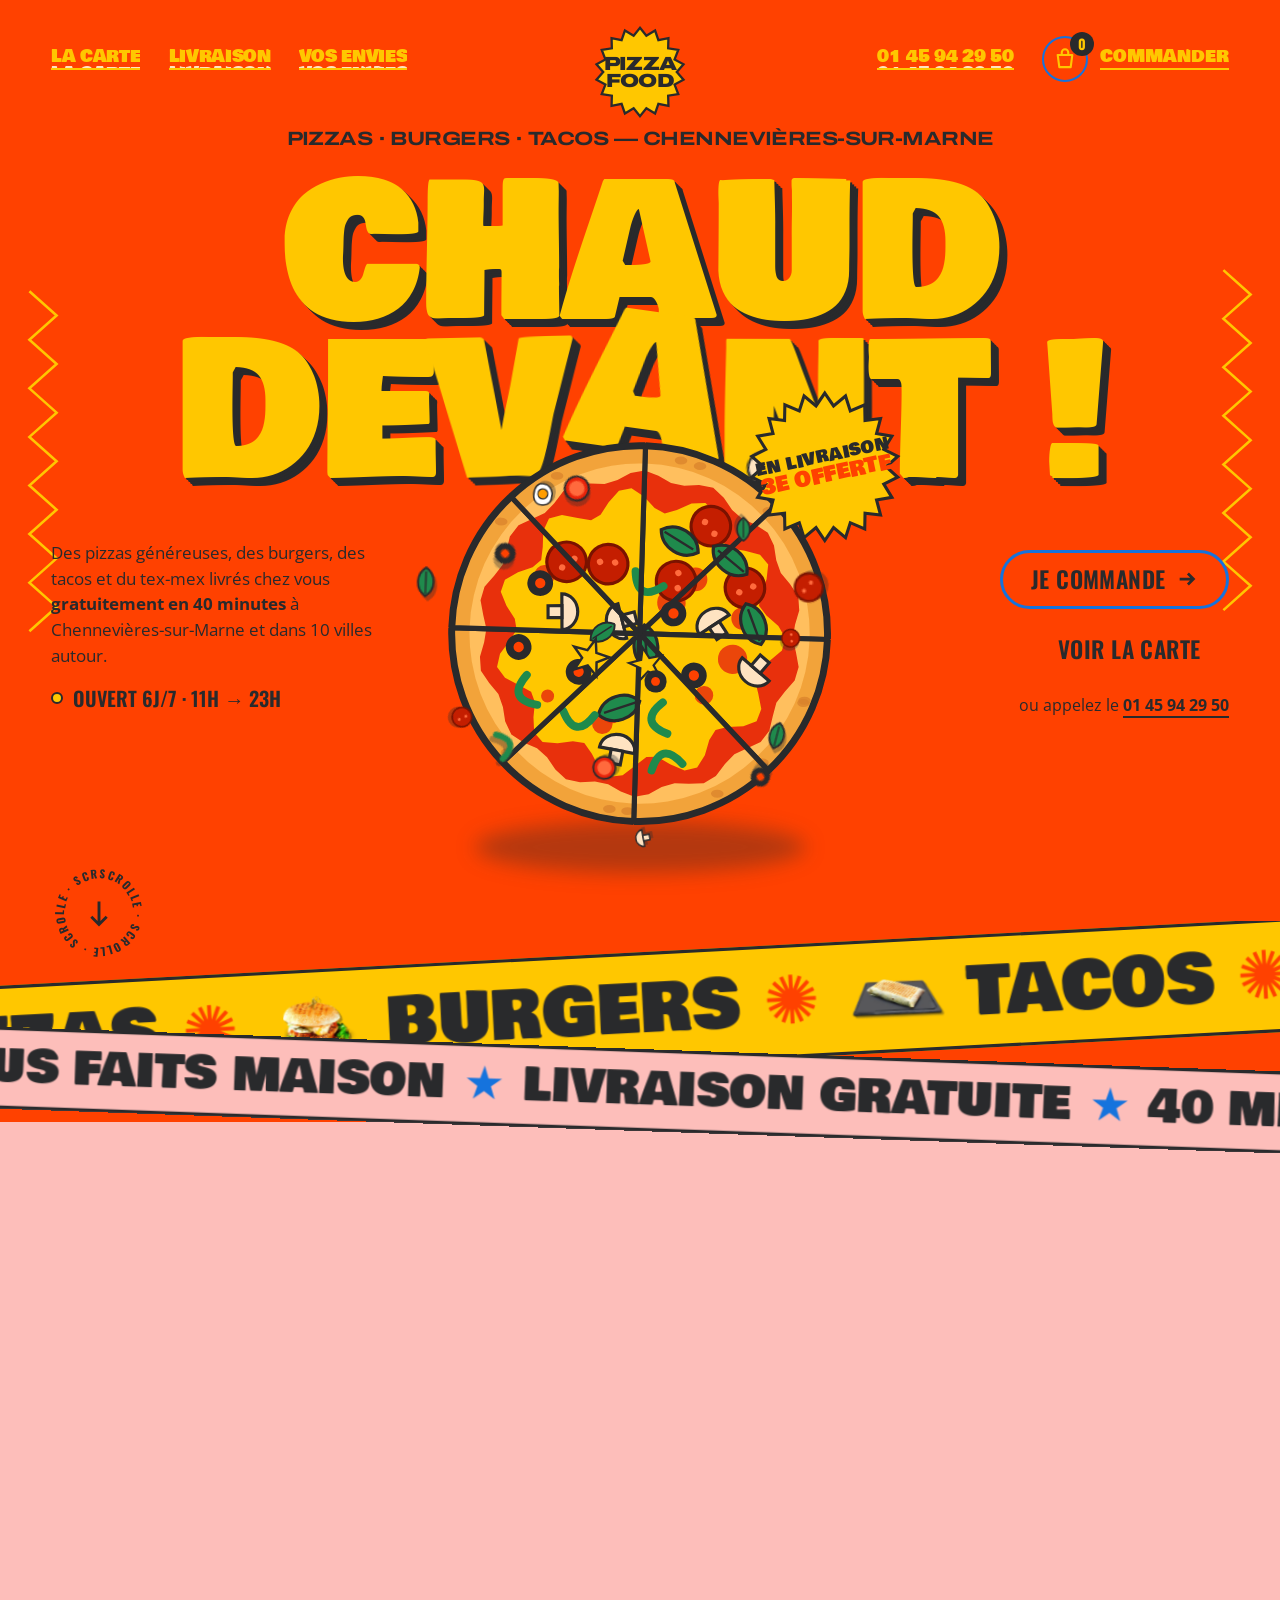
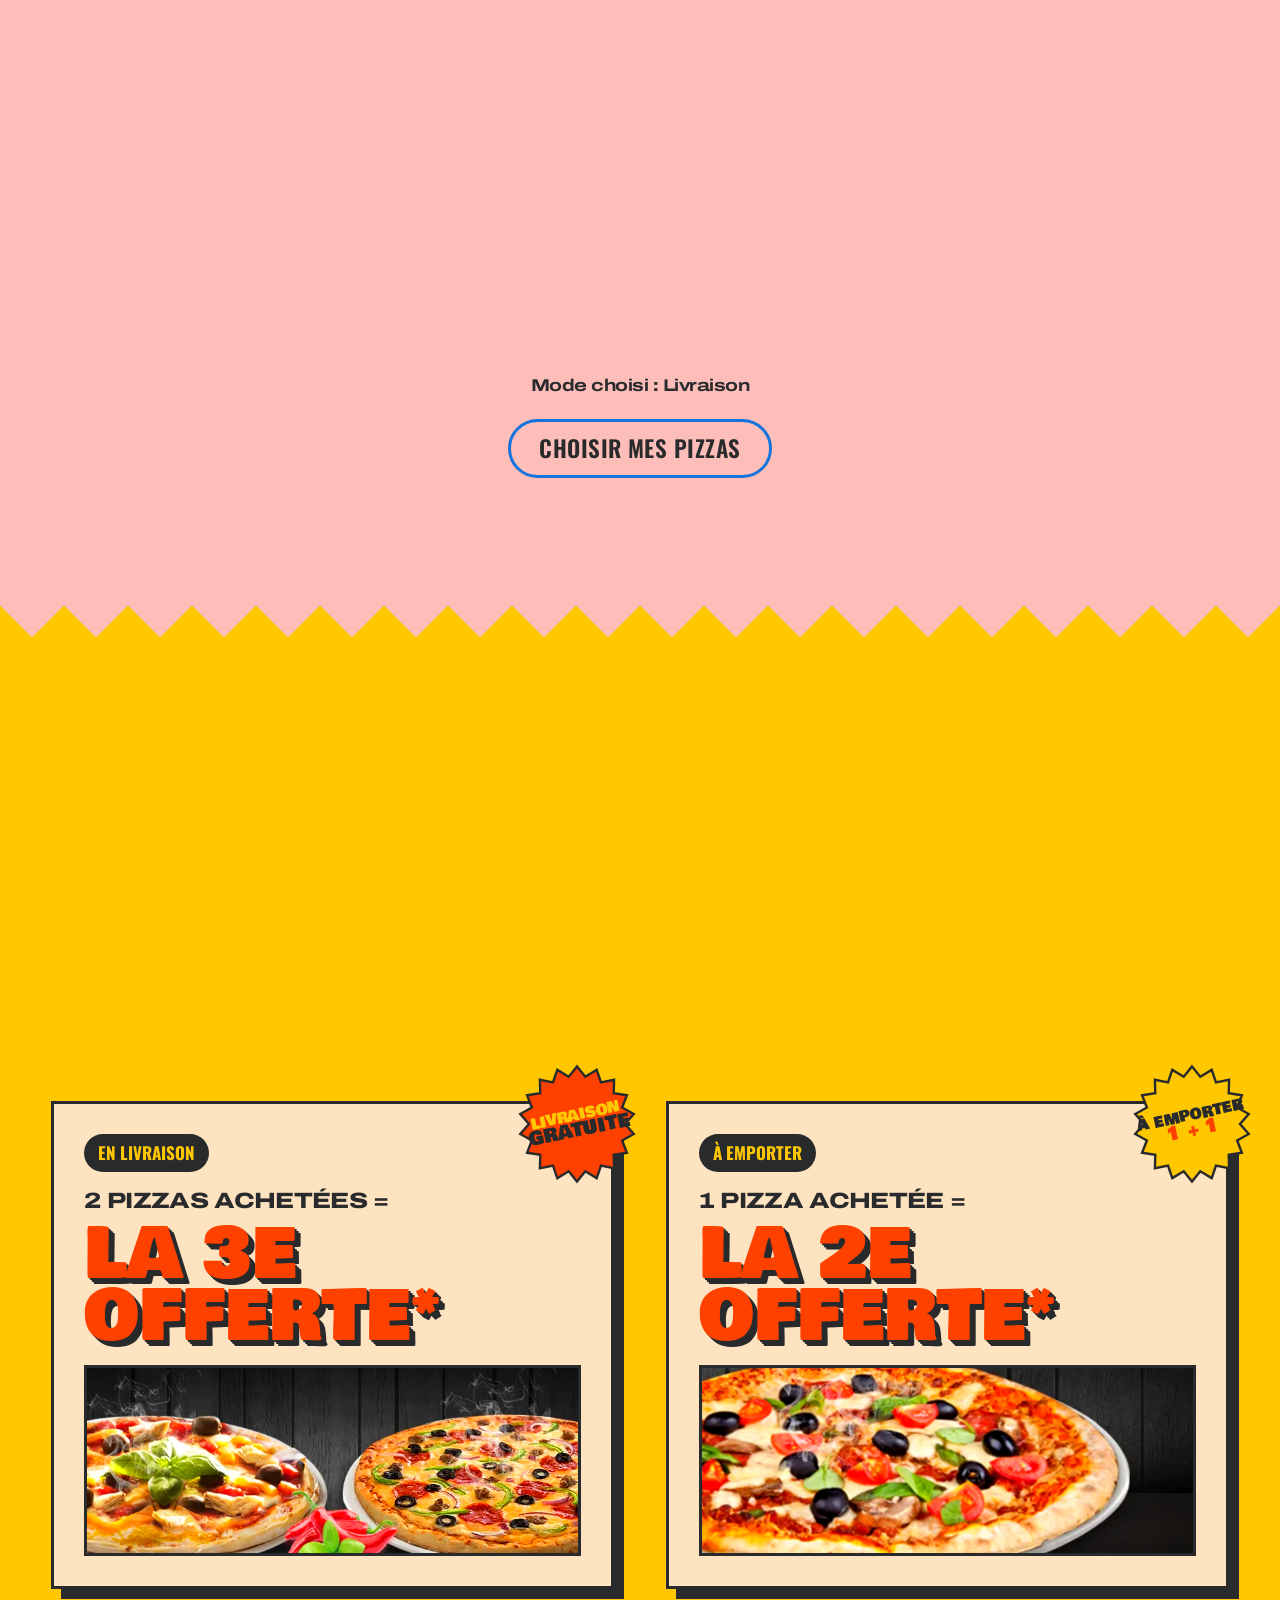
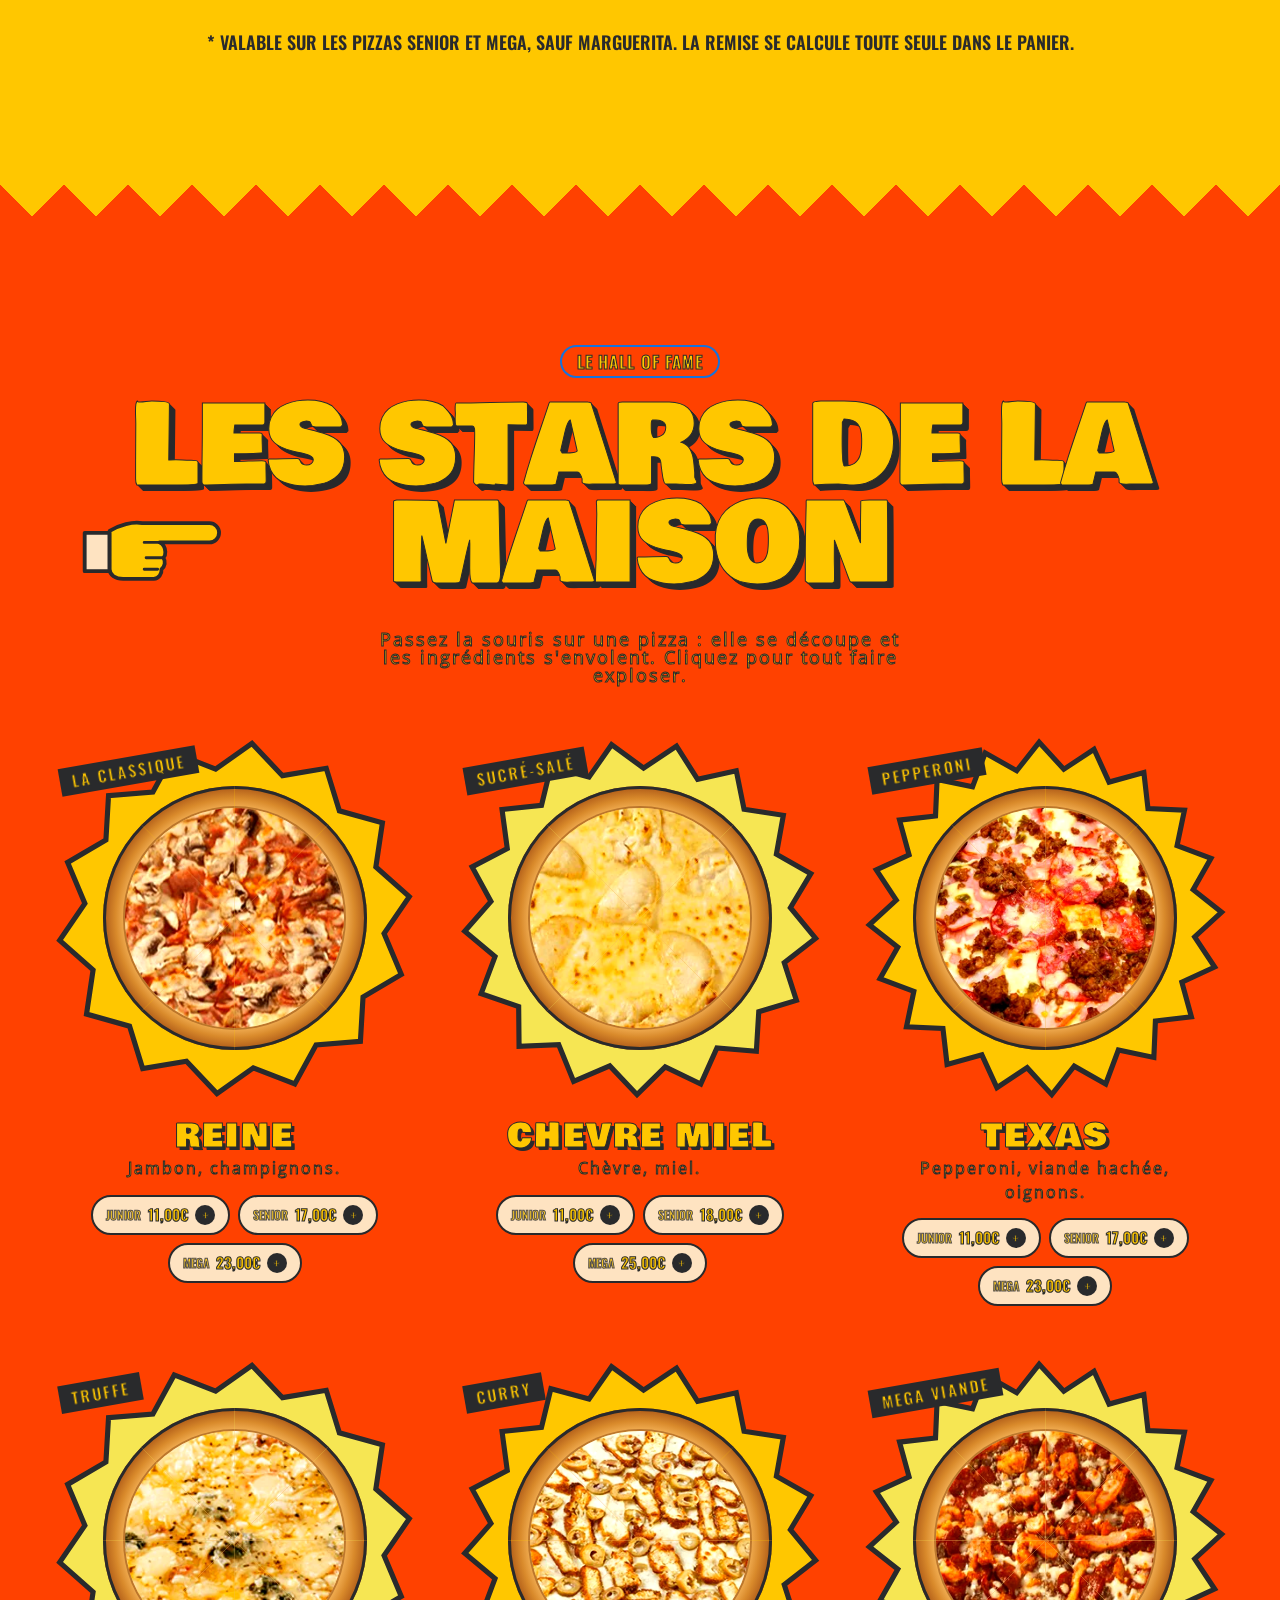
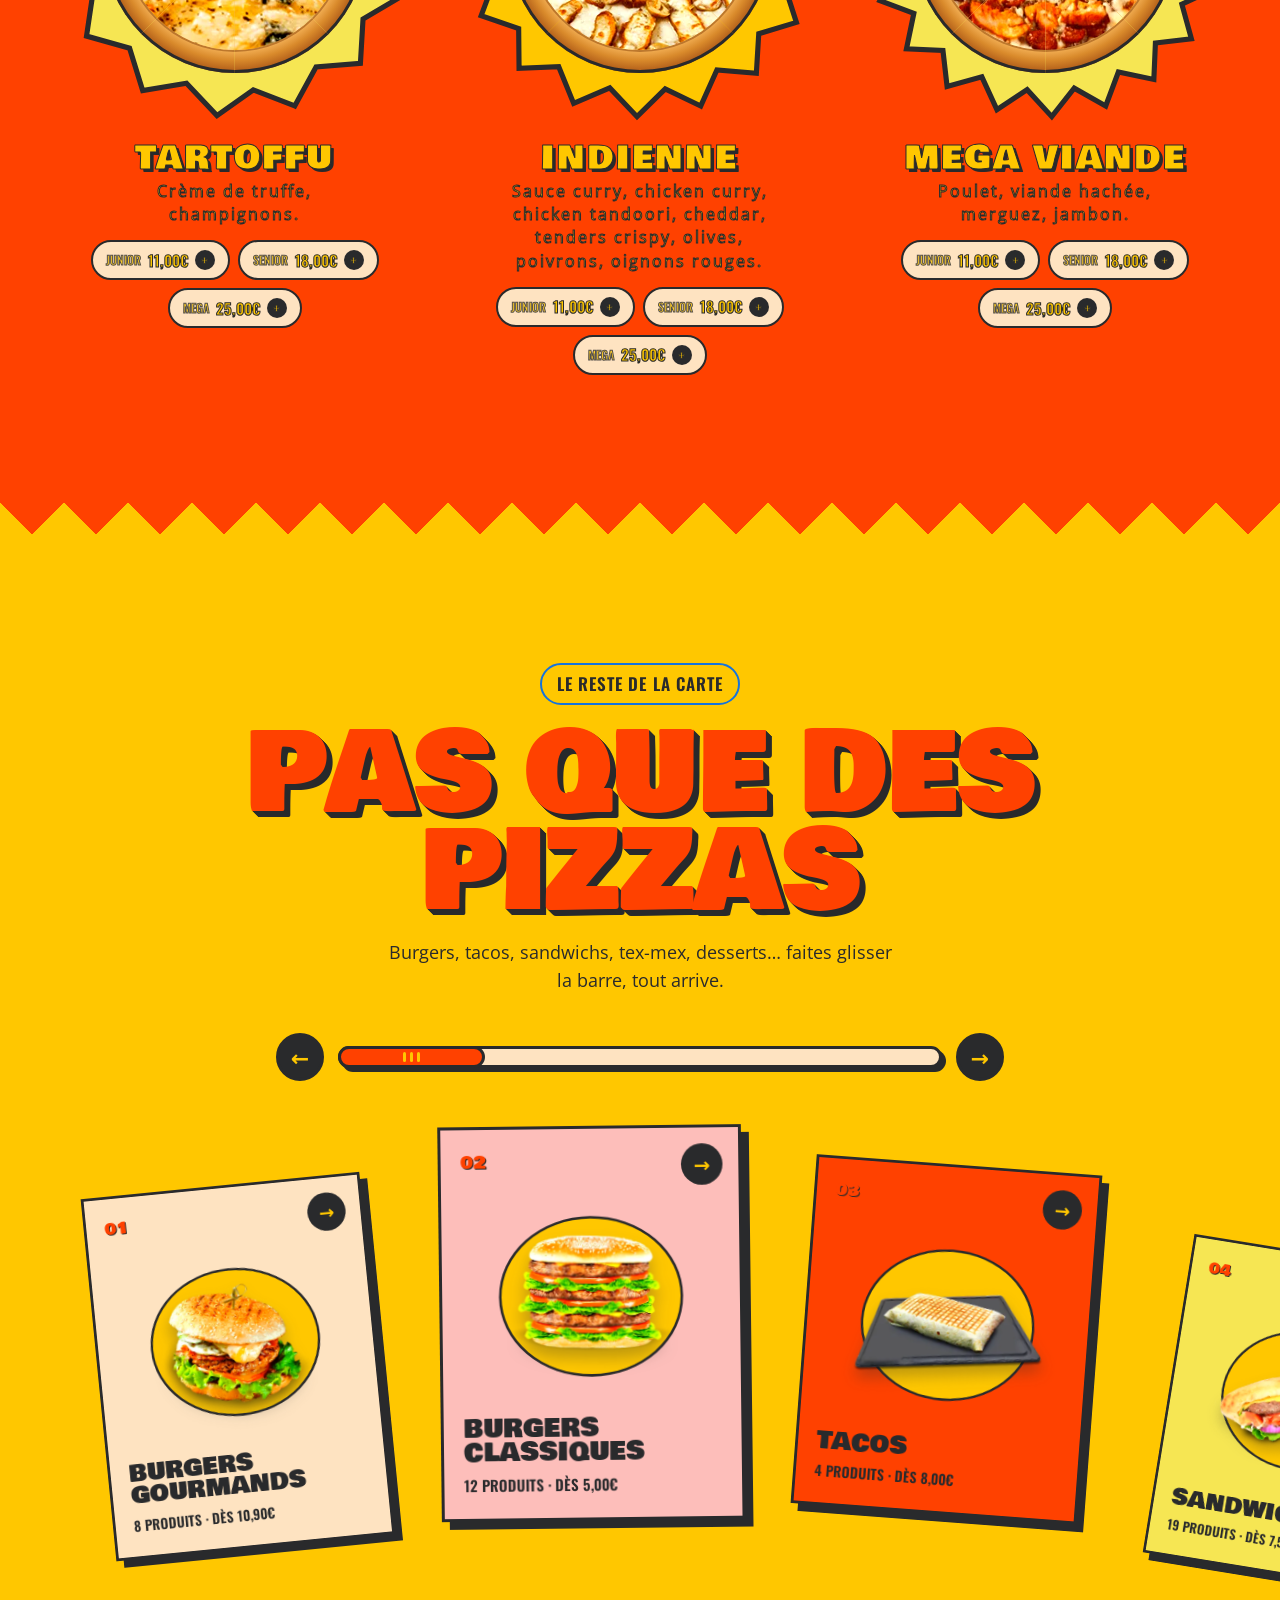
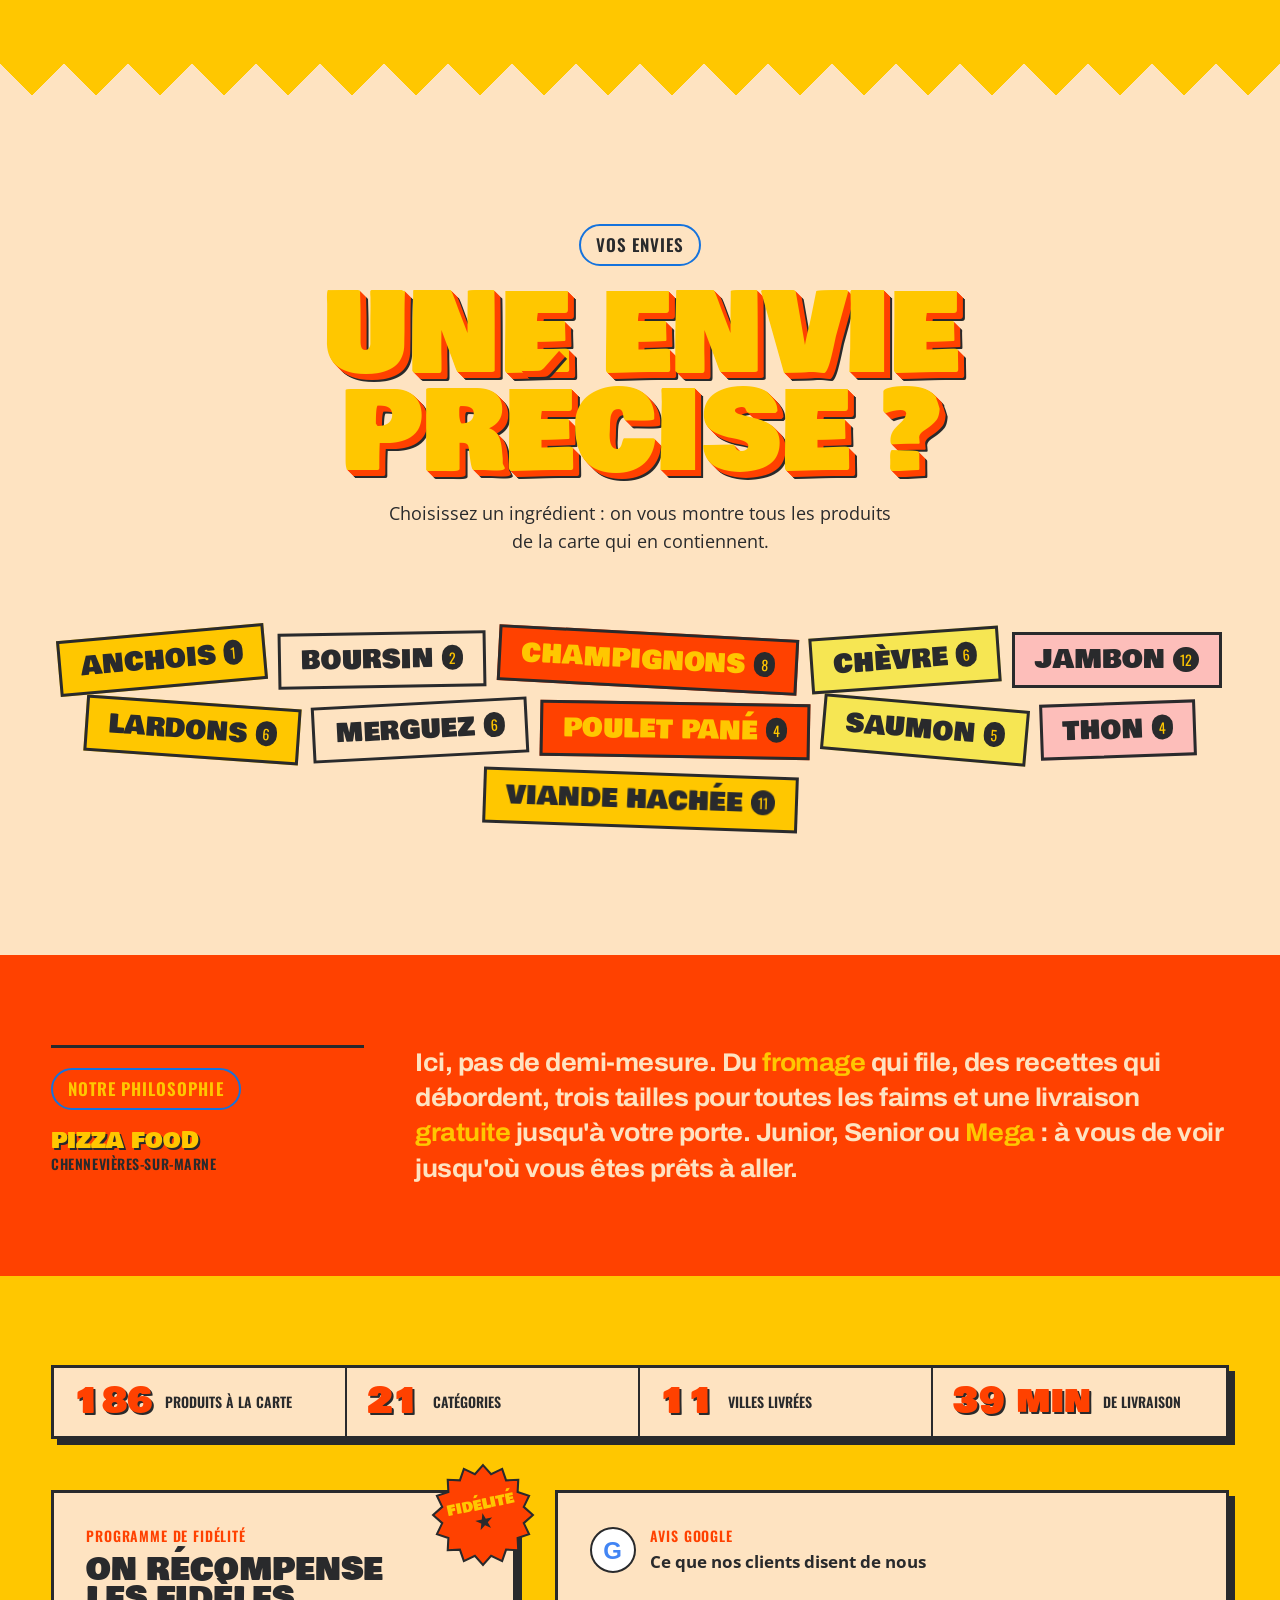
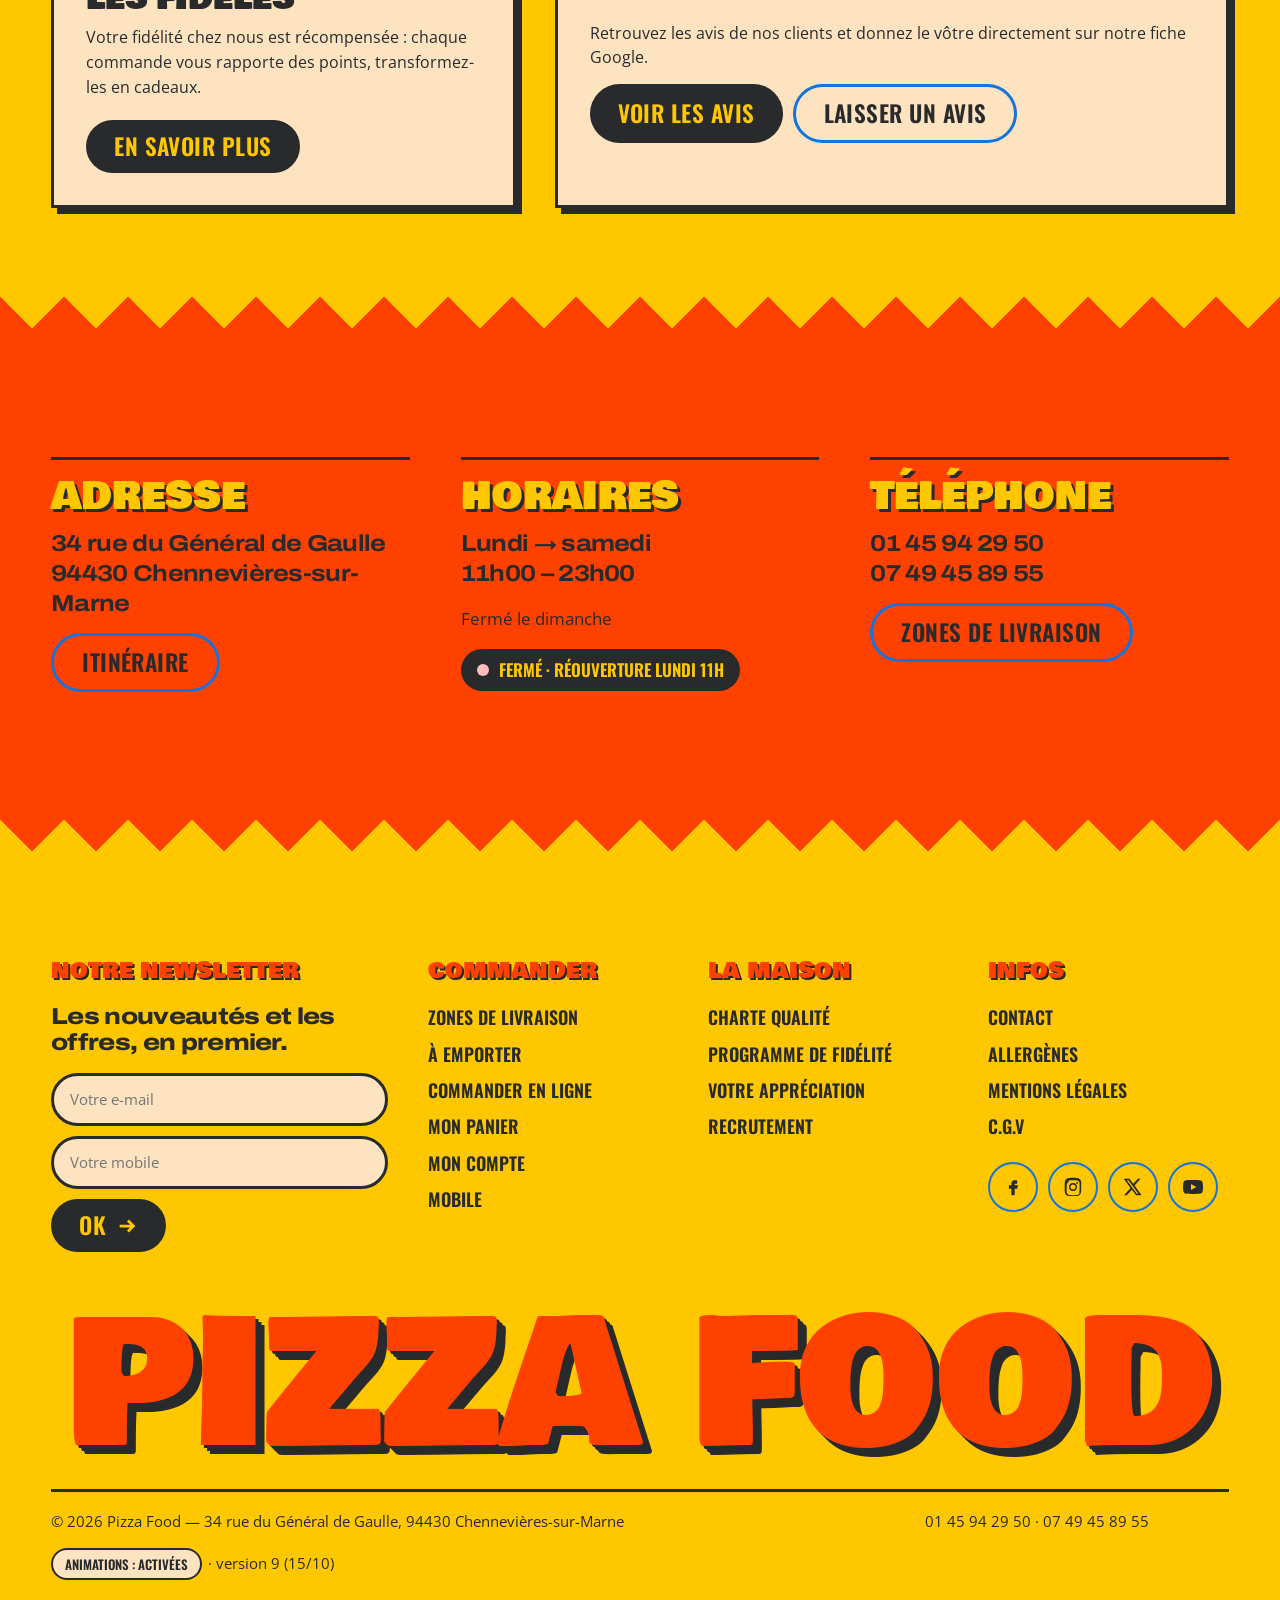
==== pizza-food/index.html @ 2c18f64a "Plateau dessiné en volume, adresses sur le compte, barre de catégories, moins d'effets - Plus d'ingr" ====
<!doctype html>
<html lang="fr">
<head>
  <meta charset="utf-8">
  <meta name="viewport" content="width=device-width, initial-scale=1">
  <title>Pizza Food — Pizzas, burgers & tacos à Chennevières-sur-Marne</title>
  <meta name="description" content="Pizza Food : pizzas, burgers, tacos, tex-mex. Livraison gratuite en 40 min dans 11 villes du Val-de-Marne. En livraison 2 pizzas achetées = la 3e offerte, à emporter 1 achetée = la 2e offerte. 01 45 94 29 50.">
  <meta name="theme-color" content="#ff4100">
  <link rel="preconnect" href="https://fonts.googleapis.com">
  <link rel="preconnect" href="https://fonts.gstatic.com" crossorigin>
  <link href="https://fonts.googleapis.com/css2?family=Archivo:wdth,wght@62..125,400..900&family=Bowlby+One+SC&family=Open+Sans:wght@400;600;700&family=Oswald:wght@500;600;700&display=swap" rel="stylesheet">
  <link rel="stylesheet" href="css/style.css?v=9">
  <noscript><style>.curtain{display:none}</style></noscript>
</head>
<body data-page="home">
  <div class="curtain" id="curtain" aria-hidden="true">
    <div class="curtain__pizza pz pz--svg" data-svgpizza="" data-interactive="off"></div>
    <p class="curtain__word">Chaud devant…</p>
    <p class="curtain__count"><span id="curtainCount">0</span>%</p>
  </div>

  <main>
    <!-- ============ HÉROS ============ -->
    <section class="hero band--orange" id="top">
      <svg class="zigzag zigzag--l" data-speed="-0.25" viewBox="0 0 40 400" aria-hidden="true"><polyline data-zigzag="40,400,14"/></svg>
      <svg class="zigzag zigzag--r" data-speed="0.2" viewBox="0 0 40 400" aria-hidden="true"><polyline data-zigzag="40,400,14"/></svg>

      <p class="hero__kicker" data-reveal="up">Pizzas · Burgers · Tacos — Chennevières-sur-Marne</p>
      <h1 class="hero__title" aria-label="Chaud devant !">
        <span class="hero__line" data-split>Chaud</span>
        <span class="hero__line" data-split>devant&nbsp;!</span>
      </h1>

      <div class="hero__stage">
        <div class="hero__text" data-reveal="left">
          <p>Des pizzas généreuses, des burgers, des tacos et du tex-mex livrés chez vous <strong>gratuitement en 40 minutes</strong> à Chennevières-sur-Marne et dans 10 villes autour.</p>
          <p class="hero__hours"><span class="dot"></span> Ouvert 6j/7 · 11h → 23h</p>
        </div>

        <div class="hero__pizza-wrap showcase" id="heroPizzaWrap">
          <div class="showcase__shadow" aria-hidden="true"></div>
          <div class="showcase__drop">
            <div class="showcase__tilt" id="heroTilt">
              <div class="pz pz--svg" data-svgpizza="" data-nosats="1" data-steady="1" data-label="Pizza qui tourne" data-cursor="Croque !"></div>
            </div>
          </div>
          <div class="showcase__ings" id="heroIngs" aria-hidden="true"></div>
          <div class="burst-badge hero__badge" data-burst="22" data-cursor="Offerte !"><span>En livraison<b>3e offerte</b></span></div>
        </div>

        <div class="hero__ctas" data-reveal="right">
          <a href="#commander" class="btn btn--pill magnetic" data-cursor="Go !"><span>Je commande</span>
            <svg viewBox="0 0 24 24" aria-hidden="true"><path d="M4 12h15M13 6l6 6-6 6"/></svg></a>
          <a href="carte.html" class="btn btn--ghost magnetic" data-cursor="Miam"><span>Voir la carte</span></a>
          <a href="tel:0145942950" class="hero__phone">ou appelez le <b>01 45 94 29 50</b></a>
        </div>
      </div>

      <a href="#commander" class="scroll-hint" aria-label="Défiler vers le bas">
        <svg viewBox="-50 -50 100 100" aria-hidden="true">
          <defs><path id="circlePath" d="M0,-36 a36,36 0 1,1 0,72 a36,36 0 1,1 0,-72"/></defs>
          <text><textPath href="#circlePath">SCROLLE · SCROLLE · SCROLLE · SCROLLE ·</textPath></text>
          <path d="M0-12V12M-8 4L0 12 8 4"/>
        </svg>
      </a>
    </section>

    <!-- ============ MARQUEES ============ -->
    <section class="marquees" aria-label="Nos spécialités">
      <div class="marquee marquee--yellow marquee--chips" data-marquee="1"><div class="marquee__track">
        <a href="carte.html#cat-pizzas_tomate" tabindex="-1"><img src="img/produits/p85.webp" alt="" class="is-pizza">Pizzas</a><i>✺</i>
        <a href="carte.html#cat-burgergourmands" tabindex="-1"><img src="img/produits/p343.webp" alt="">Burgers</a><i>✺</i>
        <a href="carte.html#cat-tacos" tabindex="-1"><img src="img/produits/p247.webp" alt="">Tacos</a><i>✺</i>
        <a href="carte.html#cat-paninis" tabindex="-1"><img src="img/produits/p329.webp" alt="">Paninis</a><i>✺</i>
        <a href="carte.html#cat-tex_mex" tabindex="-1"><img src="img/produits/p328.webp" alt="">Tex-Mex</a><i>✺</i>
        <a href="carte.html#cat-salades" tabindex="-1"><img src="img/produits/p322.webp" alt="">Salades</a><i>✺</i>
        <a href="carte.html#cat-desserts" tabindex="-1"><img src="img/produits/p196.webp" alt="">Desserts</a><i>✺</i>
      </div></div>
      <div class="marquee marquee--pink" data-marquee="-1"><div class="marquee__track">
        <span>Livraison gratuite</span><i>★</i><span>40 minutes</span><i>★</i><span>2 achetées = la 3e offerte</span><i>★</i><span>Junior · Senior · Mega</span><i>★</i><span>Tiramisus faits maison</span><i>★</i>
      </div></div>
    </section>

    <!-- ============ MODE DE COMMANDE ============ -->
    <section class="mode band band--pink" id="commander">
      <svg class="zigzag zigzag--h zigzag--o" data-speed="0.15" viewBox="0 0 400 40" aria-hidden="true"><polyline data-zigzag="400,40,16" data-h/></svg>
      <div class="section-head">
        <p class="eyebrow" data-reveal="up">Étape 1 — on commence par là</p>
        <h2 class="title-3d title-3d--orange">Comment tu la veux&nbsp;?</h2>
      </div>
      <div class="mode__grid" role="radiogroup" aria-label="Type de commande">
        <button class="mode__card" role="radio" aria-checked="true" data-mode="Livraison" data-reveal="pop" data-cursor="Vroum">
          <span class="mode__icon"><svg viewBox="0 0 120 90" aria-hidden="true"><g class="scooter"><path d="M30 62h48l10-22h14" class="ln"/><rect x="30" y="26" width="34" height="26" class="box"/><path d="M38 34h18M38 42h12" class="ln thin"/><path d="M96 40l-6-16h-10" class="ln"/><circle cx="28" cy="68" r="12" class="wheel"/><circle cx="94" cy="68" r="12" class="wheel"/></g><path d="M2 50h14M6 60h10M0 70h12" class="speed"/></svg></span>
          <span class="mode__label">En livraison</span>
          <span class="mode__sub">Gratuite · 40 min · min. 15 €</span>
          <span class="mode__offer">2 achetées = 3e offerte</span>
          <span class="mode__check" aria-hidden="true">✓</span>
        </button>
        <button class="mode__card" role="radio" aria-checked="false" data-mode="À emporter" data-reveal="pop" style="--d:100ms" data-cursor="Hop">
          <span class="mode__icon"><svg viewBox="0 0 120 90" aria-hidden="true"><g class="bag"><path d="M30 30h60l-6 56H36z" class="box"/><path d="M46 30v-8a14 14 0 0 1 28 0v8" class="ln"/><circle cx="60" cy="58" r="12" class="stamp"/><path d="M54 58l4 4 8-8" class="ln thin"/></g></svg></span>
          <span class="mode__label">À emporter</span>
          <span class="mode__sub">34 rue du Gal de Gaulle</span>
          <span class="mode__offer">1 achetée = 2e offerte</span>
          <span class="mode__check" aria-hidden="true">✓</span>
        </button>
        <button class="mode__card" role="radio" aria-checked="false" data-mode="Sur place" data-reveal="pop" style="--d:200ms" data-cursor="Assis !">
          <span class="mode__icon"><svg viewBox="0 0 120 90" aria-hidden="true"><g class="plate"><ellipse cx="60" cy="60" rx="46" ry="16" class="box"/><path d="M30 56L60 22 90 56" class="slice-ico"/><circle cx="54" cy="44" r="4" class="pep"/><circle cx="66" cy="48" r="4" class="pep"/></g><path d="M6 20v30M2 20v10M10 20v10M114 20c-8 6-8 20 0 22v18" class="ln thin"/></svg></span>
          <span class="mode__label">Sur place</span>
          <span class="mode__sub">Lun → sam · 11h-23h</span>
          <span class="mode__offer mode__offer--muted">Fermé le dimanche</span>
          <span class="mode__check" aria-hidden="true">✓</span>
        </button>
      </div>
      <p class="mode__status" aria-live="polite">Mode choisi : <b data-modelabel>Livraison</b></p>
      <a href="carte.html" class="btn btn--pill magnetic" data-cursor="Let's go">Choisir mes pizzas</a>
    </section>

    <div class="tent" style="--from: var(--pink); --to: var(--yellow)" aria-hidden="true"></div>

    <!-- ============ OFFRES ============ -->
    <section class="band band--yellow" id="offres">
      <div class="section-head">
        <p class="eyebrow" data-reveal="up">Les offres</p>
        <h2 class="title-3d">Une pizza offerte</h2>
      </div>
      <div class="offers">
        <article class="offer" data-reveal="left">
          <div class="burst-badge burst-badge--orange" data-burst="18"><span>Livraison<b>gratuite</b></span></div>
          <span class="offer__tag">En livraison</span>
          <p class="offer__big"><small>2 pizzas achetées =</small>la 3e offerte*</p>
          <div class="offer__img" data-sfx><img src="img/bandeaux/livraison.webp" alt="Deux pizzas sur fond de bois" loading="lazy"></div>
        </article>
        <article class="offer" data-reveal="right">
          <div class="burst-badge" data-burst="18"><span>À emporter<b>1 + 1</b></span></div>
          <span class="offer__tag">À emporter</span>
          <p class="offer__big"><small>1 pizza achetée =</small>la 2e offerte*</p>
          <div class="offer__img" data-sfx><img src="img/bandeaux/emporter.webp" alt="Une pizza sur fond de bois" loading="lazy"></div>
        </article>
      </div>
      <p class="offers__note">* Valable sur les pizzas Senior et Mega, sauf Marguerita. La remise se calcule toute seule dans le panier.</p>
    </section>

    <div class="tent" style="--from: var(--yellow); --to: var(--orange)" aria-hidden="true"></div>

    <!-- ============ STARS ============ -->
    <section class="stars band band--orange" id="stars" data-sfx>
      <div class="section-head">
        <p class="eyebrow eyebrow--yellow" data-reveal="up">Le hall of fame</p>
        <h2 class="title-3d">Les stars de la maison</h2>
        <div class="hand" data-reveal="left" aria-hidden="true"><svg viewBox="0 0 160 90"><path d="M8 30h26v40H8z" class="cuff"/><path d="M34 28c10-6 24-10 34-8h70a10 10 0 0 1 0 20H86c4 2 6 6 6 10a8 8 0 0 1-2 6 9 9 0 0 1-2 12 9 9 0 0 1-8 10H48c-8 0-14-4-14-10z" class="palm"/><path d="M86 40H70M88 56H72M84 68H70" class="lines"/></svg></div>
      </div>
      <p class="lede" style="text-align:center;margin:-40px auto 50px" data-reveal="up">Passez la souris sur une pizza : elle se découpe et les ingrédients s'envolent. Cliquez pour tout faire exploser.</p>
      <div class="stars__grid" id="starsGrid"></div>
    </section>

    <!-- ============ PAS QUE DES PIZZAS ============ -->
    <div class="tent" style="--from: var(--orange); --to: var(--yellow)" aria-hidden="true"></div>
    <section class="band band--yellow rail-sec" aria-label="Pas que des pizzas">
      <div class="section-head rail-sec__head" data-sfx>
        <p class="eyebrow" data-reveal="up">Le reste de la carte</p>
        <h2 class="title-3d">Pas que des pizzas</h2>
        <p class="lede" data-reveal="up">Burgers, tacos, sandwichs, tex-mex, desserts… faites glisser la barre, tout arrive.</p>
      </div>
      <div class="rail-ctrl">
        <button class="rail-ctrl__arrow" type="button" data-dir="-1" aria-label="Catégories précédentes">←</button>
        <div class="rail-ctrl__bar" id="railBar" role="slider" tabindex="0" aria-label="Faire défiler les catégories" aria-valuemin="0" aria-valuemax="100" aria-valuenow="0"><span class="rail-ctrl__thumb"><i></i><i></i><i></i></span></div>
        <button class="rail-ctrl__arrow" type="button" data-dir="1" aria-label="Catégories suivantes">→</button>
      </div>
      <div class="rail" id="rail"><div class="rail__track" id="railTrack"></div></div>
    </section>
    <div class="tent" style="--from: var(--yellow); --to: var(--cream)" aria-hidden="true"></div>

    <!-- ============ VOS ENVIES ============ -->
    <section class="band band--cream" id="envies">
      <div class="section-head">
        <p class="eyebrow" data-reveal="up">Vos envies</p>
        <h2 class="title-3d title-3d--orange">Une envie précise&nbsp;?</h2>
        <p class="lede" data-reveal="up">Choisissez un ingrédient : on vous montre tous les produits de la carte qui en contiennent.</p>
      </div>
      <div class="envies" data-envies-links></div>
    </section>

    <!-- ============ MANIFESTE ============ -->
    <section class="manifesto band band--orange">
      <div class="manifesto__inner">
        <div class="manifesto__side">
          <p class="eyebrow eyebrow--yellow">Notre philosophie</p>
          <p class="manifesto__sign">Pizza Food<br><span>Chennevières-sur-Marne</span></p>
        </div>
        <p class="manifesto__text" id="manifesto">Ici, pas de demi-mesure. Du fromage qui file, des recettes qui débordent, trois tailles pour toutes les faims et une livraison gratuite jusqu'à votre porte. Junior, Senior ou Mega&nbsp;: à vous de voir jusqu'où vous êtes prêts à aller.</p>
      </div>
    </section>

    <!-- ============ CHIFFRES + FIDÉLITÉ + AVIS ============ -->
    <section class="band band--yellow trust">
      <div class="stats-bar" data-reveal="up">
        <div class="stat"><span class="stat__val" data-count="190">0</span><span class="stat__label">produits à la carte</span></div>
        <div class="stat"><span class="stat__val" data-count="21">0</span><span class="stat__label">catégories</span></div>
        <div class="stat"><span class="stat__val" data-count="11">0</span><span class="stat__label">villes livrées</span></div>
        <div class="stat"><span class="stat__val"><span data-count="40">0</span> min</span><span class="stat__label">de livraison</span></div>
      </div>
      <div class="trust__grid">
        <article class="panel loyalty" data-reveal="left">
          <div class="burst-badge burst-badge--orange loyalty__badge" data-burst="16" data-cursor="Merci !"><span>Fidélité<b>★</b></span></div>
          <p class="panel__kicker">Programme de fidélité</p>
          <h2 class="panel__title">On récompense les fidèles</h2>
          <p>Votre fidélité chez nous est récompensée : chaque commande vous rapporte des points, transformez-les en cadeaux.</p>
          <button class="btn btn--dark" type="button" data-modal="fidelite" data-cursor="Points">En savoir plus</button>
        </article>
        <article class="panel reviews" id="reviews" data-reveal="right" aria-live="polite">
          <div class="reviews__head">
            <span class="reviews__g" aria-hidden="true">G</span>
            <div>
              <p class="panel__kicker">Avis Google</p>
              <p class="reviews__summary" id="reviewsSummary">Ce que nos clients disent de nous</p>
            </div>
          </div>
          <div class="reviews__body" id="reviewsBody"></div>
        </article>
      </div>
    </section>

    <div class="tent" style="--from: var(--yellow); --to: var(--orange)" aria-hidden="true"></div>

    <!-- ============ INFOS ============ -->
    <section class="band band--orange" id="infos">
      <div class="infos__grid">
        <div class="infos__col" data-reveal="up">
          <h3 class="infos__title">Adresse</h3>
          <p class="infos__big">34 rue du Général de Gaulle<br>94430 Chennevières-sur-Marne</p>
          <a class="btn btn--pill" href="https://www.google.com/maps/search/?api=1&amp;query=34+Rue+du+General+de+Gaulle+94430+Chennevieres-sur-Marne" target="_blank" rel="noopener" data-cursor="Go">Itinéraire</a>
        </div>
        <div class="infos__col" data-reveal="up" style="--d:100ms">
          <h3 class="infos__title">Horaires</h3>
          <p class="infos__big">Lundi → samedi<br>11h00 – 23h00</p>
          <p>Fermé le dimanche</p>
          <p class="open-badge" data-open></p>
        </div>
        <div class="infos__col" data-reveal="up" style="--d:200ms">
          <h3 class="infos__title">Téléphone</h3>
          <p class="infos__big"><a href="tel:0145942950" data-cursor="Allô ?">01 45 94 29 50</a><br><a href="tel:0749458955" data-cursor="Allô ?">07 49 45 89 55</a></p>
          <a class="btn btn--pill" href="livraison.html" data-cursor="Zones">Zones de livraison</a>
        </div>
      </div>
    </section>
  </main>

  <script>window.PF_VERSION = "9 (15/10)";</script>
  <script src="js/config.js?v=9"></script>
  <script src="js/data.js?v=9"></script>
  <script src="js/options.js?v=9"></script>
  <script src="js/pizza.js?v=9"></script>
  <script src="js/shop.js?v=9"></script>
  <script src="js/main.js?v=9"></script>
</body>
</html>
---- pizza-food/css/style.css ----
/* =========================================================
   PIZZA FOOD — "Neon circus tent on a Naples sidewalk"
   Orange colère, jaune soleil, rose blush, typo en blocs
   massifs (Bowlby One SC), étoiles, zigzags, ombres 3D.
   ========================================================= */

:root {
  --orange: #ff4100;
  --yellow: #ffc700;
  --blue: #1573dd;
  --charcoal: #292a2c;
  --black: #000;
  --pink: #fdbeba;
  --cream: #fee3c1;
  --lemon: #f6e653;
  --basil: #1f8a4c;

  --display: 'Bowlby One SC', 'Tungsten', Impact, sans-serif;
  --extended: 'Archivo', 'Helvetica Neue', Arial, sans-serif;
  --body: 'Open Sans', ui-sans-serif, system-ui, -apple-system, 'Segoe UI', Roboto, sans-serif;
  --cta: 'Oswald', 'Bebas Neue', Impact, sans-serif;

  --gutter: clamp(16px, 4vw, 60px);
  --section: clamp(70px, 10vw, 150px);
  --border: 3px solid var(--charcoal);
  --ease-pop: cubic-bezier(.2, 1.6, .4, 1);
  --ease-out: cubic-bezier(.16, 1, .3, 1);
  --nav-h: 84px;
}

*, *::before, *::after { box-sizing: border-box; }
html { -webkit-text-size-adjust: 100%; scroll-padding-top: calc(var(--nav-h) + 70px); }
body {
  margin: 0;
  background: var(--orange);
  color: var(--charcoal);
  font-family: var(--body);
  font-size: 17px;
  line-height: 1.55;
  overflow-x: hidden;
  -webkit-font-smoothing: antialiased;
}
@supports (overflow: clip) { body { overflow-x: clip; } }
body.is-locked { overflow: hidden; }
img, svg { display: block; max-width: 100%; }
a { color: inherit; }
button, input, textarea, select { font: inherit; color: inherit; }
button { cursor: pointer; }
:focus-visible { outline: 3px solid var(--blue); outline-offset: 4px; }
::selection { background: var(--yellow); color: var(--charcoal); }
[hidden] { display: none !important; }
.sr-only { position: absolute; width: 1px; height: 1px; overflow: hidden; clip: rect(0 0 0 0); white-space: nowrap; }

/* ---------- Bandes ---------- */
.band { position: relative; padding: var(--section) var(--gutter); overflow-x: clip; }
.band--orange { background: var(--orange); }
.band--pink { background: var(--pink); }
.band--yellow { background: var(--yellow); }
.band--cream { background: var(--cream); }
.band--lemon { background: var(--lemon); }

.tent { position: relative; z-index: 2; height: 32px; background: var(--to); }
.tent::before { content: ''; position: absolute; inset: 0; background: var(--from); -webkit-mask: conic-gradient(from -45deg at bottom, #0000, #000 1deg 89deg, #0000 90deg) 0 0 / 64px 100%; mask: conic-gradient(from -45deg at bottom, #0000, #000 1deg 89deg, #0000 90deg) 0 0 / 64px 100%; animation: tent 6s linear infinite; }
@keyframes tent { to { -webkit-mask-position: 64px 0; mask-position: 64px 0; } }

/* ---------- Titres ---------- */
.section-head { position: relative; text-align: center; margin-bottom: clamp(40px, 6vw, 80px); }
.eyebrow { display: inline-block; margin: 0 0 20px; padding: 6px 15px; border: 2px solid var(--blue); border-radius: 999px; font-family: var(--cta); font-weight: 600; font-size: 17px; letter-spacing: .06em; text-transform: uppercase; }
.eyebrow--yellow { color: var(--yellow); }
.title-3d {
  margin: 0;
  font-family: var(--display);
  font-weight: 400;
  font-size: clamp(40px, 8.6vw, 140px);
  line-height: .89;
  letter-spacing: -0.009em;
  text-transform: uppercase;
  color: var(--yellow);
  text-shadow: 1px 1px 0 var(--charcoal), 2px 2px 0 var(--charcoal), 3px 3px 0 var(--charcoal), 4px 4px 0 var(--charcoal), 5px 5px 0 var(--charcoal), 6px 6px 0 var(--charcoal);
}
.title-3d--orange { text-shadow: 1px 1px 0 var(--orange), 2px 2px 0 var(--orange), 3px 3px 0 var(--orange), 4px 4px 0 var(--orange), 5px 5px 0 var(--orange), 6px 6px 0 var(--orange), 7px 7px 0 var(--charcoal), 8px 8px 0 var(--charcoal); }
.band--yellow .title-3d, .band--lemon .title-3d { color: var(--orange); text-shadow: 1px 1px 0 var(--charcoal), 2px 2px 0 var(--charcoal), 3px 3px 0 var(--charcoal), 4px 4px 0 var(--charcoal), 5px 5px 0 var(--charcoal), 6px 6px 0 var(--charcoal); }
.title-3d--md { font-size: clamp(36px, 6vw, 96px); }
.title-3d--sm { font-size: clamp(30px, 4.4vw, 66px); }
.lede { max-width: 52ch; margin: 18px auto 0; font-size: clamp(16px, 1.4vw, 20px); }

.split .word { display: inline-block; white-space: nowrap; }
.split .char { display: inline-block; opacity: 0; transition: transform .35s var(--ease-pop), color .2s; }
.split.is-in .char { animation: char-in .9s var(--ease-pop) both; animation-delay: calc(var(--i) * 30ms + var(--d, 0ms)); }
@keyframes char-in { from { opacity: 0; translate: 0 -.7em; rotate: -16deg; scale: .4; } to { opacity: 1; translate: 0 0; rotate: 0deg; scale: 1; } }
.split .char:hover { transform: translateY(-.14em) rotate(-8deg) scale(1.1); color: var(--cream); }
.band--yellow .split .char:hover, .band--lemon .split .char:hover { color: var(--pink); }

/* Apparitions (propriétés individuelles pour ne pas écraser les transform de survol) */
.js [data-reveal] { opacity: 0; transition: opacity .9s var(--ease-out), translate 1s var(--ease-out), rotate 1s var(--ease-out), scale 1s var(--ease-pop), transform .45s var(--ease-pop), box-shadow .45s var(--ease-pop), background .25s; transition-delay: var(--d, 0ms), var(--d, 0ms), var(--d, 0ms), var(--d, 0ms), 0s, 0s, 0s; }
.js [data-reveal="up"] { translate: 0 60px; }
.js [data-reveal="left"] { translate: -80px 0; rotate: -4deg; }
.js [data-reveal="right"] { translate: 80px 0; rotate: 4deg; }
.js [data-reveal="pop"] { scale: .5; rotate: -10deg; }
.js [data-reveal].is-in { opacity: 1; translate: none; rotate: none; scale: none; }

/* ---------- Boutons ---------- */
.btn { position: relative; display: inline-flex; align-items: center; justify-content: center; gap: 10px; padding: 15px 28px; border: 0; background: none; font-family: var(--cta); font-weight: 600; font-size: clamp(18px, 1.8vw, 24px); line-height: 1; letter-spacing: .02em; text-transform: uppercase; text-decoration: none; color: var(--charcoal); isolation: isolate; }
.btn svg { width: 22px; height: 22px; fill: none; stroke: currentColor; stroke-width: 3; transition: transform .35s var(--ease-pop); }
.btn:hover svg { transform: translateX(6px); }
.btn--pill { border: 3px solid var(--blue); border-radius: 999px; overflow: hidden; transition: transform .3s var(--ease-pop), box-shadow .3s var(--ease-pop); }
.btn--pill::before { content: ''; position: absolute; inset: -2px; z-index: -1; background: var(--yellow); border-radius: inherit; transform: translateY(101%); transition: transform .45s var(--ease-out); }
.btn--pill:hover::before { transform: none; }
.btn--pill:hover { box-shadow: 6px 6px 0 var(--charcoal); }
.btn--pill:active { box-shadow: 2px 2px 0 var(--charcoal); }
.btn--dark { background: var(--charcoal); color: var(--yellow); border-radius: 999px; transition: transform .3s var(--ease-pop), box-shadow .3s var(--ease-pop), background .2s, color .2s; }
.btn--dark:hover { background: var(--yellow); color: var(--charcoal); box-shadow: 6px 6px 0 var(--charcoal); transform: translate(-2px, -2px) rotate(-1deg); }
.btn--dark:disabled { opacity: .45; pointer-events: none; }
.btn--ghost span { background: linear-gradient(currentColor, currentColor) 0 100% / 0 3px no-repeat; transition: background-size .4s var(--ease-out); padding-bottom: 3px; }
.btn--ghost:hover span { background-size: 100% 3px; }
.btn--full { width: 100%; }

/* ---------- Étoiles & zigzags ---------- */
.burst-badge { position: relative; display: grid; place-items: center; aspect-ratio: 1; text-align: center; }
.burst-badge > svg { position: absolute; inset: 0; width: 100%; height: 100%; fill: var(--yellow); stroke: var(--charcoal); stroke-width: 2; animation: spin 18s linear infinite; }
.burst-badge > span { position: relative; font-family: var(--display); font-size: var(--fs, 16px); line-height: .95; text-transform: uppercase; color: var(--charcoal); rotate: -12deg; transition: rotate .4s var(--ease-pop), scale .4s var(--ease-pop); }
.burst-badge b { display: block; font-weight: 400; font-size: 1.25em; color: var(--orange); }
.burst-badge:hover > span { rotate: 8deg; scale: 1.12; }
.burst-badge:hover > svg { animation-duration: 2s; }
.burst-badge--orange > svg { fill: var(--orange); }
.burst-badge--orange > span { color: var(--yellow); }
.burst-badge--orange b { color: var(--charcoal); }
@keyframes spin { to { transform: rotate(360deg); } }

.zigzag { position: absolute; pointer-events: none; }
.zigzag polyline { fill: none; stroke: var(--yellow); stroke-width: 3; stroke-dasharray: var(--len, 2000); stroke-dashoffset: var(--len, 2000); transition: stroke-dashoffset 2.2s var(--ease-out); }
.zigzag.is-in polyline { stroke-dashoffset: 0; }
.zigzag--l { left: 2vw; top: 18%; width: 34px; height: 60%; }
.zigzag--r { right: 2vw; top: 12%; width: 34px; height: 64%; }
.zigzag--h { left: 50%; top: 36px; width: min(420px, 70vw); height: 34px; transform: translateX(-50%); }
.zigzag--o polyline { stroke: var(--orange); }

/* ---------- Curseur, progression, particules ---------- */
.cursor { position: fixed; top: 0; left: 0; z-index: 1000; will-change: transform; width: 22px; height: 22px; margin: -11px 0 0 -11px; border-radius: 50%; background: var(--yellow); border: 2px solid var(--charcoal); pointer-events: none; display: none; place-items: center; transition: width .35s var(--ease-pop), height .35s var(--ease-pop), margin .35s var(--ease-pop), background .2s; }
.has-cursor .cursor { display: grid; }
.cursor span { display: none; }
.cursor.is-hover { width: 30px; height: 30px; margin: -15px 0 0 -15px; }
.cursor.is-down { scale: .8; }
@media (hover: hover) and (pointer: fine) { .has-cursor, .has-cursor * { cursor: none !important; } }
.progress { position: fixed; top: 0; left: 0; right: 0; z-index: 120; height: 6px; pointer-events: none; }
.progress i { display: block; height: 100%; background: var(--yellow); border-bottom: 2px solid var(--charcoal); transform-origin: 0 50%; transform: scaleX(0); }
.fx { position: fixed; inset: 0; z-index: 950; pointer-events: none; }

/* ---------- Chargement / transition de page ---------- */
.curtain { position: fixed; inset: 0; z-index: 2000; display: grid; place-content: center; justify-items: center; gap: 12px; background: var(--orange); pointer-events: none; clip-path: inset(0 0 0 0); transition: clip-path 1s cubic-bezier(.77, 0, .18, 1); }
.curtain.is-up { clip-path: inset(0 0 100% 0); }
.curtain.is-quick { transition-duration: .6s; }
.curtain__pizza { width: 170px; animation: spin 1.6s linear infinite; }
.curtain.is-quick .curtain__pizza, .curtain.is-quick .curtain__count { display: none; }
.curtain__word { margin: 0; font-family: var(--display); font-size: clamp(40px, 8vw, 90px); line-height: .9; text-transform: uppercase; color: var(--yellow); text-shadow: 5px 5px 0 var(--charcoal); }
.curtain__count { margin: 0; font-family: var(--cta); font-weight: 700; font-size: 24px; }

/* ---------- Navigation ---------- */
.nav { position: fixed; inset: 0 0 auto; z-index: 100; height: var(--nav-h); display: grid; grid-template-columns: minmax(0, 1fr) auto minmax(0, 1fr); align-items: center; padding: 0 var(--gutter); border-bottom: 3px solid transparent; transition: transform .5s var(--ease-out), background .3s, border-color .3s; }
.nav.is-scrolled { background: var(--orange); border-bottom-color: var(--charcoal); }
.nav.is-hidden { transform: translateY(calc(-100% - 70px)); }
.nav__side { display: flex; align-items: center; gap: clamp(14px, 2.2vw, 32px); }
.nav__right { justify-content: flex-end; }
.nav__links { display: flex; gap: clamp(14px, 2.2vw, 32px); }
.nav__link { display: inline-block; overflow: hidden; padding-bottom: 3px; border-bottom: 2px solid currentColor; font-family: var(--display); font-size: 17px; letter-spacing: -0.02em; line-height: 1; text-transform: uppercase; text-decoration: none; color: var(--yellow); }
.nav__link span { position: relative; display: inline-block; transition: transform .45s var(--ease-out); }
.nav__link span::after { content: attr(data-text); position: absolute; left: 0; top: 100%; color: var(--cream); }
.nav__link:hover span { transform: translateY(-100%); }
.nav__link[aria-current="page"] { color: var(--cream); }
.logo { position: relative; display: grid; place-items: center; width: 92px; height: 92px; margin-top: 26px; text-decoration: none; }
.logo > svg { position: absolute; inset: 0; width: 100%; height: 100%; fill: var(--yellow); stroke: var(--charcoal); stroke-width: 2.5; animation: spin 24s linear infinite; transition: transform .5s var(--ease-pop); }
.logo:hover > svg { transform: scale(1.15); animation-duration: 3s; }
.logo__text { position: relative; display: grid; text-align: center; font-family: var(--extended); font-stretch: 125%; font-weight: 900; font-size: 19px; line-height: .9; letter-spacing: -0.05em; text-transform: uppercase; transition: transform .4s var(--ease-pop); }
.logo:hover .logo__text { transform: rotate(-8deg) scale(1.08); }
.nav__cart { display: inline-flex; align-items: center; gap: 12px; padding: 0; border: 0; background: none; }
.nav__cart-ring { position: relative; display: grid; place-items: center; width: 46px; height: 46px; border: 2px solid var(--blue); border-radius: 50%; transition: transform .4s var(--ease-pop), background .2s; }
.nav__cart-ring svg { width: 26px; height: 26px; fill: none; stroke: var(--yellow); stroke-width: 2.6; stroke-linejoin: round; }
.nav__cart:hover .nav__cart-ring { transform: rotate(-12deg) scale(1.1); background: var(--charcoal); }
.nav__cart-count { position: absolute; top: -6px; right: -8px; min-width: 24px; height: 24px; padding: 0 6px; display: grid; place-items: center; border-radius: 999px; background: var(--charcoal); color: var(--yellow); font-family: var(--cta); font-weight: 700; font-size: 14px; line-height: 1; }
.nav__cart.is-bump .nav__cart-ring { animation: bump .6s var(--ease-pop); }
@keyframes bump { 30% { transform: scale(1.35) rotate(12deg); } }
.nav__cart-label { font-family: var(--display); font-size: 17px; text-transform: uppercase; color: var(--yellow); border-bottom: 2px solid currentColor; line-height: 1; padding-bottom: 3px; }
.nav__burger { display: none; width: 46px; height: 46px; padding: 11px 9px; border: 2px solid var(--blue); border-radius: 50%; background: none; flex-direction: column; justify-content: space-between; }
.nav__burger span { display: block; height: 3px; background: var(--yellow); transition: transform .35s var(--ease-pop), opacity .2s; }
.nav__burger[aria-expanded="true"] span:nth-child(1) { transform: translateY(8px) rotate(45deg); }
.nav__burger[aria-expanded="true"] span:nth-child(2) { opacity: 0; }
.nav__burger[aria-expanded="true"] span:nth-child(3) { transform: translateY(-8px) rotate(-45deg); }
.mobile-menu { position: fixed; inset: 0; z-index: 90; display: grid; align-content: center; justify-items: center; gap: 30px; background: var(--yellow); clip-path: circle(0 at 40px 40px); visibility: hidden; transition: clip-path .7s cubic-bezier(.77, 0, .18, 1), visibility .7s; }
.mobile-menu.is-open { clip-path: circle(150% at 40px 40px); visibility: visible; }
.mobile-menu nav { display: grid; gap: 4px; text-align: center; }
.mobile-menu nav a { font-family: var(--display); font-size: clamp(40px, 12vw, 80px); line-height: 1; text-transform: uppercase; text-decoration: none; color: var(--orange); text-shadow: 4px 4px 0 var(--charcoal); opacity: 0; transform: translateY(30px) rotate(-4deg); transition: opacity .4s, transform .6s var(--ease-pop); }
.mobile-menu.is-open nav a { opacity: 1; transform: none; }
.mobile-menu.is-open nav a:nth-child(2) { transition-delay: .06s; }
.mobile-menu.is-open nav a:nth-child(3) { transition-delay: .12s; }
.mobile-menu.is-open nav a:nth-child(4) { transition-delay: .18s; }
.mobile-menu__tel { font-family: var(--cta); font-weight: 700; font-size: 26px; text-decoration: none; border: 3px solid var(--blue); border-radius: 999px; padding: 10px 24px; }

/* ---------- PIZZA INTERACTIVE ---------- */
.pz { position: relative; aspect-ratio: 1; border-radius: 50%; transform: translate(var(--mx, 0), var(--my, 0)) rotate(var(--rot, 0deg)); transition: transform .35s var(--ease-out); touch-action: manipulation; }
.pz__s { position: absolute; inset: 0; display: block; transform: translate(calc(var(--dx) * (var(--cut, 0) + var(--e, 0) + var(--scut, 0)) * 1px), calc(var(--dy) * (var(--cut, 0) + var(--e, 0) + var(--scut, 0)) * 1px)); transition: transform .3s var(--ease-out); }
.pz__crust { position: absolute; inset: 0; border-radius: 50%; background: radial-gradient(circle, #f6b45a 0 58%, #d98a2b 64%, #b8651c 69%, #8a4612 71%); box-shadow: inset 0 0 0 3px var(--charcoal); overflow: hidden; }
.pz__crust img { position: absolute; inset: 8.5%; width: 83%; height: 83%; object-fit: cover; border-radius: 50%; box-shadow: 0 0 0 2px rgba(120, 60, 10, .45); filter: saturate(1.1) contrast(1.05); }
.pz.is-boom { animation: boom .7s var(--ease-pop); }
@keyframes boom { 30% { scale: 1.12; rotate: 25deg; } }
.pz--svg { border-radius: 0; }
.pz--svg svg { width: 100%; height: 100%; overflow: visible; }
.pz--svg .pz__s { position: static; transform: translate(calc(var(--dx) * (var(--cut, 0) + var(--e, 0) + var(--scut, 0)) * .5px), calc(var(--dy) * (var(--cut, 0) + var(--e, 0) + var(--scut, 0)) * .5px)); }

/* ---------- HÉROS ---------- */
.hero { position: relative; min-height: 100vh; min-height: 100svh; padding: calc(var(--nav-h) + 40px) var(--gutter) 130px; text-align: center; overflow: hidden; }
.hero__kicker { margin: 0 0 20px; font-family: var(--extended); font-stretch: 125%; font-weight: 700; font-size: clamp(13px, 1.5vw, 20px); letter-spacing: -0.03em; text-transform: uppercase; }
.hero__title { position: relative; z-index: 1; margin: 0; font-family: var(--display); font-weight: 400; font-size: clamp(48px, 14.5vw, 260px); line-height: .86; letter-spacing: -0.02em; text-transform: uppercase; color: var(--yellow); text-shadow: 2px 2px 0 var(--charcoal), 4px 4px 0 var(--charcoal), 6px 6px 0 var(--charcoal), 8px 8px 0 var(--charcoal); }
.hero__line { display: block; }
.hero__line + .hero__line .char { --d: 180ms; }
.hero__stage { position: relative; z-index: 2; display: grid; grid-template-columns: minmax(0, 1fr) auto minmax(0, 1fr); align-items: center; gap: clamp(20px, 3vw, 50px); margin-top: calc(-1 * clamp(30px, 6vw, 110px)); }
.hero__text { max-width: 380px; justify-self: start; text-align: left; font-size: clamp(16px, 1.3vw, 20px); }
.hero__text p { margin: 0 0 14px; }
.hero__hours { display: inline-flex; align-items: center; gap: 10px; font-family: var(--cta); font-weight: 600; font-size: 20px; text-transform: uppercase; }
.dot { width: 12px; height: 12px; border-radius: 50%; background: var(--yellow); border: 2px solid var(--charcoal); animation: pulse 1.4s ease-in-out infinite; }
@keyframes pulse { 50% { transform: scale(1.5); } }
.hero__pizza-wrap { position: relative; width: clamp(260px, 34vw, 520px); }
.hero__badge { position: absolute; z-index: 3; top: -6%; right: -10%; width: clamp(110px, 12vw, 170px); --fs: clamp(13px, 1.3vw, 19px); }
.hero__ctas { display: grid; justify-items: end; gap: 14px; justify-self: end; }
.hero__phone { font-size: 16px; text-decoration: none; }
.hero__phone b { border-bottom: 2px solid currentColor; }
.floaty { position: absolute; z-index: 3; width: clamp(44px, 5vw, 80px); pointer-events: none; }
.floaty svg { width: 100%; height: auto; overflow: visible; animation: bob 4s ease-in-out infinite; }
.floaty--1 { top: 2%; left: -8%; } .floaty--2 { top: 58%; left: -14%; } .floaty--2 svg { animation-delay: -1s; }
.floaty--3 { bottom: -6%; right: 4%; } .floaty--3 svg { animation-delay: -2s; }
.floaty--4 { top: 36%; right: -12%; } .floaty--4 svg { animation-delay: -3s; }
.floaty--5 { bottom: 6%; left: 6%; } .floaty--5 svg { animation-delay: -1.5s; }
@keyframes bob { 50% { transform: translateY(-14px) rotate(12deg); } }
.scroll-hint { position: absolute; left: var(--gutter); bottom: 20px; width: 96px; height: 96px; z-index: 3; text-decoration: none; transition: transform .4s var(--ease-pop); }
.scroll-hint:hover { transform: scale(1.15) rotate(-10deg); }
.scroll-hint svg { width: 100%; height: 100%; }
.scroll-hint text { font-family: var(--cta); font-weight: 700; font-size: 11.5px; letter-spacing: .14em; fill: var(--charcoal); }
.scroll-hint svg > text { transform-origin: 0 0; animation: spin 10s linear infinite; }
.scroll-hint path { fill: none; stroke: var(--charcoal); stroke-width: 3; animation: nudge 1.4s ease-in-out infinite; }
@keyframes nudge { 50% { transform: translateY(6px); } }

/* Héros de page (carte, livraison) */
.phero { position: relative; display: grid; grid-template-columns: minmax(0, 1.3fr) minmax(0, 1fr); align-items: center; gap: 30px; min-height: 76vh; padding: calc(var(--nav-h) + 50px) var(--gutter) 60px; overflow: hidden; }
.phero__title { margin: 0; font-family: var(--display); font-weight: 400; font-size: clamp(56px, 12vw, 210px); line-height: .84; letter-spacing: -0.02em; text-transform: uppercase; color: var(--yellow); text-shadow: 2px 2px 0 var(--charcoal), 4px 4px 0 var(--charcoal), 6px 6px 0 var(--charcoal), 8px 8px 0 var(--charcoal); }
.phero__text { max-width: 46ch; margin: 22px 0 0; font-size: clamp(16px, 1.3vw, 20px); }
.phero__chips { display: flex; flex-wrap: wrap; gap: 10px; margin-top: 24px; }
.phero__chips span { padding: 8px 14px; border: 2px solid var(--charcoal); border-radius: 999px; background: var(--cream); font-family: var(--cta); font-weight: 600; text-transform: uppercase; rotate: var(--r, 0deg); transition: rotate .4s var(--ease-pop), background .2s; }
.phero__chips span:hover { rotate: 0deg; background: var(--yellow); }
.phero__art { position: relative; justify-self: center; width: min(100%, 460px); }
.phero__art .burst-badge { position: absolute; top: -4%; right: -6%; width: clamp(110px, 11vw, 160px); z-index: 3; }

/* ---------- VITRINE (pizza du héros) ---------- */
.showcase { position: relative; }
.showcase__shadow { position: absolute; left: 12%; right: 12%; bottom: -5%; height: 12%; border-radius: 50%; background: rgba(41, 42, 44, .35); filter: blur(10px); }
.showcase__drop { position: relative; z-index: 1; }
.js .showcase__drop { transform: translateY(-130vh) rotate(-280deg); }
.js .showcase.is-dropping .showcase__drop { animation: drop 1.15s cubic-bezier(.3, .8, .4, 1) forwards; }
@keyframes drop {
  0% { transform: translateY(-130vh) rotate(-280deg); }
  62% { transform: translateY(0) rotate(0deg) scale(1.06, .9); }
  76% { transform: translateY(-9%) rotate(6deg) scale(.97, 1.04); }
  90% { transform: translateY(0) rotate(-2deg) scale(1.02, .98); }
  100% { transform: none; }
}
.showcase.is-dropping .showcase__shadow { animation: shadow-in 1.15s ease-out forwards; }
@keyframes shadow-in { 0% { opacity: 0; transform: scale(.3); } 62% { opacity: 1; transform: scale(1.1); } 100% { opacity: 1; transform: none; } }
.showcase__tilt { transform-style: preserve-3d; will-change: transform; }
.showcase__ings { position: absolute; left: 50%; top: 50%; z-index: 3; width: 0; height: 0; pointer-events: none; }
.ing { position: absolute; left: 0; top: 0; width: 30px; height: 30px; will-change: transform; transform: translate(-50%, -50%) scale(0); }
.ing svg { width: 100%; height: 100%; overflow: visible; filter: drop-shadow(2px 3px 0 rgba(41, 42, 44, .35)); }

/* ---------- MARQUEES ---------- */
.marquees { position: relative; z-index: 5; padding: 34px 0; margin: -60px 0 -40px; overflow: hidden; pointer-events: none; }
.marquee { border-block: var(--border); overflow: hidden; pointer-events: auto; }
.marquee--yellow { background: var(--yellow); transform: rotate(-3deg) scale(1.05); }
.marquee--pink { background: var(--pink); transform: rotate(2deg) scale(1.05); margin-top: -12px; }
.marquee__track { display: flex; align-items: center; width: max-content; padding: 14px 0; font-family: var(--display); font-size: clamp(30px, 5vw, 76px); line-height: 1; text-transform: uppercase; white-space: nowrap; will-change: transform; }
.marquee__track span { display: inline-block; padding: 0 .4em; transition: color .2s, transform .3s var(--ease-pop); }
.marquee__track span:hover { color: var(--orange); transform: rotate(-4deg) scale(1.1); }
.marquee__track i { display: inline-block; font-style: normal; color: var(--orange); animation: spin 4s linear infinite; }
.marquee--pink .marquee__track { font-size: clamp(22px, 3.4vw, 50px); }
.marquee--chips a { display: inline-flex; align-items: center; gap: .25em; padding: 0 .35em; color: inherit; text-decoration: none; transition: color .2s, transform .35s var(--ease-pop); }
.marquee--chips a img { height: 1.15em; width: auto; max-width: 1.6em; object-fit: contain; filter: drop-shadow(2px 2px 0 rgba(41, 42, 44, .4)); transition: transform .45s var(--ease-pop); }
.marquee--chips a img.is-pizza { width: 1.1em; height: 1.1em; object-fit: cover; border-radius: 50%; border: 3px solid #d98a2b; }
.marquee--chips a:hover { color: var(--orange); transform: rotate(-4deg); }
.marquee--chips a:hover img { transform: scale(1.6) rotate(-14deg); }
.marquee--pink .marquee__track i { color: var(--blue); }

/* ---------- MODE ---------- */
.mode { text-align: center; padding-top: calc(var(--section) + 30px); }
.mode__grid { display: grid; grid-template-columns: repeat(3, minmax(0, 1fr)); gap: clamp(16px, 2.5vw, 40px); max-width: 1300px; margin: 0 auto 36px; }
.mode__card { position: relative; display: grid; justify-items: center; gap: 8px; padding: clamp(24px, 3vw, 40px) 18px; background: var(--cream); border: var(--border); text-align: center; transition: transform .45s var(--ease-pop), box-shadow .45s var(--ease-pop), background .25s; }
.mode__card:hover { transform: translateY(-10px) rotate(-2deg); box-shadow: 10px 10px 0 var(--charcoal); }
.mode__card:nth-child(2):hover { transform: translateY(-10px) rotate(2deg); }
.mode__card[aria-checked="true"] { background: var(--yellow); box-shadow: 8px 8px 0 var(--orange); }
.mode__icon { width: min(150px, 70%); }
.mode__icon svg { width: 100%; height: auto; overflow: visible; }
.mode__icon .ln { fill: none; stroke: var(--charcoal); stroke-width: 5; stroke-linecap: round; stroke-linejoin: round; }
.mode__icon .thin { stroke-width: 3.5; }
.mode__icon .box { fill: var(--orange); stroke: var(--charcoal); stroke-width: 4; stroke-linejoin: round; }
.mode__icon .wheel { fill: var(--cream); stroke: var(--charcoal); stroke-width: 5; stroke-dasharray: 6 4; }
.mode__icon .stamp { fill: var(--yellow); stroke: var(--charcoal); stroke-width: 3; }
.mode__icon .speed { stroke: var(--blue); stroke-width: 4; stroke-linecap: round; opacity: 0; }
.mode__icon .slice-ico { fill: var(--yellow); stroke: var(--charcoal); stroke-width: 4; stroke-linejoin: round; }
.mode__icon .pep { fill: var(--orange); stroke: var(--charcoal); stroke-width: 2; }
.mode__card:hover .scooter, .mode__card:hover .plate { animation: ride .5s ease-in-out infinite; }
.mode__card:hover .wheel { animation: spin .6s linear infinite; transform-box: fill-box; transform-origin: center; }
.mode__card:hover .speed { opacity: 1; animation: dash .4s linear infinite; }
.mode__card:hover .bag { animation: swing .8s ease-in-out infinite; transform-origin: 60px 20px; }
@keyframes ride { 50% { transform: translateY(-4px); } }
@keyframes dash { to { transform: translateX(-8px); } }
@keyframes swing { 25% { transform: rotate(8deg); } 75% { transform: rotate(-8deg); } }
.mode__label { font-family: var(--display); font-size: clamp(24px, 2.6vw, 36px); line-height: 1; text-transform: uppercase; }
.mode__sub { font-family: var(--extended); font-stretch: 110%; font-weight: 600; font-size: 15px; }
.mode__offer { margin-top: 6px; padding: 6px 12px; border-radius: 999px; background: var(--orange); color: var(--yellow); font-family: var(--cta); font-weight: 700; font-size: 15px; text-transform: uppercase; border: 2px solid var(--charcoal); }
.mode__offer--muted { background: transparent; color: var(--charcoal); }
.mode__check { position: absolute; top: -18px; right: -18px; width: 48px; height: 48px; display: grid; place-items: center; border-radius: 50%; background: var(--charcoal); color: var(--yellow); font-size: 26px; font-weight: 700; transform: scale(0) rotate(-90deg); transition: transform .45s var(--ease-pop); }
.mode__card[aria-checked="true"] .mode__check { transform: none; }
.mode__status { margin: 0 0 20px; font-family: var(--extended); font-stretch: 125%; font-weight: 700; letter-spacing: -0.03em; }

/* ---------- OFFRES ---------- */
.offers { display: grid; grid-template-columns: repeat(2, minmax(0, 1fr)); gap: clamp(24px, 4vw, 60px); max-width: 1300px; margin: 0 auto; }
.offer { position: relative; display: grid; gap: 18px; padding: 30px; background: var(--cream); border: var(--border); box-shadow: 10px 10px 0 var(--charcoal); rotate: -1.5deg; transition: transform .5s var(--ease-pop), box-shadow .5s var(--ease-pop); }
.offer:nth-child(2) { rotate: 1.5deg; }
.offer:hover { transform: translateY(-8px) rotate(1.5deg); box-shadow: 16px 16px 0 var(--charcoal); }
.offer__tag { justify-self: start; padding: 6px 14px; border-radius: 999px; background: var(--charcoal); color: var(--yellow); font-family: var(--cta); font-weight: 700; text-transform: uppercase; }
.offer__big { margin: 0; font-family: var(--display); font-weight: 400; font-size: clamp(38px, 5.4vw, 88px); line-height: .9; text-transform: uppercase; color: var(--orange); text-shadow: 2px 2px 0 var(--charcoal), 4px 4px 0 var(--charcoal), 6px 6px 0 var(--charcoal); }
.offer__big small { display: block; margin-bottom: 10px; font-family: var(--extended); font-stretch: 125%; font-weight: 800; font-size: .32em; line-height: 1; letter-spacing: -0.03em; text-shadow: none; color: var(--charcoal); }
.offer__img { overflow: hidden; border: var(--border); aspect-ratio: 2.6 / 1; background: #1d1d1f; }
.offer__img img { width: 100%; height: 100%; object-fit: cover; filter: saturate(1.3) contrast(1.08); transition: transform 1s var(--ease-out); }
.offer:hover .offer__img img { transform: scale(1.1) rotate(-1deg); }
.offer .burst-badge { position: absolute; top: -40px; right: -26px; width: 120px; --fs: 15px; }
.offers__note { margin: 40px auto 0; max-width: 1300px; text-align: center; font-family: var(--cta); font-weight: 600; font-size: 18px; text-transform: uppercase; }

/* ---------- STARS ---------- */
.stars { overflow: hidden; }
.hand { position: absolute; left: 2vw; top: 64%; width: clamp(90px, 12vw, 170px); }
.hand svg { width: 100%; height: auto; animation: point 1.2s ease-in-out infinite; }
.hand .palm, .hand .cuff { fill: var(--yellow); stroke: var(--charcoal); stroke-width: 4; stroke-linejoin: round; }
.hand .cuff { fill: var(--cream); }
.hand .lines { fill: none; stroke: var(--charcoal); stroke-width: 3; stroke-linecap: round; }
@keyframes point { 50% { transform: translateX(14px); } }
.stars__grid { display: grid; grid-template-columns: repeat(3, minmax(0, 1fr)); gap: clamp(30px, 4vw, 70px) clamp(16px, 3vw, 50px); max-width: 1400px; margin: 0 auto; }
.star { text-align: center; }
.star__burst { position: relative; display: grid; place-items: center; aspect-ratio: 1; margin-bottom: 20px; }
.star__burst > svg { position: absolute; inset: 0; width: 100%; height: 100%; fill: var(--yellow); stroke: var(--charcoal); stroke-width: 1.4; animation: spin 50s linear infinite; transition: fill .3s; }
.star:nth-child(even) .star__burst > svg { animation-direction: reverse; fill: var(--lemon); }
.star:hover .star__burst > svg { fill: var(--cream); animation-duration: 6s; }
.star .pz { width: 72%; }
.star__tag { position: absolute; z-index: 2; top: 6%; left: 2%; padding: 6px 12px; background: var(--charcoal); color: var(--yellow); font-family: var(--cta); font-weight: 700; font-size: 16px; text-transform: uppercase; transform: rotate(-10deg); transition: transform .4s var(--ease-pop); }
.star:hover .star__tag { transform: rotate(6deg) scale(1.15); }
.star__name { margin: 0 0 6px; font-family: var(--display); font-weight: 400; font-size: clamp(26px, 2.6vw, 40px); line-height: .9; text-transform: uppercase; color: var(--yellow); text-shadow: 3px 3px 0 var(--charcoal); }
.star__desc { margin: 0 auto 14px; max-width: 32ch; font-size: 16px; line-height: 1.45; }

/* Chips de prix */
.sizes { display: flex; flex-wrap: wrap; gap: 8px; justify-content: center; }
.chip { display: inline-flex; align-items: center; gap: 7px; padding: 8px 13px; border: 2px solid var(--charcoal); border-radius: 999px; background: var(--cream); font-family: var(--cta); font-weight: 600; font-size: 15px; line-height: 1; text-transform: uppercase; transition: background .2s, color .2s, transform .35s var(--ease-pop), box-shadow .35s var(--ease-pop); }
.chip small { font-size: 12px; opacity: .8; }
.chip b { font-weight: 700; }
.chip::after { content: '+'; display: grid; place-items: center; width: 20px; height: 20px; border-radius: 50%; background: var(--charcoal); color: var(--yellow); font-size: 16px; transition: transform .35s var(--ease-pop); }
.chip:hover { background: var(--charcoal); color: var(--yellow); transform: translateY(-3px) rotate(-3deg); box-shadow: 3px 3px 0 var(--orange); }
.chip:hover::after { background: var(--yellow); color: var(--charcoal); transform: rotate(90deg); }
.chip.is-added { animation: added .5s var(--ease-pop); }
@keyframes added { 40% { transform: scale(1.2) rotate(4deg); background: var(--yellow); color: var(--charcoal); } }

/* ---------- SCROLL HORIZONTAL ---------- */
.hscroll { position: relative; background: var(--yellow); }
.hscroll__sticky { position: sticky; top: 0; height: 100vh; height: 100svh; overflow: hidden; }
.hscroll__track { display: flex; height: 100%; width: max-content; will-change: transform; }
.hpanel { position: relative; flex: none; overflow: hidden; width: 100vw; height: 100%; display: grid; grid-template-columns: repeat(2, minmax(0, 1fr)); align-items: center; gap: clamp(20px, 4vw, 70px); padding: calc(var(--nav-h) + 20px) clamp(24px, 7vw, 120px) 40px; border-right: var(--border); }
.hpanel--intro { width: 70vw; grid-template-columns: minmax(0, 1fr); background: var(--yellow); }
.hpanel--pink { background: var(--pink); } .hpanel--lemon { background: var(--lemon); } .hpanel--cream { background: var(--cream); } .hpanel--orange { background: var(--orange); }
.hpanel__title { margin: 0; font-family: var(--display); font-weight: 400; font-size: clamp(60px, 12vw, 210px); line-height: .86; text-transform: uppercase; color: var(--orange); text-shadow: 4px 4px 0 var(--charcoal), 8px 8px 0 var(--charcoal); }
.hpanel__title .arrow { display: inline-block; margin-left: .15em; animation: point 1s ease-in-out infinite; }
.frame { position: relative; overflow: hidden; border: 4px solid var(--charcoal); box-shadow: 12px 12px 0 var(--charcoal); background: #1d1d1f; rotate: calc(-3deg + var(--p, 0) * 3deg); transition: transform .5s var(--ease-pop), box-shadow .5s var(--ease-pop); }
.frame img { width: 100%; height: 100%; object-fit: cover; filter: saturate(1.35) contrast(1.08); scale: calc(1.25 - var(--p, 0) * .25); transition: transform .8s var(--ease-out); }
.frame:hover { transform: translate(-4px, -4px) rotate(2deg); box-shadow: 18px 18px 0 var(--orange); }
.frame:hover img { transform: scale(1.08); }
.hpanel .frame { aspect-ratio: 1.15; width: min(100%, 560px); justify-self: center; }
.hpanel__copy { max-width: 520px; }
.hpanel__copy h3 { margin: 0 0 16px; font-family: var(--display); font-weight: 400; font-size: clamp(44px, 6.2vw, 110px); line-height: .86; text-transform: uppercase; color: var(--yellow); text-shadow: 3px 3px 0 var(--orange), 6px 6px 0 var(--orange), 9px 9px 0 var(--charcoal); translate: calc((1 - var(--p, 0)) * 120px) 0; }
.hpanel--orange .hpanel__copy h3 { text-shadow: 3px 3px 0 var(--charcoal), 6px 6px 0 var(--charcoal); }
.hpanel__copy p { margin: 0 0 14px; font-size: clamp(16px, 1.4vw, 21px); }
.hpanel__eyebrow { font-family: var(--extended); font-stretch: 125%; font-weight: 800; text-transform: uppercase; letter-spacing: -0.04em; }
.hpanel__price { display: flex; align-items: center; gap: 16px; flex-wrap: wrap; font-family: var(--display); font-size: clamp(36px, 4.4vw, 70px) !important; line-height: 1 !important; }
.hpanel__price small { font-family: var(--cta); font-size: .4em; text-transform: uppercase; }

/* ---------- PAS QUE DES PIZZAS : rangée de cartes ---------- */
.rail-sec { padding-bottom: clamp(40px, 5vw, 70px); }
.rail-sec__head.section-head { margin-bottom: clamp(26px, 3vw, 40px); }
.rail { padding: 40px 0 80px; }
.rail__track { cursor: grab; touch-action: pan-y; user-select: none; }
.rail__track.is-drag { cursor: grabbing; }
.rail__track.is-drag .rcard { pointer-events: none; }
.rail-ctrl { position: relative; z-index: 2; display: flex; align-items: center; gap: 14px; width: min(760px, 100%); margin: 0 auto; padding: 0 16px; }
.rail-ctrl__bar { position: relative; flex: 1; height: 22px; border: 3px solid var(--charcoal); border-radius: 999px; background: var(--cream); box-shadow: 4px 4px 0 var(--charcoal); cursor: pointer; touch-action: none; outline-offset: 4px; }
.rail-ctrl__thumb { position: absolute; top: -3px; bottom: -3px; left: -3px; display: flex; align-items: center; justify-content: center; gap: 4px; width: 60px; border: 3px solid var(--charcoal); border-radius: 999px; background: var(--orange); transition: background .2s, scale .25s var(--ease-pop); will-change: transform; }
.rail-ctrl__thumb i { width: 3px; height: 10px; border-radius: 2px; background: var(--yellow); }
.rail-ctrl__bar:hover .rail-ctrl__thumb, .rail-ctrl__bar.is-drag .rail-ctrl__thumb { background: var(--charcoal); }
.rail-ctrl__bar.is-drag .rail-ctrl__thumb { scale: 1.06 1.15; }
.rail-ctrl__arrow { flex: none; display: grid; place-items: center; width: 48px; height: 48px; border: 3px solid var(--charcoal); border-radius: 50%; background: var(--charcoal); color: var(--yellow); font-size: 22px; font-weight: 700; line-height: 1; cursor: pointer; transition: transform .35s var(--ease-pop), background .2s, color .2s; }
.rail-ctrl__arrow:hover { transform: scale(1.12); background: var(--orange); color: var(--charcoal); }
.rail__track { display: flex; gap: clamp(18px, 2.4vw, 32px); width: max-content; will-change: transform; }
.rcard { flex: none; width: clamp(230px, 24vw, 330px); color: var(--charcoal); text-decoration: none; transform-origin: 50% 100%; will-change: transform; }
.rcard__inner { position: relative; display: grid; gap: 8px; padding: 20px 20px 22px; background: var(--bg); border: var(--border); box-shadow: 8px 8px 0 var(--charcoal); transition: transform .45s var(--ease-pop), box-shadow .45s var(--ease-pop); }
.rcard:hover .rcard__inner { transform: translateY(-12px) rotate(-2deg); box-shadow: 14px 14px 0 var(--charcoal); }
.rcard__num { font-family: var(--display); font-size: 18px; color: var(--orange); text-shadow: 1px 1px 0 var(--charcoal); }
.rcard__media { position: relative; display: grid; place-items: center; aspect-ratio: 1.15; }
.rcard__media::before { content: ''; position: absolute; inset: 8%; border-radius: 50%; background: var(--yellow); border: 3px solid var(--charcoal); scale: .85; transition: scale .5s var(--ease-pop), background .3s; }
.rcard:hover .rcard__media::before { scale: 1; background: var(--cream); }
.rcard__media img { position: relative; max-height: 92%; width: auto; max-width: 92%; object-fit: contain; rotate: calc(var(--d, 0) * -14deg); filter: saturate(1.15) drop-shadow(0 10px 8px rgba(41, 42, 44, .3)); transition: transform .6s var(--ease-pop); }
.rcard:hover .rcard__media img { transform: scale(1.15) rotate(-8deg) translateY(-6px); }
.rcard__name { font-family: var(--display); font-size: clamp(22px, 2vw, 30px); line-height: .95; text-transform: uppercase; }
.rcard__meta { font-family: var(--cta); font-weight: 600; font-size: 15px; text-transform: uppercase; }
.rcard__go { position: absolute; top: 16px; right: 16px; display: grid; place-items: center; width: 42px; height: 42px; border-radius: 50%; background: var(--charcoal); color: var(--yellow); font-size: 20px; font-weight: 700; transition: transform .4s var(--ease-pop); }
.rcard:hover .rcard__go { transform: rotate(-45deg) scale(1.15); }

/* Effets liés au scroll */
.offer__img img { scale: calc(1.3 - var(--sp, 1) * .3); }
.stars .star__burst > svg { rotate: calc(var(--sp, 0) * 160deg); }

/* Cartes de la carte : apparition au scroll */
.js .card.rv { opacity: 0; translate: 0 70px; rotate: -5deg; scale: .86; transition: transform .45s var(--ease-pop), box-shadow .45s var(--ease-pop), opacity .6s var(--ease-out), translate .9s var(--ease-pop), rotate .9s var(--ease-pop), scale .9s var(--ease-pop); transition-delay: 0s, 0s, var(--rd, 0ms), var(--rd, 0ms), var(--rd, 0ms), var(--rd, 0ms); }
.js .card.rv:nth-child(even) { rotate: 5deg; }
.js .card.rv.is-in { opacity: 1; translate: none; rotate: none; scale: none; }

/* ---------- VOS ENVIES ---------- */
.envies { display: flex; flex-wrap: wrap; justify-content: center; gap: 14px 12px; max-width: 1200px; margin: 0 auto; }
.envie { position: relative; padding: 12px 20px; border: var(--border); background: var(--c, var(--cream)); color: var(--t, var(--charcoal)); font-family: var(--display); font-size: clamp(17px, 2vw, 28px); line-height: 1; text-transform: uppercase; text-decoration: none; rotate: var(--r, 0deg); transition: transform .5s var(--ease-pop), box-shadow .3s, rotate .5s var(--ease-pop); }
.envie small { margin-left: 8px; padding: 2px 7px; border-radius: 999px; background: var(--charcoal); color: var(--yellow); font-family: var(--cta); font-size: .55em; vertical-align: middle; }
.envie:hover { transform: scale(1.1); rotate: calc(var(--r, 0deg) * -2); box-shadow: 6px 6px 0 var(--charcoal); }
.envie[aria-pressed="true"] { background: var(--charcoal); color: var(--yellow); box-shadow: 6px 6px 0 var(--orange); rotate: 0deg; }
.envie[aria-pressed="true"] small { background: var(--yellow); color: var(--charcoal); }

/* ---------- MANIFESTE / CHIFFRES ---------- */
.manifesto { padding-block: clamp(64px, 7vw, 100px); }
.manifesto__inner { display: grid; grid-template-columns: minmax(0, 1fr) minmax(0, 2.6fr); gap: clamp(24px, 4vw, 70px); align-items: start; max-width: 1200px; margin: 0 auto; }
.manifesto__side { padding-top: 4px; border-top: 3px solid var(--charcoal); }
.manifesto__side .eyebrow { margin-top: 16px; }
.manifesto__sign { margin: 0; font-family: var(--display); font-size: 22px; line-height: 1; text-transform: uppercase; color: var(--yellow); text-shadow: 2px 2px 0 var(--charcoal); }
.manifesto__sign span { font-family: var(--cta); font-weight: 600; font-size: 14px; letter-spacing: .04em; color: var(--charcoal); text-shadow: none; }
.manifesto__text { margin: 0; font-family: var(--extended); font-stretch: 105%; font-weight: 700; font-size: clamp(20px, 2vw, 30px); line-height: 1.38; letter-spacing: -0.02em; color: var(--cream); }
.manifesto__text .w { opacity: .35; transition: opacity .3s, color .3s; }
.manifesto__text .w.on { opacity: 1; }
.manifesto__text .w.hl { color: var(--yellow); }

/* Chiffres (page livraison) */
.numbers__grid { display: grid; grid-template-columns: repeat(4, minmax(0, 1fr)); gap: 16px; max-width: 1200px; margin: 0 auto clamp(40px, 5vw, 70px); }
.number { display: grid; justify-items: center; text-align: center; gap: 4px; padding: 18px 10px; border: var(--border); background: var(--cream); transition: transform .4s var(--ease-pop), box-shadow .4s var(--ease-pop); }
.number:hover { transform: translateY(-4px); box-shadow: 6px 6px 0 var(--orange); }
.number__val { font-family: var(--display); font-size: clamp(32px, 3.4vw, 52px); line-height: 1; color: var(--orange); text-shadow: 2px 2px 0 var(--charcoal); }
.number__label { font-family: var(--cta); font-weight: 600; font-size: 14px; text-transform: uppercase; }

/* Bandeau de chiffres + fidélité + avis (accueil) */
.trust { padding-block: clamp(60px, 7vw, 100px); }
.stats-bar { display: grid; grid-template-columns: repeat(4, minmax(0, 1fr)); max-width: 1200px; margin: 0 auto clamp(36px, 4vw, 56px); background: var(--cream); border: var(--border); box-shadow: 6px 6px 0 var(--charcoal); }
.stat { display: flex; align-items: center; gap: 12px; padding: 16px 20px; border-right: 2px solid var(--charcoal); }
.stat:last-child { border-right: 0; }
.stat__val { font-family: var(--display); font-size: clamp(28px, 2.8vw, 42px); line-height: 1; color: var(--orange); text-shadow: 2px 2px 0 var(--charcoal); white-space: nowrap; }
.stat__label { font-family: var(--cta); font-weight: 600; font-size: 14px; line-height: 1.15; text-transform: uppercase; }
.trust__grid { display: grid; grid-template-columns: minmax(0, 1fr) minmax(0, 1.45fr); gap: clamp(20px, 3vw, 40px); align-items: stretch; max-width: 1200px; margin: 0 auto; }
.panel { position: relative; padding: clamp(22px, 2.6vw, 32px); background: var(--cream); border: var(--border); box-shadow: 6px 6px 0 var(--charcoal); }
.panel__kicker { margin: 0 0 8px; font-family: var(--cta); font-weight: 600; font-size: 14px; letter-spacing: .06em; text-transform: uppercase; color: var(--orange); }
.panel__title { margin: 0 0 12px; font-family: var(--display); font-weight: 400; font-size: clamp(24px, 2.4vw, 34px); line-height: .95; text-transform: uppercase; }
.loyalty { display: flex; flex-direction: column; align-items: flex-start; }
.loyalty .panel__title { padding-right: 70px; }
.loyalty p:not(.panel__kicker) { margin: 0 0 20px; font-size: 16px; }
.loyalty .btn { margin-top: auto; }
.loyalty__badge { position: absolute; top: -30px; right: -22px; width: 104px; --fs: 14px; }
.loyalty__badge b { font-size: 1.6em; }
.reviews { display: flex; flex-direction: column; min-height: 300px; }
.reviews__head { display: flex; align-items: center; gap: 14px; margin-bottom: 16px; }
.reviews__head .panel__kicker { margin: 0; }
.reviews__g { flex: none; display: grid; place-items: center; width: 46px; height: 46px; border: 2px solid var(--charcoal); border-radius: 50%; background: #fff; font-family: Arial, sans-serif; font-weight: 900; font-size: 24px; color: #4285f4; }
.reviews__summary { margin: 2px 0 0; font-weight: 700; display: flex; align-items: center; flex-wrap: wrap; gap: 8px; }
.reviews__summary b { font-family: var(--display); font-weight: 400; font-size: 24px; line-height: 1; }
.stars { color: var(--yellow); -webkit-text-stroke: 1px var(--charcoal); letter-spacing: 2px; font-size: 18px; line-height: 1; }
.reviews__body { display: flex; flex-direction: column; flex: 1; }
.reviews__viewport { position: relative; flex: 1; overflow: hidden; }
.reviews__track { display: flex; transition: transform .7s var(--ease-out); }
.review { flex: 0 0 100%; margin: 0; padding: 4px 2px; }
.review__who { display: flex; align-items: center; gap: 10px; margin-bottom: 8px; }
.review__who img, .review__avatar { width: 38px; height: 38px; border-radius: 50%; border: 2px solid var(--charcoal); object-fit: cover; background: var(--pink); display: grid; place-items: center; font-family: var(--display); font-size: 16px; }
.review__name { font-weight: 700; line-height: 1.1; }
.review__when { font-size: 13px; opacity: .75; }
.review__text { margin: 8px 0 0; padding: 0; font-size: 15.5px; line-height: 1.5; display: -webkit-box; -webkit-line-clamp: 5; -webkit-box-orient: vertical; overflow: hidden; }
.reviews__nav { display: flex; align-items: center; justify-content: space-between; gap: 12px; margin-top: 16px; padding-top: 14px; border-top: 2px dashed var(--charcoal); }
.reviews__dots { display: flex; gap: 6px; }
.reviews__dots button { width: 11px; height: 11px; padding: 0; border: 2px solid var(--charcoal); border-radius: 50%; background: transparent; transition: background .2s, transform .3s var(--ease-pop); }
.reviews__dots button[aria-current="true"] { background: var(--orange); transform: scale(1.25); }
.reviews__arrows { display: flex; gap: 6px; }
.reviews__arrows button { width: 36px; height: 36px; border: 2px solid var(--charcoal); border-radius: 50%; background: var(--yellow); font-weight: 700; transition: transform .3s var(--ease-pop), background .2s; }
.reviews__arrows button:hover { transform: scale(1.1); background: var(--orange); color: var(--yellow); }
.reviews__source { font-size: 12.5px; opacity: .8; }
.reviews__empty { display: grid; gap: 14px; align-content: center; flex: 1; }
.reviews__empty p { margin: 0; font-size: 16px; }
.reviews__btns { display: flex; flex-wrap: wrap; gap: 10px; }

/* ---------- INFOS ---------- */
.infos__grid { display: grid; grid-template-columns: repeat(3, minmax(0, 1fr)); gap: clamp(30px, 4vw, 60px); max-width: 1300px; margin: 0 auto; }
.infos__col { border-top: var(--border); padding-top: 20px; }
.infos__title { margin: 0 0 14px; font-family: var(--display); font-weight: 400; font-size: clamp(30px, 3vw, 52px); line-height: .9; text-transform: uppercase; color: var(--yellow); text-shadow: 3px 3px 0 var(--charcoal); }
.infos__big { margin: 0 0 14px; font-family: var(--extended); font-stretch: 115%; font-weight: 700; font-size: clamp(18px, 1.8vw, 26px); line-height: 1.3; letter-spacing: -0.03em; }
.infos__big a { text-decoration: none; background: linear-gradient(var(--yellow), var(--yellow)) 0 100% / 100% 0 no-repeat; transition: background-size .3s var(--ease-out); }
.infos__big a:hover { background-size: 100% 100%; }
.open-badge { display: inline-flex; align-items: center; gap: 10px; margin: 0; padding: 8px 16px; border-radius: 999px; background: var(--charcoal); color: var(--yellow); font-family: var(--cta); font-weight: 600; font-size: 17px; text-transform: uppercase; }
.open-badge i { width: 12px; height: 12px; border-radius: 50%; background: #5fd36a; animation: pulse 1.4s infinite; }
.open-badge.is-closed i { background: var(--pink); animation: none; }

/* ---------- CARTE ---------- */
.offer-strip { position: relative; z-index: 4; padding: 14px var(--gutter); background: var(--yellow); border-block: var(--border); }
.offer-strip p { margin: 0; display: flex; flex-wrap: wrap; justify-content: center; align-items: center; gap: 6px 22px; font-family: var(--display); font-size: clamp(14px, 1.5vw, 21px); line-height: 1.15; text-transform: uppercase; text-align: center; }
.offer-strip b { font-weight: 400; color: var(--orange); text-shadow: 1px 1px 0 var(--charcoal); }
.offer-strip i { display: inline-block; font-style: normal; color: var(--orange); animation: spin 4s linear infinite; }
.envies-box { text-align: center; }
.envies-status { margin: 26px 0 0; min-height: 1.6em; font-family: var(--extended); font-stretch: 115%; font-weight: 700; }
.envies-status b { color: var(--orange); }
.envies-status button { border: 0; background: none; padding: 0; text-decoration: underline; font-weight: 700; }
.catbar { position: sticky; top: var(--nav-h); z-index: 60; background: var(--orange); border-block: var(--border); transition: top .5s var(--ease-out); }
.nav.is-hidden ~ main .catbar { top: 0; }
.catbar { display: grid; grid-template-columns: auto minmax(0, 1fr) auto; align-items: center; column-gap: 6px; padding: 0 clamp(8px, 2vw, 24px); }
.catbar__inner { display: flex; gap: 8px; overflow-x: auto; padding: 12px 4px 8px; scrollbar-width: none; scroll-behavior: smooth; -webkit-mask: linear-gradient(90deg, transparent, #000 18px, #000 calc(100% - 18px), transparent); mask: linear-gradient(90deg, transparent, #000 18px, #000 calc(100% - 18px), transparent); }
.catbar__arrow { display: grid; place-items: center; width: 40px; height: 40px; border: 2px solid var(--charcoal); border-radius: 50%; background: var(--charcoal); color: var(--yellow); font-size: 19px; font-weight: 700; line-height: 1; cursor: pointer; transition: transform .3s var(--ease-pop), background .2s, color .2s, opacity .2s; }
.catbar__arrow:hover { transform: scale(1.1); background: var(--yellow); color: var(--charcoal); }
.catbar__arrow:disabled { opacity: .35; pointer-events: none; }
.catbar__track { grid-column: 2; position: relative; height: 8px; margin: 0 4px 10px; border: 2px solid var(--charcoal); border-radius: 999px; background: var(--cream); cursor: pointer; touch-action: none; }
.catbar__thumb { position: absolute; top: -2px; bottom: -2px; left: -2px; width: 60px; border-radius: 999px; background: var(--charcoal); will-change: transform; transition: background .2s; }
.catbar__track:hover .catbar__thumb, .catbar__track.is-drag .catbar__thumb { background: var(--yellow); box-shadow: 0 0 0 2px var(--charcoal); }
.catbar__inner::-webkit-scrollbar { display: none; }
.catbar a { flex: none; padding: 9px 16px; border: 2px solid var(--charcoal); border-radius: 999px; background: var(--cream); font-family: var(--display); font-size: 14px; line-height: 1; text-transform: uppercase; text-decoration: none; white-space: nowrap; transition: background .2s, color .2s, transform .35s var(--ease-pop); }
.catbar a:hover { transform: translateY(-3px) rotate(-3deg); background: var(--yellow); }
.catbar a.is-active { background: var(--charcoal); color: var(--yellow); }
.catbar a sup { margin-left: 4px; font-size: 11px; color: var(--orange); }
.cat { padding: clamp(60px, 8vw, 110px) var(--gutter); scroll-margin-top: calc(var(--nav-h) + 60px); }
.cat:nth-of-type(4n+1) { background: var(--cream); }
.cat:nth-of-type(4n+2) { background: var(--pink); }
.cat:nth-of-type(4n+3) { background: var(--lemon); }
.cat:nth-of-type(4n+4) { background: var(--orange); }
.cat.is-hidden { display: none; }
.cat__head { display: flex; justify-content: space-between; align-items: end; gap: 20px; flex-wrap: wrap; max-width: 1400px; margin: 0 auto 40px; }
.cat__count { padding: 8px 14px; border-radius: 999px; background: var(--charcoal); color: var(--yellow); font-family: var(--cta); font-weight: 600; text-transform: uppercase; }
.grid { display: grid; grid-template-columns: repeat(4, minmax(0, 1fr)); gap: clamp(18px, 2vw, 30px); max-width: 1400px; margin: 0 auto; }
.card { position: relative; display: grid; grid-template-rows: auto auto 1fr auto; gap: 8px; padding: 20px 18px 18px; background: var(--cream); border: var(--border); transition: transform .45s var(--ease-pop), box-shadow .45s var(--ease-pop); }
.card:hover { transform: translateY(-8px) rotate(-1.2deg); box-shadow: 10px 10px 0 var(--charcoal); z-index: 2; }
.card:nth-child(even):hover { transform: translateY(-8px) rotate(1.2deg); }
.card.is-hidden { display: none; }
.card.is-pop { animation: pop .6s var(--ease-pop) both; animation-delay: calc(var(--i, 0) * 35ms); }
@keyframes pop { from { opacity: 0; transform: translateY(30px) scale(.9) rotate(-4deg); } }
.card__media { position: relative; display: grid; place-items: center; aspect-ratio: 1.1; margin-bottom: 4px; }
.card__media .pz { width: 82%; }
.card__media > img { max-height: 100%; width: auto; max-width: 100%; object-fit: contain; filter: saturate(1.15) drop-shadow(0 10px 8px rgba(41, 42, 44, .25)); transition: transform .6s var(--ease-pop); }
.card:hover .card__media > img { transform: scale(1.1) rotate(-6deg) translateY(-6px); }
.card__media::before { content: ''; position: absolute; inset: 6% 10%; border-radius: 50%; background: var(--yellow); scale: 0; transition: scale .5s var(--ease-pop); }
.card:hover .card__media::before { scale: 1; }
.card__name { margin: 0; font-family: var(--display); font-weight: 400; font-size: clamp(20px, 1.8vw, 28px); line-height: .95; text-transform: uppercase; }
.card__desc { margin: 0; font-size: 14.5px; line-height: 1.45; }
.card__desc mark { background: var(--yellow); color: var(--charcoal); padding: 0 3px; border-radius: 3px; box-shadow: 0 0 0 1px var(--charcoal); }
.card__foot { display: flex; justify-content: space-between; align-items: center; gap: 10px; flex-wrap: wrap; margin-top: 6px; }
.card__foot .sizes { justify-content: flex-start; }
.card__price { font-family: var(--display); font-size: 26px; line-height: 1; color: var(--orange); text-shadow: 2px 2px 0 var(--charcoal); }
.empty-msg { display: none; padding: 80px var(--gutter); text-align: center; background: var(--cream); }
.empty-msg.is-on { display: block; }

/* ---------- LIVRAISON ---------- */
.checker { display: grid; grid-template-columns: repeat(2, minmax(0, 1fr)); gap: 40px; align-items: center; max-width: 1300px; margin: 0 auto; }
.checker form { display: flex; align-items: center; gap: 10px; padding: 8px 8px 8px 26px; border: var(--border); border-radius: 999px; background: var(--cream); box-shadow: 8px 8px 0 var(--charcoal); transition: box-shadow .3s, transform .3s var(--ease-pop); }
.checker form:focus-within { box-shadow: 8px 8px 0 var(--orange); transform: rotate(-1deg); }
.checker input { flex: 1; min-width: 0; padding: 10px 0; border: 0; background: none; font-family: var(--display); font-size: clamp(30px, 3.6vw, 54px); line-height: 1; outline: none; }
.checker input::placeholder { color: rgba(41, 42, 44, .3); }
.checker__res { min-height: 100px; margin: 26px 0 0; font-size: 17px; }
.checker__res b { display: block; margin-bottom: 8px; font-family: var(--display); font-weight: 400; font-size: clamp(30px, 3vw, 46px); line-height: 1; text-transform: uppercase; color: var(--orange); text-shadow: 3px 3px 0 var(--charcoal); }
.checker__res > * { animation: pop .6s var(--ease-pop); }
.zones { list-style: none; margin: 0 auto; padding: 0; max-width: 1200px; display: flex; flex-wrap: wrap; justify-content: center; gap: 16px 14px; }
.zone { display: inline-flex; align-items: center; gap: 12px; padding: 12px 18px; border: var(--border); background: var(--c, var(--cream)); color: var(--t, var(--charcoal)); font-family: var(--display); font-size: clamp(17px, 2vw, 28px); line-height: 1; text-transform: uppercase; rotate: var(--r, 0deg); opacity: 0; transform: scale(.3); transition: transform .6s var(--ease-pop), opacity .3s, box-shadow .3s, rotate .5s var(--ease-pop); transition-delay: calc(var(--i) * 60ms); }
.zone small { padding: 3px 8px; border-radius: 999px; background: var(--charcoal); color: var(--yellow); font-family: var(--cta); font-size: .6em; }
.zones.is-in .zone { opacity: 1; transform: none; }
.zones.settled .zone { transition-delay: 0s; }
.zone:hover, .zone.is-match { transform: scale(1.12); rotate: calc(var(--r, 0deg) * -2); box-shadow: 6px 6px 0 var(--charcoal); }
.zone.is-match { background: var(--charcoal); color: var(--yellow); }
.zone.is-match small { background: var(--yellow); color: var(--charcoal); }
.zone--hq { position: relative; font-size: clamp(24px, 3.2vw, 46px); }
.zone--hq::after { content: 'QG'; position: absolute; top: -18px; right: -14px; padding: 4px 10px; background: var(--blue); color: #fff; font-size: 15px; rotate: 12deg; }
.facts { display: grid; grid-template-columns: repeat(4, minmax(0, 1fr)); gap: 20px; max-width: 1300px; margin: 0 auto; }
.split-2 { display: grid; grid-template-columns: repeat(2, minmax(0, 1fr)); gap: clamp(30px, 6vw, 100px); align-items: center; max-width: 1300px; margin: clamp(60px, 8vw, 110px) auto 0; }
.split-2 .frame { aspect-ratio: 4 / 3; }
.quote { margin: 0 0 20px; font-family: var(--display); font-size: clamp(28px, 3vw, 46px); line-height: 1; text-transform: uppercase; }
.text-left { text-align: left; }

/* ---------- FOOTER ---------- */
.footer { padding: clamp(60px, 8vw, 120px) var(--gutter) 30px; overflow: hidden; }
.footer__top { display: grid; grid-template-columns: 1.4fr repeat(3, minmax(0, 1fr)); gap: 40px; padding-bottom: 40px; }
.footer h3 { margin: 0 0 16px; font-family: var(--display); font-weight: 400; font-size: 22px; text-transform: uppercase; color: var(--orange); text-shadow: 2px 2px 0 var(--charcoal); }
.news p { margin: 0 0 18px; font-family: var(--extended); font-stretch: 120%; font-weight: 800; font-size: clamp(20px, 1.8vw, 26px); line-height: 1.1; letter-spacing: -0.03em; }
.news form { display: grid; gap: 10px; }
.field input, .field textarea, .field select { width: 100%; padding: 12px 16px; border: var(--border); border-radius: 999px; background: var(--cream); font-size: 15px; outline: none; transition: box-shadow .3s; }
.field textarea { border-radius: 18px; }
.field input:focus, .field textarea:focus { box-shadow: 4px 4px 0 var(--orange); }
.flinks { list-style: none; margin: 0; padding: 0; display: grid; gap: 8px; }
.flinks a, .flinks button { padding: 0; border: 0; background: none; text-align: left; font-family: var(--cta); font-weight: 600; font-size: 18px; text-transform: uppercase; text-decoration: none; background-image: linear-gradient(currentColor, currentColor); background-position: 0 100%; background-size: 0 2px; background-repeat: no-repeat; transition: background-size .3s var(--ease-out), color .2s; }
.flinks a:hover, .flinks button:hover { background-size: 100% 2px; color: var(--orange); }
.socials { display: flex; gap: 10px; margin-top: 20px; }
.socials a { display: grid; place-items: center; width: 50px; height: 50px; border: 2px solid var(--blue); border-radius: 50%; text-decoration: none; transition: transform .4s var(--ease-pop), background .2s, color .2s; }
.socials a:hover { transform: translateY(-6px) rotate(-12deg); background: var(--charcoal); color: var(--yellow); }
.socials svg { width: 20px; height: 20px; fill: currentColor; }
.footer__giant { margin: 20px 0 30px; text-align: center; font-family: var(--display); font-size: clamp(46px, 13.5vw, 250px); line-height: .85; text-transform: uppercase; white-space: nowrap; color: var(--orange); text-shadow: 3px 3px 0 var(--charcoal), 6px 6px 0 var(--charcoal), 9px 9px 0 var(--charcoal); }
.footer__giant .char:hover { color: var(--pink); transform: translateY(-.18em) rotate(10deg) scale(1.1); }
.footer__bottom { display: flex; flex-wrap: wrap; justify-content: space-between; gap: 14px; padding: 18px 80px 0 0; border-top: var(--border); font-size: 15px; }

/* ---------- PANIER ---------- */
.overlay { position: fixed; inset: 0; z-index: 140; background: rgba(41, 42, 44, .55); opacity: 0; visibility: hidden; transition: opacity .4s, visibility .4s; }
.overlay.is-on { opacity: 1; visibility: visible; }
.cart { position: fixed; top: 0; right: 0; bottom: 0; z-index: 150; width: min(470px, 100%); display: flex; flex-direction: column; background: var(--cream); border-left: 4px solid var(--charcoal); transform: translateX(105%); transition: transform .6s cubic-bezier(.77, 0, .18, 1); }
.cart.is-open { transform: none; }
.cart__head { display: flex; justify-content: space-between; align-items: center; padding: 18px 22px; background: var(--orange); border-bottom: var(--border); }
.cart__head h2 { margin: 0; font-family: var(--display); font-weight: 400; font-size: 38px; line-height: 1; text-transform: uppercase; color: var(--yellow); text-shadow: 3px 3px 0 var(--charcoal); }
.x { width: 46px; height: 46px; display: grid; place-items: center; border: 2px solid var(--blue); border-radius: 50%; background: none; font-size: 28px; line-height: 1; color: var(--charcoal); transition: transform .4s var(--ease-pop), background .2s; }
.cart__head .x { color: var(--yellow); }
.x:hover { transform: rotate(90deg); background: var(--charcoal); color: var(--yellow); }
.seg { display: grid; grid-template-columns: repeat(3, minmax(0, 1fr)); margin: 16px 22px 0; border: var(--border); border-radius: 999px; overflow: hidden; }
.seg button { padding: 10px 6px; border: 0; border-right: 2px solid var(--charcoal); background: none; font-family: var(--cta); font-weight: 600; font-size: 15px; text-transform: uppercase; transition: background .2s, color .2s; }
.seg button:last-child { border-right: 0; }
.seg button[aria-pressed="true"] { background: var(--charcoal); color: var(--yellow); }
.cart__hint { margin: 10px 22px 0; font-size: 13.5px; }
.cart__hint b { color: var(--orange); }
.cart__list { list-style: none; margin: 8px 0 0; padding: 0 22px; overflow-y: auto; flex: 1; }
.citem { display: grid; grid-template-columns: 58px minmax(0, 1fr) auto; gap: 12px; align-items: center; padding: 12px 0; border-bottom: 2px solid var(--charcoal); animation: slidein .5s var(--ease-pop); }
@keyframes slidein { from { opacity: 0; transform: translateX(40px); } }
.citem img { width: 58px; height: 58px; object-fit: contain; }
.citem img.is-pizza { object-fit: cover; border-radius: 50%; border: 3px solid #d98a2b; box-shadow: 0 0 0 2px var(--charcoal); }
.citem__name { font-family: var(--display); font-size: 18px; line-height: 1; text-transform: uppercase; }
.citem__meta { font-size: 13px; }
.citem__free { display: inline-block; margin-top: 4px; padding: 2px 8px; border-radius: 999px; background: var(--orange); color: var(--yellow); font-family: var(--cta); font-weight: 700; font-size: 13px; text-transform: uppercase; border: 2px solid var(--charcoal); }
.citem__right { display: grid; justify-items: end; gap: 6px; }
.citem__price { font-family: var(--cta); font-weight: 700; font-size: 19px; }
.qty { display: inline-flex; align-items: center; gap: 4px; }
.qty button { width: 28px; height: 28px; border: 2px solid var(--charcoal); border-radius: 50%; background: none; font-weight: 700; line-height: 1; transition: background .2s, color .2s; }
.qty button:hover { background: var(--charcoal); color: var(--yellow); }
.qty span { min-width: 22px; text-align: center; font-family: var(--cta); font-weight: 700; }
.cart__empty { display: none; flex: 1; place-content: center; justify-items: center; gap: 20px; padding: 30px; text-align: center; font-family: var(--extended); font-stretch: 115%; font-weight: 700; font-size: 20px; }
.cart.is-empty .cart__empty { display: grid; }
.cart.is-empty .cart__list, .cart.is-empty .cart__foot { display: none; }
.cart__empty .pz { width: 140px; }
.cart__foot { padding: 16px 22px 22px; border-top: var(--border); background: var(--pink); }
.line { display: flex; justify-content: space-between; gap: 10px; margin: 0 0 4px; font-size: 15px; }
.line--disc { color: var(--orange); font-weight: 700; }
.line--total { margin: 10px 0 14px; padding-top: 10px; border-top: 2px solid var(--charcoal); font-family: var(--display); font-size: 30px; line-height: 1; text-transform: uppercase; }
.cart__warn { margin: 0 0 12px; padding: 10px 14px; border: 2px solid var(--charcoal); border-radius: 14px; background: var(--yellow); font-size: 14px; font-weight: 600; }
.flyer { position: fixed; top: 0; left: 0; z-index: 999; width: 64px; height: 64px; margin: -32px 0 0 -32px; pointer-events: none; }
.flyer img { width: 100%; height: 100%; object-fit: cover; border-radius: 50%; border: 4px solid #d98a2b; box-shadow: 0 0 0 2px var(--charcoal); }
.flyer.is-thing img { object-fit: contain; border: 0; box-shadow: none; border-radius: 0; }

/* ---------- MODALES ---------- */
.modal { position: fixed; inset: 0; z-index: 200; display: grid; place-items: center; padding: 20px; background: rgba(41, 42, 44, .6); opacity: 0; visibility: hidden; transition: opacity .3s, visibility .3s; }
.modal.is-open { opacity: 1; visibility: visible; }
.modal__box { position: relative; width: min(860px, 100%); max-height: min(88vh, 920px); display: flex; flex-direction: column; background: var(--cream); border: 4px solid var(--charcoal); box-shadow: 12px 12px 0 var(--orange); transform: scale(.75) rotate(-5deg); transition: transform .5s var(--ease-pop); }
.modal.is-open .modal__box { transform: none; }
.modal__head { display: flex; justify-content: space-between; align-items: center; gap: 20px; padding: 20px 26px; background: var(--yellow); border-bottom: var(--border); }
.modal__head h2 { margin: 0; font-family: var(--display); font-weight: 400; font-size: clamp(28px, 4.4vw, 54px); line-height: .9; text-transform: uppercase; color: var(--orange); text-shadow: 3px 3px 0 var(--charcoal); }
.modal__body { overflow-y: auto; padding: 24px 26px 32px; font-size: 15.5px; }
.modal__body h4 { margin: 26px 0 8px; font-family: var(--display); font-weight: 400; font-size: 18px; text-transform: uppercase; color: var(--orange); }
.modal__body h4:first-child { margin-top: 0; }
.modal__body p { margin: 0 0 10px; max-width: 72ch; }
.modal__body .form { display: grid; grid-template-columns: repeat(2, minmax(0, 1fr)); gap: 4px 20px; margin-top: 20px; }
.modal__body .form .full { grid-column: 1 / -1; }
.modal__body .form label { display: block; margin: 10px 0 4px; font-family: var(--cta); font-weight: 600; font-size: 14px; text-transform: uppercase; }
.radios { display: flex; flex-wrap: wrap; gap: 6px; }
.radios label { margin: 0 !important; }
.radios input { position: absolute; opacity: 0; }
.radios span { display: inline-block; padding: 7px 13px; border: 2px solid var(--charcoal); border-radius: 999px; font-family: var(--cta); font-weight: 600; font-size: 14px; text-transform: uppercase; transition: background .2s, color .2s; }
.radios input:checked + span { background: var(--charcoal); color: var(--yellow); }
.radios input:focus-visible + span { outline: 3px solid var(--blue); outline-offset: 2px; }
.form-note { grid-column: 1 / -1; margin: 8px 0 0 !important; font-size: 13.5px; }
.allergens-wrap { overflow: auto; max-height: 58vh; border: var(--border); }
.allergens { border-collapse: collapse; font-size: 12.5px; min-width: 760px; width: 100%; background: #fff8ee; }
.allergens th, .allergens td { padding: 7px 8px; border-bottom: 1px solid #e7cfa8; text-align: center; }
.allergens thead th { position: sticky; top: 0; z-index: 1; background: var(--yellow); font-family: var(--cta); font-weight: 700; font-size: 11px; text-transform: uppercase; writing-mode: vertical-rl; transform: rotate(180deg); height: 120px; text-align: left; border-bottom: 2px solid var(--charcoal); }
.allergens thead th:first-child { writing-mode: horizontal-tb; transform: none; vertical-align: bottom; }
.allergens tbody th { position: sticky; left: 0; background: var(--cream); text-align: left; font-weight: 700; white-space: nowrap; }
.allergens tbody tr:hover td, .allergens tbody tr:hover th { background: var(--pink); }
.allergens .on { color: var(--orange); font-weight: 800; }

.toast { position: fixed; left: 50%; bottom: 24px; z-index: 300; padding: 14px 24px; border: var(--border); border-radius: 999px; background: var(--yellow); font-family: var(--cta); font-weight: 700; font-size: 18px; text-transform: uppercase; transform: translate(-50%, calc(100% + 60px)) rotate(-3deg); visibility: hidden; transition: transform .5s var(--ease-pop), visibility .5s; white-space: nowrap; max-width: calc(100vw - 32px); overflow: hidden; text-overflow: ellipsis; }
.toast b { color: var(--orange); }
.toast.is-on { transform: translate(-50%, 0) rotate(-3deg); visibility: visible; }
.to-top { position: fixed; right: 20px; bottom: 20px; z-index: 80; width: 62px; height: 62px; display: grid; place-items: center; border: 0; border-radius: 50%; background: conic-gradient(var(--yellow) calc(var(--p, 0) * 360deg), var(--charcoal) 0); transform: scale(0) rotate(-180deg); transition: transform .5s var(--ease-pop); }
.to-top::before { content: ''; position: absolute; inset: 5px; border-radius: 50%; background: var(--orange); }
.to-top svg { position: relative; width: 26px; height: 26px; fill: none; stroke: var(--charcoal); stroke-width: 3; }
.to-top.is-on { transform: scale(1); }



/* ---------- COMPOSER UN PRODUIT (options du site d'origine) ---------- */
.cmp { position: fixed; inset: 0; z-index: 300; display: grid; place-items: center; padding: 16px; background: rgba(41, 42, 44, .62); opacity: 0; transition: opacity .3s; }
.cmp.is-open { opacity: 1; }
.cmp__box { position: relative; display: flex; flex-direction: column; width: min(900px, 100%); max-height: min(92vh, 980px); background: var(--cream); border: 4px solid var(--charcoal); box-shadow: 12px 12px 0 var(--orange); transform: translateY(40px) scale(.94); transition: transform .5s var(--ease-pop); }
.cmp.is-open .cmp__box { transform: none; }
.cmp__head, .cmp__sizes, .cmp__foot { flex: none; }
.cmp__head { position: relative; display: grid; grid-template-columns: 96px minmax(0, 1fr); gap: 18px; align-items: center; padding: 18px 70px 18px 22px; background: var(--yellow); border-bottom: var(--border); }
.cmp__img { width: 96px; height: 96px; display: grid; place-items: center; }
.cmp__img img { max-width: 100%; max-height: 100%; object-fit: contain; filter: drop-shadow(0 8px 6px rgba(41, 42, 44, .3)); animation: cmp-pop .7s var(--ease-pop); }
.cmp__img.is-pizza img { width: 96px; height: 96px; object-fit: cover; border-radius: 50%; border: 4px solid #d98a2b; box-shadow: 0 0 0 3px var(--charcoal), 6px 8px 0 rgba(41, 42, 44, .25); animation: cmp-spin 1s var(--ease-out); }
@keyframes cmp-pop { from { transform: scale(.4) rotate(-20deg); } }
@keyframes cmp-spin { from { transform: rotate(-200deg) scale(.6); } }
.cmp__cat { margin: 0; font-family: var(--cta); font-weight: 600; font-size: 14px; letter-spacing: .06em; text-transform: uppercase; }
.cmp__head h2 { margin: 2px 0 4px; font-family: var(--display); font-weight: 400; font-size: clamp(28px, 4vw, 46px); line-height: .9; text-transform: uppercase; color: var(--orange); text-shadow: 3px 3px 0 var(--charcoal); }
.cmp__desc { margin: 0; font-size: 14.5px; line-height: 1.4; }
.cmp__x { position: absolute; top: 14px; right: 14px; width: 44px; height: 44px; border: var(--border); border-radius: 50%; background: var(--cream); font-size: 26px; line-height: 1; transition: transform .35s var(--ease-pop); }
.cmp__x:hover { transform: rotate(90deg) scale(1.08); }
.cmp__sizes { display: flex; gap: 8px; padding: 12px 22px; border-bottom: 2px dashed var(--charcoal); overflow-x: auto; }
.cmp__sizes button { display: grid; gap: 0; padding: 8px 18px; border: var(--border); border-radius: 999px; background: none; font-family: var(--cta); line-height: 1.1; text-transform: uppercase; transition: background .2s, color .2s, transform .3s var(--ease-pop); }
.cmp__sizes button b { font-weight: 700; font-size: 16px; }
.cmp__sizes button small { font-size: 13px; }
.cmp__sizes button[aria-checked="true"] { background: var(--charcoal); color: var(--yellow); transform: translateY(-2px); }
.cmp__body { flex: 1; min-height: 0; overflow-y: auto; padding: 6px 22px 18px; overscroll-behavior: contain; }
.cmp__note { margin: 14px 0 0; padding: 8px 14px; border: 2px solid var(--charcoal); border-radius: 12px; background: var(--pink); font-weight: 600; font-size: 14px; }
.cmp__sec { margin: 16px 0 0; padding: 0 0 14px; border: 0; border-bottom: 2px dashed rgba(41, 42, 44, .35); border-radius: 0; transition: background .3s; }
.cmp__sec legend { display: flex; flex-wrap: wrap; align-items: center; gap: 8px; padding: 0; margin-bottom: 10px; font-family: var(--display); font-size: 19px; line-height: 1; text-transform: uppercase; color: var(--orange); }
.cmp__sec legend small { font-family: var(--body); font-size: 13px; text-transform: none; color: var(--charcoal); }
.cmp__sub { margin: 12px 0 6px; font-family: var(--cta); font-weight: 600; font-size: 14px; letter-spacing: .05em; text-transform: uppercase; }
.tag { padding: 3px 10px; border-radius: 999px; background: var(--charcoal); color: var(--yellow); font-family: var(--cta); font-weight: 600; font-size: 12px; letter-spacing: .03em; }
.tag--soft { background: none; color: var(--charcoal); border: 2px solid var(--charcoal); }
.cmp__sec.is-missing { background: rgba(255, 65, 0, .1); box-shadow: inset 4px 0 0 var(--orange); padding-left: 10px; }
.cmp__sec.is-missing legend .tag { background: var(--orange); }
.shake { animation: shake .45s; }
@keyframes shake { 20%, 60% { transform: translateX(-8px); } 40%, 80% { transform: translateX(8px); } }
.opts { display: grid; grid-template-columns: repeat(3, minmax(0, 1fr)); gap: 6px 10px; }
.opt { position: relative; display: flex; align-items: center; gap: 10px; min-height: 40px; padding: 6px 10px 6px 6px; border-radius: 12px; cursor: pointer; transition: background .2s; }
.opt:hover { background: rgba(255, 199, 0, .45); }
.opt input { position: absolute; opacity: 0; width: 1px; height: 1px; }
.opt__box { flex: none; width: 24px; height: 24px; border: var(--border); border-radius: 6px; background: #fff; transition: background .2s, transform .3s var(--ease-pop); }
.opt input:checked + .opt__box { background: var(--charcoal) url("data:image/svg+xml,%3Csvg xmlns='http://www.w3.org/2000/svg' viewBox='0 0 24 24'%3E%3Cpath d='M5 12.5l4.5 4.5L19 7.5' fill='none' stroke='%23ffc700' stroke-width='3.4' stroke-linecap='round' stroke-linejoin='round'/%3E%3C/svg%3E") center / 18px no-repeat; transform: rotate(-6deg) scale(1.08); }
.opt input:focus-visible + .opt__box { outline: 3px solid var(--blue); outline-offset: 2px; }
.opt__name { font-family: var(--cta); font-weight: 600; font-size: 15px; line-height: 1.15; text-transform: uppercase; }
.opt__price { margin-left: auto; padding-left: 6px; font-family: var(--cta); font-weight: 700; font-size: 14px; color: var(--orange); white-space: nowrap; }
.opt--compo.is-off .opt__name { text-decoration: line-through; text-decoration-thickness: 2px; opacity: .55; }
.opt--compo.is-off .opt__name::before { content: 'Sans '; text-decoration: none; }
.cmp__foot { display: flex; flex-wrap: wrap; align-items: center; gap: 12px 16px; padding: 14px 22px; border-top: var(--border); background: var(--yellow); }
.cmp__err { flex-basis: 100%; margin: 0; font-weight: 700; color: var(--orange); }
.cmp__err:empty { display: none; }
.cmp__qty { display: inline-flex; align-items: center; gap: 8px; }
.cmp__qty button { width: 38px; height: 38px; border: var(--border); border-radius: 50%; background: var(--cream); font-size: 20px; font-weight: 700; line-height: 1; transition: background .2s, color .2s; }
.cmp__qty button:hover { background: var(--charcoal); color: var(--yellow); }
.cmp__qty span { min-width: 26px; text-align: center; font-family: var(--display); font-size: 22px; }
.cmp__total { display: grid; margin: 0 auto 0 0; line-height: 1; }
.cmp__total small { font-family: var(--cta); font-weight: 600; text-transform: uppercase; }
.cmp__total b { font-family: var(--display); font-weight: 400; font-size: 30px; }
.cmp__foot .btn { padding: 13px 24px; font-size: 19px; }
.citem__opt { font-size: 12.5px; line-height: 1.3; opacity: .85; }
.citem__edit { margin-top: 4px; padding: 0; border: 0; background: none; font-family: var(--cta); font-weight: 600; font-size: 14px; text-transform: uppercase; text-decoration: underline; text-underline-offset: 3px; }
.citem__edit:hover { color: var(--orange); }
.linkish { padding: 0; border: 0; background: none; font: inherit; font-weight: 700; color: inherit; text-decoration: underline; text-underline-offset: 3px; cursor: pointer; }
.linkish:hover { color: var(--orange); }
.mobile-menu nav button { padding: 0; border: 0; background: none; font: inherit; color: inherit; text-align: left; }
.ac-err { margin: 0 0 6px !important; padding: 8px 12px; border: 2px solid var(--charcoal); border-radius: 12px; background: var(--pink); font-weight: 700; }
.ac-switch { margin-top: 12px !important; }
.ac-orders { list-style: none; margin: 0 0 16px; padding: 0; }
.ac-orders li { display: grid; grid-template-columns: 1fr auto; gap: 2px 12px; padding: 10px 0; border-bottom: 2px dashed var(--charcoal); }
.ac-orders li small { grid-column: 1 / -1; opacity: .8; }

/* ---------- PAGE COMMANDE ---------- */
.co-hero { padding: calc(var(--nav-h) + 40px) var(--gutter) 34px; text-align: center; }
.co-hero__title { margin: 0 0 26px; font-family: var(--display); font-weight: 400; font-size: clamp(52px, 10vw, 160px); line-height: .85; text-transform: uppercase; color: var(--yellow); text-shadow: 2px 2px 0 var(--charcoal), 4px 4px 0 var(--charcoal), 6px 6px 0 var(--charcoal), 8px 8px 0 var(--charcoal); }
.co__steps { display: grid; grid-template-columns: repeat(3, minmax(0, 1fr)); gap: 10px; max-width: 1000px; margin: 0 auto; }
.co__steps button { display: flex; align-items: center; justify-content: center; gap: 10px; padding: 12px 14px; border: var(--border); border-radius: 999px; background: var(--cream); color: var(--charcoal); font-family: var(--cta); font-weight: 600; font-size: clamp(14px, 1.5vw, 18px); text-transform: uppercase; transition: background .25s, color .25s, transform .35s var(--ease-pop), box-shadow .35s var(--ease-pop); }
.co__steps button b { display: grid; place-items: center; width: 28px; height: 28px; border-radius: 50%; background: var(--charcoal); color: var(--yellow); font-size: 15px; }
.co__steps button.is-current { background: var(--yellow); box-shadow: 5px 5px 0 var(--charcoal); transform: translate(-2px, -2px); }
.co__steps button.is-done { background: var(--charcoal); color: var(--yellow); cursor: pointer; }
.co__steps button.is-done b { background: var(--yellow); color: var(--charcoal); }
.co__steps button:disabled:not(.is-current):not(.is-done) { opacity: .6; }
.co { padding-top: clamp(30px, 4vw, 60px); }
.co__grid { display: grid; grid-template-columns: minmax(0, .9fr) minmax(0, 1.25fr); gap: clamp(20px, 3vw, 44px); align-items: start; max-width: 1400px; margin: 0 auto; }
.co__visual { position: sticky; top: calc(var(--nav-h) + 16px); }
.co__panel { min-width: 0; padding: clamp(18px, 2.4vw, 30px); background: #fff8ee; border: 4px solid var(--charcoal); box-shadow: 10px 10px 0 var(--charcoal); }
.co__panel.is-in > * { animation: co-in .55s var(--ease-out) both; }
.co__panel.is-in > *:nth-child(2) { animation-delay: .05s; }
.co__panel.is-in > *:nth-child(3) { animation-delay: .1s; }
.co__panel.is-in > *:nth-child(n+4) { animation-delay: .15s; }
@keyframes co-in { from { opacity: 0; transform: translateY(18px); } }
.co__acc { display: flex; flex-wrap: wrap; align-items: center; gap: 10px 16px; margin-bottom: 18px; }
.co__acc p { margin: 0 0 0 auto; font-weight: 600; }
.co__acc .btn { padding: 11px 20px; font-size: 17px; }
.co__acc p:first-child { margin: 0 auto 0 0; }
.co__bar { display: flex; justify-content: space-between; align-items: center; padding: 10px 16px; background: var(--orange); color: #fff; border: var(--border); font-family: var(--cta); font-weight: 600; font-size: 17px; letter-spacing: .04em; text-transform: uppercase; }
.co__bar--promo { margin-top: 18px; background: var(--charcoal); color: var(--yellow); }
.co__mode { display: flex; flex-wrap: wrap; align-items: center; gap: 10px 16px; margin: 14px 0; }
.co__mode p { margin: 0; }
.co__mode .seg { margin: 0; flex: 1; min-width: 260px; }
.co__head, .co__row { display: grid; grid-template-columns: minmax(0, 1fr) 100px 110px 100px; gap: 12px; align-items: start; }
.co__head { padding: 8px 4px; border-bottom: var(--border); font-family: var(--cta); font-weight: 600; font-size: 15px; text-transform: uppercase; }
.co__head span:not(:first-child), .co__unit, .co__q, .co__tot { text-align: center; }
.co__row { padding: 14px 4px; border-bottom: 2px dashed rgba(41, 42, 44, .4); animation: slidein .5s var(--ease-pop); }
.co__prod { display: grid; grid-template-columns: 56px minmax(0, 1fr); gap: 12px; }
.co__prod img { width: 56px; height: 56px; object-fit: contain; }
.co__prod img.is-pizza { object-fit: cover; border-radius: 50%; border: 3px solid #d98a2b; box-shadow: 0 0 0 2px var(--charcoal); }
.co__pname { margin: 0 0 4px; font-family: var(--display); font-size: 17px; line-height: 1.05; text-transform: uppercase; }
.co__pname small { font-family: var(--cta); font-size: 13px; color: var(--orange); }
.co__det { display: flex; justify-content: space-between; gap: 8px; margin: 0; font-size: 13.5px; line-height: 1.35; }
.co__det em { font-style: normal; font-weight: 700; white-space: nowrap; color: var(--orange); }
.co__actions { display: flex; gap: 14px; margin: 6px 0 0; font-family: var(--cta); font-size: 14px; text-transform: uppercase; }
.co__unit, .co__tot { padding-top: 4px; font-family: var(--cta); font-weight: 700; font-size: 17px; }
.co__tot { color: var(--orange); }
.co__empty { padding: 30px 0; text-align: center; }
.co__promo { display: grid; grid-template-columns: minmax(0, 1fr) minmax(0, 220px) auto; gap: 10px 14px; align-items: center; padding: 14px 4px; }
.co__promo label { font-weight: 600; }
.co__promo .btn { padding: 11px 22px; font-size: 17px; }
.co__promo-msg { grid-column: 1 / -1; margin: 0; font-size: 14px; font-weight: 600; }
.co__promo-msg:empty { display: none; }
.co__sum { margin-top: 6px; padding: 16px; border: var(--border); background: var(--cream); }
.co__total { display: flex; justify-content: space-between; margin: 10px 0 14px; padding: 12px 16px; background: var(--orange); color: #fff; border: var(--border); font-family: var(--display); font-size: clamp(24px, 2.6vw, 32px); line-height: 1; text-transform: uppercase; }
.co__more { margin-top: 22px; }
.co__sugg { display: grid; grid-template-columns: repeat(3, minmax(0, 1fr)); gap: 12px; }
.co__sug { display: grid; justify-items: center; gap: 6px; padding: 14px 10px; border: var(--border); background: var(--cream); text-align: center; text-decoration: none; color: inherit; transition: transform .35s var(--ease-pop), box-shadow .35s var(--ease-pop), background .2s; }
.co__sug img { height: 84px; width: auto; max-width: 100%; object-fit: contain; filter: drop-shadow(0 8px 6px rgba(41, 42, 44, .25)); transition: transform .5s var(--ease-pop); }
.co__sug span { font-family: var(--display); font-size: 15px; text-transform: uppercase; color: var(--orange); }
.co__sug b { font-family: var(--cta); font-weight: 600; font-size: 14px; text-transform: uppercase; text-decoration: underline; text-underline-offset: 3px; }
.co__sug:hover { transform: translate(-3px, -3px) rotate(-1deg); box-shadow: 6px 6px 0 var(--charcoal); background: var(--yellow); }
.co__sug:hover img { transform: scale(1.12) rotate(-8deg); }
.co__form { display: grid; grid-template-columns: repeat(2, minmax(0, 1fr)); gap: 4px 20px; }
.co__form .full { grid-column: 1 / -1; }
.co__form h3 { margin: 18px 0 4px; padding-bottom: 6px; border-bottom: 2px dashed var(--charcoal); font-family: var(--display); font-weight: 400; font-size: 20px; text-transform: uppercase; color: var(--orange); }
.co__form label { display: block; margin: 10px 0 4px; font-family: var(--cta); font-weight: 600; font-size: 14px; text-transform: uppercase; }
.co__form .radios label { display: inline-block; }
.co__form .field select { appearance: auto; }
.co__cgv { display: flex !important; align-items: center; gap: 10px; margin-top: 16px !important; text-transform: none !important; font-family: var(--body) !important; font-size: 15px !important; }
.co__cgv input { width: 20px; height: 20px; accent-color: var(--charcoal); }
.co__where { margin: 6px 0 0; }
.co__addrs { display: grid; grid-template-columns: repeat(auto-fill, minmax(200px, 1fr)); gap: 10px; margin-top: 8px; }
.co__addr { position: relative; display: block !important; margin: 0 !important; padding: 12px 14px 12px 44px; border: var(--border); border-radius: 16px; background: var(--cream); font-family: var(--body) !important; font-size: 14px !important; text-transform: none !important; cursor: pointer; transition: background .2s, transform .3s var(--ease-pop), box-shadow .3s var(--ease-pop); }
.co__addr input { position: absolute; left: 14px; top: 14px; width: 18px; height: 18px; accent-color: var(--charcoal); }
.co__addr b { display: block; margin-bottom: 2px; font-family: var(--cta); font-size: 15px; text-transform: uppercase; }
.co__addr.is-on { background: var(--yellow); box-shadow: 4px 4px 0 var(--charcoal); transform: translate(-2px, -2px); }
.co__addr--new { border-style: dashed; }
.co__newaddr { display: grid; grid-template-columns: repeat(2, minmax(0, 1fr)); gap: 4px 20px; }
.co__newaddr .full { grid-column: 1 / -1; }
.ac-addrs { list-style: none; margin: 0 0 12px; padding: 0; }
.ac-addrs li { display: flex; justify-content: space-between; gap: 12px; padding: 10px 0; border-bottom: 2px dashed var(--charcoal); font-size: 14.5px; }
.modal__body h4 small { font-family: var(--body); font-size: 13px; text-transform: none; color: var(--charcoal); }
.co__btns { display: flex; flex-wrap: wrap; justify-content: space-between; align-items: center; gap: 12px; margin-top: 18px; }
.co__done { text-align: center; }
.co__done .title-3d { margin: 0 0 10px; }
.co__no { font-family: var(--cta); font-weight: 600; font-size: 18px; text-transform: uppercase; }
.co__recap { margin: 18px 0; padding: 16px; border: var(--border); background: var(--cream); text-align: left; }
.co__rline { display: flex; justify-content: space-between; gap: 12px; margin: 0; padding: 8px 0; border-bottom: 2px dashed rgba(41, 42, 44, .35); }
.co__rline small { display: block; font-size: 13px; }
.co__rline > span:last-child { font-family: var(--cta); font-weight: 700; white-space: nowrap; }
.co__send { margin: 18px 0 0; font-weight: 700; }
.co__done .co__btns { justify-content: center; }

/* ---------- PLATEAU 2D (commande) ---------- */
.v2d { --tilt: 36deg; position: relative; aspect-ratio: 1 / .9; perspective: 1000px; }
.v2d::before { content: ''; position: absolute; left: 6%; right: 6%; top: 10%; bottom: 4%; border-radius: 50%; background: radial-gradient(closest-side, rgba(255, 199, 0, .55), rgba(255, 199, 0, 0)); }
.v2d--empty { display: grid; place-items: center; border: 4px dashed var(--charcoal); border-radius: 50%; font-family: var(--display); text-transform: uppercase; }
.v2d__tilt { position: absolute; inset: 0; transform-style: preserve-3d; transform: rotateX(calc(var(--tilt) + var(--ty, 0) * 8deg)) rotateZ(calc(var(--tx, 0) * 8deg)); transition: transform .6s var(--ease-out); }
.v2d__board { position: absolute; inset: 4%; border-radius: 50%; transform-style: preserve-3d;
  background:
    radial-gradient(circle at 35% 30%, rgba(255, 230, 190, .35), transparent 55%),
    repeating-radial-gradient(circle at 46% 54%, rgba(70, 30, 8, 0) 0 9px, rgba(70, 30, 8, .16) 10px 11px, rgba(70, 30, 8, 0) 12px 22px),
    linear-gradient(135deg, #c27a3e, #9a5428 60%, #7d4019);
  box-shadow: 0 0 0 6px #6b3514, 0 0 0 10px var(--charcoal), 0 34px 40px -8px rgba(41, 42, 44, .55); }
.v2d__board::after { content: ''; position: absolute; inset: 6%; border-radius: 50%; background-image: radial-gradient(rgba(255, 246, 228, .55) 1px, transparent 1.6px); background-size: 23px 19px; opacity: .45; mask: radial-gradient(circle, #000 40%, transparent 72%); -webkit-mask: radial-gradient(circle, #000 40%, transparent 72%); }
.v2d__pz { position: absolute; left: var(--x); top: var(--y); width: var(--w); aspect-ratio: 1; transform: translate(-50%, -50%) translateZ(4px); transform-style: preserve-3d; animation: v2d-drop .9s var(--ease-pop) var(--d) both; z-index: 1; }
.v2d__crust { position: absolute; inset: 0; transform-style: preserve-3d; border-radius: 50%; background: radial-gradient(circle at 50% 40%, #d99343 60%, #9c5a1c); transform: translateZ(-7px); box-shadow: 0 0 0 2px var(--charcoal); }
.v2d__crust::after { content: ''; position: absolute; inset: 0; border-radius: 50%; background: #b8732a; transform: translateZ(-4px); }
.v2d__pz img { position: relative; z-index: 1; width: 100%; height: 100%; object-fit: cover; border-radius: 50%; border: 6px solid #d99343; box-shadow: inset 0 0 0 2px rgba(120, 60, 10, .4), 0 0 0 2px var(--charcoal), 10px 14px 0 rgba(41, 42, 44, .28), 0 18px 26px rgba(41, 42, 44, .35); transform: rotate(var(--r)); animation: v2d-spin 60s linear infinite; transition: transform .5s var(--ease-pop); }
.v2d__pz:hover img { animation-play-state: paused; filter: saturate(1.15) brightness(1.05); }
.v2d__pz:hover { z-index: 5; }
.v2d__pz:hover img { transform: rotate(var(--r)) scale(1.08) translateZ(10px); }
@keyframes v2d-drop { from { opacity: 0; transform: translate(-50%, -50%) translateZ(260px) rotate(-120deg) scale(.6); } 60% { opacity: 1; } }
@keyframes v2d-spin { to { rotate: 360deg; } }
.v2d__steam { position: absolute; left: 45%; top: 40%; width: 22%; aspect-ratio: 1; border-radius: 50%; background: radial-gradient(circle, rgba(255, 255, 255, .55), rgba(255, 255, 255, 0) 70%); transform: translateZ(10px) rotateX(calc(var(--tilt) * -1)); animation: v2d-steam 3.4s ease-in infinite; pointer-events: none; }
.v2d__steam + .v2d__steam { left: 30%; animation-delay: 1.7s; }
@keyframes v2d-steam { 0% { opacity: 0; transform: translateZ(10px) rotateX(calc(var(--tilt) * -1)) translateY(0) scale(.6); } 25% { opacity: .9; } 100% { opacity: 0; transform: translateZ(80px) rotateX(calc(var(--tilt) * -1)) translateY(-60px) scale(1.8); } }
.v2d__thing { position: absolute; left: var(--x); top: var(--y); width: var(--w, 19%); transform: translate(-50%, -100%) rotateX(calc(var(--tilt) * -1)); transform-origin: 50% 100%; transform-style: preserve-3d; animation: v2d-pop .8s var(--ease-pop) var(--d) both; z-index: 3; }
.v2d__thing::before { content: ''; position: absolute; left: 10%; right: 10%; bottom: -6%; height: 16%; border-radius: 50%; background: rgba(41, 42, 44, .4); filter: blur(3px); transform: rotateX(70deg); }
.v2d__thing svg, .v2d__thing img { position: relative; display: block; width: 100%; height: auto; filter: saturate(1.15) drop-shadow(0 6px 4px rgba(41, 42, 44, .35)); animation: v2d-bob 3s ease-in-out infinite; animation-delay: var(--d); transition: transform .4s var(--ease-pop); }
.v2d__thing:hover svg, .v2d__thing:hover img { transform: translateY(-14px) scale(1.12) rotate(-6deg); }
@keyframes v2d-pop { from { opacity: 0; transform: translate(-50%, -100%) rotateX(calc(var(--tilt) * -1)) translateY(-140px) scale(.5); } }
@keyframes v2d-bob { 50% { translate: 0 -6px; } }
.v2d__qty { position: absolute; right: 8%; top: 6%; z-index: 2; display: grid; place-items: center; min-width: 34px; height: 34px; padding: 0 6px; border: 3px solid var(--charcoal); border-radius: 999px; background: var(--yellow); font-family: var(--display); font-weight: 400; font-size: 15px; transform: rotateX(calc(var(--tilt) * -1)); }
.v2d__thing .v2d__qty { right: -14%; top: 0; transform: none; }
.v2d__free { position: absolute; left: 50%; bottom: -8%; z-index: 2; padding: 3px 10px; border: 3px solid var(--charcoal); border-radius: 999px; background: var(--orange); color: var(--yellow); font-family: var(--display); font-size: 13px; text-transform: uppercase; white-space: nowrap; transform: translateX(-50%) rotateX(calc(var(--tilt) * -1)) rotate(-6deg); }
.no-motion .v2d__steam { display: none; }

/* =========================================================
   RESPONSIVE
   ========================================================= */
@media (max-width: 1100px) {
  .hero__stage { grid-template-columns: repeat(2, minmax(0, 1fr)); }
  .hero__pizza-wrap { grid-column: 1 / -1; grid-row: 1; justify-self: center; width: clamp(260px, 56vw, 520px); }
  .stars__grid { grid-template-columns: repeat(2, minmax(0, 1fr)); }
  .numbers__grid, .facts { grid-template-columns: repeat(2, minmax(0, 1fr)); }
  .stats-bar { grid-template-columns: repeat(2, minmax(0, 1fr)); }
  .stat:nth-child(2) { border-right: 0; }
  .stat:nth-child(-n+2) { border-bottom: 2px solid var(--charcoal); }
  .grid { grid-template-columns: repeat(3, minmax(0, 1fr)); }
  .footer__top { grid-template-columns: repeat(2, minmax(0, 1fr)); }
}
@media (max-width: 860px) {
  .co__grid { grid-template-columns: minmax(0, 1fr); }
  .co__visual { position: relative; top: 0; max-width: 460px; width: 100%; margin: 0 auto; }
  .opts { grid-template-columns: repeat(2, minmax(0, 1fr)); }
  .co__head { display: none; }
  .co__row { grid-template-columns: repeat(3, minmax(0, 1fr)); }
  .co__prod { grid-column: 1 / -1; }
  .co__unit::before, .co__q::before, .co__tot::before { content: attr(data-th); display: block; font-family: var(--cta); font-weight: 600; font-size: 12px; text-transform: uppercase; opacity: .7; }
  :root { --nav-h: 72px; }
  .nav__links, .nav__tel, .nav__cart-label { display: none; }
  .nav__burger { display: flex; }
  .logo { width: 76px; height: 76px; margin-top: 18px; }
  .logo__text { font-size: 15px; }
  .hero { padding-bottom: 190px; }
  .scroll-hint { left: calc(50% - 42px); bottom: 74px; width: 84px; height: 84px; }
  .hero__stage { grid-template-columns: minmax(0, 1fr); margin-top: -20px; }
  .hero__text, .hero__ctas { justify-self: center; text-align: center; justify-items: center; }
  .hero__pizza-wrap { width: min(80vw, 420px); }
  .hero__badge { right: -4%; }
  .phero { grid-template-columns: minmax(0, 1fr); min-height: 0; text-align: left; }
  .phero__art { width: min(78vw, 360px); }
  .mode__grid { grid-template-columns: minmax(0, 1fr); max-width: 440px; }
  .mode__card { grid-template-columns: 90px minmax(0, 1fr); justify-items: start; text-align: left; align-items: center; column-gap: 16px; padding: 18px; }
  .mode__icon { grid-row: span 3; width: 90px; }
  .offers, .checker, .split-2 { grid-template-columns: minmax(0, 1fr); }
  .offer .burst-badge { width: 96px; top: -30px; right: -10px; --fs: 12px; }
  .hand { display: none; }
  .hpanel { grid-template-columns: minmax(0, 1fr); align-content: center; gap: 16px; padding-inline: 24px; }
  .hpanel--intro { width: 100vw; }
  .hpanel .frame { width: min(76vw, 340px); }
  .hpanel__copy p { font-size: 15px; }
  .hpanel__copy h3 { font-size: clamp(40px, 12vw, 70px); }
  .grid { grid-template-columns: repeat(2, minmax(0, 1fr)); }
  .card { padding: 14px 12px; }
  .card__name { font-size: 18px; }
  .card__desc { font-size: 13px; }
  .infos__grid { grid-template-columns: minmax(0, 1fr); }
  .trust__grid, .manifesto__inner { grid-template-columns: minmax(0, 1fr); }
  .loyalty__badge { width: 86px; top: -24px; right: -8px; --fs: 12px; }
  .footer__top { grid-template-columns: minmax(0, 1fr); }
  .footer__bottom { padding-right: 0; padding-bottom: 70px; }
  .modal { padding: 0; align-items: end; }
  .modal__box { max-height: 92vh; box-shadow: none; }
  .modal__body .form { grid-template-columns: minmax(0, 1fr); }
}
@media (max-width: 520px) {
  .cmp { padding: 0; }
  .cmp__box { position: absolute; inset: 0; width: auto; max-height: none; border: 0; box-shadow: none; }
  .cmp__head { grid-template-columns: 64px minmax(0, 1fr); padding: 14px 60px 14px 14px; gap: 12px; }
  .cmp__img, .cmp__img.is-pizza img { width: 64px; height: 64px; }
  .cmp__desc { display: none; }
  .cmp__body { padding: 4px 14px 14px; }
  .cmp__foot { padding: 12px 14px; gap: 10px; }
  .cmp__foot .btn { flex: 1; padding: 12px 10px; font-size: 17px; }
  .cmp__total { margin-right: 0; }
  .opts { gap: 2px 6px; }
  .opt { padding: 4px 4px 4px 2px; gap: 8px; }
  .opt__name { font-size: 14px; }
  .co__steps { gap: 6px; }
  .co__steps button { flex-direction: column; gap: 4px; padding: 8px 6px; border-radius: 18px; font-size: 11.5px; line-height: 1.1; }
  .co__form, .co__promo, .co__newaddr { grid-template-columns: minmax(0, 1fr); }
  .catbar__arrow { width: 32px; height: 32px; font-size: 15px; }
  .co__sugg { grid-template-columns: repeat(3, minmax(0, 1fr)); gap: 8px; }
  .co__sug img { height: 60px; }
  .co__mode .seg { flex-basis: 100%; min-width: 0; }
  .stars__grid { grid-template-columns: minmax(0, 1fr); max-width: 360px; }
  .grid { grid-template-columns: minmax(0, 1fr); }
  .card { grid-template-columns: 110px minmax(0, 1fr); grid-template-rows: auto auto 1fr; column-gap: 14px; row-gap: 6px; }
  .card__media { grid-row: 1 / span 3; aspect-ratio: 1; margin: 0; align-self: start; }
  .card__media .pz { width: 100%; }
  .card__name, .card__desc, .card__foot { grid-column: 2; }
  .numbers__grid, .facts { gap: 12px; }
  .stat { flex-direction: column; align-items: flex-start; gap: 6px; padding: 14px; }
  .number__label { font-size: 13px; }
  .chip { padding: 7px 10px; font-size: 13px; }
  .title-3d { overflow-wrap: anywhere; }
}

/* Animations coupées via le bouton du pied de page */
.no-motion *, .no-motion *::before, .no-motion *::after { animation-duration: .001ms !important; animation-iteration-count: 1 !important; transition-duration: .001ms !important; transition-delay: 0s !important; }
.no-motion .split .char { opacity: 1; }
.no-motion.js [data-reveal], .no-motion .zone, .no-motion.js .card.rv { opacity: 1; transform: none; translate: none; rotate: none; scale: none; }
.no-motion.js .showcase__drop { transform: none; }
.no-motion .ing { display: none; }
.no-motion .manifesto__text .w { opacity: 1; }
.footer__meta { display: inline-flex; gap: 6px; align-items: center; }
.motion-toggle { padding: 4px 12px; border: 2px solid var(--charcoal); border-radius: 999px; background: var(--cream); font-family: var(--cta); font-weight: 600; font-size: 13px; text-transform: uppercase; }
.motion-toggle:hover { background: var(--charcoal); color: var(--yellow); }
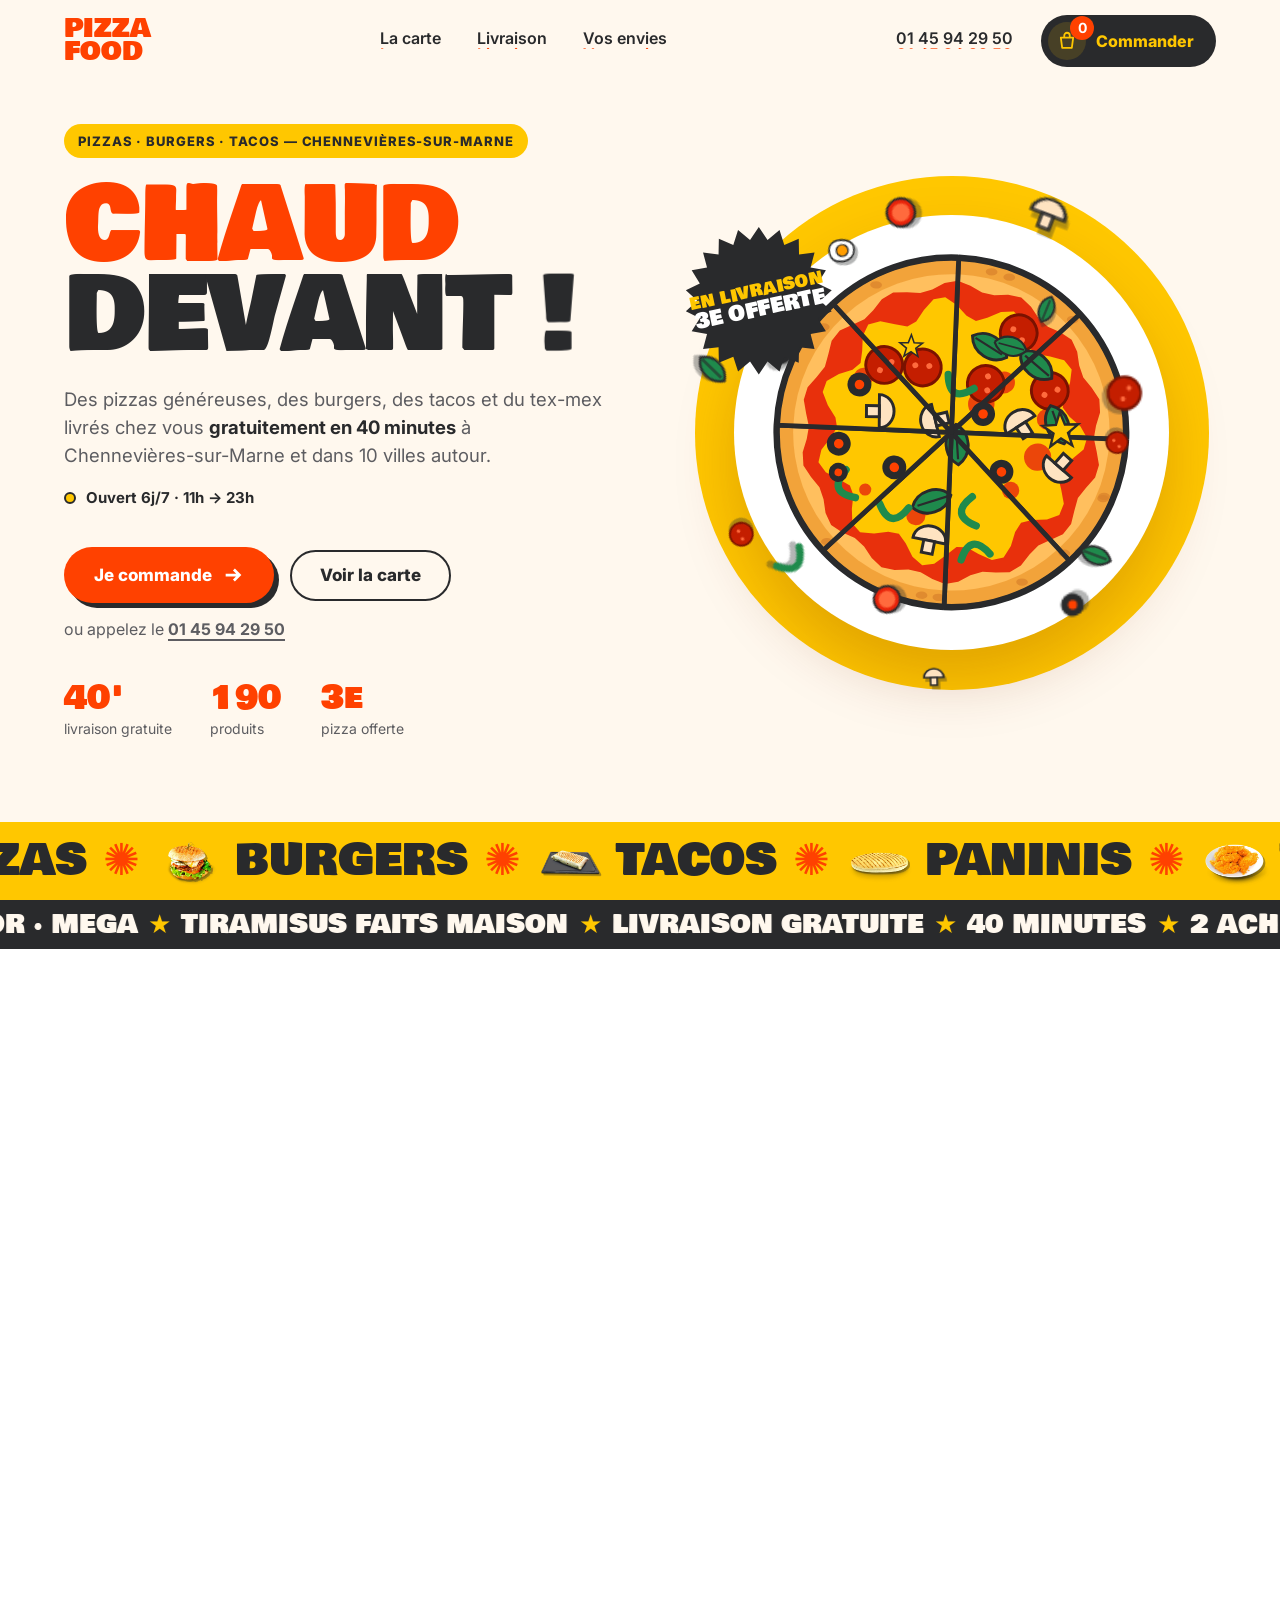
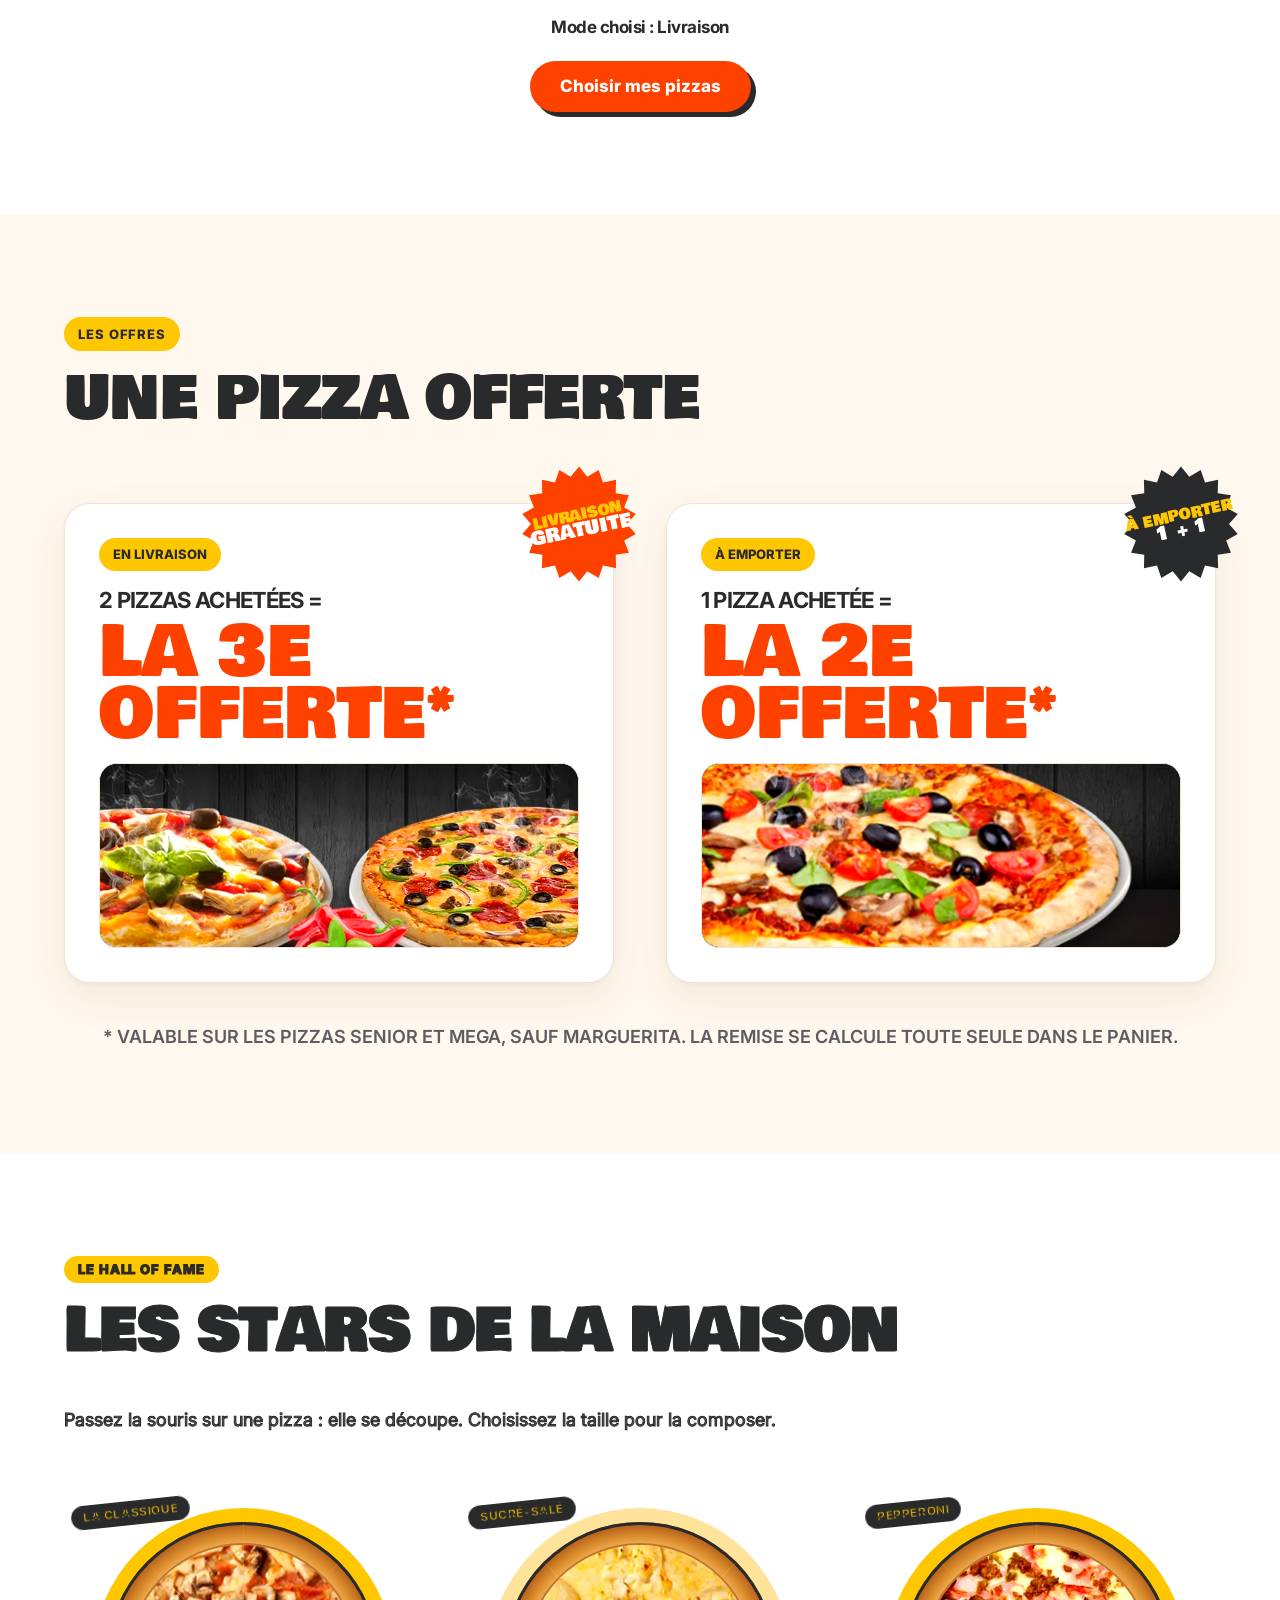
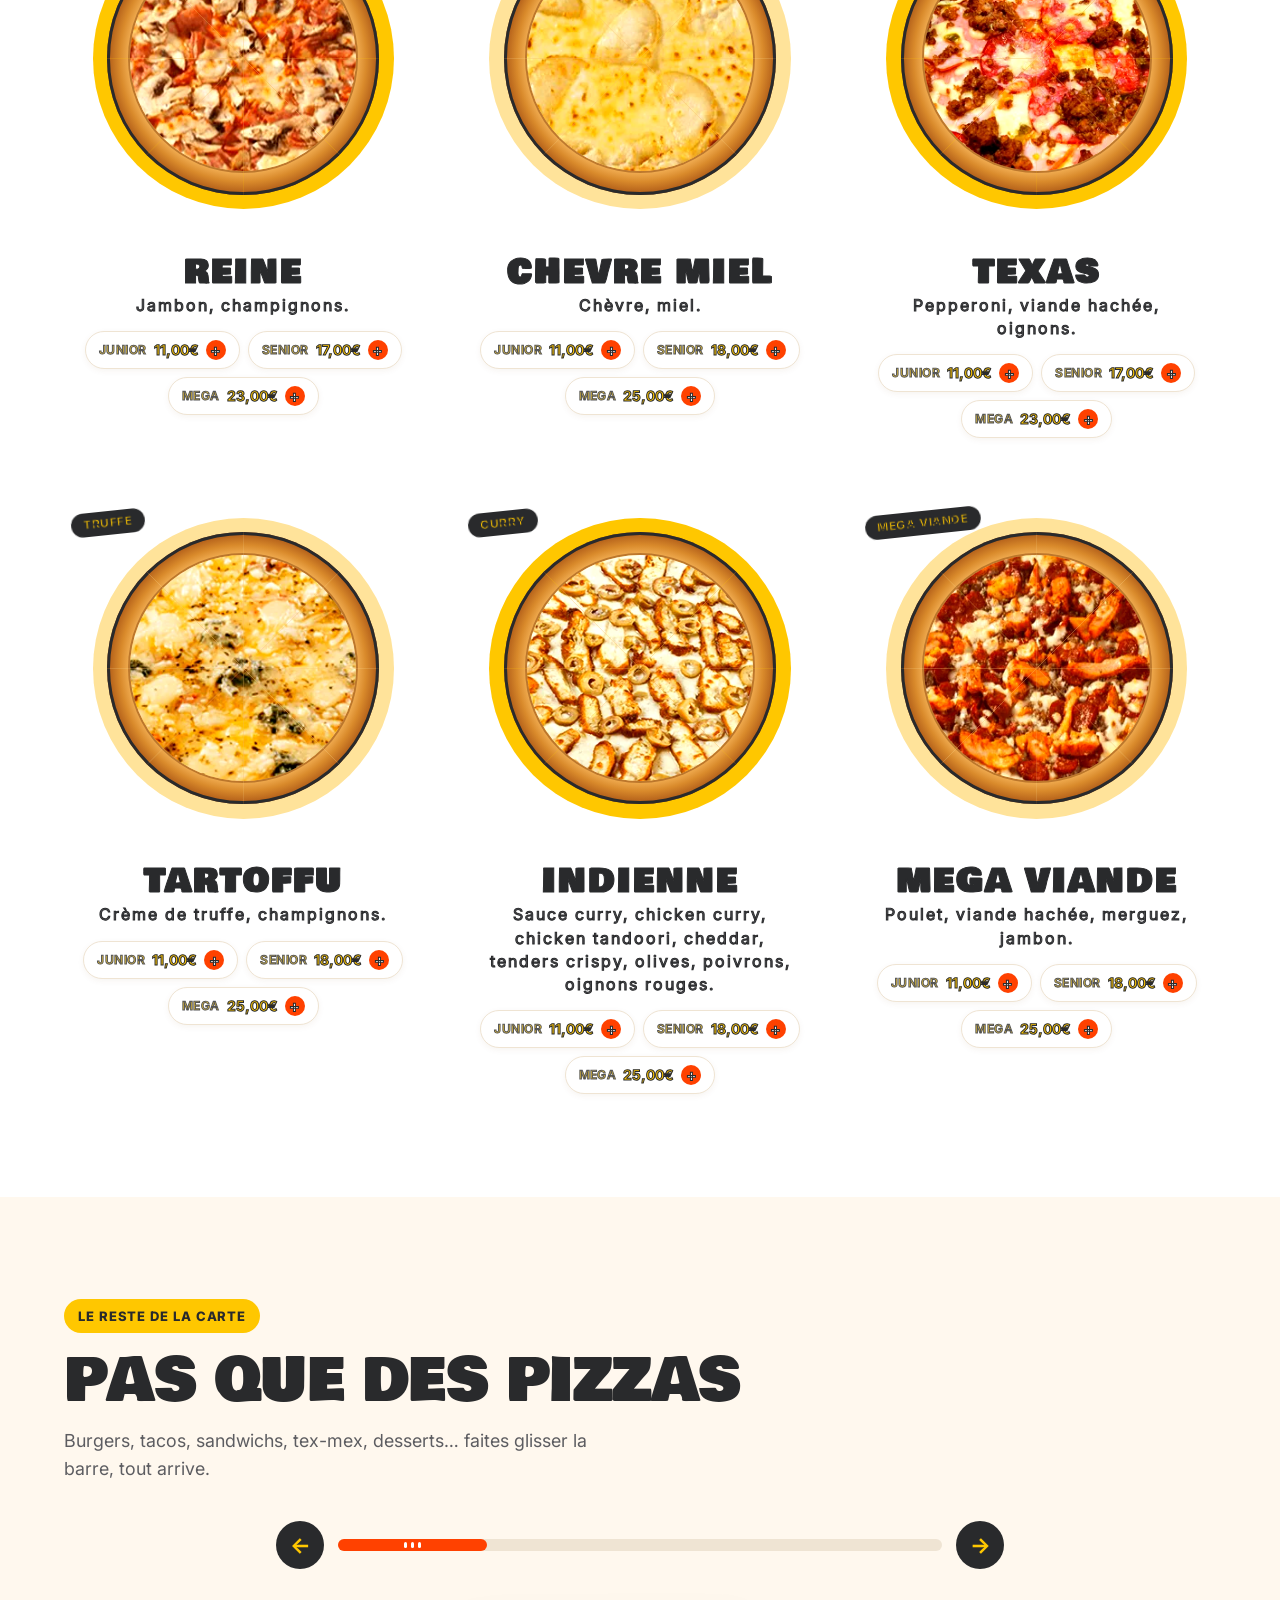
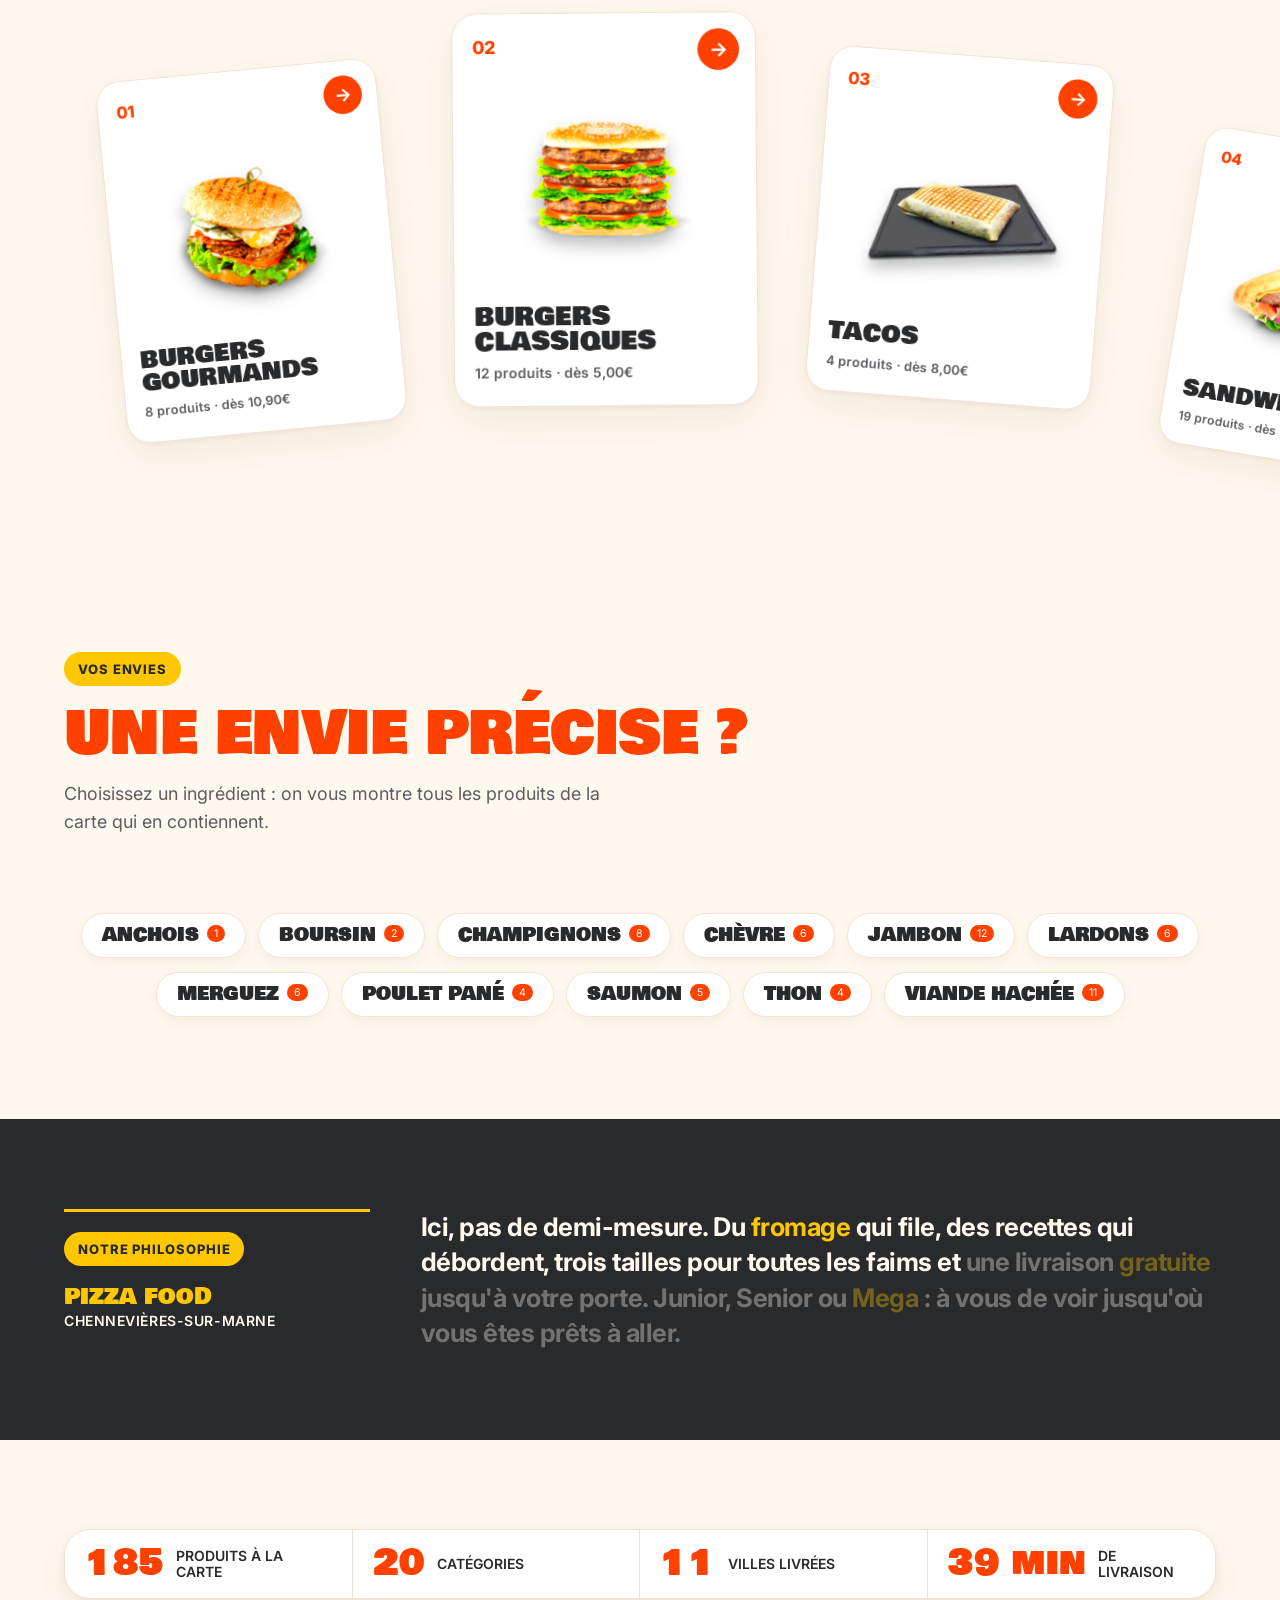
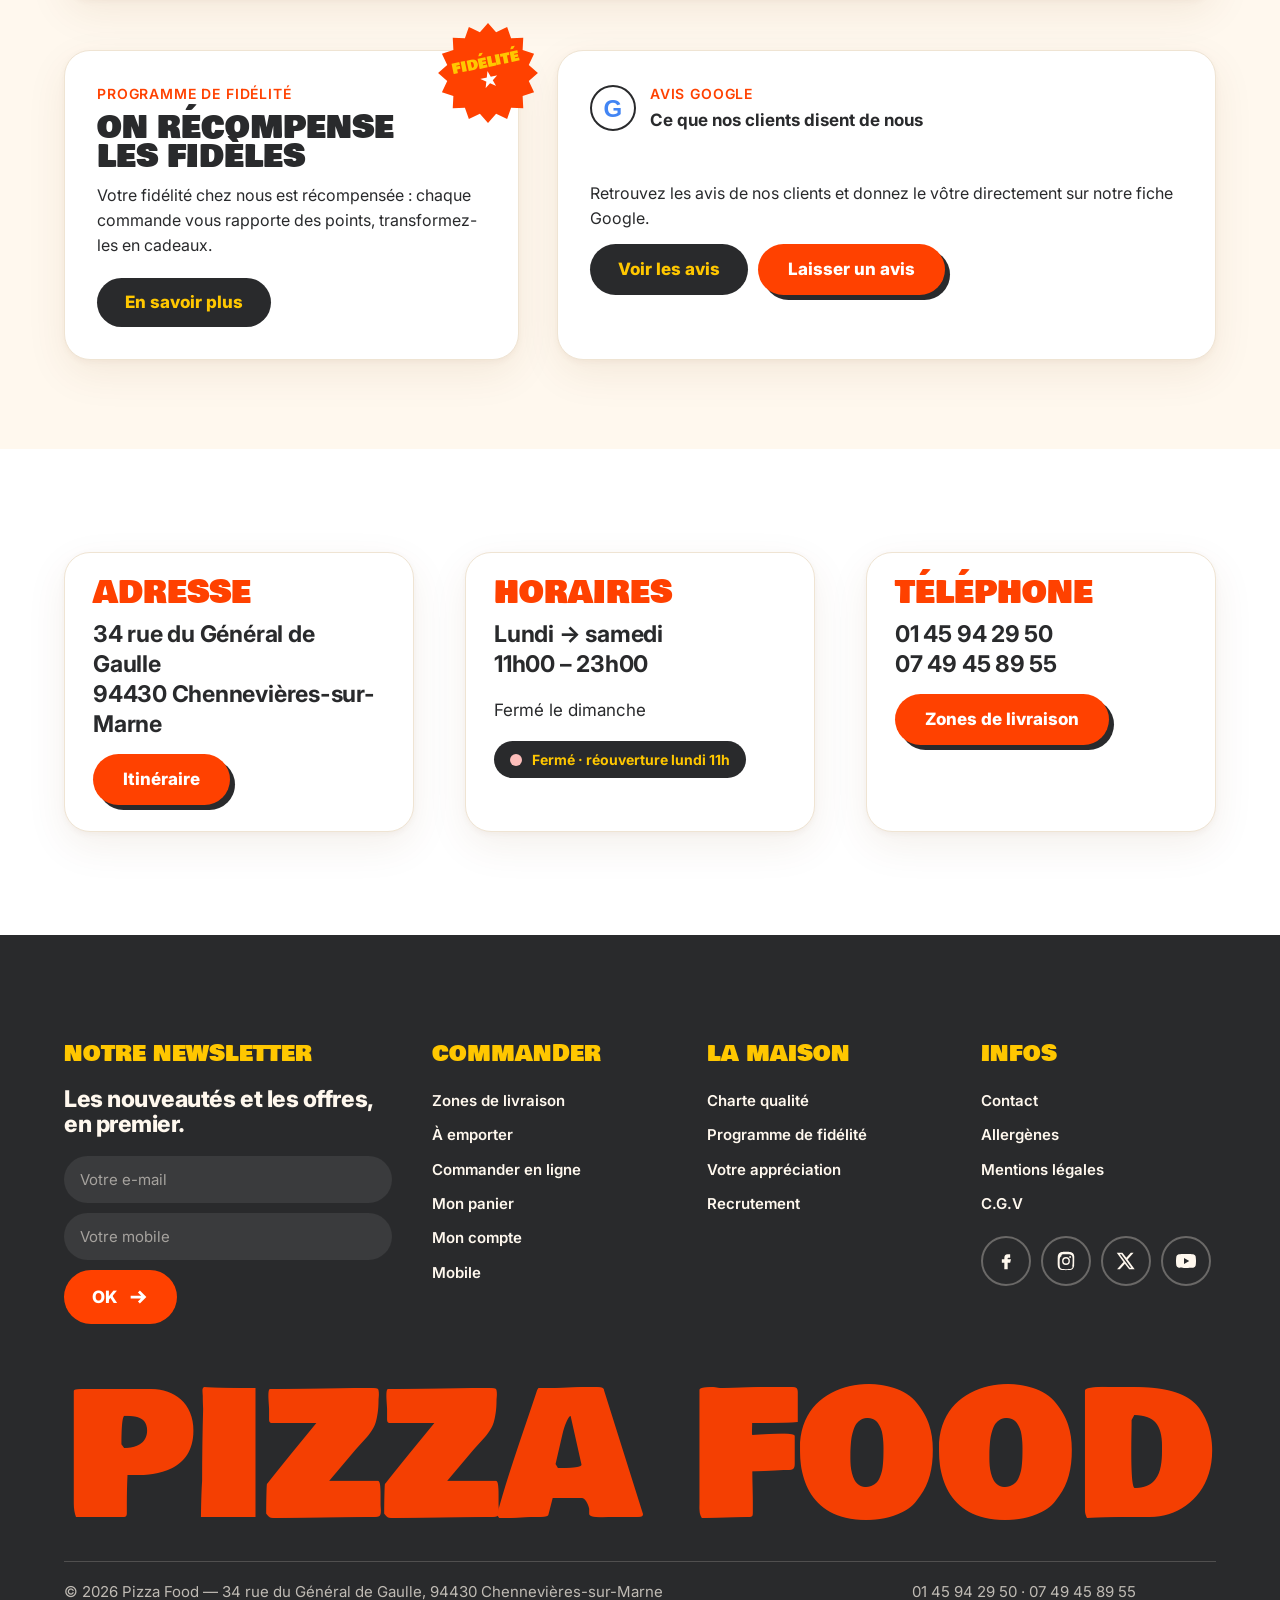
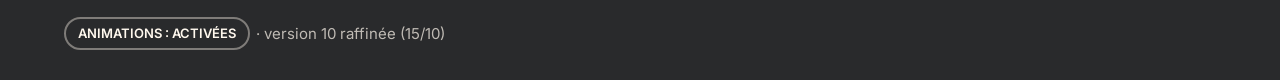
==== commit df1d3cbb: "Thème raffiné (maquette 01) appliqué à tout le site Nouvelle feuille css/raffine.css chargée après s" ====
--- a/pizza-food/index.html
+++ b/pizza-food/index.html
@@ -8,8 +8,9 @@
   <meta name="theme-color" content="#ff4100">
   <link rel="preconnect" href="https://fonts.googleapis.com">
   <link rel="preconnect" href="https://fonts.gstatic.com" crossorigin>
-  <link href="https://fonts.googleapis.com/css2?family=Archivo:wdth,wght@62..125,400..900&family=Bowlby+One+SC&family=Open+Sans:wght@400;600;700&family=Oswald:wght@500;600;700&display=swap" rel="stylesheet">
-  <link rel="stylesheet" href="css/style.css?v=9">
+  <link href="https://fonts.googleapis.com/css2?family=Archivo:wdth,wght@62..125,400..900&family=Bowlby+One+SC&family=Inter:wght@400;500;600;700;800&family=Open+Sans:wght@400;600;700&family=Oswald:wght@500;600;700&display=swap" rel="stylesheet">
+  <link rel="stylesheet" href="css/style.css?v=10">
+  <link rel="stylesheet" href="css/raffine.css?v=10">
   <noscript><style>.curtain{display:none}</style></noscript>
 </head>
 <body data-page="home">
@@ -54,6 +55,7 @@
           <a href="carte.html" class="btn btn--ghost magnetic" data-cursor="Miam"><span>Voir la carte</span></a>
           <a href="tel:0145942950" class="hero__phone">ou appelez le <b>01 45 94 29 50</b></a>
         </div>
+        <div class="hero__facts" data-reveal="up"><div><b>40'</b><span>livraison gratuite</span></div><div><b>190</b><span>produits</span></div><div><b>3e</b><span>pizza offerte</span></div></div>
       </div>
 
       <a href="#commander" class="scroll-hint" aria-label="Défiler vers le bas">
@@ -149,7 +151,7 @@
         <h2 class="title-3d">Les stars de la maison</h2>
         <div class="hand" data-reveal="left" aria-hidden="true"><svg viewBox="0 0 160 90"><path d="M8 30h26v40H8z" class="cuff"/><path d="M34 28c10-6 24-10 34-8h70a10 10 0 0 1 0 20H86c4 2 6 6 6 10a8 8 0 0 1-2 6 9 9 0 0 1-2 12 9 9 0 0 1-8 10H48c-8 0-14-4-14-10z" class="palm"/><path d="M86 40H70M88 56H72M84 68H70" class="lines"/></svg></div>
       </div>
-      <p class="lede" style="text-align:center;margin:-40px auto 50px" data-reveal="up">Passez la souris sur une pizza : elle se découpe et les ingrédients s'envolent. Cliquez pour tout faire exploser.</p>
+      <p class="lede" style="text-align:center;margin:-40px auto 50px" data-reveal="up">Passez la souris sur une pizza : elle se découpe. Choisissez la taille pour la composer.</p>
       <div class="stars__grid" id="starsGrid"></div>
     </section>
 
@@ -245,12 +247,12 @@
     </section>
   </main>
 
-  <script>window.PF_VERSION = "9 (15/10)";</script>
-  <script src="js/config.js?v=9"></script>
-  <script src="js/data.js?v=9"></script>
-  <script src="js/options.js?v=9"></script>
-  <script src="js/pizza.js?v=9"></script>
-  <script src="js/shop.js?v=9"></script>
-  <script src="js/main.js?v=9"></script>
+  <script>window.PF_VERSION = "10 raffinée (15/10)";</script>
+  <script src="js/config.js?v=10"></script>
+  <script src="js/data.js?v=10"></script>
+  <script src="js/options.js?v=10"></script>
+  <script src="js/pizza.js?v=10"></script>
+  <script src="js/shop.js?v=10"></script>
+  <script src="js/main.js?v=10"></script>
 </body>
 </html>
--- a/pizza-food/css/raffine.css
+++ b/pizza-food/css/raffine.css
@@ -0,0 +1,335 @@
+/* =========================================================
+   PIZZA FOOD — thème « Néon circus raffiné » (maquette 01)
+   Se charge après style.css et n'en change que l'apparence :
+   fonds crème et blancs, titres à plat, cartes arrondies à
+   ombre douce, police Inter, accents orange / jaune.
+   Pour revenir à l'ancien style : retirer ce fichier des pages.
+   ========================================================= */
+:root {
+  --bg: #fff8ee;
+  --paper: #ffffff;
+  --ink: #292a2c;
+  --muted: #5d5d61;
+  --line: #efe4d3;
+  --body: 'Inter', ui-sans-serif, system-ui, -apple-system, 'Segoe UI', Roboto, sans-serif;
+  --extended: 'Inter', ui-sans-serif, system-ui, sans-serif;
+  --cta: 'Inter', ui-sans-serif, system-ui, sans-serif;
+  --radius: 26px;
+  --soft: 0 14px 40px rgba(120, 60, 10, .08), 0 2px 6px rgba(120, 60, 10, .05);
+  --soft-hover: 0 24px 60px rgba(120, 60, 10, .14), 0 4px 10px rgba(120, 60, 10, .06);
+  --border: 1.5px solid var(--line);
+  --section: clamp(70px, 8vw, 120px);
+  --gutter: clamp(16px, 5vw, 72px);
+}
+body { background: var(--bg); color: var(--ink); font-family: var(--body); font-size: 17px; }
+::selection { background: var(--yellow); }
+
+/* ---------- Fonds : crème et blanc en alternance ---------- */
+.band--orange, .band--pink { background: var(--paper); }
+.band--yellow, .band--lemon, .band--cream { background: var(--bg); }
+.tent, .zigzag, .scroll-hint, .floaty { display: none !important; }
+
+/* ---------- Titres à plat ---------- */
+.section-head { max-width: 1296px; margin-inline: auto; text-align: left; }
+.section-head .lede { margin-left: 0; color: var(--muted); }
+.eyebrow, .eyebrow--yellow { padding: 7px 14px; border: 0; border-radius: 999px; background: var(--yellow); color: var(--ink); font-family: var(--body); font-weight: 800; font-size: 13px; letter-spacing: .07em; }
+.title-3d, .band--yellow .title-3d, .band--lemon .title-3d { font-size: clamp(36px, 4.6vw, 68px); line-height: .95; color: var(--ink); text-shadow: none; }
+.title-3d--orange { color: var(--orange); text-shadow: none; }
+.title-3d--md { font-size: clamp(32px, 4vw, 58px); }
+.split .char:hover, .band--yellow .split .char:hover, .band--lemon .split .char:hover { color: var(--orange); }
+.lede { color: var(--muted); }
+
+/* ---------- Boutons ---------- */
+.btn { font-family: var(--body); font-weight: 800; font-size: 17px; letter-spacing: 0; text-transform: none; }
+.btn--pill { border: 0; border-radius: 999px; padding: 17px 30px; background: var(--orange); color: #fff; box-shadow: 5px 5px 0 var(--ink); }
+.btn--pill::before { background: var(--ink); }
+.btn--pill:hover { color: var(--yellow); box-shadow: 7px 7px 0 var(--orange); }
+.btn--dark { padding: 16px 28px; }
+.btn--dark:hover { box-shadow: 5px 5px 0 var(--orange); transform: translate(-2px, -2px); }
+.btn--ghost { padding: 15px 28px; border: 2.5px solid var(--ink); border-radius: 999px; transition: background .2s, color .2s; }
+.btn--ghost span { background: none !important; padding: 0; }
+.btn--ghost:hover { background: var(--ink); color: var(--yellow); }
+
+/* ---------- Pastilles « burst » : rond sombre, texte jaune ---------- */
+.burst-badge > svg { fill: var(--ink); stroke: none; }
+.burst-badge > span, .burst-badge--orange > span { color: var(--yellow); }
+.burst-badge b, .burst-badge--orange b { color: #fff; }
+.burst-badge--orange > svg { fill: var(--orange); }
+
+/* ---------- Chargement ---------- */
+.curtain { background: var(--bg); }
+.curtain__word { color: var(--orange); text-shadow: none; }
+.curtain__count { color: var(--ink); }
+
+/* ---------- Navigation ---------- */
+.nav { grid-template-columns: auto minmax(0, 1fr) auto; gap: 24px; background: transparent; }
+.nav.is-scrolled { background: rgba(255, 248, 238, .92); -webkit-backdrop-filter: blur(12px); backdrop-filter: blur(12px); border-bottom: 1px solid var(--line); box-shadow: 0 6px 24px rgba(120, 60, 10, .06); }
+.logo { order: -1; justify-self: start; width: auto; height: auto; margin: 0; place-items: start; }
+.logo > svg { display: none; }
+.logo__text { font-family: var(--display); font-stretch: 100%; font-weight: 400; font-size: 26px; line-height: .88; letter-spacing: 0; text-align: left; color: var(--orange); }
+.nav__side:first-child { justify-content: center; }
+.nav__links { gap: 36px; }
+.nav__link { font-family: var(--body); font-weight: 600; font-size: 16px; text-transform: none; letter-spacing: 0; color: var(--ink); }
+.nav__link { border-bottom-color: transparent; }
+.nav__link span::after { color: var(--orange); }
+.nav__link:hover { border-bottom-color: var(--orange); }
+.nav__link[aria-current="page"] { color: var(--orange); }
+.nav__tel { color: var(--ink); }
+.nav__cart { gap: 10px; padding: 7px 22px 7px 7px; border-radius: 999px; background: var(--ink); color: var(--yellow); }
+.nav__cart-ring { width: 38px; height: 38px; border: 0; background: rgba(255, 199, 0, .14); }
+.nav__cart-ring svg { stroke: var(--yellow); width: 22px; height: 22px; }
+.nav__cart-count { background: var(--orange); color: #fff; border-color: var(--ink); }
+.nav__cart-label { border-bottom: 0; padding: 0; font-family: var(--body); font-weight: 800; font-size: 16px; text-transform: none; color: var(--yellow); }
+.nav__burger { border: 1.5px solid var(--line); background: var(--paper); }
+.nav__burger span { background: var(--ink); }
+.mobile-menu { background: var(--bg); }
+.mobile-menu nav a, .mobile-menu nav button { color: var(--ink); }
+.progress i { background: var(--orange); }
+
+/* ---------- Héros : texte à gauche, pizza à droite ---------- */
+.hero { display: grid; grid-template-columns: minmax(0, 1.05fr) minmax(0, .95fr); grid-template-areas: "kick art" "title art" "text art" "ctas art" "facts art"; align-content: center; column-gap: 40px; min-height: auto; padding: calc(var(--nav-h) + 40px) var(--gutter) 80px; text-align: left; background: var(--bg); }
+.hero__stage { display: contents; }
+.hero__kicker { grid-area: kick; justify-self: start; margin: 0 0 22px; padding: 7px 14px; border-radius: 999px; background: var(--yellow); font-family: var(--body); font-stretch: 100%; font-weight: 800; font-size: 13px; letter-spacing: .07em; }
+.hero__title { grid-area: title; font-size: clamp(56px, 8vw, 118px); line-height: .88; color: var(--orange); text-shadow: none; }
+.hero__line + .hero__line { color: var(--ink); }
+.hero__text { grid-area: text; max-width: 540px; margin-top: 26px; font-size: clamp(17px, 1.45vw, 21px); line-height: 1.5; color: var(--muted); }
+.hero__text strong { color: var(--ink); }
+.hero__hours { font-family: var(--body); font-weight: 700; font-size: 15px; text-transform: none; color: var(--ink); }
+.hero__ctas { grid-area: ctas; display: flex; flex-wrap: wrap; align-items: center; justify-self: start; gap: 14px 16px; margin-top: 24px; }
+.hero__phone { flex-basis: 100%; color: var(--muted); }
+.hero__facts { grid-area: facts; display: flex; gap: clamp(22px, 3vw, 44px); margin-top: 40px; }
+.hero__facts b { display: block; font-family: var(--display); font-weight: 400; font-size: clamp(28px, 2.6vw, 38px); line-height: 1; color: var(--orange); }
+.hero__facts span { font-size: 14px; color: var(--muted); }
+.hero__pizza-wrap { grid-area: art; justify-self: center; align-self: center; width: clamp(280px, 34vw, 500px); }
+.hero__pizza-wrap::before { content: ''; position: absolute; inset: -9%; border-radius: 50%; background: var(--yellow); }
+.hero__pizza-wrap .showcase__drop { padding: 3.5%; border-radius: 50%; background: #fff; box-shadow: 0 30px 60px rgba(120, 40, 0, .22); }
+.showcase__shadow { display: none; }
+.hero__badge { top: 2%; right: auto; left: -12%; }
+
+/* ---------- Bandeaux défilants : à plat ---------- */
+.marquees { margin: 0; padding: 0; }
+.marquee { border-block: 0; }
+.marquee--yellow { transform: none; background: var(--yellow); }
+.marquee--pink { transform: none; margin: 0; background: var(--ink); color: var(--bg); }
+.marquee__track { font-size: clamp(26px, 3.4vw, 50px); }
+.marquee--pink .marquee__track { font-size: clamp(18px, 2vw, 30px); padding: 12px 0; }
+.marquee--pink .marquee__track i { color: var(--yellow); }
+
+/* ---------- Cartes : arrondies, ombre douce, sans bordure épaisse ---------- */
+.mode__card, .offer, .card, .panel, .stats-bar, .number, .rcard__inner, .zone, .envie, .co__panel, .checker form, .co__sum, .co__recap, .co__sug, .co__addr, .frame, .offer__img, .review, .infos__col {
+  border: var(--border);
+  border-radius: var(--radius);
+  box-shadow: var(--soft);
+}
+.mode__card, .offer, .card, .panel, .stats-bar, .number, .rcard__inner, .co__panel, .co__sug { background: var(--paper); }
+.band--orange .card, .band--pink .card, .cat:nth-of-type(even) .card { background: var(--bg); }
+.mode__card:hover, .card:hover, .offer:hover, .number:hover, .rcard:hover .rcard__inner, .co__sug:hover { transform: translateY(-6px); box-shadow: var(--soft-hover); rotate: none; }
+.card:nth-child(even):hover, .mode__card:nth-child(2):hover { transform: translateY(-6px); }
+.mode__card[aria-checked="true"] { background: #fff4cc; border-color: var(--yellow); box-shadow: 0 0 0 3px var(--yellow), var(--soft); }
+.mode__check { background: var(--orange); color: #fff; }
+.mode__label { color: var(--ink); }
+.mode__offer { border: 0; background: var(--orange); color: #fff; font-family: var(--body); font-weight: 800; font-size: 13px; letter-spacing: .02em; }
+.mode__offer--muted { background: var(--bg); color: var(--ink); }
+
+/* Offres */
+.offer { rotate: none; padding: 34px; }
+.offer:nth-child(2) { rotate: none; }
+.offer__tag { background: var(--yellow); color: var(--ink); font-family: var(--body); font-weight: 800; font-size: 13px; }
+.offer__big { color: var(--orange); text-shadow: none; }
+.offer__big small { font-family: var(--body); font-weight: 700; color: var(--ink); }
+.offer__img { border-radius: 18px; box-shadow: none; }
+.offers__note { color: var(--muted); }
+
+/* Pizzas stars : la pizza sur un disque jaune, sans soleil */
+.star__burst > svg, .stars .star__burst > svg { display: none; }
+.star__burst::before { content: ''; position: absolute; inset: 8%; border-radius: 50%; background: var(--yellow); transition: transform .5s var(--ease-pop); }
+.star:nth-child(even) .star__burst::before { background: #ffe39a; }
+.star:hover .star__burst::before { transform: scale(1.06); }
+.star .pz { width: 76%; }
+.star .pz .pz__crust, .star .pz { border-radius: 50%; }
+.star__tag { border-radius: 999px; padding: 6px 12px; background: var(--ink); color: var(--yellow); font-family: var(--body); font-weight: 800; font-size: 12px; letter-spacing: .05em; transform: rotate(-6deg); }
+.star__name { color: var(--ink); text-shadow: none; }
+.star__desc { color: var(--muted); }
+.hand { display: none; }
+.stars .section-head .lede { color: var(--muted); }
+
+/* Tailles / ajout */
+.chip { border: 1.5px solid var(--line); background: var(--paper); font-family: var(--body); font-weight: 700; font-size: 14px; text-transform: none; box-shadow: 0 2px 6px rgba(120, 60, 10, .06); }
+.chip small { text-transform: uppercase; font-weight: 600; letter-spacing: .04em; }
+.chip::after { background: var(--orange); color: #fff; }
+.chip:hover { background: var(--ink); color: var(--yellow); border-color: var(--ink); transform: translateY(-2px); box-shadow: 0 8px 18px rgba(41, 42, 44, .18); }
+.chip:hover::after { background: var(--yellow); color: var(--ink); }
+
+/* Rangée « Pas que des pizzas » */
+.rcard { --bg: var(--paper) !important; }
+.rcard__inner { background: var(--paper); }
+.rcard:hover .rcard__inner { transform: translateY(-8px); }
+.rcard__num { color: var(--orange); text-shadow: none; font-family: var(--body); font-weight: 800; }
+.rcard__media::before { border: 0; background: var(--bg); }
+.rcard:hover .rcard__media::before { background: #fff1c4; }
+.rcard__name { color: var(--ink); }
+.rcard__meta { font-family: var(--body); font-weight: 600; font-size: 14px; text-transform: none; color: var(--muted); }
+.rcard__go { background: var(--orange); color: #fff; }
+.rail-ctrl__bar { border: 0; background: var(--line); box-shadow: none; height: 12px; }
+.rail-ctrl__thumb { top: 0; bottom: 0; left: 0; border: 0; background: var(--orange); }
+.rail-ctrl__thumb i { background: #fff; height: 6px; }
+.rail-ctrl__arrow { border: 0; background: var(--ink); }
+
+/* Vos envies */
+.envie { background: var(--paper); color: var(--ink); font-size: clamp(15px, 1.5vw, 21px); box-shadow: 0 4px 12px rgba(120, 60, 10, .06); rotate: none !important; transform: none; }
+.envie:hover { background: var(--yellow); transform: translateY(-3px); }
+.envie[aria-pressed="true"] { background: var(--ink); color: var(--yellow); }
+.envie small { background: var(--orange); color: #fff; }
+
+/* Manifeste : section sombre pour rythmer la page */
+.manifesto { background: var(--ink) !important; }
+.manifesto__side { border-top-color: var(--yellow); }
+.manifesto__sign { color: var(--yellow); text-shadow: none; }
+.manifesto__sign span { color: var(--bg); }
+.manifesto__text { font-family: var(--body); font-weight: 700; color: var(--bg); }
+.manifesto__text .w.hl { color: var(--yellow); }
+
+/* Confiance : chiffres et avis */
+.stats-bar { overflow: hidden; }
+.stat { border-right: 1.5px solid var(--line); }
+.stat__val { color: var(--orange); text-shadow: none; }
+.panel__title { color: var(--ink); }
+.panel__kicker { color: var(--orange); }
+.loyalty__badge > svg { fill: var(--orange); stroke: none; }
+.review { box-shadow: none; }
+.reviews__dots button { border-color: var(--ink); }
+
+/* Infos */
+.infos__col { padding: 26px 28px; background: var(--paper); }
+.infos__title { color: var(--orange); text-shadow: none; font-size: clamp(26px, 2.4vw, 40px); }
+.infos__big { font-family: var(--body); font-weight: 700; letter-spacing: -.01em; }
+.open-badge { border: 0; background: var(--ink); color: var(--yellow); font-family: var(--body); font-weight: 700; font-size: 14px; text-transform: none; }
+
+/* ---------- Pied de page sombre ---------- */
+.footer { background: var(--ink) !important; color: var(--bg); }
+.footer h3 { color: var(--yellow); text-shadow: none; }
+.news p { font-family: var(--body); font-weight: 800; letter-spacing: -.02em; }
+.footer .field input { border: 0; background: rgba(255, 255, 255, .08); color: #fff; }
+.footer .field input::placeholder { color: rgba(255, 248, 238, .55); }
+.footer .btn--dark { background: var(--orange); color: #fff; }
+.flinks a, .flinks button { font-family: var(--body); font-weight: 600; font-size: 15px; text-transform: none; color: var(--bg); }
+.flinks a:hover, .flinks button:hover { color: var(--yellow); }
+.socials a { border-color: rgba(255, 248, 238, .3); color: var(--bg); }
+.socials a:hover { background: var(--yellow); color: var(--ink); }
+.footer__giant { color: var(--orange); text-shadow: none; opacity: .95; }
+.footer__bottom { border-top: 1px solid rgba(255, 248, 238, .18); color: rgba(255, 248, 238, .7); }
+.motion-toggle { border-color: rgba(255, 248, 238, .4); color: var(--bg); background: none; }
+
+/* ---------- Pages intérieures (carte, livraison, commande) ---------- */
+.phero, .co-hero { background: var(--bg) !important; }
+.phero__title, .co-hero__title { font-size: clamp(52px, 8vw, 118px); color: var(--orange); text-shadow: none; }
+.phero__text { color: var(--muted); }
+.phero__chips span { border: 0; background: var(--paper); box-shadow: var(--soft); font-family: var(--body); font-weight: 700; font-size: 14px; text-transform: none; rotate: none !important; }
+.phero__art::before { content: ''; position: absolute; inset: 4%; border-radius: 50%; background: var(--yellow); }
+.phero__art > .pz { position: relative; }
+.offer-strip { border-block: 0; background: var(--ink); }
+.offer-strip p { color: var(--bg); font-family: var(--body); font-weight: 700; text-transform: none; font-size: 15px; }
+.offer-strip b { color: var(--yellow); text-shadow: none; font-weight: 800; }
+.offer-strip i { color: var(--yellow); }
+.catbar { background: rgba(255, 248, 238, .95); -webkit-backdrop-filter: blur(10px); backdrop-filter: blur(10px); border-block: 1px solid var(--line); }
+.catbar a { border: 1.5px solid var(--line); background: var(--paper); font-family: var(--body); font-weight: 700; font-size: 14px; text-transform: none; }
+.catbar a:hover { background: var(--yellow); border-color: var(--yellow); transform: translateY(-2px); }
+.catbar a.is-active { background: var(--ink); color: var(--yellow); border-color: var(--ink); }
+.catbar a sup { color: var(--orange); }
+.catbar__arrow { border: 0; background: var(--ink); }
+.catbar__track { border: 0; background: var(--line); }
+.catbar__thumb { top: 0; bottom: 0; left: 0; background: var(--orange); }
+.cat:nth-of-type(odd) { background: var(--bg); }
+.cat:nth-of-type(even) { background: var(--paper); }
+.cat__count { background: var(--yellow); color: var(--ink); font-family: var(--body); font-weight: 800; font-size: 13px; }
+.card__media::before { background: #fff1c4; }
+.card__name { color: var(--ink); }
+.card__desc { color: var(--muted); }
+.card__price { color: var(--orange); text-shadow: none; }
+.envies-status { color: var(--muted); }
+.checker form { background: var(--paper); }
+.checker form:focus-within { box-shadow: 0 0 0 3px var(--yellow), var(--soft); transform: none; }
+.checker__res b { color: var(--orange); text-shadow: none; }
+.zone { background: var(--paper) !important; color: var(--ink) !important; rotate: none !important; font-size: clamp(16px, 1.6vw, 22px); }
+.zone--hq { background: var(--ink) !important; color: var(--yellow) !important; }
+.zone small { background: var(--yellow); color: var(--ink); }
+.zone.is-match { background: var(--yellow) !important; }
+.number__val { color: var(--orange); text-shadow: none; }
+.frame { overflow: hidden; rotate: none !important; box-shadow: var(--soft-hover); }
+.quote { color: var(--orange); }
+
+/* ---------- Panier, fenêtres, composition, commande ---------- */
+.cart { background: var(--bg); border-left: 0; }
+.cart.is-open { box-shadow: -20px 0 60px rgba(41, 42, 44, .2); }
+.cart__head { background: var(--bg); border-bottom: 1px solid var(--line); }
+.cart__head h2 { font-size: 30px; color: var(--orange); text-shadow: none; }
+.cart__head .x { color: var(--ink); }
+.citem { border-bottom: 1px solid var(--line); }
+.seg { border: 1.5px solid var(--line); background: var(--paper); }
+.seg button { border-right-color: var(--line); font-family: var(--body); font-weight: 700; text-transform: none; font-size: 14px; }
+.seg button[aria-pressed="true"] { background: var(--ink); color: var(--yellow); }
+.line--total { border-top: 1px solid var(--line); }
+.cart__warn { border: 0; background: #fff1c4; }
+.modal__box, .cmp__box { border: 0; border-radius: var(--radius); overflow: hidden; box-shadow: 0 40px 90px rgba(41, 42, 44, .35); }
+.modal__head { background: var(--bg); border-bottom: 1px solid var(--line); }
+.modal__head h2, .cmp__head h2 { color: var(--orange); text-shadow: none; }
+.modal__body { background: var(--paper); }
+.cmp__head { background: var(--bg); border-bottom: 1px solid var(--line); }
+.cmp__x, .x { border: 1.5px solid var(--line); background: var(--paper); }
+.cmp__img.is-pizza img { box-shadow: 0 10px 24px rgba(120, 40, 0, .25); }
+.cmp__sizes { border-bottom: 1px solid var(--line); }
+.cmp__sizes button { border: 1.5px solid var(--line); font-family: var(--body); text-transform: none; }
+.cmp__body { background: var(--paper); }
+.cmp__sec { border-bottom: 1px solid var(--line); }
+.cmp__sec legend { color: var(--ink); }
+.cmp__sub { font-family: var(--body); color: var(--muted); }
+.tag { font-family: var(--body); font-weight: 700; }
+.opt__box { border: 2px solid #d9cbb5; }
+.opt__name { font-family: var(--body); font-weight: 600; text-transform: none; font-size: 15px; }
+.opt__price { font-family: var(--body); }
+.cmp__foot { background: var(--bg); border-top: 1px solid var(--line); }
+.cmp__qty button { border: 1.5px solid var(--line); background: var(--paper); }
+.co__steps button { border: 1.5px solid var(--line); background: var(--paper); font-family: var(--body); font-weight: 700; text-transform: none; }
+.co__steps button.is-current { background: var(--yellow); border-color: var(--yellow); box-shadow: var(--soft); transform: none; }
+.co__steps button.is-done { background: var(--ink); color: var(--yellow); border-color: var(--ink); }
+.co__panel { padding: clamp(20px, 2.6vw, 34px); }
+.co__bar { border: 0; border-radius: 14px; font-family: var(--body); font-weight: 800; font-size: 14px; letter-spacing: .05em; }
+.co__bar--promo { background: var(--ink); }
+.co__head { border-bottom: 1px solid var(--line); font-family: var(--body); font-weight: 700; font-size: 13px; color: var(--muted); }
+.co__row { border-bottom: 1px solid var(--line); }
+.co__pname small, .co__actions, .co__unit, .co__tot, .co__no { font-family: var(--body); }
+.co__total { border: 0; border-radius: 14px; }
+.co__sum { background: var(--bg); }
+.co__form h3 { color: var(--ink); border-bottom: 1px solid var(--line); }
+.co__form label, .modal__body .form label { font-family: var(--body); font-weight: 700; text-transform: none; font-size: 14px; }
+.field input, .field textarea, .field select { border: 1.5px solid var(--line); background: var(--paper); }
+.field input:focus, .field textarea:focus, .field select:focus { border-color: var(--orange); box-shadow: 0 0 0 3px rgba(255, 65, 0, .15); }
+.radios span { border: 1.5px solid var(--line); font-family: var(--body); text-transform: none; font-weight: 600; }
+.co__addr { background: var(--paper); }
+.co__addr.is-on { background: #fff4cc; box-shadow: 0 0 0 3px var(--yellow); transform: none; }
+.v2d::before { background: radial-gradient(closest-side, rgba(255, 199, 0, .45), rgba(255, 199, 0, 0)); }
+.toast { border-radius: 16px; }
+
+/* ---------- Mobile ---------- */
+@media (max-width: 860px) {
+  .hero { grid-template-columns: minmax(0, 1fr); grid-template-areas: "kick" "title" "art" "text" "ctas" "facts"; padding-top: calc(var(--nav-h) + 24px); text-align: left; }
+  .hero__pizza-wrap { width: min(78vw, 360px); margin: 40px 0 10px; }
+  .hero { padding-bottom: 60px; }
+  .hero__stage { display: contents; margin: 0; }
+  .hero__text, .hero__ctas { justify-self: start; text-align: left; justify-items: start; }
+  .hero__pizza-wrap { justify-self: center; }
+  .hero__badge { left: -6%; }
+  .nav { grid-template-columns: auto minmax(0, 1fr) auto; }
+  .logo__text { font-size: 22px; }
+  .nav__cart { padding: 5px; }
+  .nav__cart-label { display: none; }
+  .phero__art::before { inset: 8%; }
+}
+@media (max-width: 520px) {
+  .hero__title { font-size: clamp(50px, 15vw, 70px); }
+  .hero__facts { gap: 18px; }
+  .hero__facts b { font-size: 26px; }
+  .cmp__box { border-radius: 0; }
+}
+
+.stars .lede { text-align: left !important; max-width: 1296px; margin: -24px auto 50px !important; font-family: var(--body); letter-spacing: 0; }
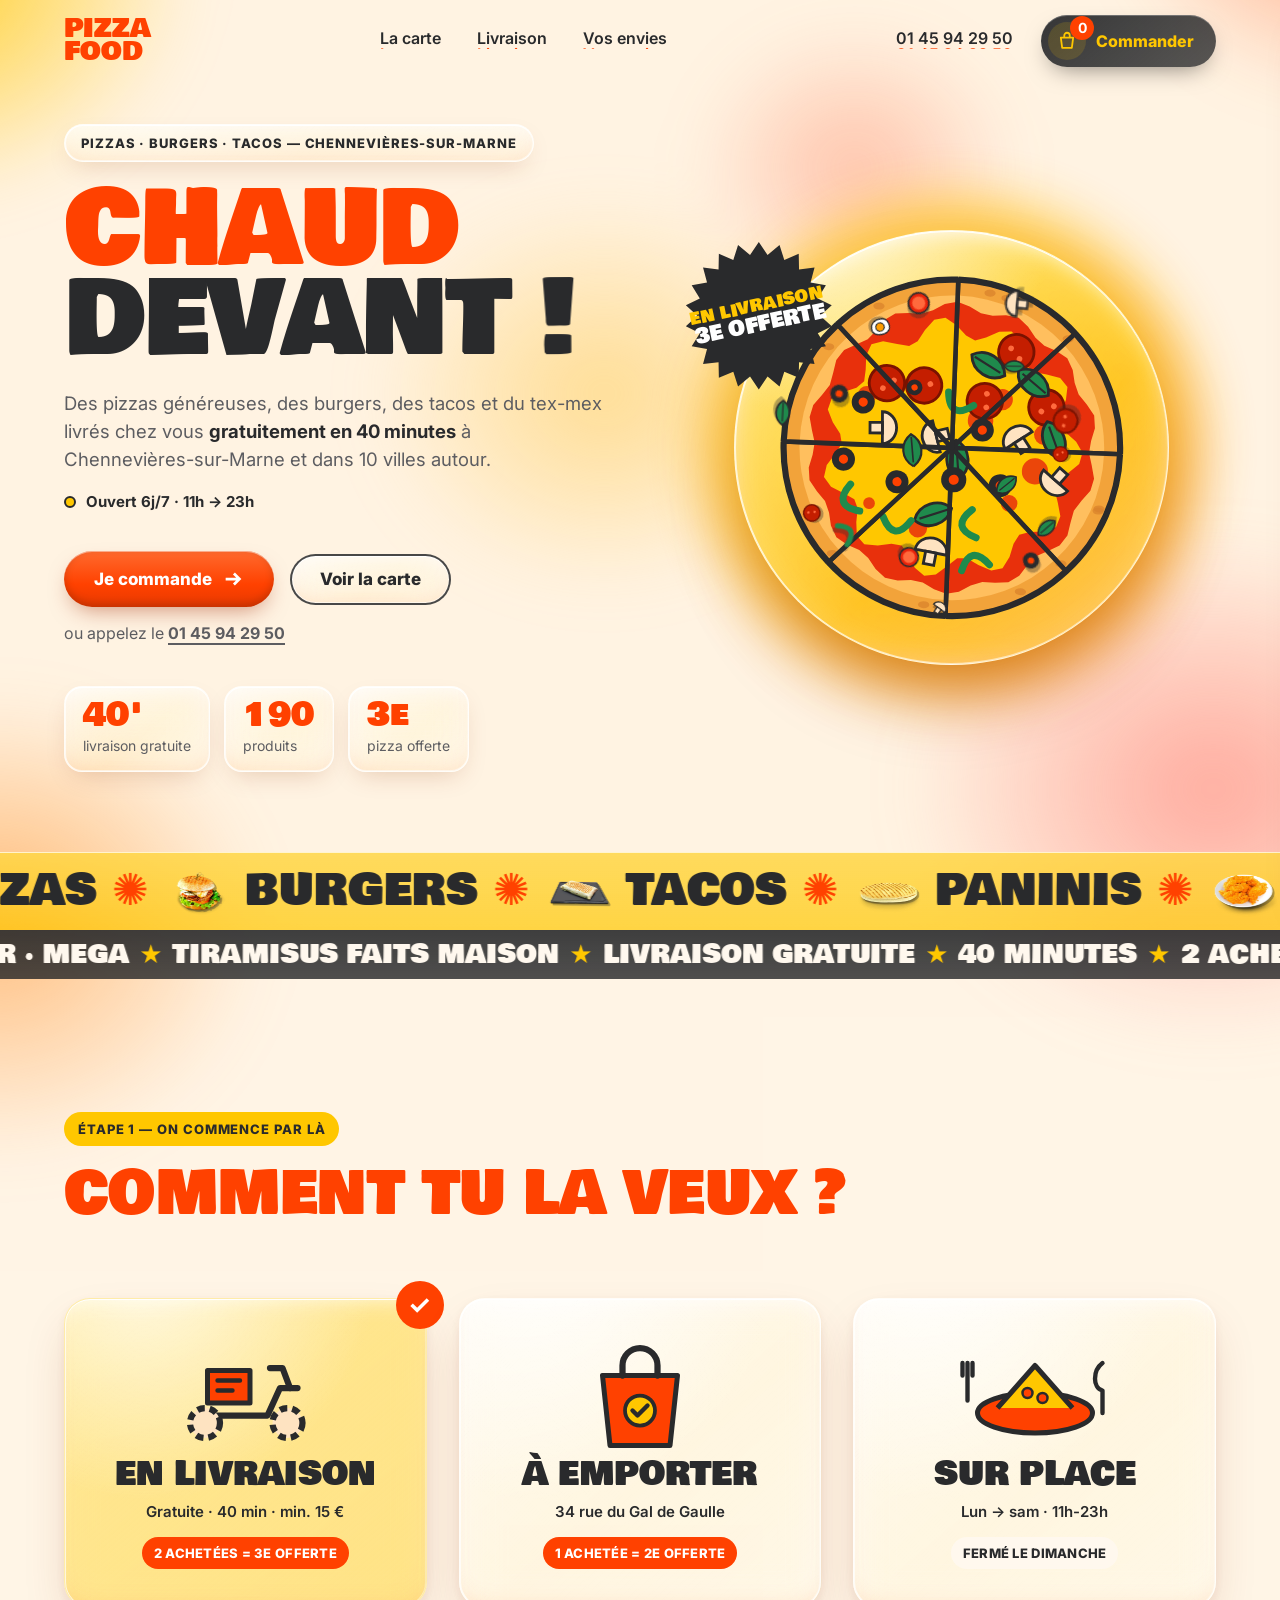
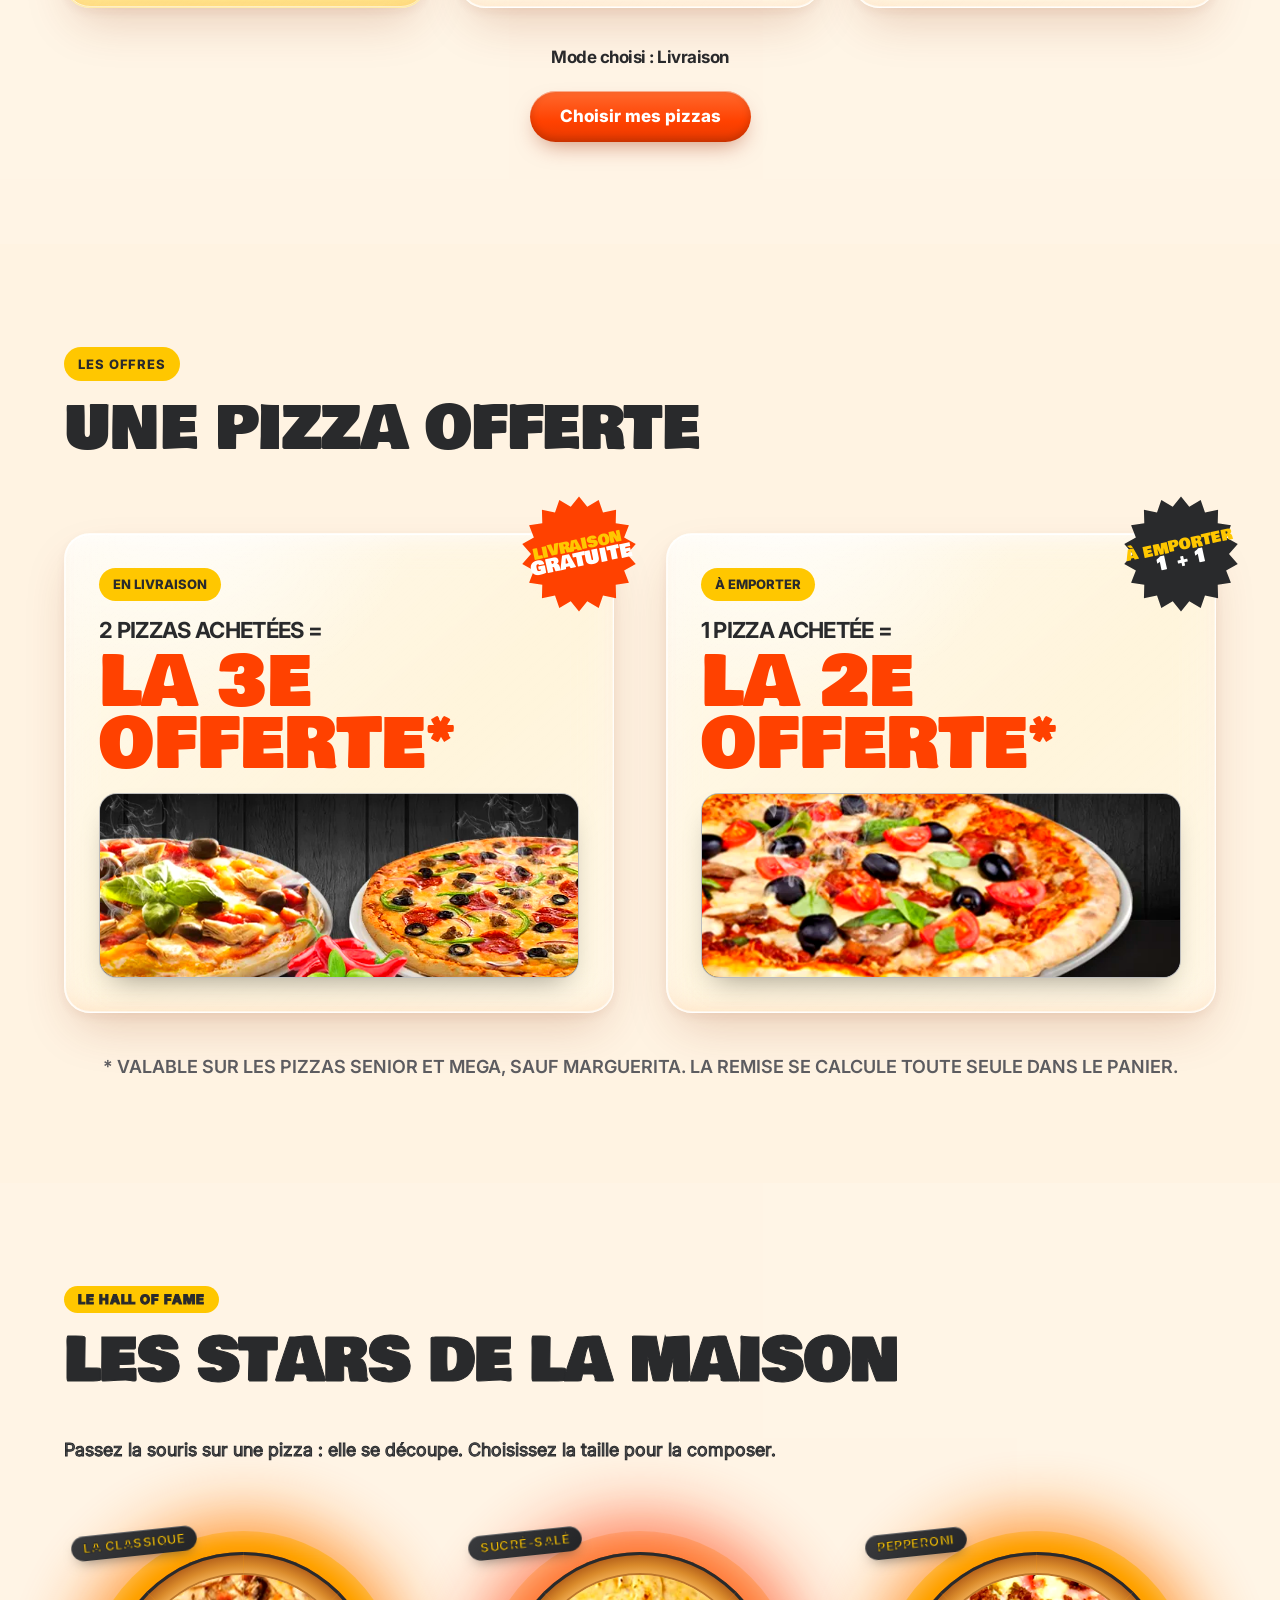
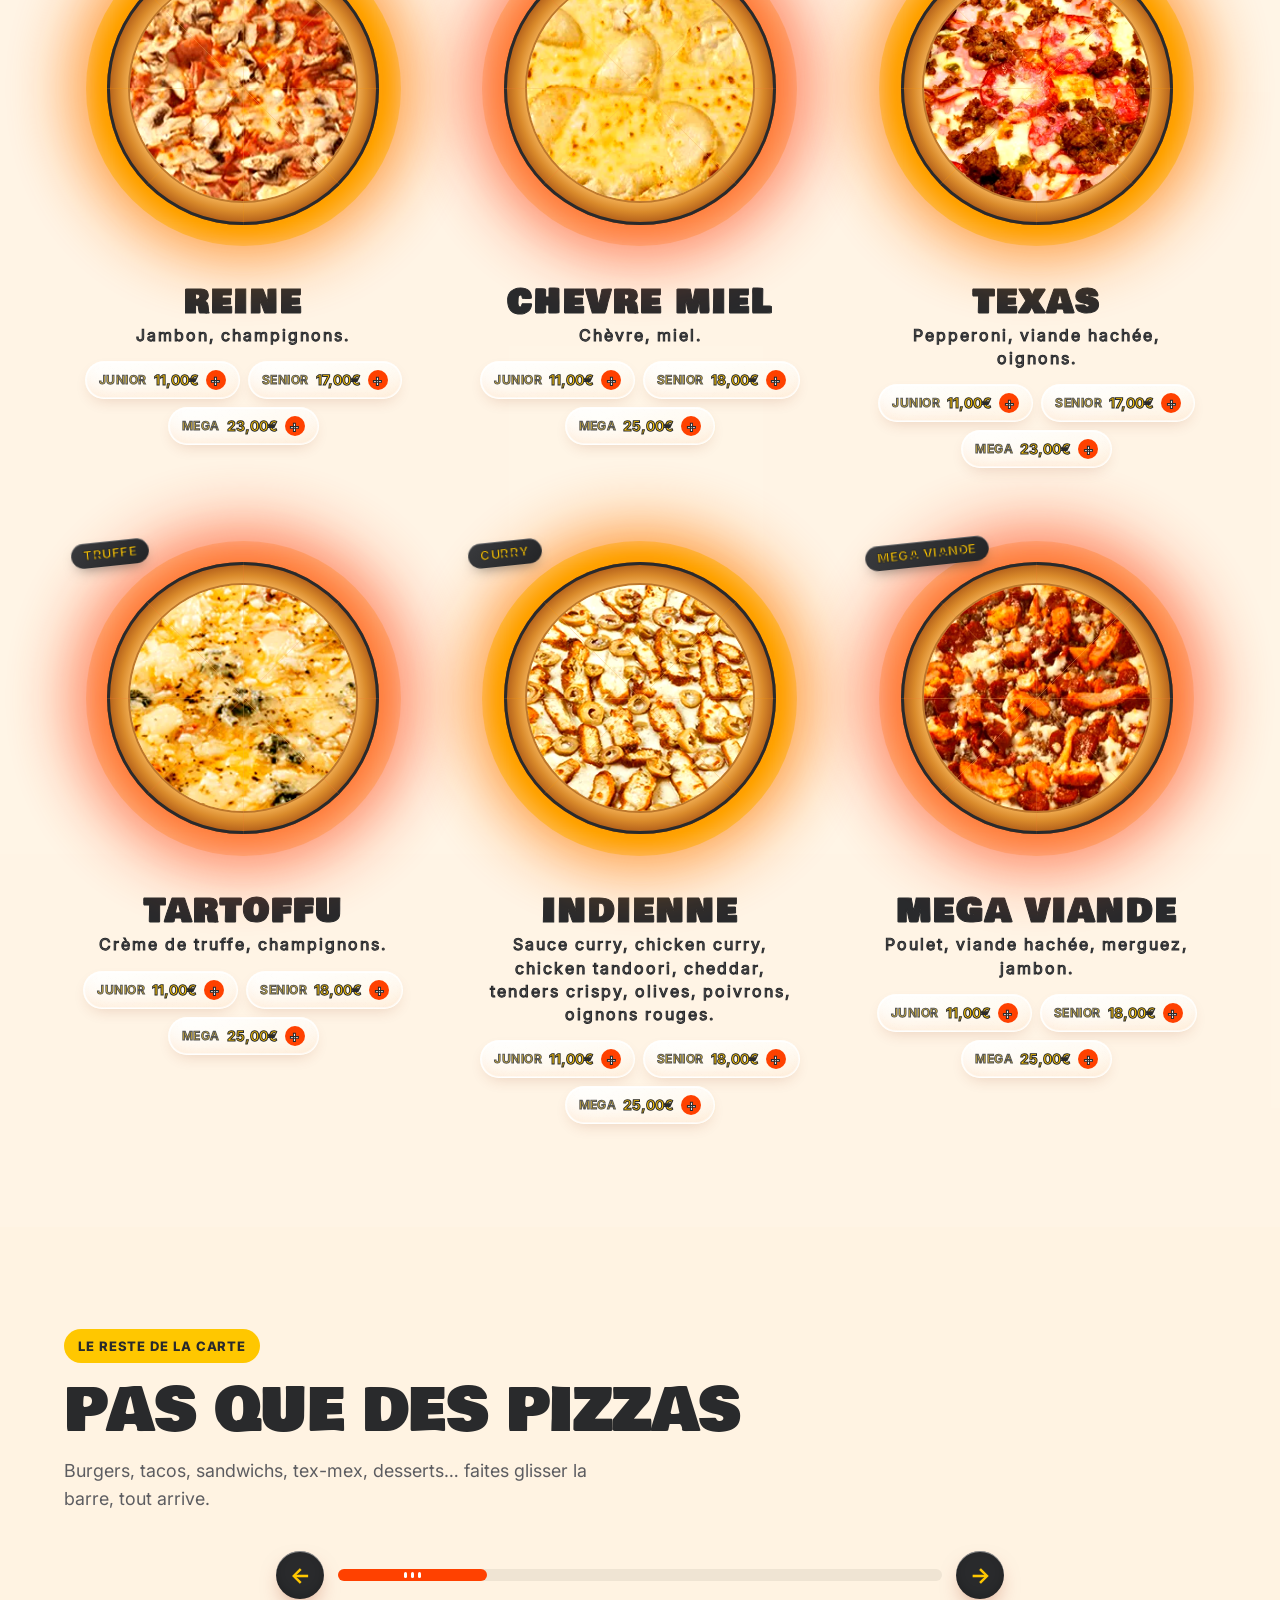
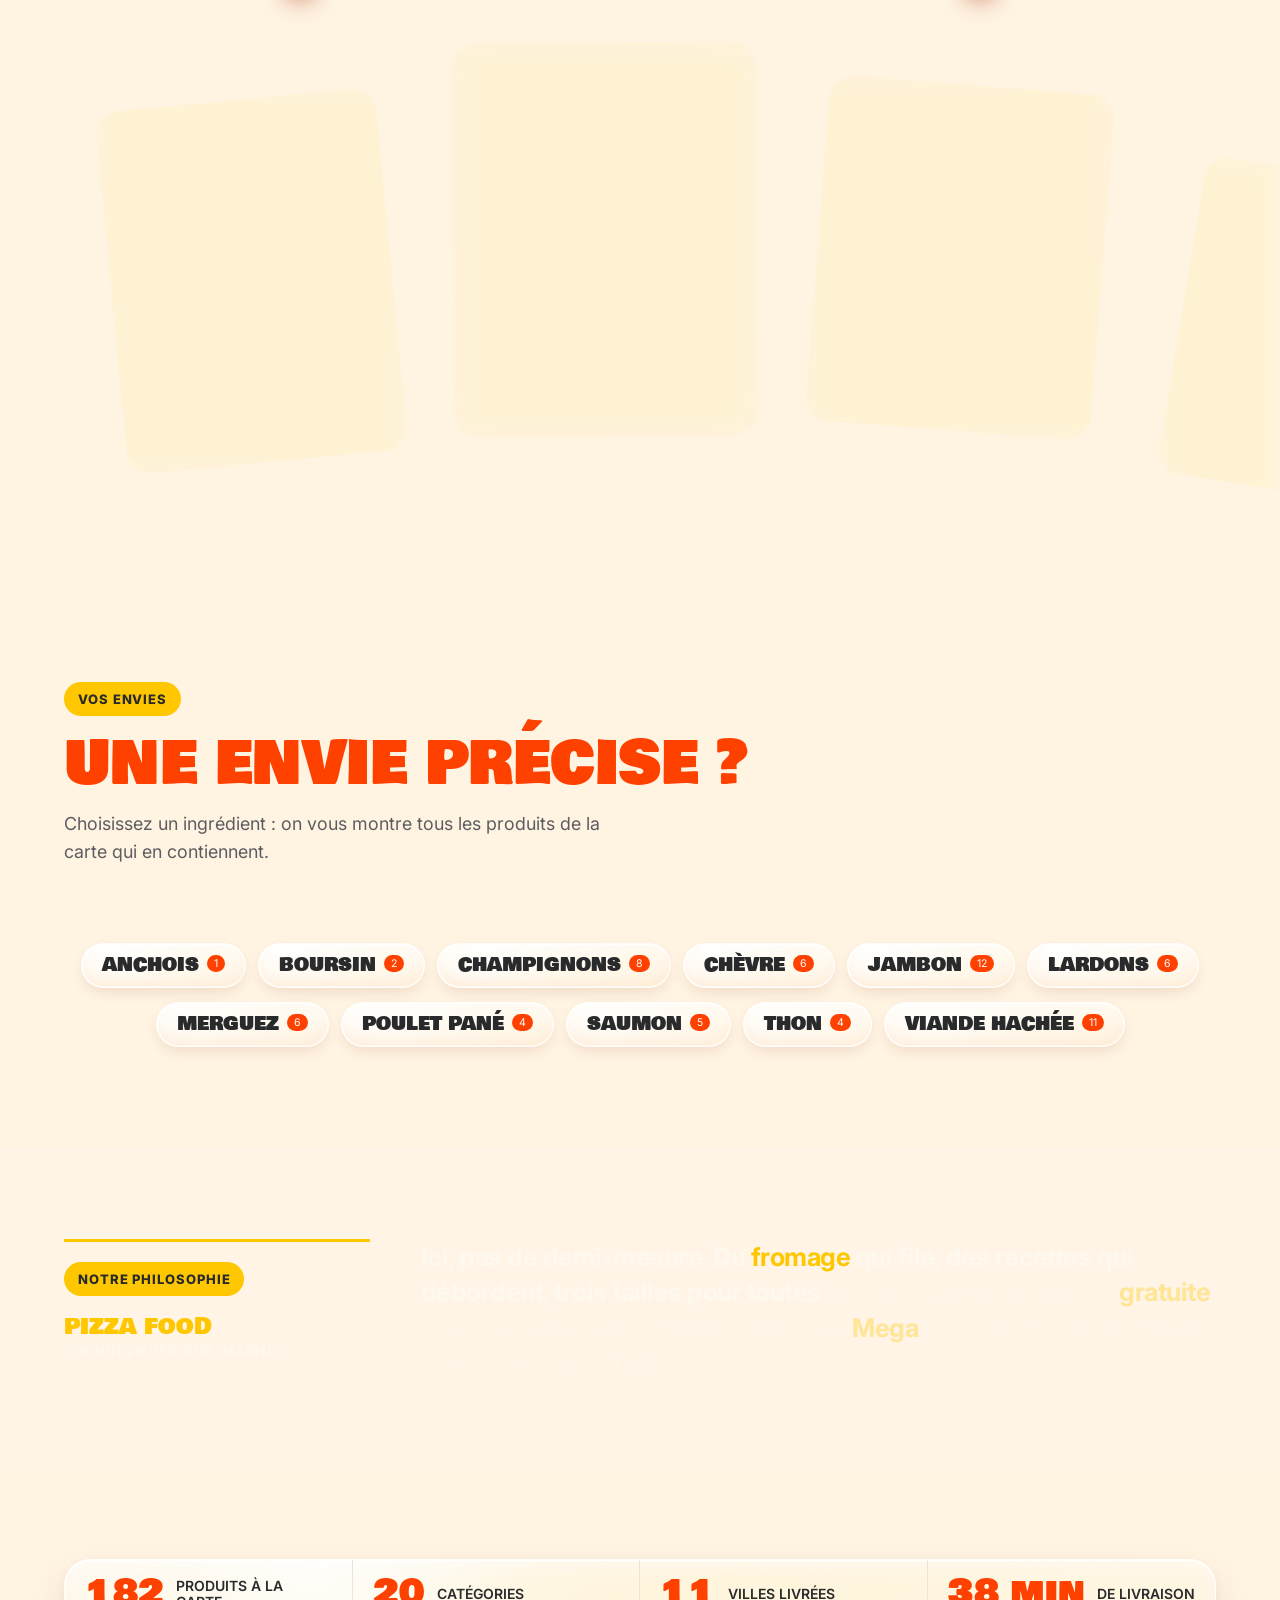
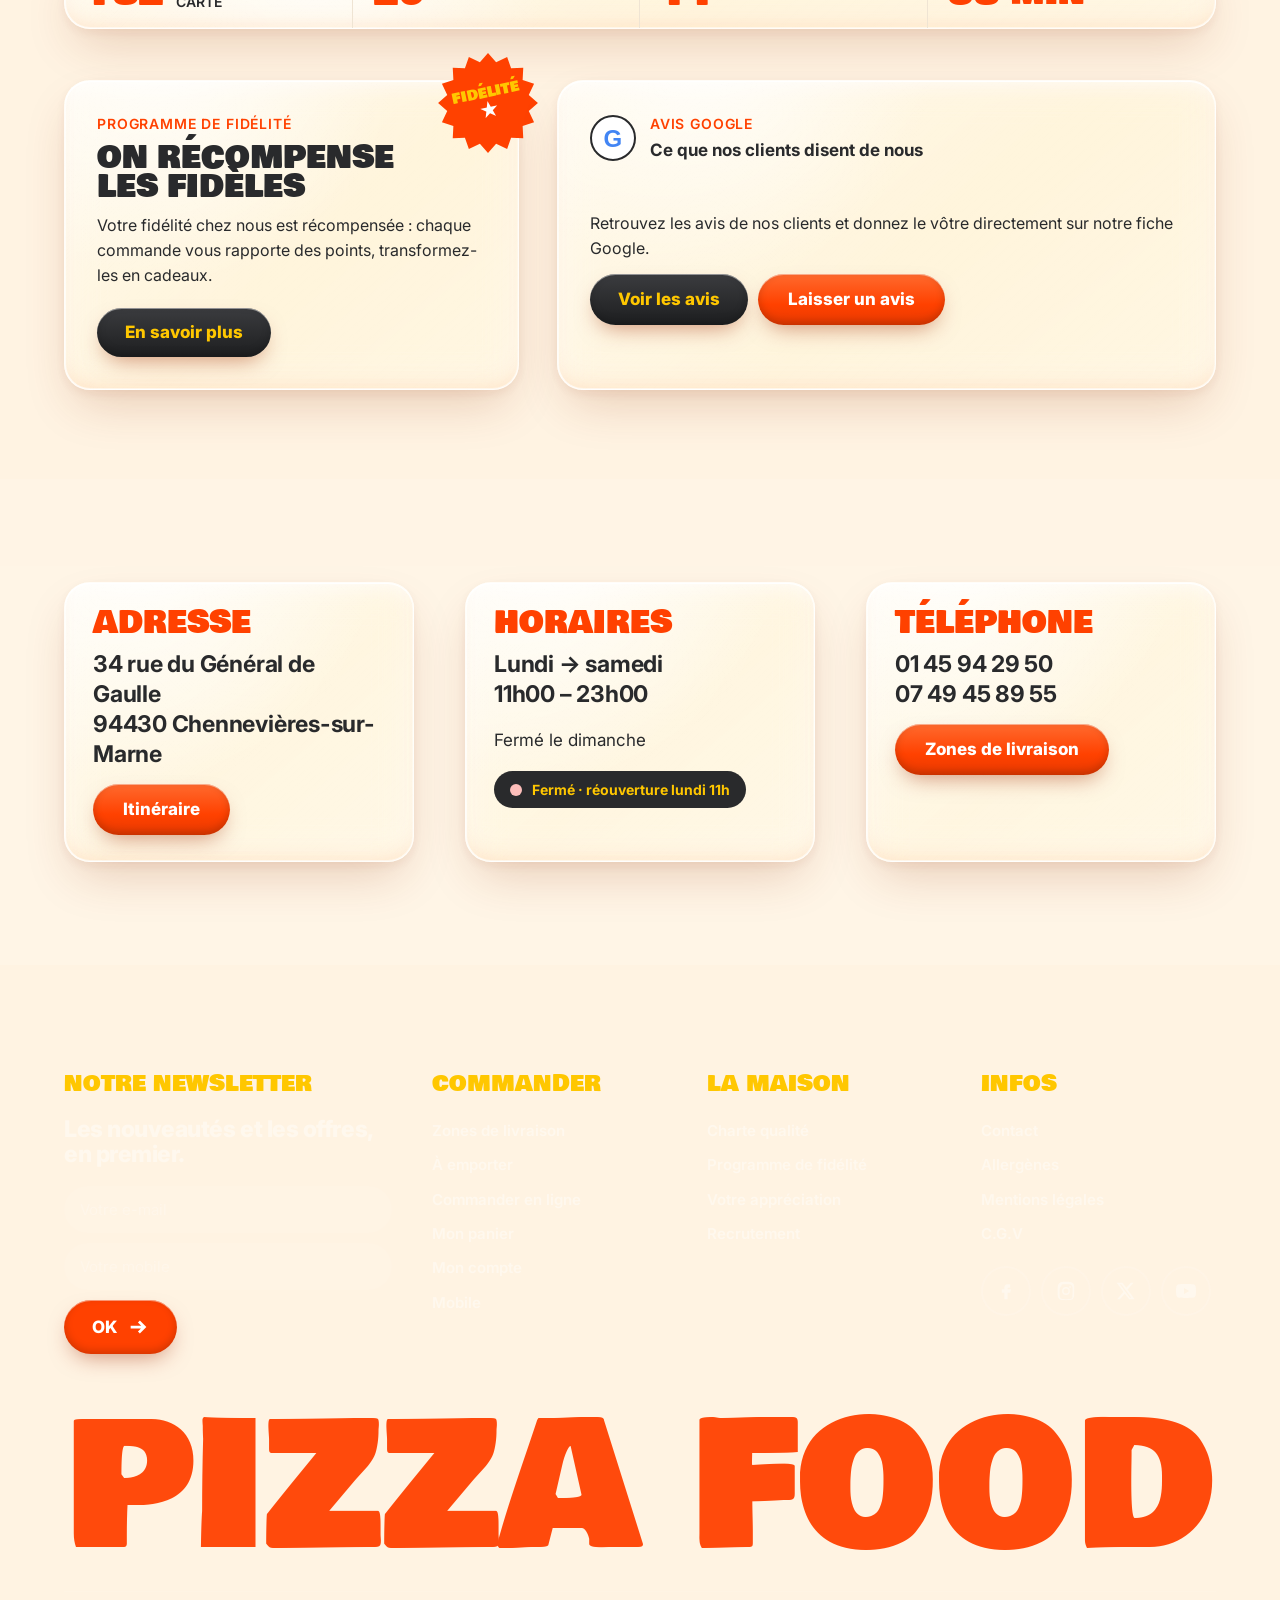
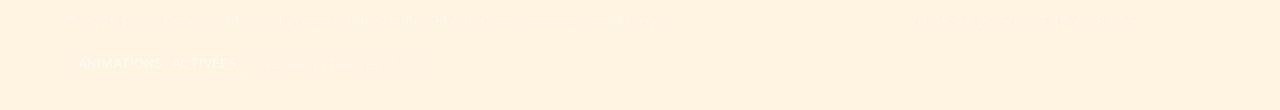
==== commit 9162e963: "Curseur normal, effet liquid glass sur les présentations - Suppression du curseur personnalisé : le " ====
--- a/pizza-food/index.html
+++ b/pizza-food/index.html
@@ -9,8 +9,9 @@
   <link rel="preconnect" href="https://fonts.googleapis.com">
   <link rel="preconnect" href="https://fonts.gstatic.com" crossorigin>
   <link href="https://fonts.googleapis.com/css2?family=Archivo:wdth,wght@62..125,400..900&family=Bowlby+One+SC&family=Inter:wght@400;500;600;700;800&family=Open+Sans:wght@400;600;700&family=Oswald:wght@500;600;700&display=swap" rel="stylesheet">
-  <link rel="stylesheet" href="css/style.css?v=10">
-  <link rel="stylesheet" href="css/raffine.css?v=10">
+  <link rel="stylesheet" href="css/style.css?v=11">
+  <link rel="stylesheet" href="css/raffine.css?v=11">
+  <link rel="stylesheet" href="css/glass.css?v=11">
   <noscript><style>.curtain{display:none}</style></noscript>
 </head>
 <body data-page="home">
@@ -247,12 +248,13 @@
     </section>
   </main>
 
-  <script>window.PF_VERSION = "10 raffinée (15/10)";</script>
-  <script src="js/config.js?v=10"></script>
-  <script src="js/data.js?v=10"></script>
-  <script src="js/options.js?v=10"></script>
-  <script src="js/pizza.js?v=10"></script>
-  <script src="js/shop.js?v=10"></script>
-  <script src="js/main.js?v=10"></script>
+  <script>window.PF_VERSION = "11 verre (15/10)";</script>
+  <script src="js/config.js?v=11"></script>
+  <script src="js/data.js?v=11"></script>
+  <script src="js/options.js?v=11"></script>
+  <script src="js/pizza.js?v=11"></script>
+  <script src="js/shop.js?v=11"></script>
+  <script src="js/main.js?v=11"></script>
+  <script src="js/glass.js?v=11"></script>
 </body>
 </html>
--- a/pizza-food/css/glass.css
+++ b/pizza-food/css/glass.css
@@ -0,0 +1,152 @@
+/* =========================================================
+   PIZZA FOOD — effet « liquid glass »
+   Se charge après raffine.css. Des halos de couleur flottent
+   derrière la page ; les présentations (vitrine, pizzas stars,
+   produits, cartes, panneaux, panier, fenêtres) deviennent des
+   plaques de verre : translucides, floutées, bords lumineux et
+   reflet qui suit la souris (js/glass.js règle --gx / --gy).
+   Pour l'enlever : retirer ce fichier (et js/glass.js) des pages.
+   ========================================================= */
+:root {
+  --glass-fill: linear-gradient(140deg, rgba(255, 255, 255, .58), rgba(255, 255, 255, .22) 55%, rgba(255, 255, 255, .36));
+  --glass-shine: radial-gradient(420px circle at var(--gx, 22%) var(--gy, -10%), rgba(255, 255, 255, .75), rgba(255, 255, 255, 0) 55%);
+  --glass-blur: blur(18px) saturate(185%);
+  --glass-edge:
+    inset 0 1px 0 rgba(255, 255, 255, .95),
+    inset 1px 0 0 rgba(255, 255, 255, .55),
+    inset 0 -1px 0 rgba(255, 255, 255, .35),
+    inset 0 0 0 1px rgba(255, 255, 255, .28),
+    inset 0 -14px 26px -18px rgba(255, 140, 40, .28),
+    inset 0 14px 22px -16px rgba(255, 255, 255, .9);
+  --glass-drop: 0 22px 50px -12px rgba(140, 50, 0, .22), 0 4px 12px rgba(140, 50, 0, .07);
+  --glass-drop-hover: 0 34px 70px -14px rgba(140, 50, 0, .32), 0 6px 16px rgba(140, 50, 0, .09);
+}
+
+/* ---------- Halos de couleur derrière la page ---------- */
+body { background: #fff3e2; }
+body::before {
+  content: ''; position: fixed; inset: -20vmax; z-index: -1; pointer-events: none;
+  background:
+    radial-gradient(30vmax 26vmax at 10% 16%, rgba(255, 199, 0, .85), transparent 70%),
+    radial-gradient(28vmax 24vmax at 90% 10%, rgba(255, 80, 20, .55), transparent 70%),
+    radial-gradient(34vmax 28vmax at 82% 74%, rgba(255, 130, 120, .65), transparent 70%),
+    radial-gradient(30vmax 26vmax at 14% 84%, rgba(255, 140, 30, .6), transparent 70%),
+    radial-gradient(26vmax 22vmax at 48% 46%, rgba(255, 205, 90, .6), transparent 70%),
+    radial-gradient(18vmax 16vmax at 62% 30%, rgba(255, 100, 60, .35), transparent 70%);
+  filter: blur(30px);
+  animation: glass-drift 26s ease-in-out infinite alternate;
+}
+@keyframes glass-drift { 50% { transform: translate3d(3vmax, -2vmax, 0) rotate(4deg) scale(1.05); } 100% { transform: translate3d(-3vmax, 2vmax, 0) rotate(-3deg); } }
+main { position: relative; z-index: 0; }
+
+/* les fonds clairs deviennent transparents pour laisser voir les halos */
+.band--orange, .band--pink, .band--yellow, .band--lemon, .band--cream, .hero, .phero, .co-hero, .cat:nth-of-type(odd), .cat:nth-of-type(even) { background: transparent !important; }
+.cat:nth-of-type(even) { background: rgba(255, 255, 255, .12) !important; }
+.band--orange:not(.hero):not(.phero):not(.co-hero), .band--pink { background: rgba(255, 255, 255, .12) !important; }
+
+/* ---------- La plaque de verre ---------- */
+.mode__card, .offer, .card, .panel, .stats-bar, .number, .rcard__inner, .infos__col, .co__panel, .co__sum, .co__recap, .co__sug, .co__addr, .checker form, .zone, .envie, .chip, .phero__chips span, .catbar a, .review, .cart, .modal__box, .cmp__box, .co__steps button, .seg, .toast, .reviews__arrows button {
+  background: var(--glass-shine), var(--glass-fill) !important;
+  -webkit-backdrop-filter: var(--glass-blur);
+  backdrop-filter: var(--glass-blur);
+  border: 1px solid rgba(255, 255, 255, .7) !important;
+  box-shadow: var(--glass-edge), var(--glass-drop) !important;
+}
+.mode__card:hover, .offer:hover, .card:hover, .number:hover, .rcard:hover .rcard__inner, .co__sug:hover, .panel:hover {
+  box-shadow: var(--glass-edge), var(--glass-drop-hover) !important;
+}
+/* petites pastilles : ombre plus légère */
+.chip, .envie, .zone, .catbar a, .phero__chips span, .co__steps button, .seg { box-shadow: var(--glass-edge), 0 6px 16px -6px rgba(140, 50, 0, .2) !important; }
+.chip:hover, .catbar a:hover, .envie:hover { background: linear-gradient(140deg, rgba(255, 214, 80, .85), rgba(255, 199, 0, .55)) !important; color: var(--ink); }
+.catbar a.is-active, .envie[aria-pressed="true"], .seg button[aria-pressed="true"], .co__steps button.is-done { background: linear-gradient(140deg, rgba(41, 42, 44, .92), rgba(41, 42, 44, .78)) !important; color: var(--yellow) !important; }
+.co__steps button.is-current, .mode__card[aria-checked="true"], .co__addr.is-on {
+  background: var(--glass-shine), linear-gradient(140deg, rgba(255, 228, 130, .82), rgba(255, 199, 0, .38)) !important;
+  border-color: rgba(255, 236, 170, .95) !important;
+}
+.seg { overflow: hidden; }
+.seg button { background: transparent; }
+.zone--hq { background: linear-gradient(140deg, rgba(41, 42, 44, .92), rgba(41, 42, 44, .75)) !important; }
+.zone.is-match { background: linear-gradient(140deg, rgba(255, 214, 80, .9), rgba(255, 199, 0, .6)) !important; }
+
+/* ---------- Vitrine (héros) : la pizza posée sur un disque de verre ---------- */
+.hero__pizza-wrap::before { inset: -6%; background: radial-gradient(circle at 40% 35%, #ffd84a, #ffb300 55%, #ff7a1a); filter: blur(28px); opacity: .85; animation: glass-pulse 6s ease-in-out infinite; }
+@keyframes glass-pulse { 50% { transform: scale(1.06); opacity: .7; } }
+.hero__pizza-wrap .showcase__drop {
+  padding: 5%;
+  background: var(--glass-shine), linear-gradient(140deg, rgba(255, 255, 255, .55), rgba(255, 255, 255, .14) 60%, rgba(255, 255, 255, .32)) !important;
+  -webkit-backdrop-filter: blur(14px) saturate(190%); backdrop-filter: blur(14px) saturate(190%);
+  border: 1px solid rgba(255, 255, 255, .8);
+  box-shadow: var(--glass-edge), inset 0 0 40px rgba(255, 255, 255, .25), 0 40px 80px -20px rgba(150, 50, 0, .45) !important;
+}
+.hero__facts > div, .hero__kicker {
+  padding: 12px 18px; border-radius: 18px;
+  background: var(--glass-fill); -webkit-backdrop-filter: var(--glass-blur); backdrop-filter: var(--glass-blur);
+  border: 1px solid rgba(255, 255, 255, .75); box-shadow: var(--glass-edge), 0 10px 26px -10px rgba(140, 50, 0, .25);
+}
+.hero__kicker { border-radius: 999px; padding: 8px 16px; }
+.hero__facts { gap: 14px; }
+
+/* ---------- Pizzas stars : disque de verre et halo coloré ---------- */
+.star__burst::before {
+  inset: 6%;
+  background: var(--glass-shine), linear-gradient(140deg, rgba(255, 255, 255, .6), rgba(255, 255, 255, .12) 60%, rgba(255, 255, 255, .3)) !important;
+  -webkit-backdrop-filter: blur(12px) saturate(190%); backdrop-filter: blur(12px) saturate(190%);
+  border: 1px solid rgba(255, 255, 255, .8);
+  box-shadow: var(--glass-edge), 0 30px 60px -18px rgba(150, 50, 0, .4);
+}
+.star__burst::after { content: ''; position: absolute; inset: 4%; z-index: -1; border-radius: 50%; background: radial-gradient(circle, #ffc700, #ff7a1a 70%); filter: blur(34px); opacity: .95; }
+.star:nth-child(even) .star__burst::after { background: radial-gradient(circle, #ffb0a0, #ff5a2a 70%); }
+.star__burst { isolation: isolate; }
+.star__tag { z-index: 3; background: linear-gradient(140deg, #3a3b3e, #232426); color: #ffc700; font-size: 13px; letter-spacing: .04em; box-shadow: inset 0 1px 0 rgba(255, 255, 255, .25), 0 6px 14px -6px rgba(0, 0, 0, .5); }
+
+/* ---------- Produits : bulle de verre derrière la photo ---------- */
+.card__media::before, .rcard__media::before {
+  background: radial-gradient(circle at 35% 30%, rgba(255, 255, 255, .9), rgba(255, 255, 255, .25) 60%), radial-gradient(circle, rgba(255, 199, 0, .55), rgba(255, 120, 30, .2)) !important;
+  border: 1px solid rgba(255, 255, 255, .8) !important;
+  box-shadow: inset 0 2px 0 rgba(255, 255, 255, .9), inset 0 -10px 22px rgba(255, 150, 40, .22), 0 14px 30px -12px rgba(150, 50, 0, .35);
+}
+.rcard__media::before { scale: .9; }
+.card__media > img, .rcard__media img { position: relative; }
+.offer__img { border: 1px solid rgba(255, 255, 255, .7); box-shadow: inset 0 1px 0 rgba(255, 255, 255, .6), 0 14px 30px -14px rgba(0, 0, 0, .4); }
+
+/* ---------- Barres : navigation, catégories, bandeaux ---------- */
+.nav.is-scrolled, .catbar {
+  background: linear-gradient(180deg, rgba(255, 255, 255, .62), rgba(255, 255, 255, .38)) !important;
+  -webkit-backdrop-filter: blur(20px) saturate(180%); backdrop-filter: blur(20px) saturate(180%);
+  border-bottom: 1px solid rgba(255, 255, 255, .8);
+  box-shadow: inset 0 -1px 0 rgba(255, 255, 255, .6), 0 10px 30px -14px rgba(140, 50, 0, .25);
+}
+.nav__cart { background: linear-gradient(140deg, rgba(41, 42, 44, .94), rgba(41, 42, 44, .78)); box-shadow: inset 0 1px 0 rgba(255, 255, 255, .25), 0 10px 24px -10px rgba(0, 0, 0, .5); }
+.marquee--yellow { background: linear-gradient(180deg, rgba(255, 214, 70, .85), rgba(255, 199, 0, .7)); -webkit-backdrop-filter: blur(10px); backdrop-filter: blur(10px); box-shadow: inset 0 1px 0 rgba(255, 255, 255, .7); }
+.offer-strip, .marquee--pink { background: linear-gradient(180deg, rgba(41, 42, 44, .9), rgba(41, 42, 44, .82)); }
+
+/* ---------- Boutons : effet verre bombé ---------- */
+.btn--pill, .btn--dark, .rail-ctrl__arrow, .catbar__arrow, .rcard__go { box-shadow: inset 0 1px 0 rgba(255, 255, 255, .45), inset 0 -3px 8px rgba(0, 0, 0, .18), 0 10px 22px -8px rgba(160, 40, 0, .5) !important; }
+.btn--pill { background: linear-gradient(180deg, #ff6a2e, #ff4100 60%, #e83a00); }
+.btn--dark { background: linear-gradient(180deg, #3b3c3f, #292a2c 60%, #1d1e20); }
+.btn--ghost { background: var(--glass-fill); -webkit-backdrop-filter: var(--glass-blur); backdrop-filter: var(--glass-blur); border-color: rgba(41, 42, 44, .85); box-shadow: var(--glass-edge); }
+.btn--ghost:hover { background: var(--ink); }
+
+/* ---------- Fenêtres ---------- */
+.modal { background: rgba(41, 42, 44, .35); -webkit-backdrop-filter: blur(6px); backdrop-filter: blur(6px); }
+.cmp { -webkit-backdrop-filter: blur(6px); backdrop-filter: blur(6px); background: rgba(41, 42, 44, .4); }
+.modal__head, .cmp__head, .cmp__foot, .cmp__sizes, .cmp__body, .modal__body, .cart__head, .cart__foot { background: transparent !important; }
+.cmp__box, .modal__box { background: var(--glass-shine), linear-gradient(140deg, rgba(255, 252, 245, .9), rgba(255, 248, 236, .78)) !important; }
+.cart { background: linear-gradient(160deg, rgba(255, 252, 245, .86), rgba(255, 246, 232, .72)) !important; border-radius: 26px 0 0 26px; }
+.field input, .field textarea, .field select { background: rgba(255, 255, 255, .6); }
+
+/* ---------- Plateau de la commande ---------- */
+.co__visual .v2d::before { background: radial-gradient(closest-side, rgba(255, 199, 0, .55), rgba(255, 199, 0, 0)); }
+
+/* ---------- Téléphones : flou plus léger (plus fluide) ---------- */
+@media (max-width: 860px) {
+  :root { --glass-blur: blur(10px) saturate(170%); }
+  .card, .chip { -webkit-backdrop-filter: none; backdrop-filter: none; }
+  .card { background: var(--glass-shine), linear-gradient(140deg, rgba(255, 255, 255, .78), rgba(255, 255, 255, .5)) !important; }
+  body::before { animation: none; }
+}
+/* la carte compte ~190 produits : pas de flou sous chaque carte pour rester fluide */
+body[data-page="carte"] .card { -webkit-backdrop-filter: none; backdrop-filter: none; background: var(--glass-shine), linear-gradient(140deg, rgba(255, 255, 255, .7), rgba(255, 255, 255, .32)) !important; }
+.no-motion body::before, .no-motion .hero__pizza-wrap::before { animation: none; }
+.card__media::before { scale: .86; }
+.card:hover .card__media::before { scale: 1; }
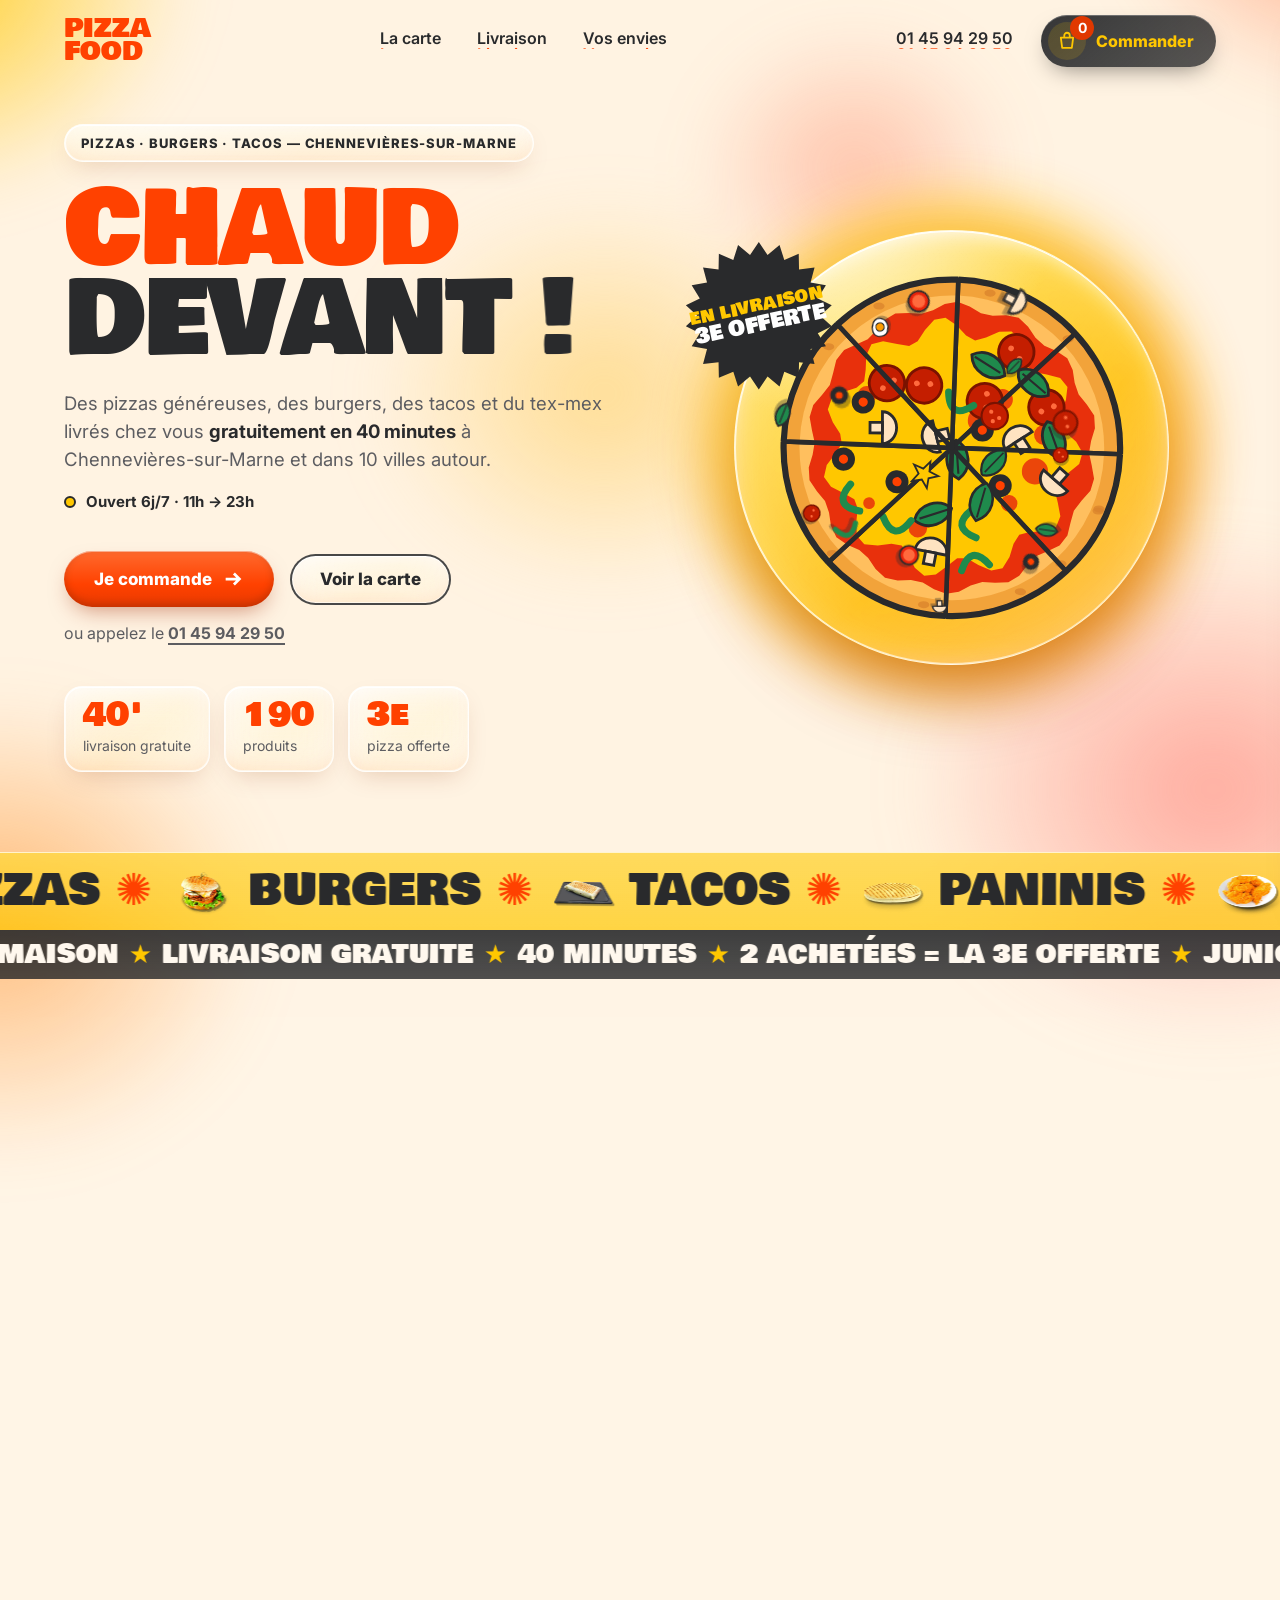
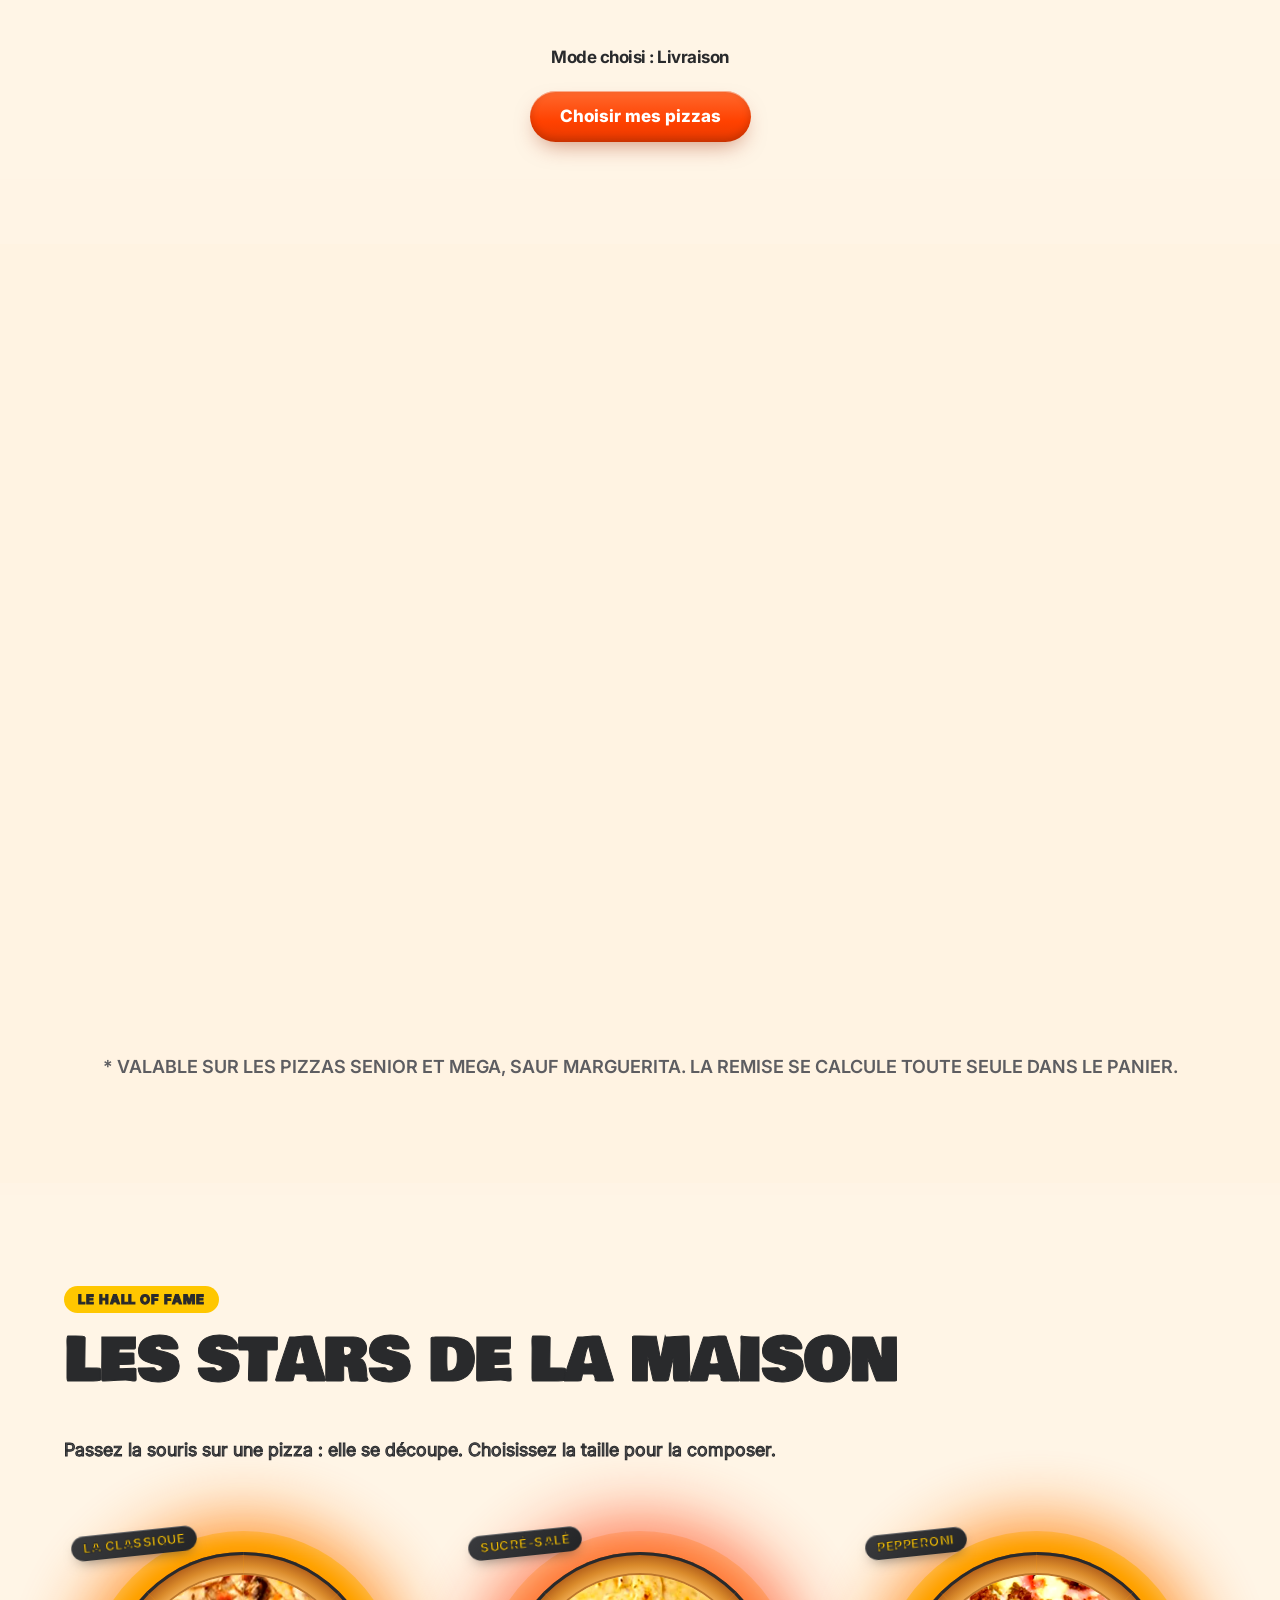
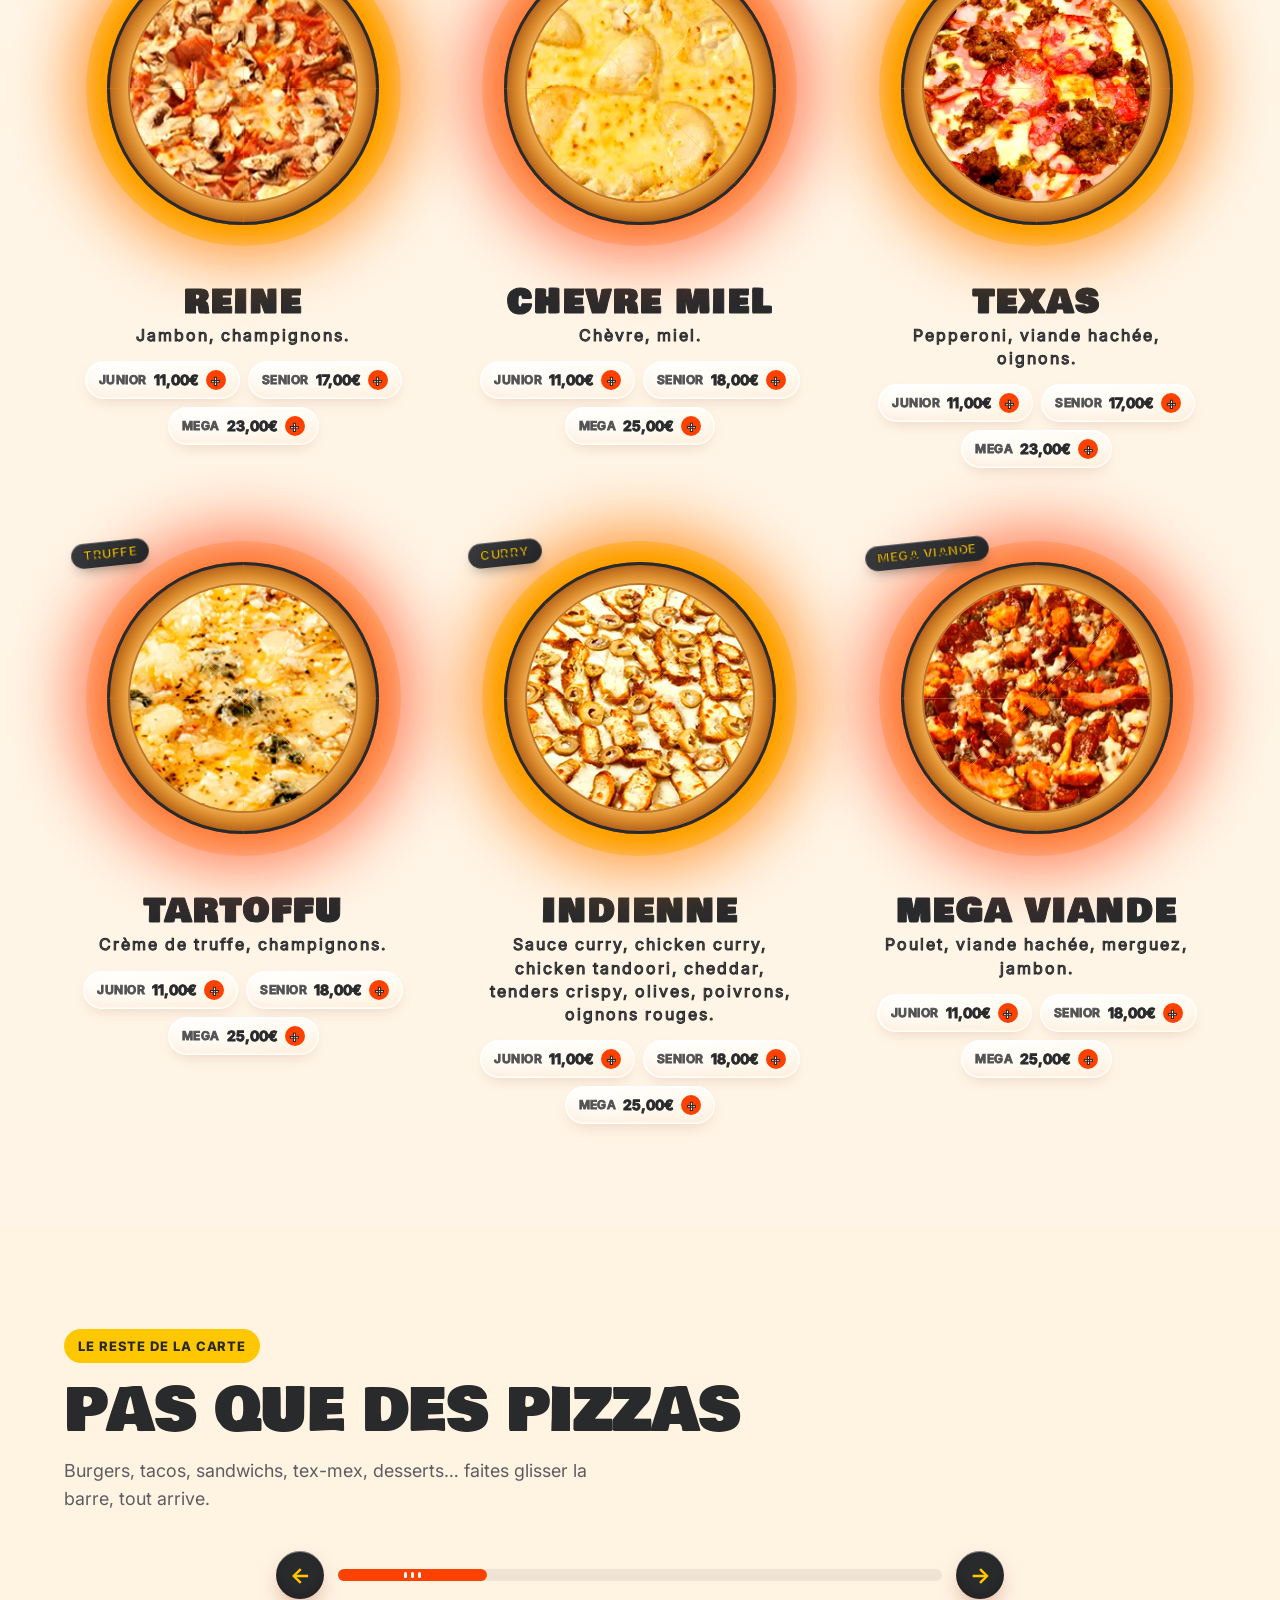
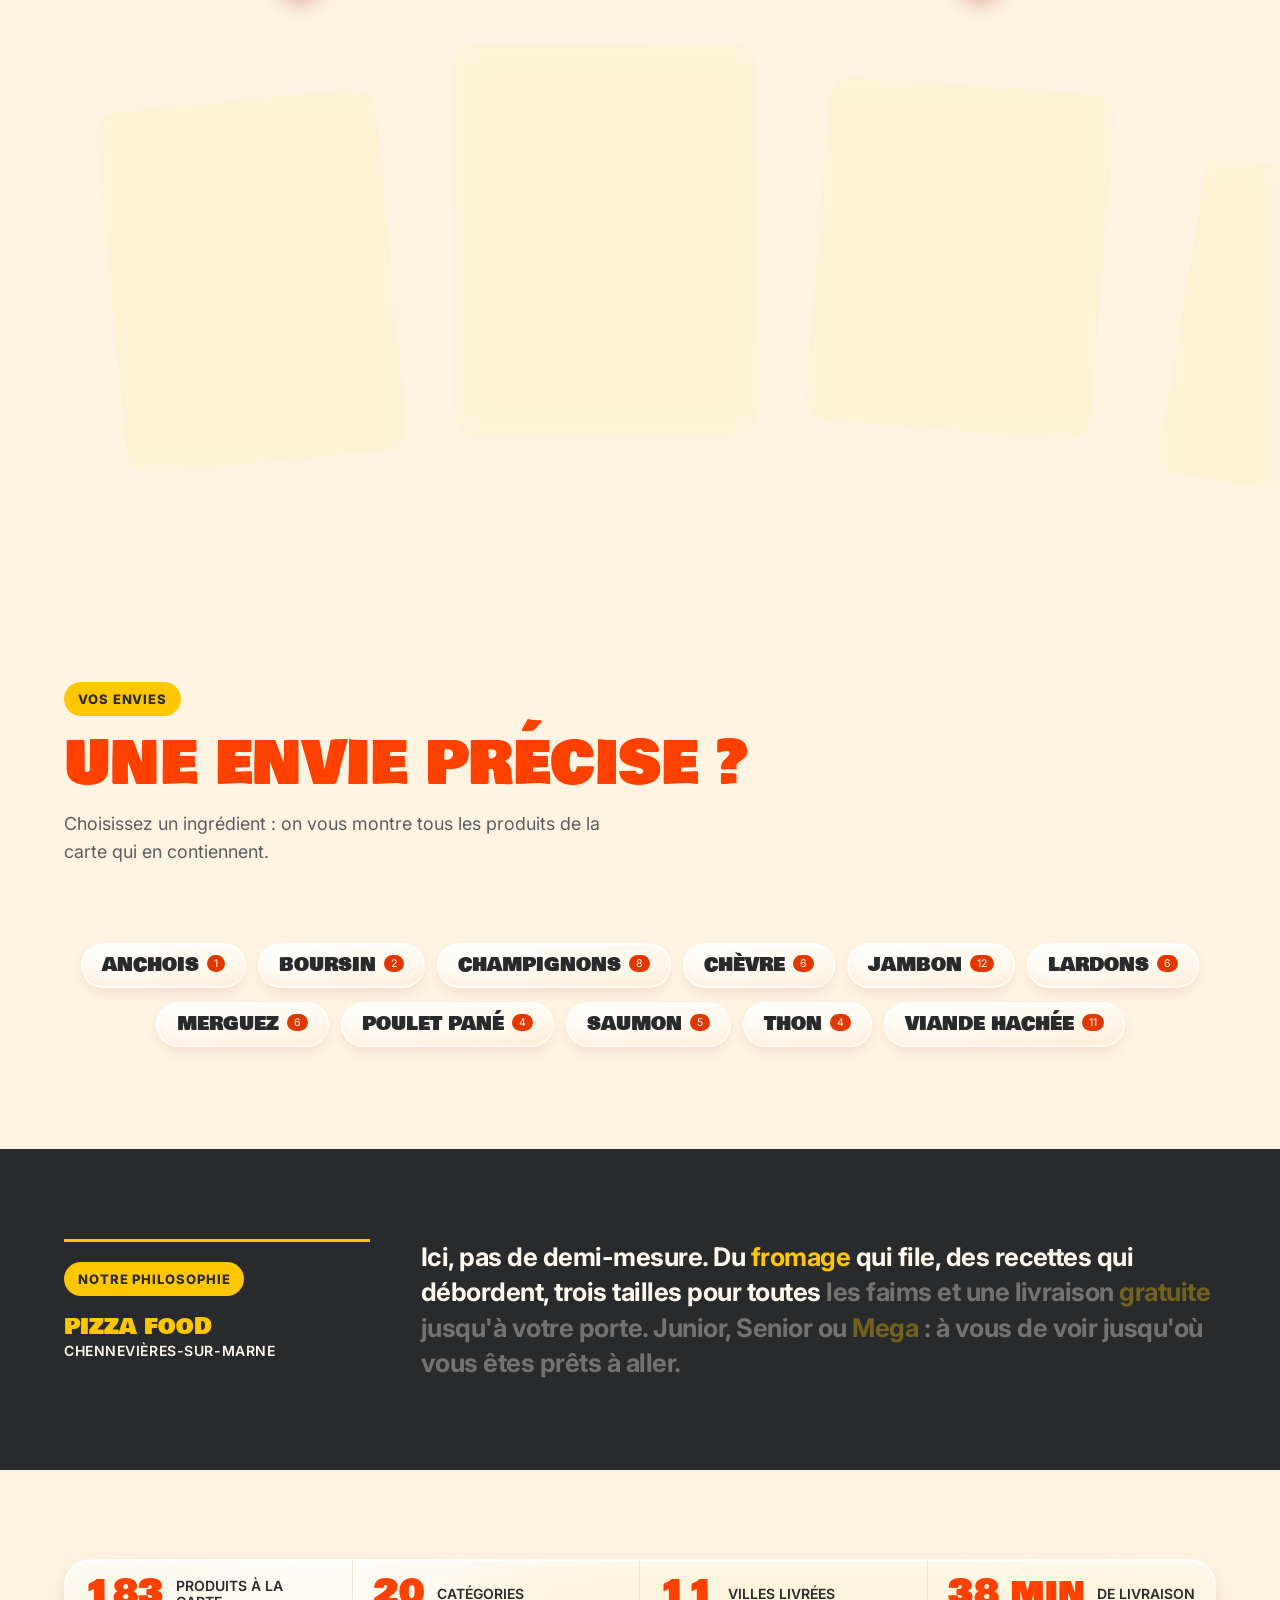
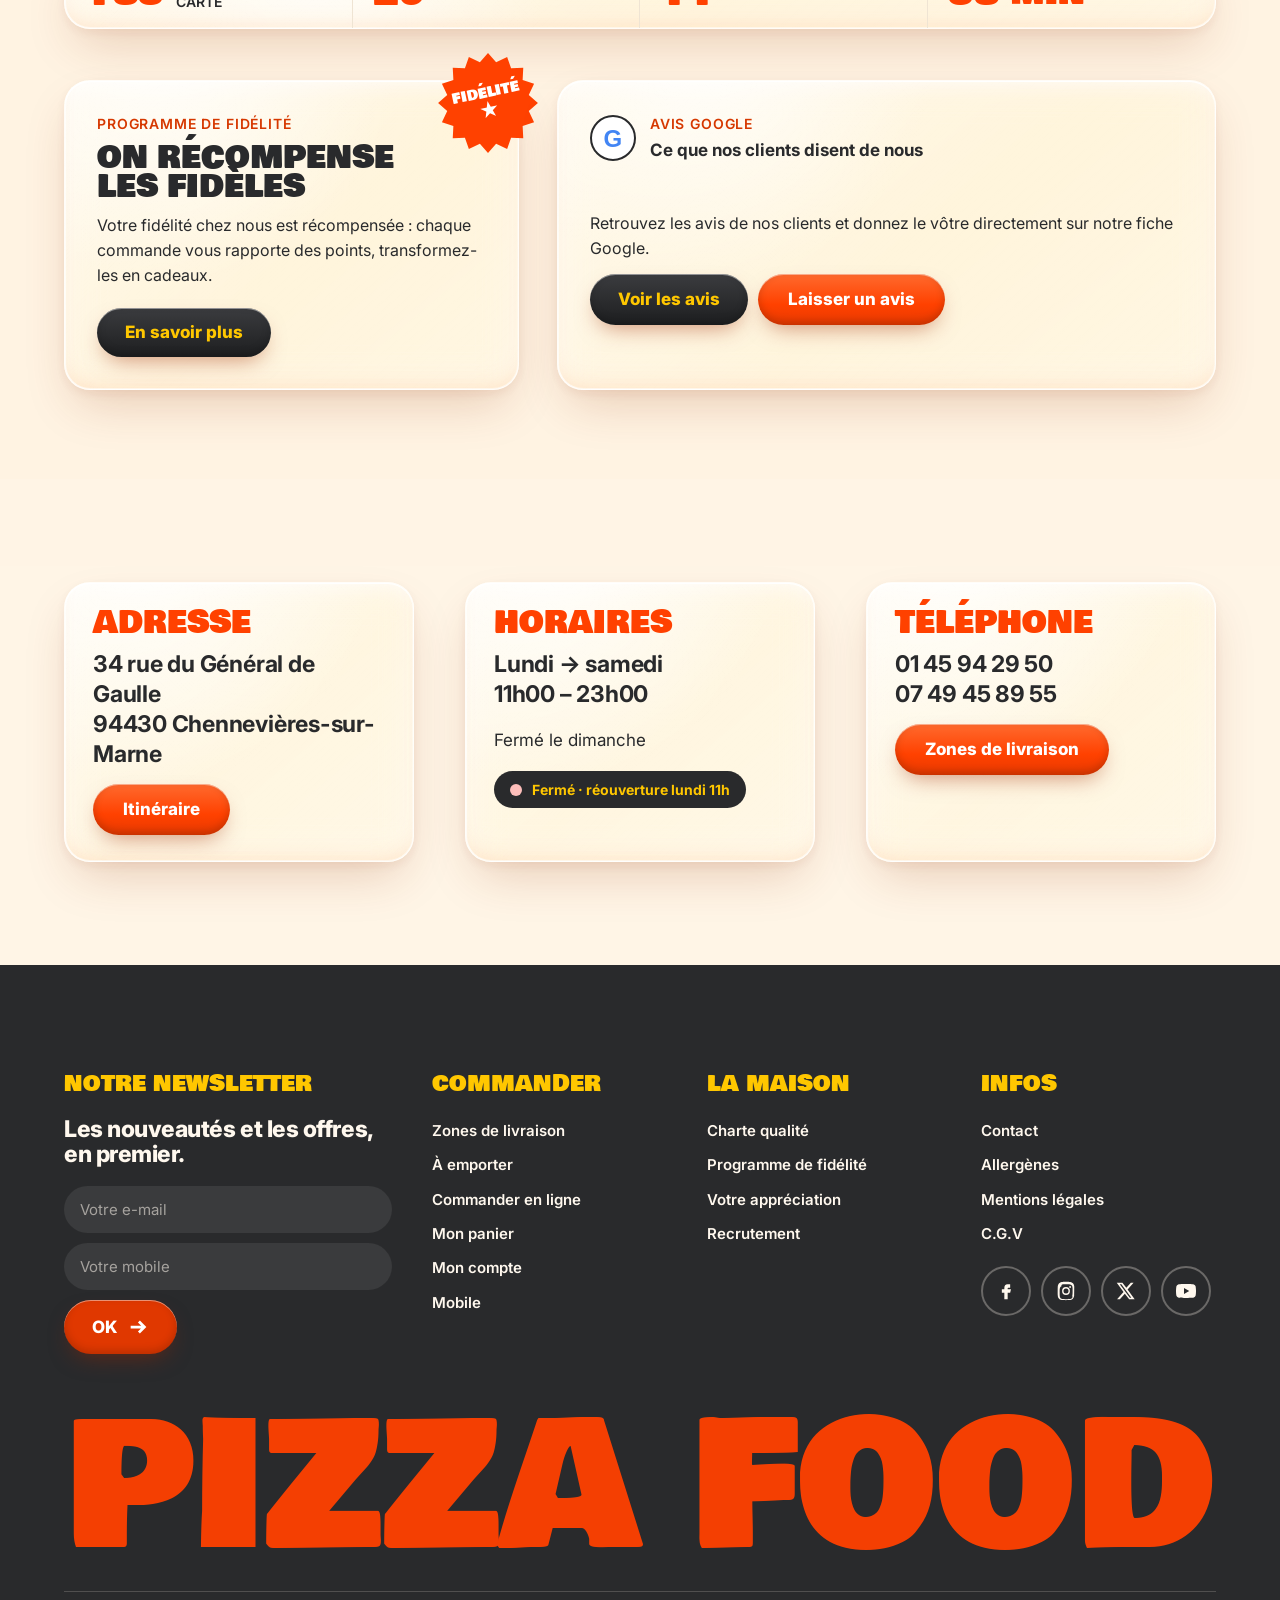
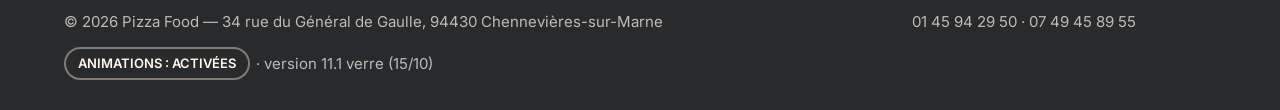
==== commit 0974e0b6: "Lisibilité : plus de texte clair sur fond clair - Le manifeste et le pied de page retrouvent leur fo" ====
--- a/pizza-food/index.html
+++ b/pizza-food/index.html
@@ -9,9 +9,9 @@
   <link rel="preconnect" href="https://fonts.googleapis.com">
   <link rel="preconnect" href="https://fonts.gstatic.com" crossorigin>
   <link href="https://fonts.googleapis.com/css2?family=Archivo:wdth,wght@62..125,400..900&family=Bowlby+One+SC&family=Inter:wght@400;500;600;700;800&family=Open+Sans:wght@400;600;700&family=Oswald:wght@500;600;700&display=swap" rel="stylesheet">
-  <link rel="stylesheet" href="css/style.css?v=11">
-  <link rel="stylesheet" href="css/raffine.css?v=11">
-  <link rel="stylesheet" href="css/glass.css?v=11">
+  <link rel="stylesheet" href="css/style.css?v=11.1">
+  <link rel="stylesheet" href="css/raffine.css?v=11.1">
+  <link rel="stylesheet" href="css/glass.css?v=11.1">
   <noscript><style>.curtain{display:none}</style></noscript>
 </head>
 <body data-page="home">
@@ -248,13 +248,13 @@
     </section>
   </main>
 
-  <script>window.PF_VERSION = "11 verre (15/10)";</script>
-  <script src="js/config.js?v=11"></script>
-  <script src="js/data.js?v=11"></script>
-  <script src="js/options.js?v=11"></script>
-  <script src="js/pizza.js?v=11"></script>
-  <script src="js/shop.js?v=11"></script>
-  <script src="js/main.js?v=11"></script>
-  <script src="js/glass.js?v=11"></script>
+  <script>window.PF_VERSION = "11.1 verre (15/10)";</script>
+  <script src="js/config.js?v=11.1"></script>
+  <script src="js/data.js?v=11.1"></script>
+  <script src="js/options.js?v=11.1"></script>
+  <script src="js/pizza.js?v=11.1"></script>
+  <script src="js/shop.js?v=11.1"></script>
+  <script src="js/main.js?v=11.1"></script>
+  <script src="js/glass.js?v=11.1"></script>
 </body>
 </html>
--- a/pizza-food/css/glass.css
+++ b/pizza-food/css/glass.css
@@ -150,3 +150,19 @@
 .no-motion body::before, .no-motion .hero__pizza-wrap::before { animation: none; }
 .card__media::before { scale: .86; }
 .card:hover .card__media::before { scale: 1; }
+
+/* ---------- Lisibilité : aucun texte clair sur fond clair ---------- */
+/* les sections sombres gardent leur fond sombre malgré le verre */
+section.manifesto.band--orange:not(.hero):not(.phero):not(.co-hero), footer.footer { background: #292a2c !important; }
+section.manifesto::after, footer.footer::after { display: none; }
+/* les anciennes bandes orange / roses sont maintenant claires : texte foncé */
+.band--orange:not(.manifesto), .band--pink { color: var(--ink); }
+.chip, .chip small, .chip b { color: var(--ink); }
+.chip:hover, .chip:hover small, .chip:hover b { color: var(--yellow); }
+/* orange un peu plus foncé pour les petits textes sur fond clair */
+.catbar a sup, .opt__price, .co__pname small, .panel__kicker, .cart__hint b, .rcard__num, .co__tot, .co__sug span, .co__det em, .card__price, .line--disc { color: #d63800 !important; }
+.catbar a.is-active sup { color: var(--yellow) !important; }
+/* pastilles orange : texte blanc (le jaune se lisait mal sur l'orange) */
+.burst-badge--orange > span, .burst-badge--orange b { color: #fff; }
+/* petits textes blancs sur orange : orange un peu plus profond */
+.mode__offer:not(.mode__offer--muted), .envie small, .co__bar:not(.co__bar--promo), .nav__cart-count, .footer .btn--dark, .citem__free, .co__total { background: #e03800 !important; }
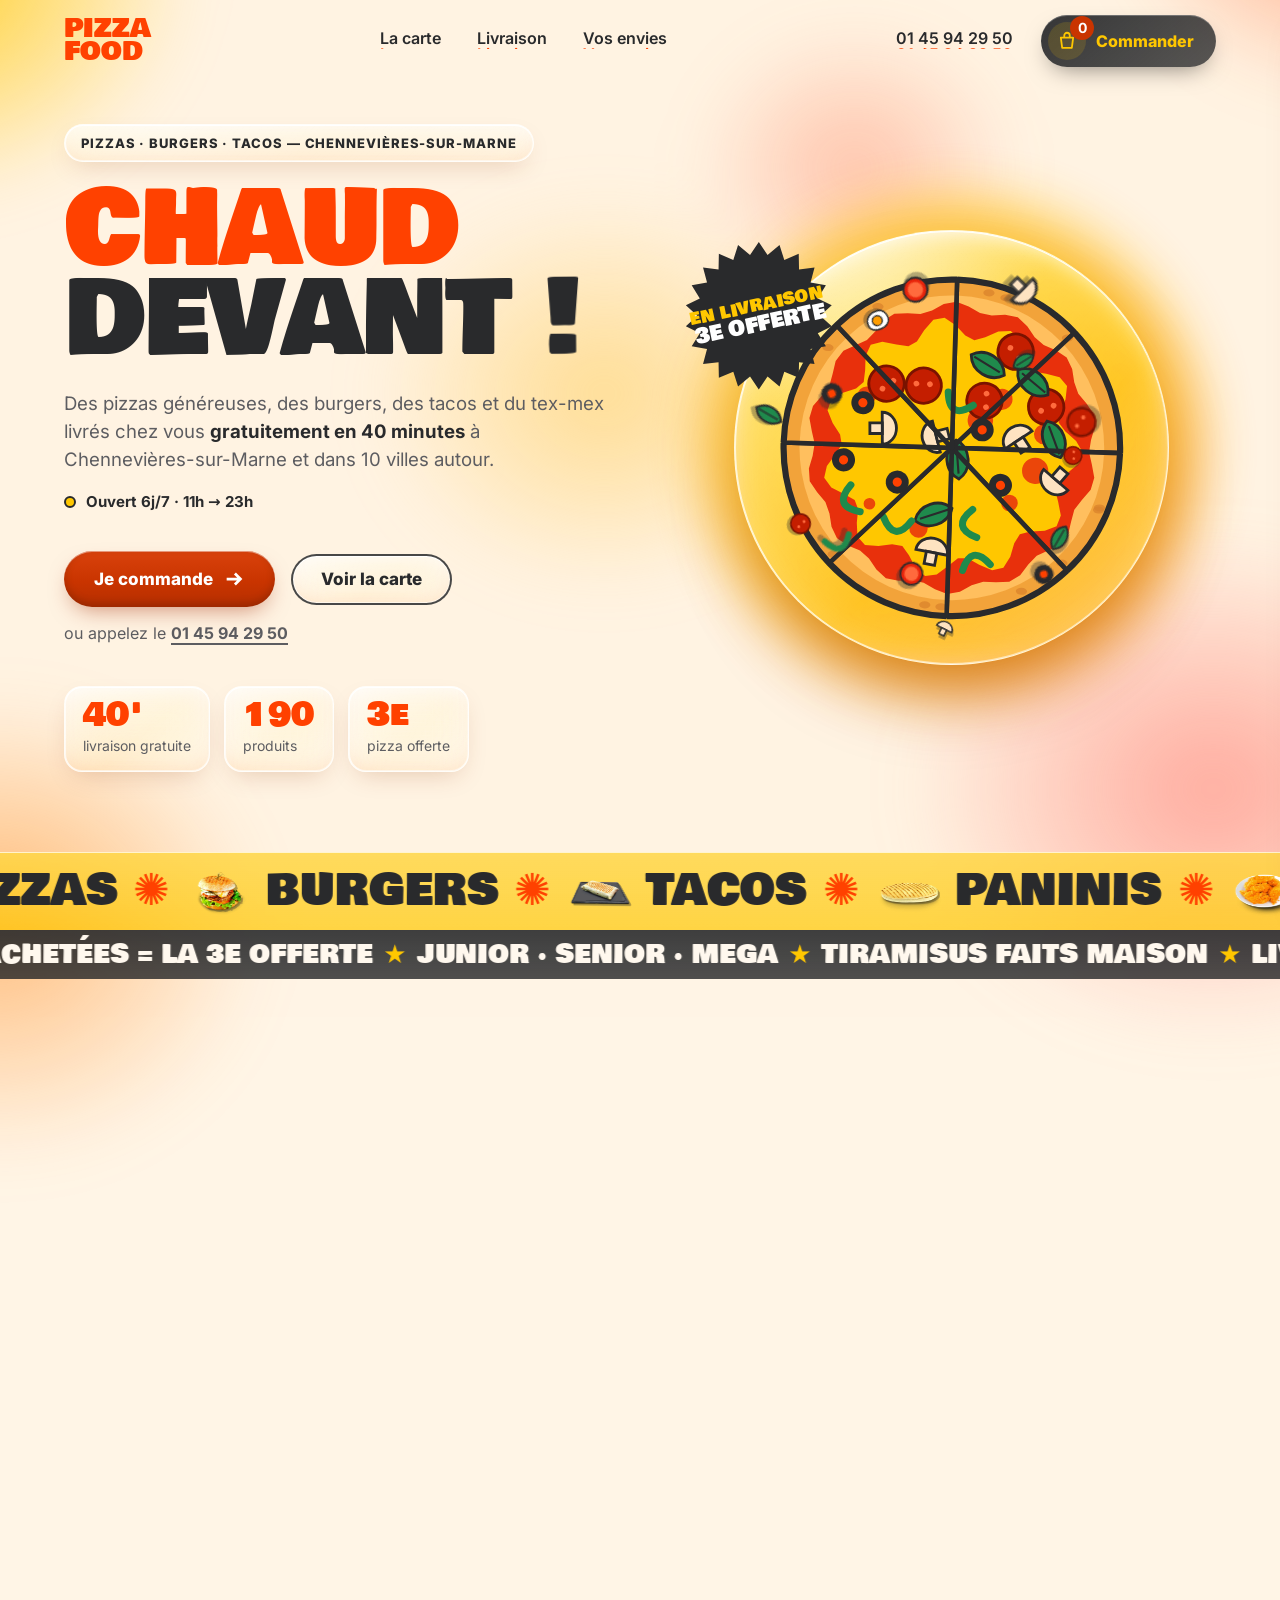
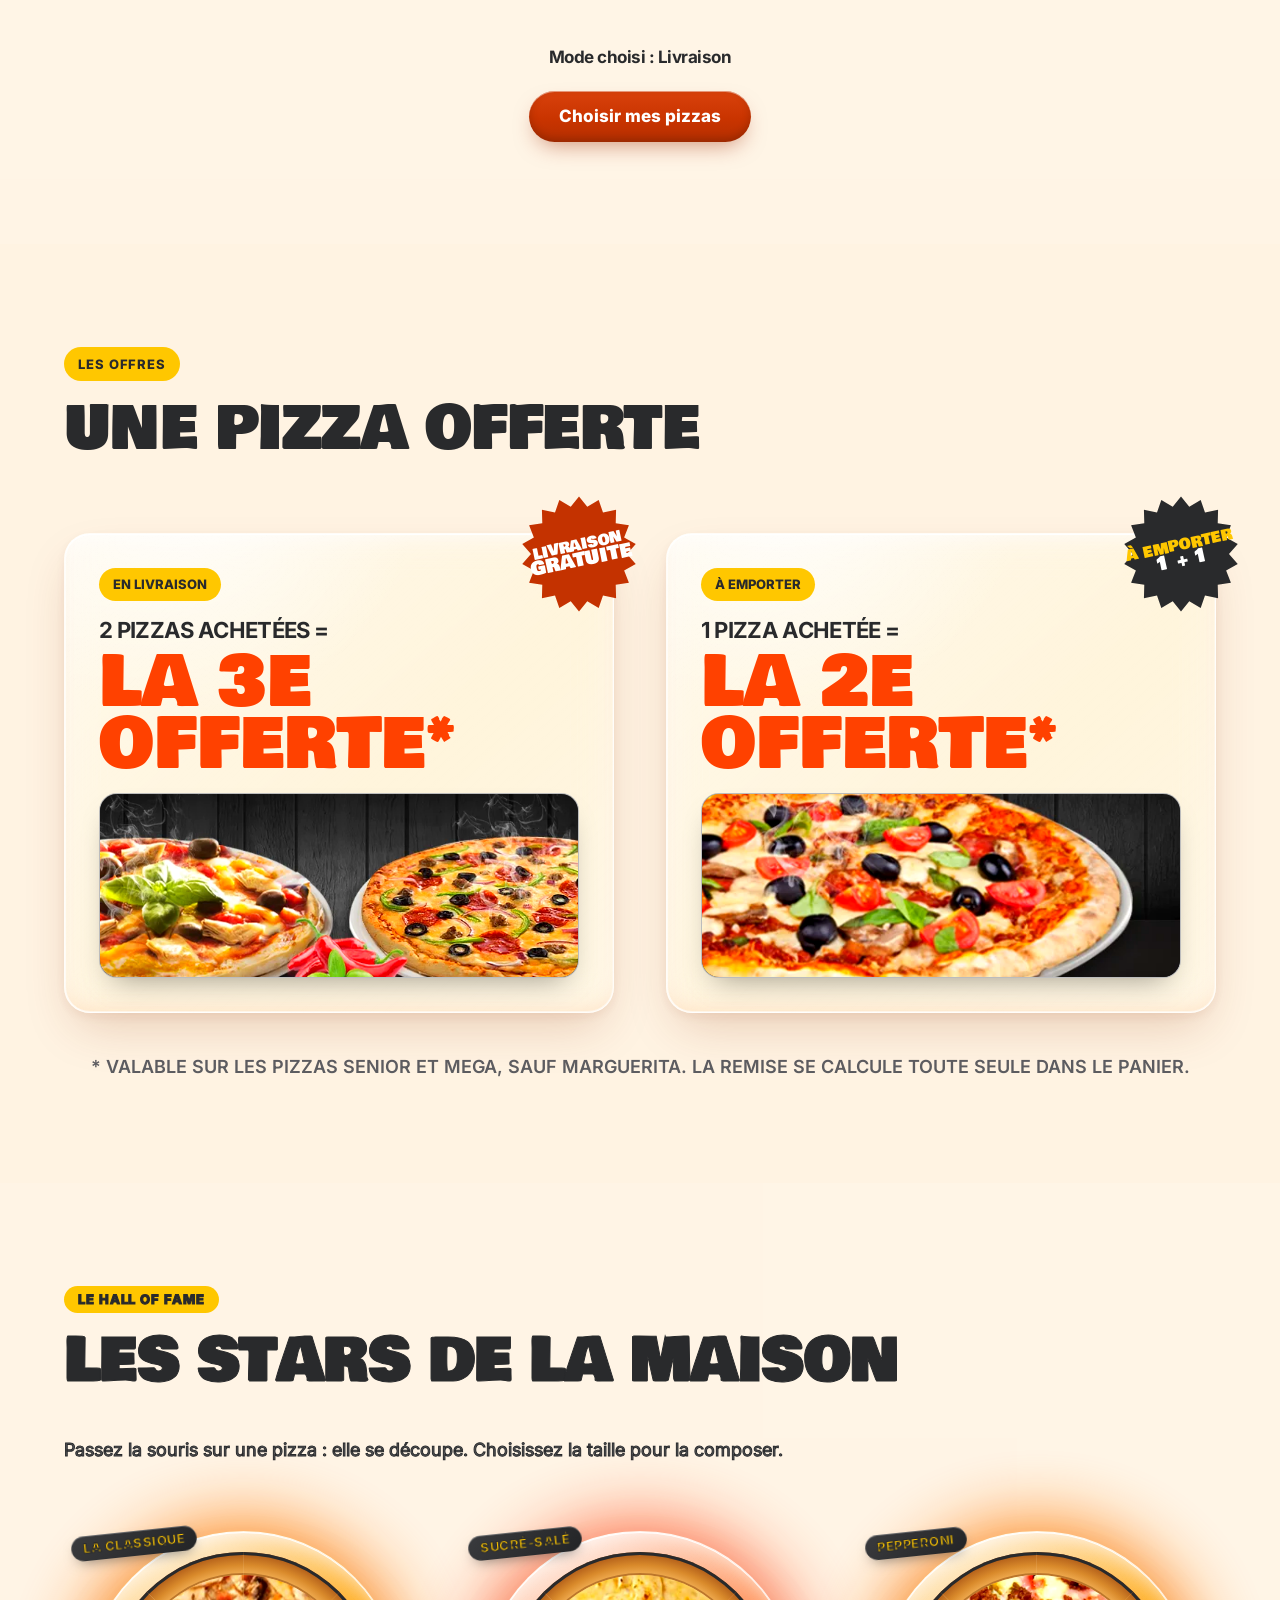
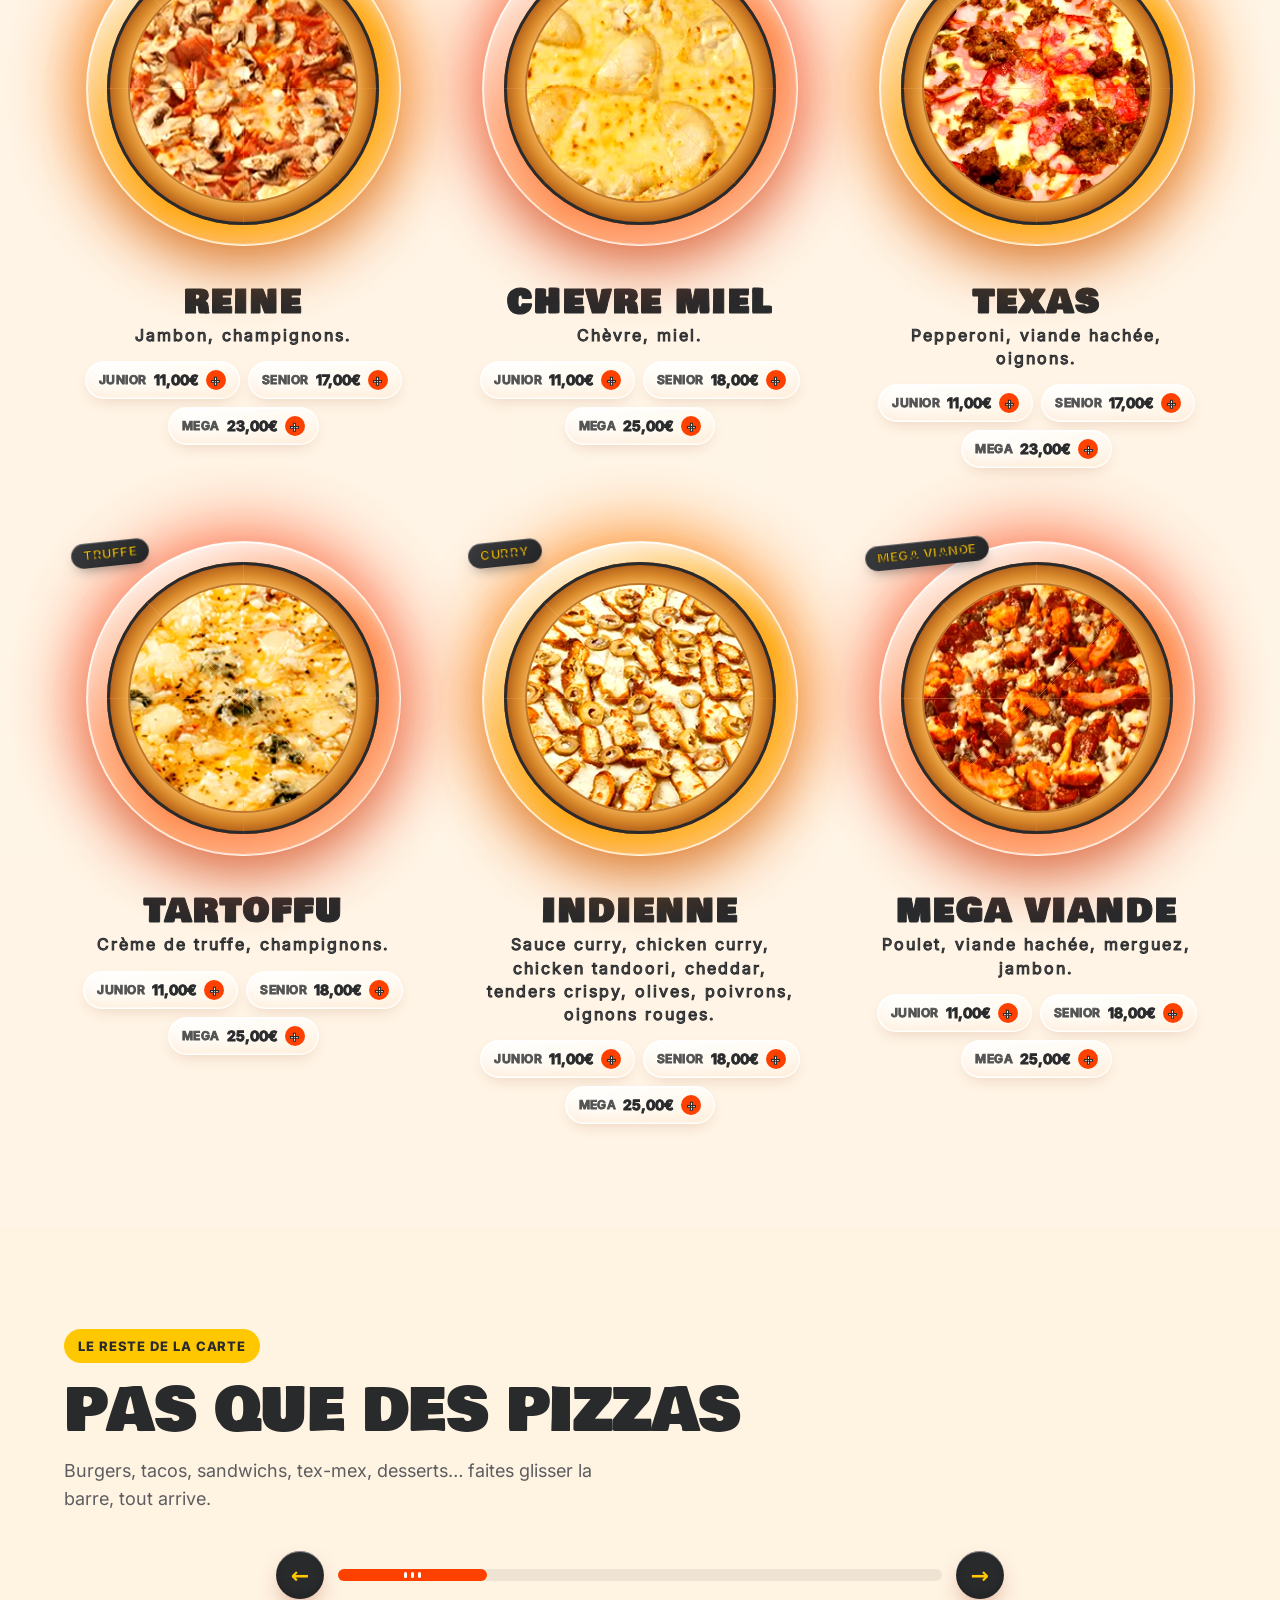
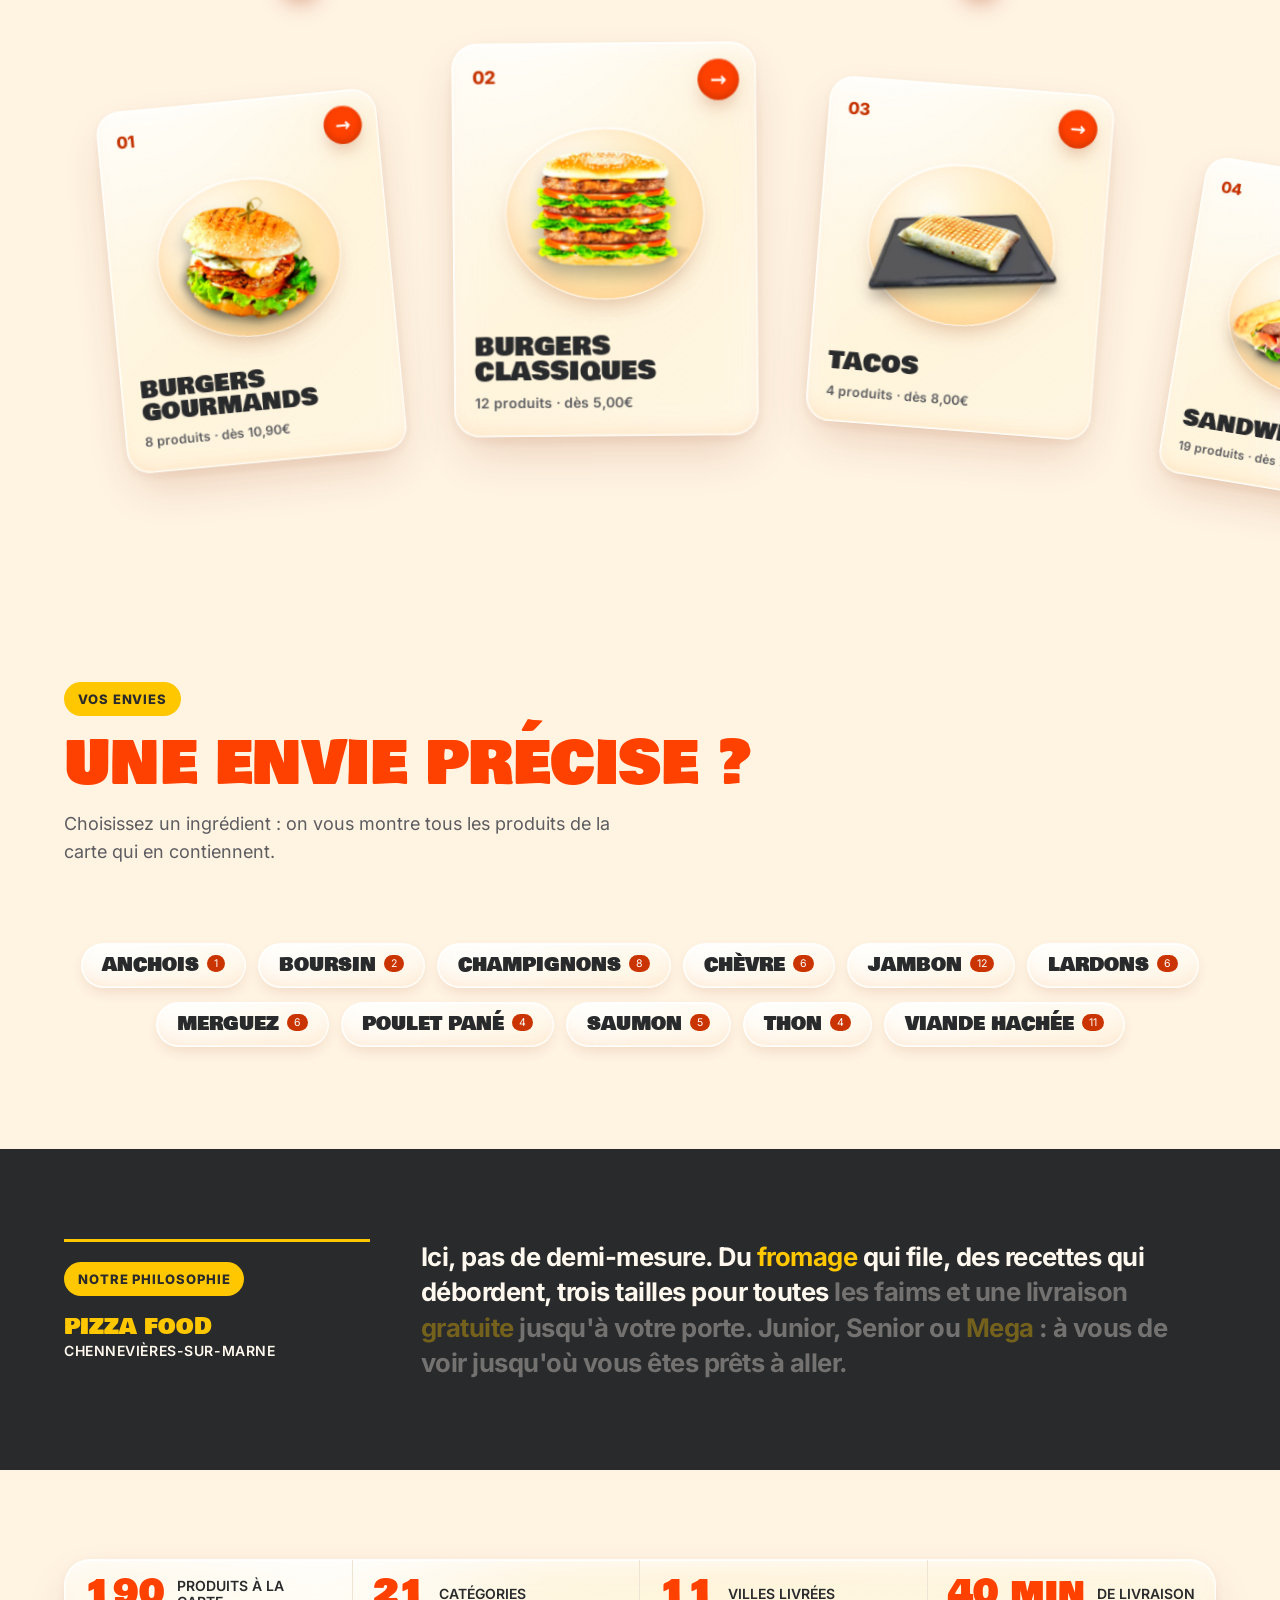
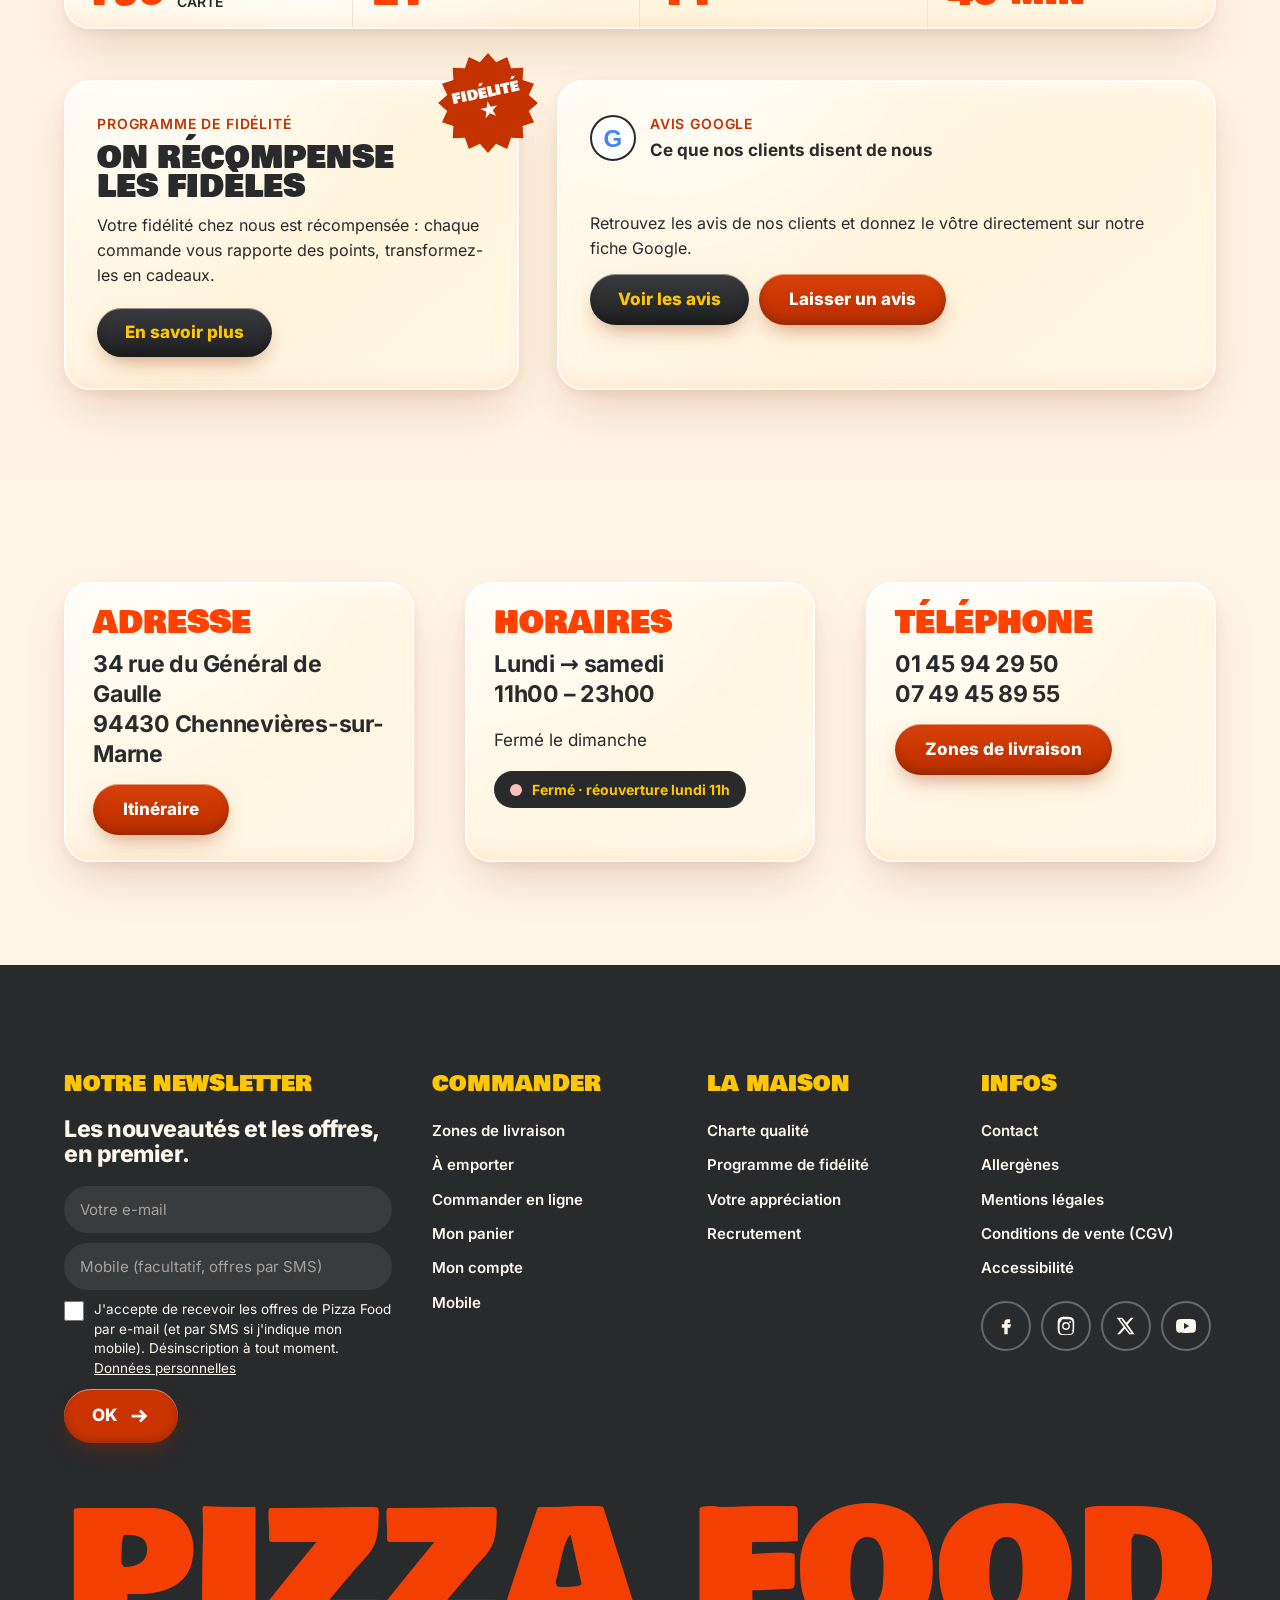
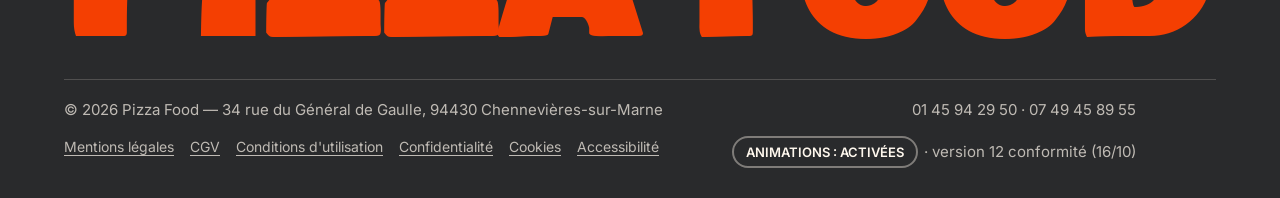
==== commit 2689b885: "Pizza Food v12 : conformité RGPD, pages légales, accessibilité et agents IA - Pizzas : au survol, le" ====
--- a/pizza-food/index.html
+++ b/pizza-food/index.html
@@ -6,22 +6,25 @@
   <title>Pizza Food — Pizzas, burgers & tacos à Chennevières-sur-Marne</title>
   <meta name="description" content="Pizza Food : pizzas, burgers, tacos, tex-mex. Livraison gratuite en 40 min dans 11 villes du Val-de-Marne. En livraison 2 pizzas achetées = la 3e offerte, à emporter 1 achetée = la 2e offerte. 01 45 94 29 50.">
   <meta name="theme-color" content="#ff4100">
-  <link rel="preconnect" href="https://fonts.googleapis.com">
-  <link rel="preconnect" href="https://fonts.gstatic.com" crossorigin>
-  <link href="https://fonts.googleapis.com/css2?family=Archivo:wdth,wght@62..125,400..900&family=Bowlby+One+SC&family=Inter:wght@400;500;600;700;800&family=Open+Sans:wght@400;600;700&family=Oswald:wght@500;600;700&display=swap" rel="stylesheet">
-  <link rel="stylesheet" href="css/style.css?v=11.1">
-  <link rel="stylesheet" href="css/raffine.css?v=11.1">
-  <link rel="stylesheet" href="css/glass.css?v=11.1">
+  <link rel="stylesheet" href="css/fonts.css?v=12">
+  <link rel="stylesheet" href="css/style.css?v=12">
+  <link rel="stylesheet" href="css/raffine.css?v=12">
+  <link rel="stylesheet" href="css/glass.css?v=12">
+  <link rel="stylesheet" href="css/legal.css?v=12">
   <noscript><style>.curtain{display:none}</style></noscript>
+  <!-- seo:jsonld (généré par outils/generer-seo.js) -->
+  <script type="application/ld+json">{"@context":"https://schema.org","@type":"Restaurant","@id":"https://pizza-food.fr/#restaurant","name":"Pizza Food","legalName":"PIZZA FOOD (SASU)","url":"https://pizza-food.fr/","telephone":"+33 1 45 94 29 50","email":"contact@pizza-food.fr","image":"https://pizza-food.fr/img/bandeaux/livraison.webp","address":{"@type":"PostalAddress","streetAddress":"34 rue du Général de Gaulle","postalCode":"94430","addressLocality":"Chennevières-sur-Marne","addressRegion":"Val-de-Marne","addressCountry":"FR"},"servesCuisine":["Pizza","Burgers","Tacos","Tex-Mex","Sandwichs"],"priceRange":"€","currenciesAccepted":"EUR","paymentAccepted":"Carte bancaire, Espèces, Titres-restaurant","openingHoursSpecification":[{"@type":"OpeningHoursSpecification","dayOfWeek":["Monday","Tuesday","Wednesday","Thursday","Friday","Saturday"],"opens":"11:00","closes":"23:00"}],"areaServed":[{"@type":"City","name":"Chennevières-sur-Marne"},{"@type":"City","name":"Bonneuil-sur-Marne"},{"@type":"City","name":"Champigny-sur-Marne"},{"@type":"City","name":"La Queue-en-Brie"},{"@type":"City","name":"La Varenne Saint-Hilaire"},{"@type":"City","name":"Le Plessis-Trévise"},{"@type":"City","name":"Noiseau"},{"@type":"City","name":"Ormesson-sur-Marne"},{"@type":"City","name":"Saint-Maur-des-Fossés"},{"@type":"City","name":"Sucy-en-Brie"},{"@type":"City","name":"Villiers-sur-Marne"}],"hasMenu":"https://pizza-food.fr/carte.html","sameAs":["https://www.facebook.com/Pizza-Food-1682159702074299","https://www.instagram.com/pizzafood94430/","https://twitter.com/pizzafood94430","https://www.youtube.com/channel/UCCv9ak1TfnuyedFZNZe30Tw"]}</script>
+  <!-- /seo:jsonld -->
 </head>
 <body data-page="home">
+  <a class="skip" href="#contenu">Aller au contenu</a>
   <div class="curtain" id="curtain" aria-hidden="true">
     <div class="curtain__pizza pz pz--svg" data-svgpizza="" data-interactive="off"></div>
     <p class="curtain__word">Chaud devant…</p>
     <p class="curtain__count"><span id="curtainCount">0</span>%</p>
   </div>
 
-  <main>
+  <main id="contenu" tabindex="-1">
     <!-- ============ HÉROS ============ -->
     <section class="hero band--orange" id="top">
       <svg class="zigzag zigzag--l" data-speed="-0.25" viewBox="0 0 40 400" aria-hidden="true"><polyline data-zigzag="40,400,14"/></svg>
@@ -131,13 +134,13 @@
           <div class="burst-badge burst-badge--orange" data-burst="18"><span>Livraison<b>gratuite</b></span></div>
           <span class="offer__tag">En livraison</span>
           <p class="offer__big"><small>2 pizzas achetées =</small>la 3e offerte*</p>
-          <div class="offer__img" data-sfx><img src="img/bandeaux/livraison.webp" alt="Deux pizzas sur fond de bois" loading="lazy"></div>
+          <div class="offer__img" data-sfx><img src="img/bandeaux/livraison.webp" alt="Deux pizzas fumantes garnies d'olives, de poivrons et de champignons, sur fond de bois sombre" loading="lazy"></div>
         </article>
         <article class="offer" data-reveal="right">
           <div class="burst-badge" data-burst="18"><span>À emporter<b>1 + 1</b></span></div>
           <span class="offer__tag">À emporter</span>
           <p class="offer__big"><small>1 pizza achetée =</small>la 2e offerte*</p>
-          <div class="offer__img" data-sfx><img src="img/bandeaux/emporter.webp" alt="Une pizza sur fond de bois" loading="lazy"></div>
+          <div class="offer__img" data-sfx><img src="img/bandeaux/emporter.webp" alt="Pizza fumante aux olives noires, tomates cerises et basilic" loading="lazy"></div>
         </article>
       </div>
       <p class="offers__note">* Valable sur les pizzas Senior et Mega, sauf Marguerita. La remise se calcule toute seule dans le panier.</p>
@@ -248,13 +251,13 @@
     </section>
   </main>
 
-  <script>window.PF_VERSION = "11.1 verre (15/10)";</script>
-  <script src="js/config.js?v=11.1"></script>
-  <script src="js/data.js?v=11.1"></script>
-  <script src="js/options.js?v=11.1"></script>
-  <script src="js/pizza.js?v=11.1"></script>
-  <script src="js/shop.js?v=11.1"></script>
-  <script src="js/main.js?v=11.1"></script>
-  <script src="js/glass.js?v=11.1"></script>
+  <script>window.PF_VERSION = "12 conformité (16/10)";</script>
+  <script src="js/config.js?v=12"></script>
+  <script src="js/data.js?v=12"></script>
+  <script src="js/options.js?v=12"></script>
+  <script src="js/pizza.js?v=12"></script>
+  <script src="js/shop.js?v=12"></script>
+  <script src="js/main.js?v=12"></script>
+  <script src="js/glass.js?v=12"></script>
 </body>
 </html>
--- a/pizza-food/css/fonts.css
+++ b/pizza-food/css/fonts.css
@@ -0,0 +1,34 @@
+/* Polices hébergées avec le site (aucune requête vers Google au chargement).
+   Bowlby One SC et Inter : licence SIL Open Font License 1.1. */
+@font-face {
+  font-family: 'Bowlby One SC';
+  font-style: normal;
+  font-weight: 400;
+  font-display: swap;
+  src: url(../fonts/bowlby-one-sc-latin-ext.woff2) format('woff2');
+  unicode-range: U+0100-02BA, U+02BD-02C5, U+02C7-02CC, U+02CE-02D7, U+02DD-02FF, U+0304, U+0308, U+0329, U+1D00-1DBF, U+1E00-1E9F, U+1EF2-1EFF, U+2020, U+20A0-20AB, U+20AD-20C4, U+2113, U+2C60-2C7F, U+A720-A7FF;
+}
+@font-face {
+  font-family: 'Bowlby One SC';
+  font-style: normal;
+  font-weight: 400;
+  font-display: swap;
+  src: url(../fonts/bowlby-one-sc-latin.woff2) format('woff2');
+  unicode-range: U+0000-00FF, U+0131, U+0152-0153, U+02BB-02BC, U+02C6, U+02DA, U+02DC, U+0304, U+0308, U+0329, U+2000-206F, U+20AC, U+2122, U+2191, U+2193, U+2212, U+2215, U+FEFF, U+FFFD;
+}
+@font-face {
+  font-family: 'Inter';
+  font-style: normal;
+  font-weight: 400 800;
+  font-display: swap;
+  src: url(../fonts/inter-latin-ext.woff2) format('woff2');
+  unicode-range: U+0100-02BA, U+02BD-02C5, U+02C7-02CC, U+02CE-02D7, U+02DD-02FF, U+0304, U+0308, U+0329, U+1D00-1DBF, U+1E00-1E9F, U+1EF2-1EFF, U+2020, U+20A0-20AB, U+20AD-20C4, U+2113, U+2C60-2C7F, U+A720-A7FF;
+}
+@font-face {
+  font-family: 'Inter';
+  font-style: normal;
+  font-weight: 400 800;
+  font-display: swap;
+  src: url(../fonts/inter-latin.woff2) format('woff2');
+  unicode-range: U+0000-00FF, U+0131, U+0152-0153, U+02BB-02BC, U+02C6, U+02DA, U+02DC, U+0304, U+0308, U+0329, U+2000-206F, U+20AC, U+2122, U+2191, U+2193, U+2212, U+2215, U+FEFF, U+FFFD;
+}
--- a/pizza-food/css/style.css
+++ b/pizza-food/css/style.css
@@ -196,7 +196,7 @@
 .mobile-menu__tel { font-family: var(--cta); font-weight: 700; font-size: 26px; text-decoration: none; border: 3px solid var(--blue); border-radius: 999px; padding: 10px 24px; }
 
 /* ---------- PIZZA INTERACTIVE ---------- */
-.pz { position: relative; aspect-ratio: 1; border-radius: 50%; transform: translate(var(--mx, 0), var(--my, 0)) rotate(var(--rot, 0deg)); transition: transform .35s var(--ease-out); touch-action: manipulation; }
+.pz { position: relative; aspect-ratio: 1; border-radius: 50%; transform: translate(var(--mx, 0), var(--my, 0)) rotate(var(--rot, 0deg)); touch-action: manipulation; }
 .pz__s { position: absolute; inset: 0; display: block; transform: translate(calc(var(--dx) * (var(--cut, 0) + var(--e, 0) + var(--scut, 0)) * 1px), calc(var(--dy) * (var(--cut, 0) + var(--e, 0) + var(--scut, 0)) * 1px)); transition: transform .3s var(--ease-out); }
 .pz__crust { position: absolute; inset: 0; border-radius: 50%; background: radial-gradient(circle, #f6b45a 0 58%, #d98a2b 64%, #b8651c 69%, #8a4612 71%); box-shadow: inset 0 0 0 3px var(--charcoal); overflow: hidden; }
 .pz__crust img { position: absolute; inset: 8.5%; width: 83%; height: 83%; object-fit: cover; border-radius: 50%; box-shadow: 0 0 0 2px rgba(120, 60, 10, .45); filter: saturate(1.1) contrast(1.05); }
--- a/pizza-food/css/glass.css
+++ b/pizza-food/css/glass.css
@@ -122,7 +122,7 @@
 
 /* ---------- Boutons : effet verre bombé ---------- */
 .btn--pill, .btn--dark, .rail-ctrl__arrow, .catbar__arrow, .rcard__go { box-shadow: inset 0 1px 0 rgba(255, 255, 255, .45), inset 0 -3px 8px rgba(0, 0, 0, .18), 0 10px 22px -8px rgba(160, 40, 0, .5) !important; }
-.btn--pill { background: linear-gradient(180deg, #ff6a2e, #ff4100 60%, #e83a00); }
+.btn--pill { background: linear-gradient(180deg, #d9420c, #c93400 55%, #b52f00); }
 .btn--dark { background: linear-gradient(180deg, #3b3c3f, #292a2c 60%, #1d1e20); }
 .btn--ghost { background: var(--glass-fill); -webkit-backdrop-filter: var(--glass-blur); backdrop-filter: var(--glass-blur); border-color: rgba(41, 42, 44, .85); box-shadow: var(--glass-edge); }
 .btn--ghost:hover { background: var(--ink); }
@@ -160,9 +160,12 @@
 .chip, .chip small, .chip b { color: var(--ink); }
 .chip:hover, .chip:hover small, .chip:hover b { color: var(--yellow); }
 /* orange un peu plus foncé pour les petits textes sur fond clair */
-.catbar a sup, .opt__price, .co__pname small, .panel__kicker, .cart__hint b, .rcard__num, .co__tot, .co__sug span, .co__det em, .card__price, .line--disc { color: #d63800 !important; }
+.catbar a sup, .opt__price, .co__pname small, .panel__kicker, .cart__hint b, .rcard__num, .co__tot, .co__sug span, .co__det em, .card__price, .line--disc { color: #c43200 !important; }
 .catbar a.is-active sup { color: var(--yellow) !important; }
-/* pastilles orange : texte blanc (le jaune se lisait mal sur l'orange) */
+/* pastilles orange : texte blanc sur un orange assez profond (contraste ≥ 4,5:1) */
 .burst-badge--orange > span, .burst-badge--orange b { color: #fff; }
+.burst-badge--orange > svg { fill: #c43200; }
 /* petits textes blancs sur orange : orange un peu plus profond */
-.mode__offer:not(.mode__offer--muted), .envie small, .co__bar:not(.co__bar--promo), .nav__cart-count, .footer .btn--dark, .citem__free, .co__total { background: #e03800 !important; }
+.mode__offer:not(.mode__offer--muted), .envie small, .co__bar:not(.co__bar--promo), .nav__cart-count, .footer .btn--dark, .citem__free, .co__total { background: #c93400 !important; }
+/* WCAG AA (16/10) : textes orange sur fond clair → #c43200 (5,2:1 sur crème) */
+.nav__link[aria-current="page"], .modal__body h4, .allergens .on { color: #c43200; }
--- a/pizza-food/css/legal.css
+++ b/pizza-food/css/legal.css
@@ -0,0 +1,84 @@
+/* =========================================================
+   PIZZA FOOD — pages légales, accessibilité, formulaires RGPD
+   (chargé après glass.css sur toutes les pages)
+   ========================================================= */
+
+/* Lien d'évitement : invisible jusqu'au focus clavier */
+.skip { position: fixed; top: 10px; left: 10px; z-index: 10000; padding: 12px 18px; border-radius: 12px; background: var(--ink); color: #fff; font-weight: 700; text-decoration: none; transform: translateY(-160%); transition: transform .2s; }
+.skip:focus, .skip:focus-visible { transform: none; outline: 3px solid var(--yellow); outline-offset: 2px; }
+main:focus { outline: none; }
+
+/* Valeurs à renseigner par l'éditeur (bien visibles tant qu'elles restent) */
+mark.todo { background: #fff1a8; color: #5a2a00; padding: 1px 6px; border-radius: 6px; border: 1px dashed #b45a00; font-weight: 600; }
+
+/* ---------- En-tête des pages légales ---------- */
+.lhero { padding: calc(var(--nav-h, 80px) + 40px) var(--gutter) 34px; max-width: 1296px; margin-inline: auto; }
+.lhero .phero__title { font-size: clamp(40px, 6.4vw, 92px); line-height: .95; overflow-wrap: anywhere; }
+.lhero .phero__text { max-width: 62ch; color: var(--muted); }
+.lhero__date { margin: 14px 0 0; font-size: 14px; color: var(--muted); }
+
+/* ---------- Corps ---------- */
+.legal { display: grid; grid-template-columns: minmax(0, 260px) minmax(0, 1fr); gap: clamp(24px, 4vw, 56px); max-width: 1296px; margin: 0 auto; padding: 10px var(--gutter) var(--section, 90px); align-items: start; }
+.legal__toc { position: sticky; top: calc(var(--nav-h, 80px) + 20px); padding: 20px 22px; border-radius: 22px; background: rgba(255, 255, 255, .72); border: 1.5px solid var(--line); font-size: 14.5px; }
+.legal__toc-t { margin: 0 0 8px; font-weight: 700; text-transform: uppercase; letter-spacing: .06em; font-size: 12.5px; color: var(--muted); }
+.legal__toc ol, .legal__toc ul { margin: 0 0 18px; padding-left: 18px; display: grid; gap: 6px; }
+.legal__toc ul { list-style: none; padding: 0; margin-bottom: 0; }
+.legal__toc a { color: var(--ink); text-decoration: underline; text-decoration-color: rgba(41, 42, 44, .3); text-underline-offset: 3px; }
+.legal__toc a:hover, .legal__toc a[aria-current] { text-decoration-color: currentColor; }
+.legal__toc a[aria-current] { font-weight: 700; }
+.legal__body { max-width: 78ch; line-height: 1.65; }
+.legal__body section { scroll-margin-top: calc(var(--nav-h, 80px) + 20px); padding: 4px 0 18px; border-bottom: 1.5px solid var(--line); margin-bottom: 18px; }
+.legal__body section:last-child { border-bottom: 0; }
+.legal__body h2 { margin: 10px 0 12px; font-family: var(--body); font-weight: 800; font-size: clamp(21px, 2vw, 26px); letter-spacing: -.01em; text-transform: none; color: var(--ink); }
+.legal__body p, .legal__body li { color: var(--ink); }
+.legal__body a:not(.btn) { color: #a62f00; text-decoration: underline; text-underline-offset: 3px; }
+.legal__body ul { padding-left: 20px; display: grid; gap: 6px; }
+.legal__dl { display: grid; grid-template-columns: minmax(0, 210px) minmax(0, 1fr); gap: 8px 18px; margin: 0; }
+.legal__dl dt { font-weight: 700; }
+.legal__dl dd { margin: 0; }
+.legal__table { overflow-x: auto; margin: 6px 0 14px; border-radius: 16px; border: 1.5px solid var(--line); background: #fff; }
+.legal__table table { border-collapse: collapse; width: 100%; min-width: 640px; font-size: 14.5px; line-height: 1.5; }
+.legal__table caption { text-align: left; padding: 12px 14px 4px; font-weight: 700; color: var(--muted); font-size: 13px; text-transform: uppercase; letter-spacing: .05em; }
+.legal__table th, .legal__table td { padding: 10px 14px; text-align: left; vertical-align: top; border-top: 1px solid var(--line); }
+.legal__table thead th { background: #fbf3e6; }
+.legal__table code { font-size: 13px; background: #f4ece0; padding: 1px 5px; border-radius: 5px; }
+.legal__status { min-height: 1.4em; font-weight: 600; color: #1d6b2f; }
+.legal-noscript { padding: 14px var(--gutter); margin: 0; }
+
+@media (max-width: 860px) {
+  .legal { grid-template-columns: minmax(0, 1fr); }
+  .legal__toc { position: static; }
+  .legal__dl { grid-template-columns: minmax(0, 1fr); gap: 2px; }
+  .legal__dl dd { margin-bottom: 10px; }
+}
+
+/* ---------- Formulaires : consentement, groupes, notes RGPD ---------- */
+.news__consent { display: flex; gap: 10px; align-items: flex-start; font-size: 13.5px; line-height: 1.45; text-align: left; }
+.news__consent input { flex: none; width: 20px; height: 20px; margin: 1px 0 0; accent-color: var(--ink); }
+.news__consent a { color: inherit; text-decoration: underline; }
+.form-group { border: 0; margin: 0; padding: 0; min-width: 0; }
+.form-group legend { padding: 0; margin: 0 0 8px; font-weight: 600; font-size: 15px; }
+.form-privacy { opacity: 1; color: var(--muted); }
+.form-privacy a, .co__form .form-note a { color: #a62f00; text-decoration: underline; }
+.ac-del { margin-top: 18px; font-size: 14px; }
+.ac-del .linkish { color: #b00020; }
+.reviews__consent { max-width: 62ch; }
+.allergens td.na { font-size: 12px; color: var(--muted); font-style: italic; text-align: left; }
+
+/* ---------- Bandeaux défilants en pause au survol / focus ---------- */
+.marquee:hover *, .marquee:focus-within * { animation-play-state: paused !important; }
+
+/* ---------- Pied de page : liens légaux ---------- */
+.footer__legal { display: flex; flex-wrap: wrap; gap: 6px 16px; margin: 0; padding: 0; list-style: none; font-size: 14px; }
+.footer__legal a { color: inherit; text-decoration: underline; text-underline-offset: 3px; }
+
+/* Tableaux en fiches sur téléphone */
+@media (max-width: 700px) {
+  .legal__table table { min-width: 0; }
+  .legal__table thead { position: absolute; width: 1px; height: 1px; overflow: hidden; clip: rect(0 0 0 0); }
+  .legal__table tr, .legal__table th, .legal__table td { display: block; }
+  .legal__table tbody tr { border-top: 1.5px solid var(--line); padding: 6px 0; }
+  .legal__table tbody th { border: 0; padding-bottom: 2px; font-size: 16px; }
+  .legal__table td { border: 0; padding-top: 4px; padding-bottom: 4px; }
+  .legal__table td::before { content: attr(data-label) " : "; font-weight: 700; }
+}
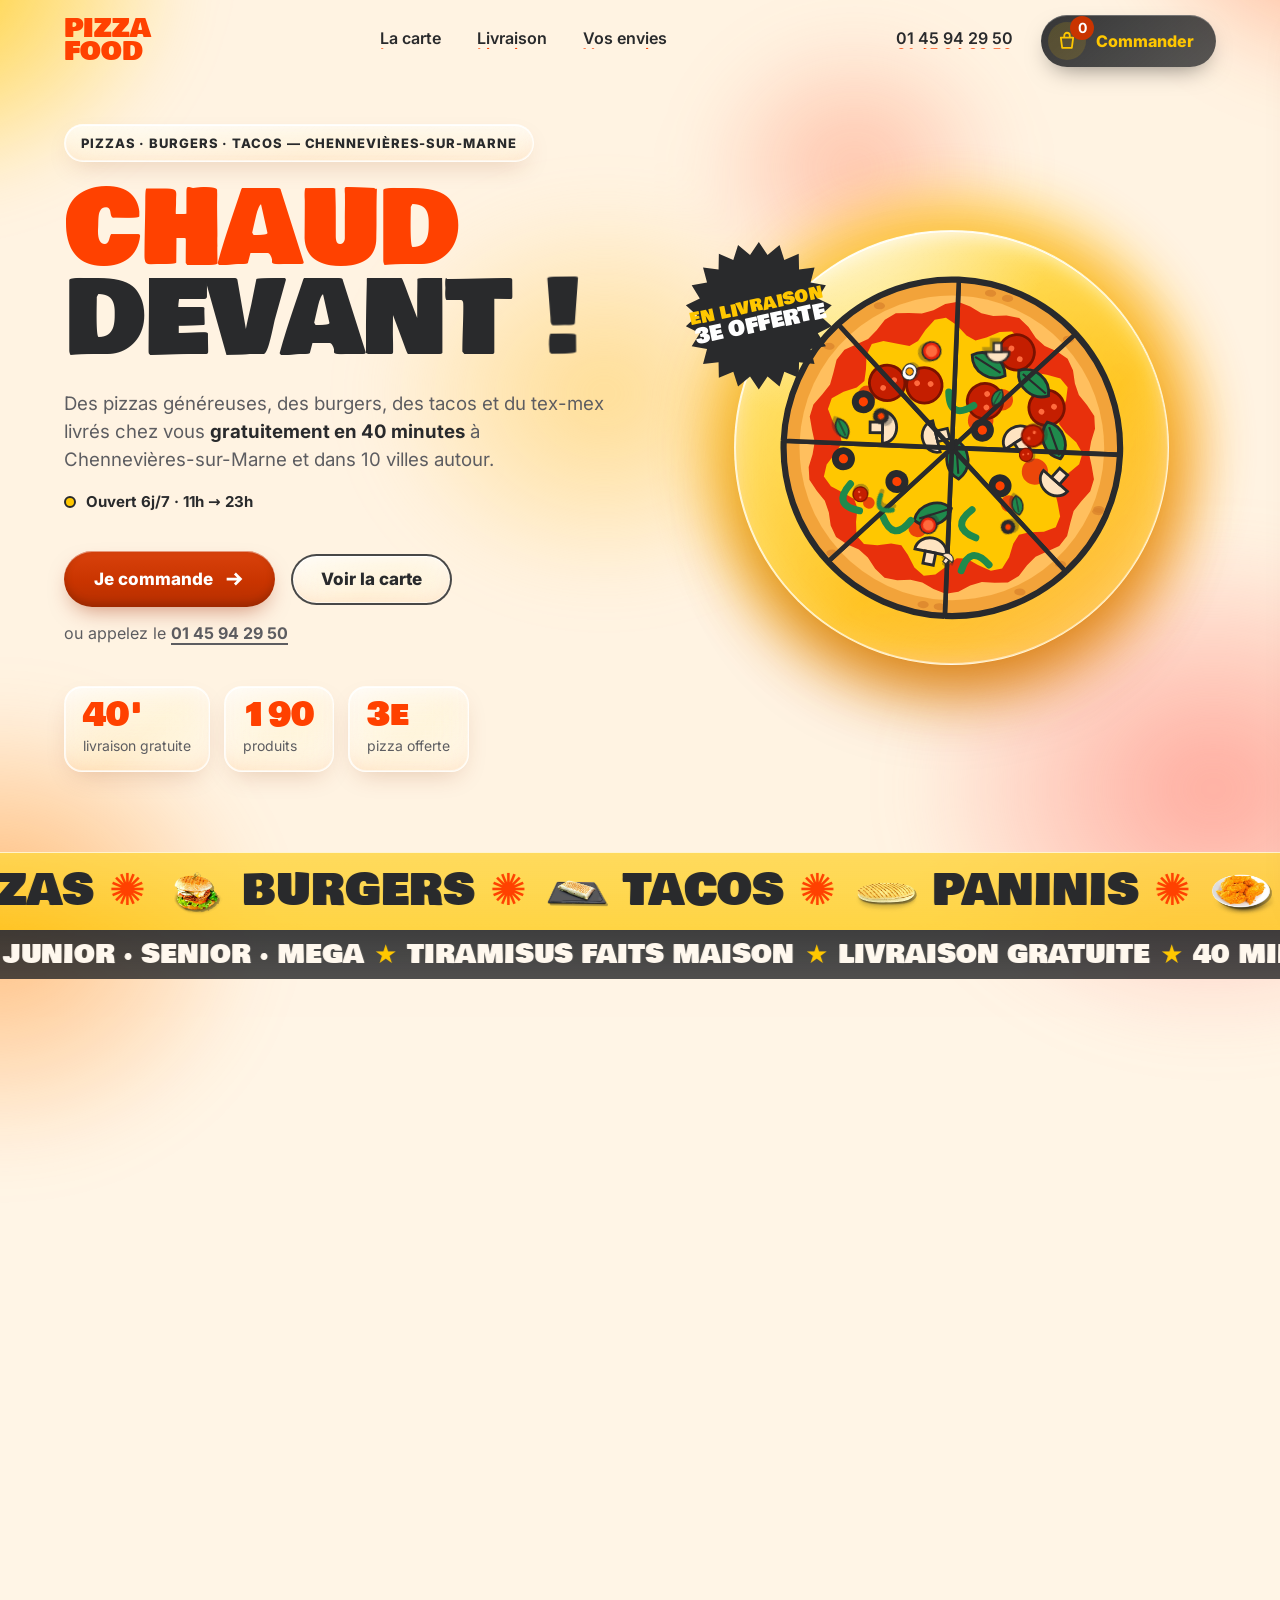
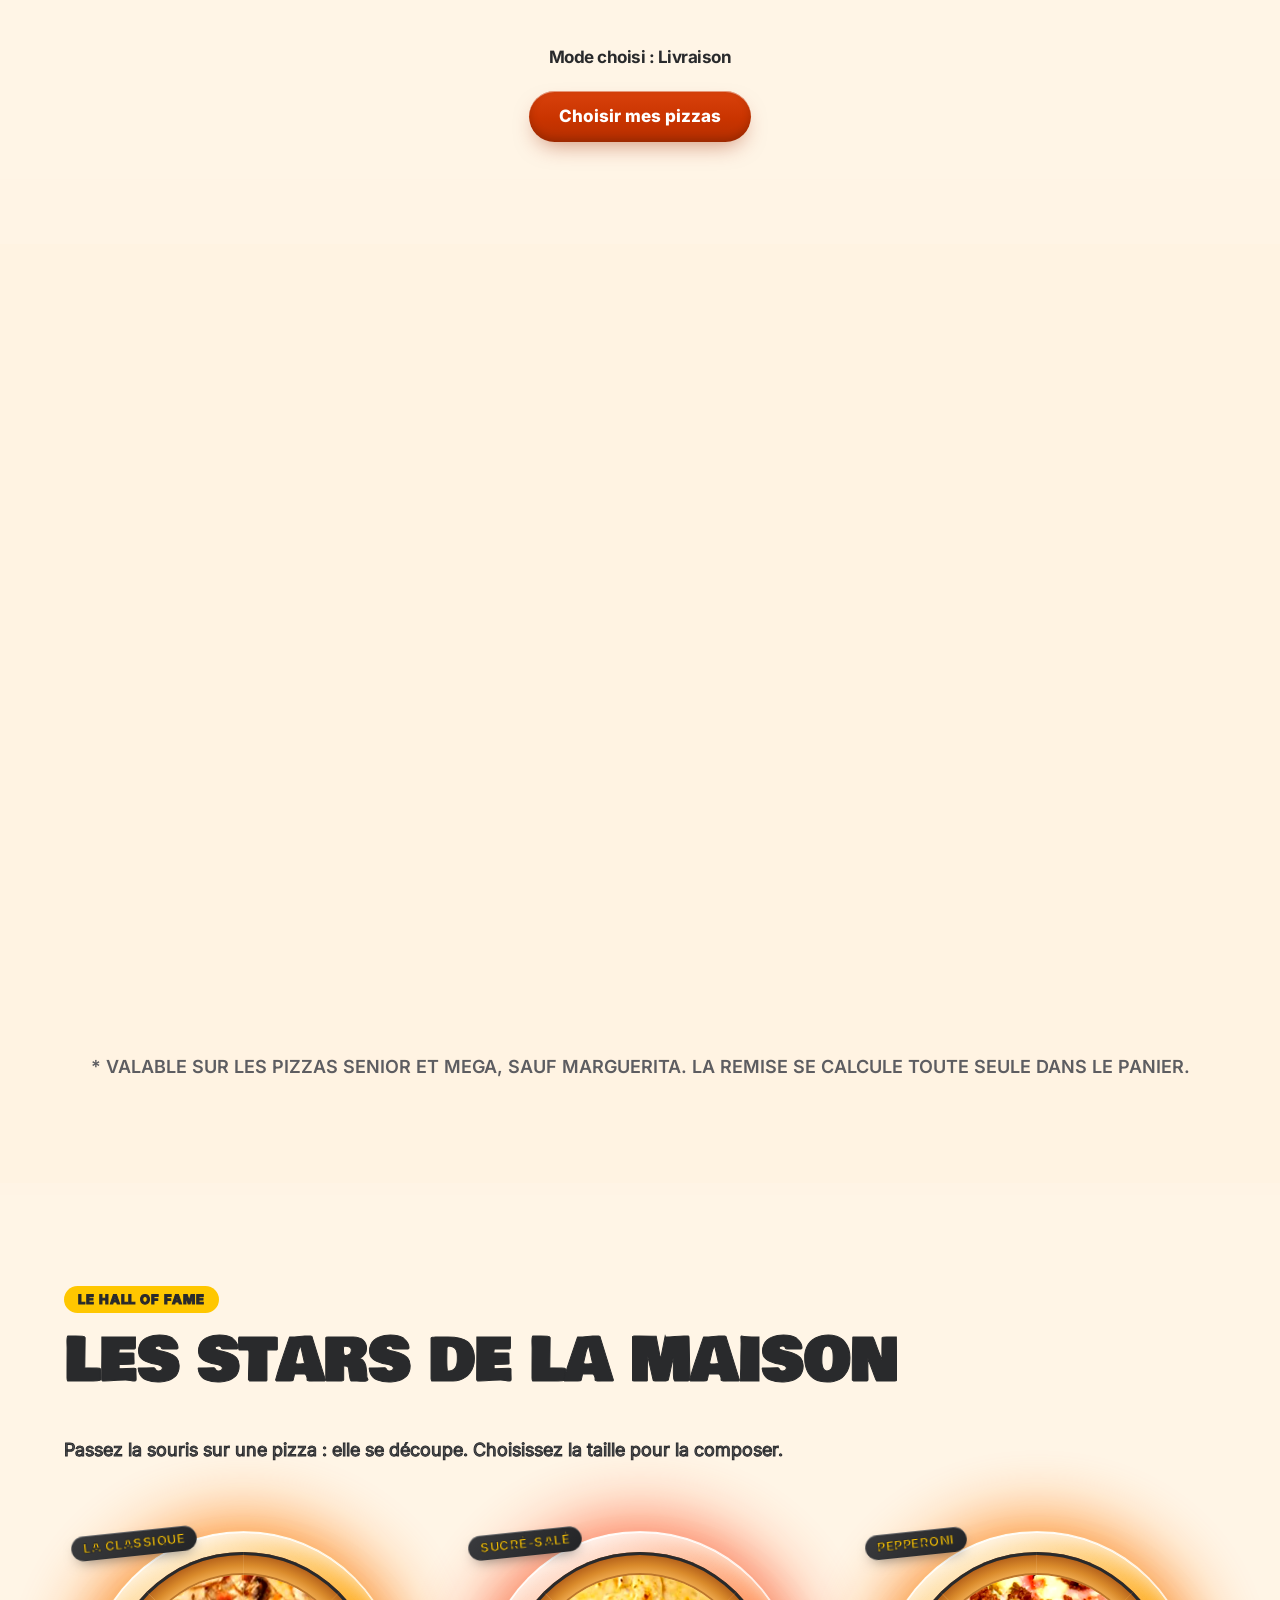
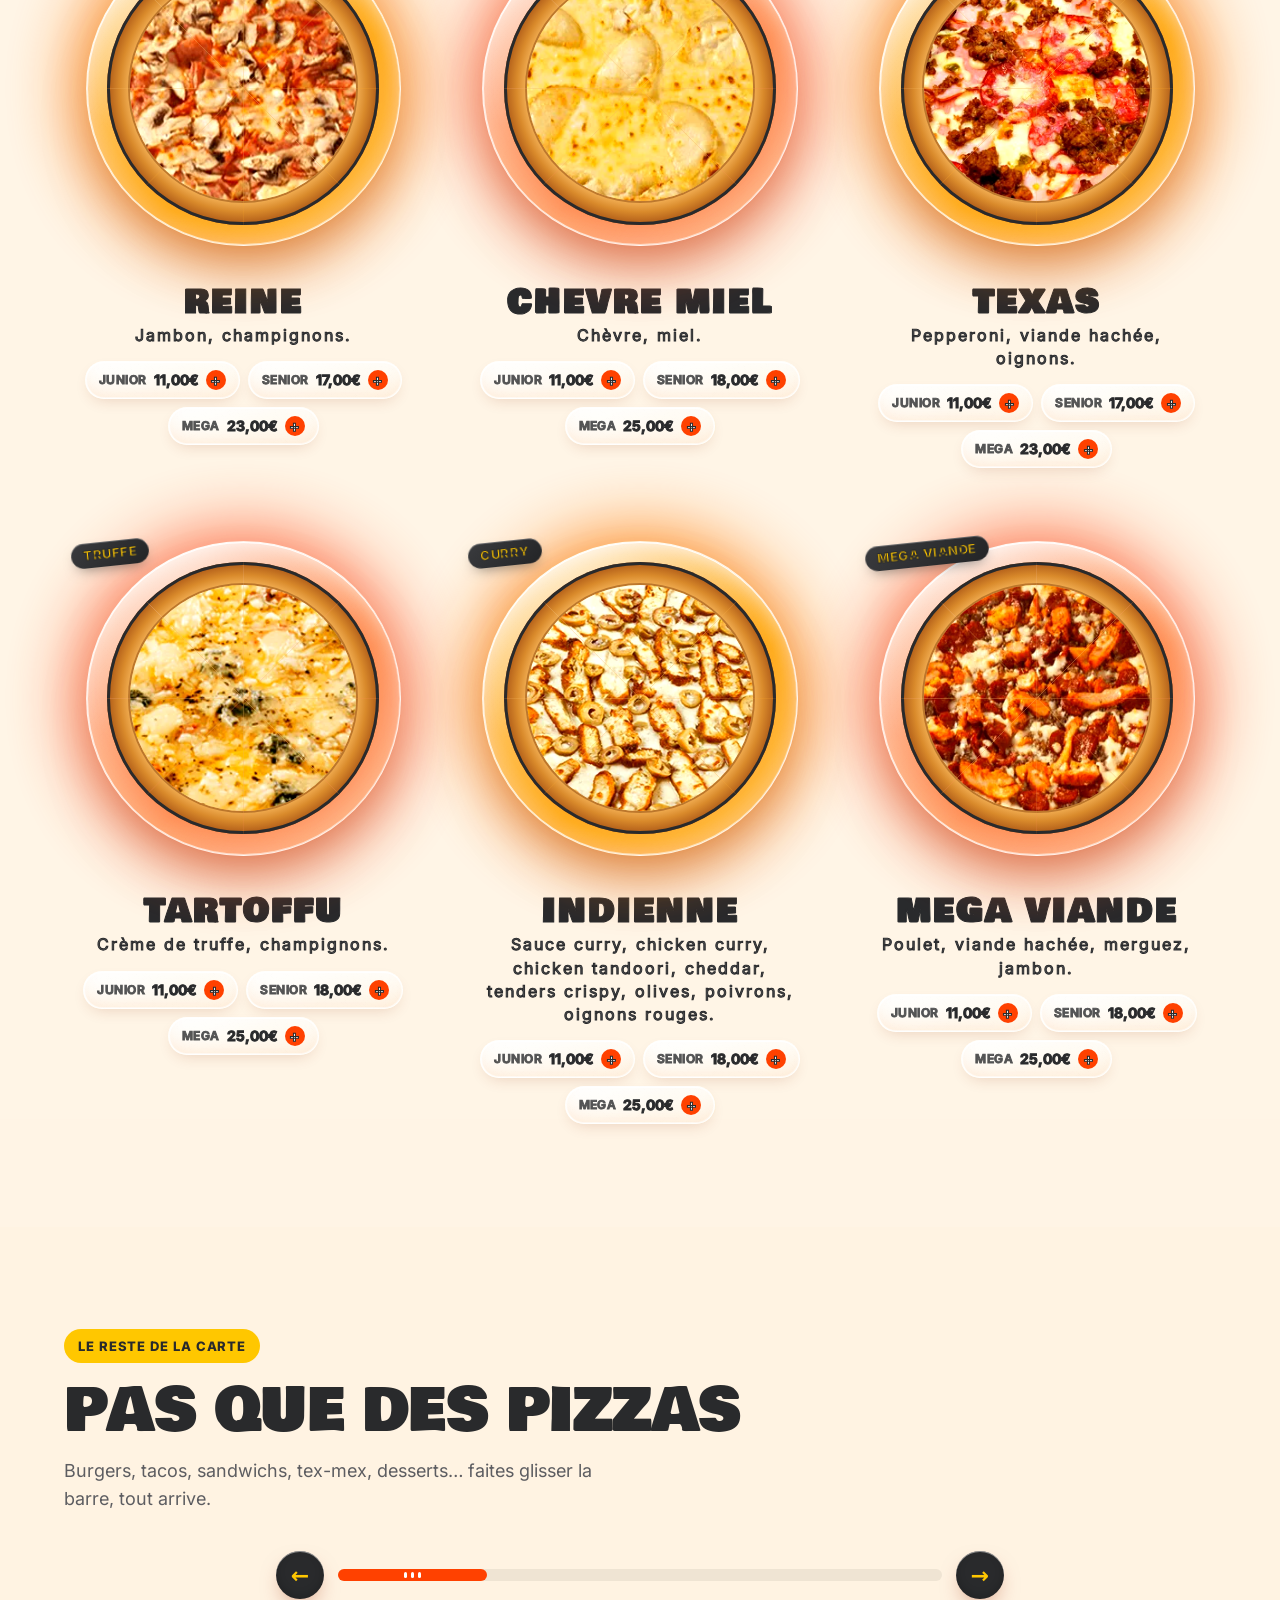
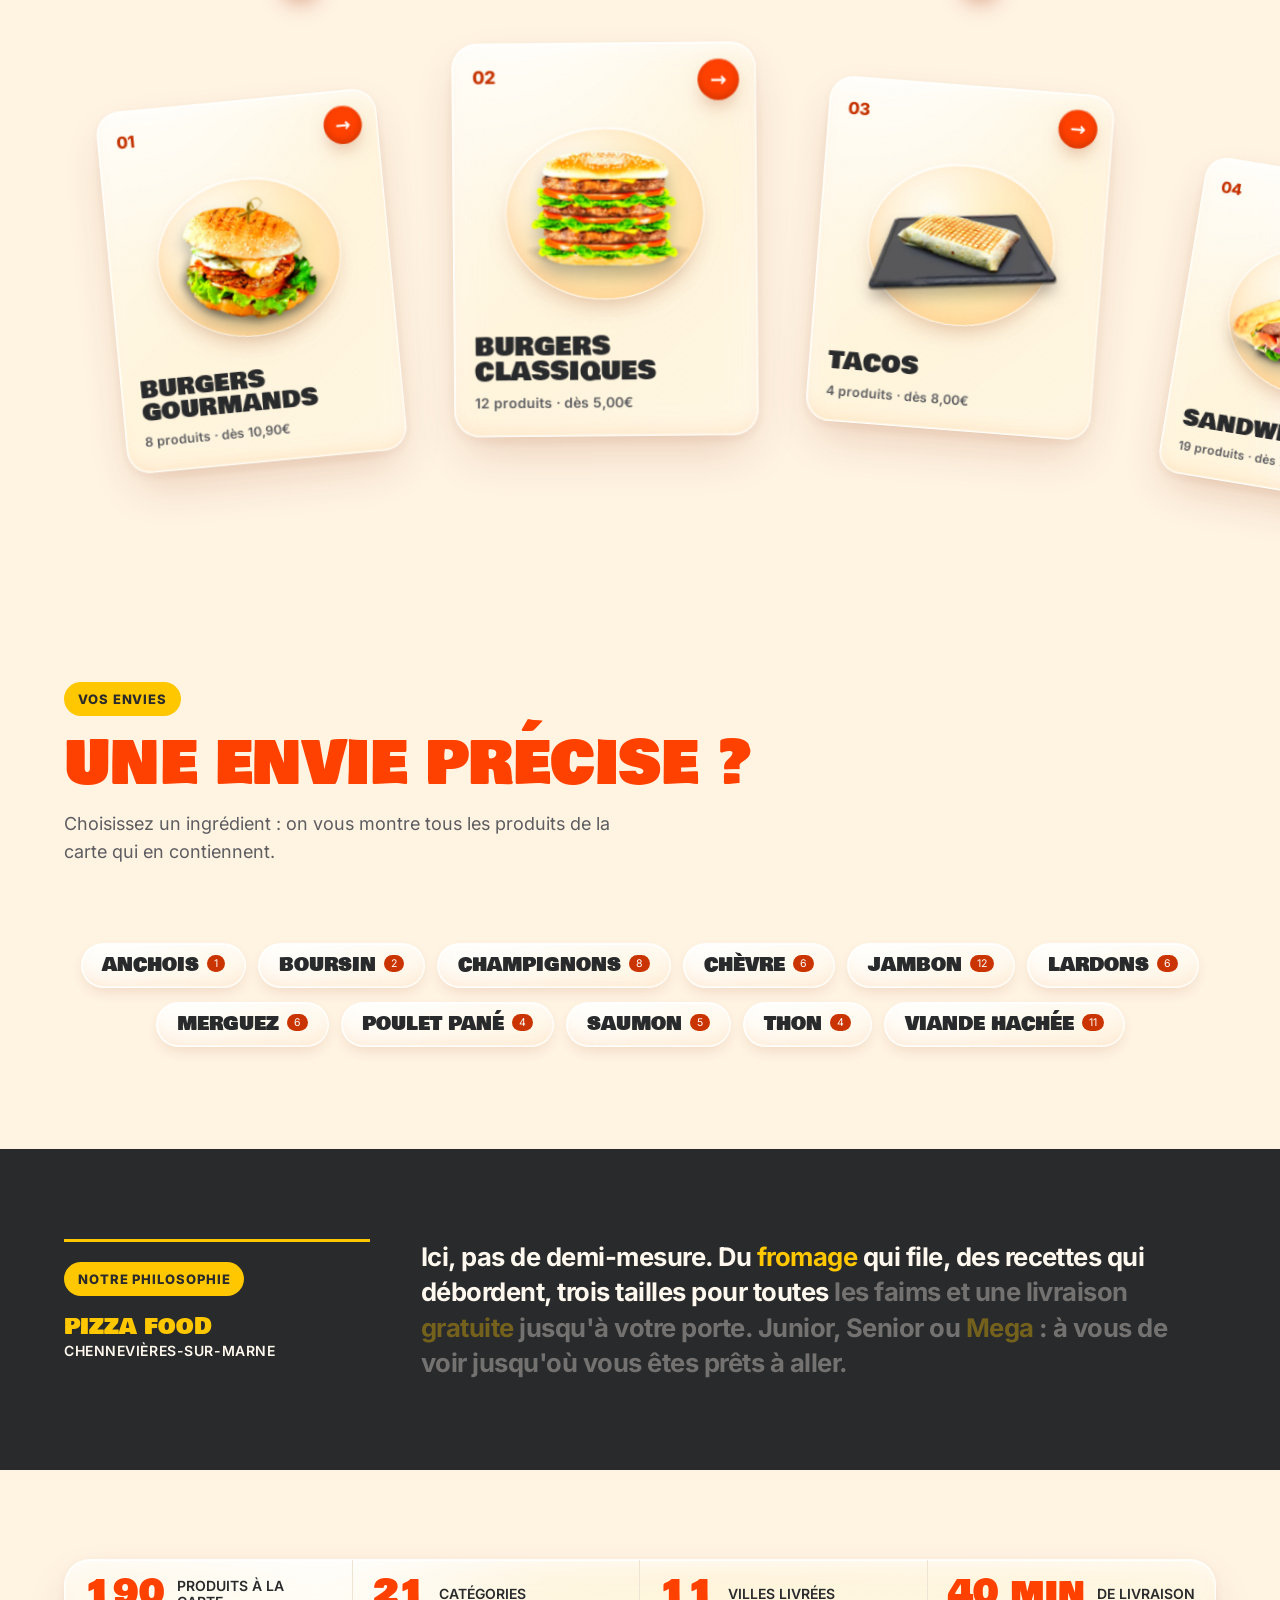
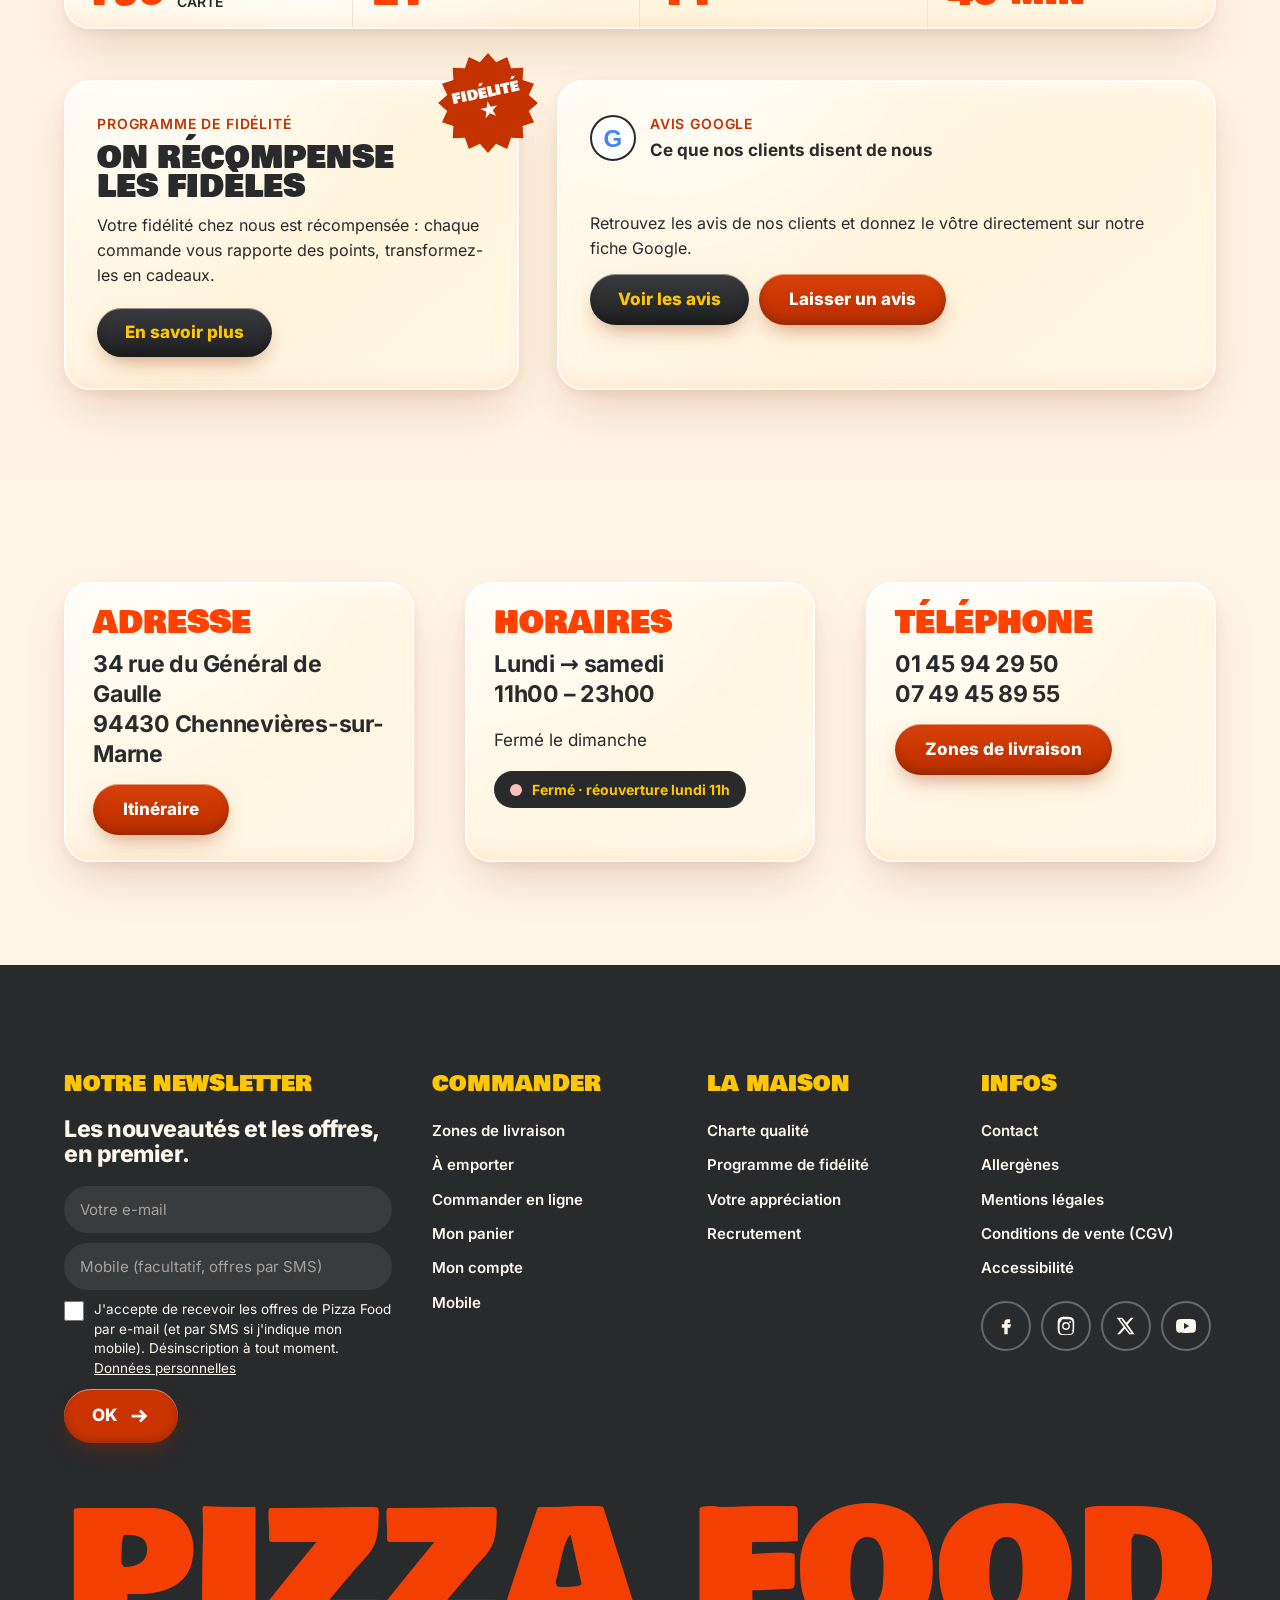
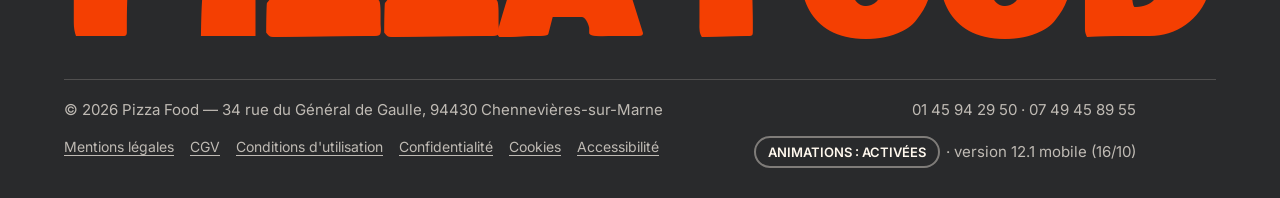
==== commit e969cc25: "Pizza Food v12.1 : version téléphone soignée - En-tête : logo à gauche, panier et menu regroupés à d" ====
--- a/pizza-food/index.html
+++ b/pizza-food/index.html
@@ -6,11 +6,12 @@
   <title>Pizza Food — Pizzas, burgers & tacos à Chennevières-sur-Marne</title>
   <meta name="description" content="Pizza Food : pizzas, burgers, tacos, tex-mex. Livraison gratuite en 40 min dans 11 villes du Val-de-Marne. En livraison 2 pizzas achetées = la 3e offerte, à emporter 1 achetée = la 2e offerte. 01 45 94 29 50.">
   <meta name="theme-color" content="#ff4100">
-  <link rel="stylesheet" href="css/fonts.css?v=12">
-  <link rel="stylesheet" href="css/style.css?v=12">
-  <link rel="stylesheet" href="css/raffine.css?v=12">
-  <link rel="stylesheet" href="css/glass.css?v=12">
-  <link rel="stylesheet" href="css/legal.css?v=12">
+  <link rel="stylesheet" href="css/fonts.css?v=12.1">
+  <link rel="stylesheet" href="css/style.css?v=12.1">
+  <link rel="stylesheet" href="css/raffine.css?v=12.1">
+  <link rel="stylesheet" href="css/glass.css?v=12.1">
+  <link rel="stylesheet" href="css/legal.css?v=12.1">
+  <link rel="stylesheet" href="css/mobile.css?v=12.1">
   <noscript><style>.curtain{display:none}</style></noscript>
   <!-- seo:jsonld (généré par outils/generer-seo.js) -->
   <script type="application/ld+json">{"@context":"https://schema.org","@type":"Restaurant","@id":"https://pizza-food.fr/#restaurant","name":"Pizza Food","legalName":"PIZZA FOOD (SASU)","url":"https://pizza-food.fr/","telephone":"+33 1 45 94 29 50","email":"contact@pizza-food.fr","image":"https://pizza-food.fr/img/bandeaux/livraison.webp","address":{"@type":"PostalAddress","streetAddress":"34 rue du Général de Gaulle","postalCode":"94430","addressLocality":"Chennevières-sur-Marne","addressRegion":"Val-de-Marne","addressCountry":"FR"},"servesCuisine":["Pizza","Burgers","Tacos","Tex-Mex","Sandwichs"],"priceRange":"€","currenciesAccepted":"EUR","paymentAccepted":"Carte bancaire, Espèces, Titres-restaurant","openingHoursSpecification":[{"@type":"OpeningHoursSpecification","dayOfWeek":["Monday","Tuesday","Wednesday","Thursday","Friday","Saturday"],"opens":"11:00","closes":"23:00"}],"areaServed":[{"@type":"City","name":"Chennevières-sur-Marne"},{"@type":"City","name":"Bonneuil-sur-Marne"},{"@type":"City","name":"Champigny-sur-Marne"},{"@type":"City","name":"La Queue-en-Brie"},{"@type":"City","name":"La Varenne Saint-Hilaire"},{"@type":"City","name":"Le Plessis-Trévise"},{"@type":"City","name":"Noiseau"},{"@type":"City","name":"Ormesson-sur-Marne"},{"@type":"City","name":"Saint-Maur-des-Fossés"},{"@type":"City","name":"Sucy-en-Brie"},{"@type":"City","name":"Villiers-sur-Marne"}],"hasMenu":"https://pizza-food.fr/carte.html","sameAs":["https://www.facebook.com/Pizza-Food-1682159702074299","https://www.instagram.com/pizzafood94430/","https://twitter.com/pizzafood94430","https://www.youtube.com/channel/UCCv9ak1TfnuyedFZNZe30Tw"]}</script>
@@ -251,13 +252,13 @@
     </section>
   </main>
 
-  <script>window.PF_VERSION = "12 conformité (16/10)";</script>
-  <script src="js/config.js?v=12"></script>
-  <script src="js/data.js?v=12"></script>
-  <script src="js/options.js?v=12"></script>
-  <script src="js/pizza.js?v=12"></script>
-  <script src="js/shop.js?v=12"></script>
-  <script src="js/main.js?v=12"></script>
-  <script src="js/glass.js?v=12"></script>
+  <script>window.PF_VERSION = "12.1 mobile (16/10)";</script>
+  <script src="js/config.js?v=12.1"></script>
+  <script src="js/data.js?v=12.1"></script>
+  <script src="js/options.js?v=12.1"></script>
+  <script src="js/pizza.js?v=12.1"></script>
+  <script src="js/shop.js?v=12.1"></script>
+  <script src="js/main.js?v=12.1"></script>
+  <script src="js/glass.js?v=12.1"></script>
 </body>
 </html>
--- a/pizza-food/css/mobile.css
+++ b/pizza-food/css/mobile.css
@@ -0,0 +1,113 @@
+/* =========================================================
+   PIZZA FOOD — finitions téléphone (chargé en dernier)
+   Objectif : même rendu soigné que sur ordinateur, en plus compact.
+   ========================================================= */
+
+/* Barre panier : n'existe que sur téléphone */
+.mbar { display: none; }
+
+@media (max-width: 860px) {
+  :root { --section: 52px; }
+
+  /* ---------- En-tête : logo à gauche, panier + menu à droite ---------- */
+  .nav { grid-template-columns: minmax(0, 1fr) auto auto; gap: 10px; }
+  .nav .logo { grid-column: 1; }
+  .nav__right { grid-column: 2; order: 1; }
+  .nav__side:first-child { grid-column: 3; order: 2; justify-content: flex-end; }
+  .nav__burger { width: 46px; height: 46px; box-shadow: 0 6px 16px -6px rgba(140, 50, 0, .25); }
+
+  /* ---------- Bouton « remonter » : discret, ne masque plus le texte ---------- */
+  .to-top { right: 14px; bottom: calc(14px + env(safe-area-inset-bottom)); width: 44px; height: 44px; opacity: .92; }
+  .to-top::before { inset: 3px; }
+  .to-top svg { width: 20px; height: 20px; }
+  .has-mbar .to-top { bottom: calc(86px + env(safe-area-inset-bottom)); }
+
+  /* ---------- Barre panier collée en bas ---------- */
+  .mbar { position: fixed; left: 12px; right: 12px; bottom: calc(12px + env(safe-area-inset-bottom)); z-index: 85; display: flex; align-items: center; gap: 12px; padding: 10px 12px 10px 10px; border-radius: 22px; background: rgba(41, 42, 44, .94); color: #fff; text-decoration: none; font-weight: 700; box-shadow: 0 16px 34px -12px rgba(41, 42, 44, .55), inset 0 1px 0 rgba(255, 255, 255, .12); -webkit-backdrop-filter: blur(10px); backdrop-filter: blur(10px); animation: mbar-in .45s cubic-bezier(.2, 1.4, .4, 1); }
+  .mbar[hidden] { display: none; }
+  .mbar__count { display: grid; place-items: center; min-width: 34px; height: 34px; padding: 0 8px; border-radius: 12px; background: var(--yellow); color: var(--ink); font-size: 16px; }
+  .mbar__label { flex: 1; font-size: 16px; }
+  .mbar__total { padding: 8px 14px; border-radius: 14px; background: #c93400; color: #fff; font-size: 16px; white-space: nowrap; }
+  .mbar:active { transform: scale(.98); }
+  body.has-mbar .footer__bottom { padding-bottom: 96px; }
+  .cart.is-open ~ .mbar, .is-locked .mbar { display: none; }
+  @keyframes mbar-in { from { transform: translateY(120%); } to { transform: none; } }
+
+  /* ---------- Menu mobile : liste nette, alignée à gauche ---------- */
+  .mobile-menu { align-content: start; justify-items: stretch; gap: 22px; padding: calc(var(--nav-h) + 34px) var(--gutter) calc(30px + env(safe-area-inset-bottom)); background: linear-gradient(170deg, #fff8ee 0%, #ffe9c7 100%); overflow-y: auto; }
+  .mobile-menu nav { gap: 0; text-align: left; }
+  .mobile-menu nav a, .mobile-menu nav button { display: flex; align-items: center; justify-content: space-between; width: 100%; padding: 14px 2px; border-bottom: 1.5px solid rgba(41, 42, 44, .1); font-family: var(--display); font-size: clamp(28px, 8.4vw, 40px); line-height: 1.05; text-transform: uppercase; color: var(--ink); text-shadow: none; -webkit-text-stroke: 0; }
+  .mobile-menu nav a::after, .mobile-menu nav button::after { content: '→'; font-family: var(--body); font-weight: 700; font-size: 22px; color: #c43200; transition: transform .3s; }
+  .mobile-menu nav a:active::after, .mobile-menu nav button:active::after { transform: translateX(6px); }
+  .mobile-menu nav button { opacity: 0; transform: translateY(20px); transition: opacity .4s .3s, transform .4s .3s; cursor: pointer; }
+  .mobile-menu.is-open nav button { opacity: 1; transform: none; }
+  .mobile-menu__tel { justify-self: stretch; text-align: center; border: 0; padding: 16px 24px; background: linear-gradient(180deg, #d9420c, #c93400 55%, #b52f00); color: #fff; font-size: 22px; box-shadow: 0 14px 28px -12px rgba(160, 40, 0, .6); }
+  .mobile-menu__tel::before { content: 'Appeler le '; font-weight: 600; font-size: 17px; opacity: .9; }
+
+  /* ---------- Formulaires de commande / compte : petits champs côte à côte ---------- */
+  .co__newaddr, #acForm { grid-template-columns: repeat(2, minmax(0, 1fr)) !important; column-gap: 12px; }
+  .co__newaddr > div:has(input[name="numrue"]), .co__newaddr > div:has(input[name="adresse"]), #acForm > div:has(input[name="numrue"]), #acForm > div:has(input[name="adresse"]), #acForm > div:has(input[type="email"]), #acForm > div:has(input[type="tel"]), #acForm > div:has(input[name="societe"]) { grid-column: 1 / -1; }
+  .co__form { grid-template-columns: repeat(2, minmax(0, 1fr)) !important; column-gap: 12px; }
+  .co__form > * { grid-column: 1 / -1; }
+  .co__form > div:has(input[name="nom"]), .co__form > div:has(input[name="prenom"]), .co__form > div:has(#ac-jour), .co__form > div:has(#ac-heure) { grid-column: auto; }
+  .co__newaddr > .full, #acForm > .full, #acForm > h4, #acForm > p, #acForm > button { grid-column: 1 / -1; }
+
+  /* ---------- Notes sous les offres : discrètes ---------- */
+  .offers__note { margin-top: 18px; text-transform: none; font-size: 13px; letter-spacing: .02em; line-height: 1.5; }
+
+  /* ---------- Titres et en-têtes de section ---------- */
+  .section-head { margin-bottom: 26px; }
+  .hero__kicker, .hero .eyebrow { font-size: 12.5px; letter-spacing: .05em; }
+
+  /* ---------- Pizzas stars : carrousel à faire glisser ---------- */
+  .stars .lede { margin: -10px auto 18px !important; font-size: 15px; }
+  .stars__grid { display: flex; grid-template-columns: none; max-width: none; gap: 14px; margin: 0 calc(-1 * var(--gutter)); padding: 8px var(--gutter) 26px; overflow-x: auto; overscroll-behavior-x: contain; scroll-snap-type: x mandatory; scroll-padding-inline: var(--gutter); scrollbar-width: none; -webkit-overflow-scrolling: touch; }
+  .stars__grid::-webkit-scrollbar { display: none; }
+  .star { flex: 0 0 min(76vw, 320px); scroll-snap-align: center; padding: 14px 12px 18px; border-radius: 28px; background: linear-gradient(160deg, rgba(255, 255, 255, .78), rgba(255, 255, 255, .42)); border: 1px solid rgba(255, 255, 255, .8); box-shadow: 0 18px 38px -18px rgba(150, 60, 0, .35); }
+  .star__burst { width: 82%; margin: 0 auto 12px; }
+  .star__name { font-size: 28px; }
+  .star__desc { min-height: 2.6em; margin-bottom: 12px; font-size: 14.5px; }
+
+  /* ---------- Boutons de taille : une seule ligne de 3 ---------- */
+  .sizes:has(> .chip:nth-child(3)) { display: grid; grid-template-columns: repeat(3, minmax(0, 1fr)); gap: 6px; width: 100%; }
+  .sizes:has(> .chip:nth-child(3)) .chip { position: relative; flex-direction: column; justify-content: center; gap: 1px; min-height: 52px; padding: 7px 4px; border-radius: 16px; }
+  .sizes:has(> .chip:nth-child(3)) .chip small { font-size: 10.5px; letter-spacing: .06em; }
+  .sizes:has(> .chip:nth-child(3)) .chip b { font-size: 15px; }
+  .sizes:has(> .chip:nth-child(3)) .chip::after { position: absolute; top: -6px; right: -4px; width: 20px; height: 20px; font-size: 14px; box-shadow: 0 2px 6px rgba(0, 0, 0, .18); }
+
+  /* ---------- Rangée « Pas que des pizzas » ---------- */
+  .rail-ctrl { margin-bottom: 0; }
+  .rail { padding-top: 22px; padding-bottom: 30px; }
+  #offres { padding-bottom: 24px !important; }
+  section.stars, section.rail-sec { padding-top: 36px !important; }
+
+  /* ---------- Pied de page : colonnes de liens côte à côte ---------- */
+  .footer__top { grid-template-columns: repeat(2, minmax(0, 1fr)); gap: 30px 18px; }
+  .footer__top > .news { grid-column: 1 / -1; }
+  .footer__top > div:last-child { grid-column: 1 / -1; }
+  .footer__top > div:last-child .flinks { display: grid; grid-template-columns: repeat(2, minmax(0, 1fr)); column-gap: 18px; }
+  .flinks li { font-size: 15px; }
+  .footer__giant { margin: 10px 0 24px; }
+  .footer__bottom { font-size: 14px; }
+  .motion-toggle { white-space: nowrap; }
+}
+
+@media (max-width: 520px) {
+  /* ---------- Cartes produits : photo + texte, puis les tailles en ligne ---------- */
+  .card { grid-template-columns: 96px minmax(0, 1fr); grid-template-rows: auto auto auto; column-gap: 14px; row-gap: 4px; padding: 14px; }
+  .card__media { grid-row: 1 / span 2; }
+  .card__name { font-size: 19px; line-height: 1.05; }
+  .card__desc { font-size: 13.5px; line-height: 1.4; }
+  .card__foot { grid-column: 1 / -1; margin-top: 8px; }
+  .card__foot:has(.card__price) { grid-column: 2; margin-top: 4px; }
+
+  /* ---------- Héros des pages intérieures ---------- */
+  .co-hero__title { font-size: clamp(34px, 12.6vw, 76px); }
+  .phero__title { font-size: clamp(40px, 14.5vw, 84px); }
+  .phero { padding-top: calc(var(--nav-h) + 28px); padding-bottom: 30px; gap: 18px; }
+  .phero__text { font-size: 16px; }
+  .phero__art { width: min(68vw, 300px); }
+
+  /* ---------- Chiffres clés du héros ---------- */
+  .hero__facts { display: grid; grid-template-columns: repeat(3, minmax(0, 1fr)); gap: 10px; width: 100%; }
+}
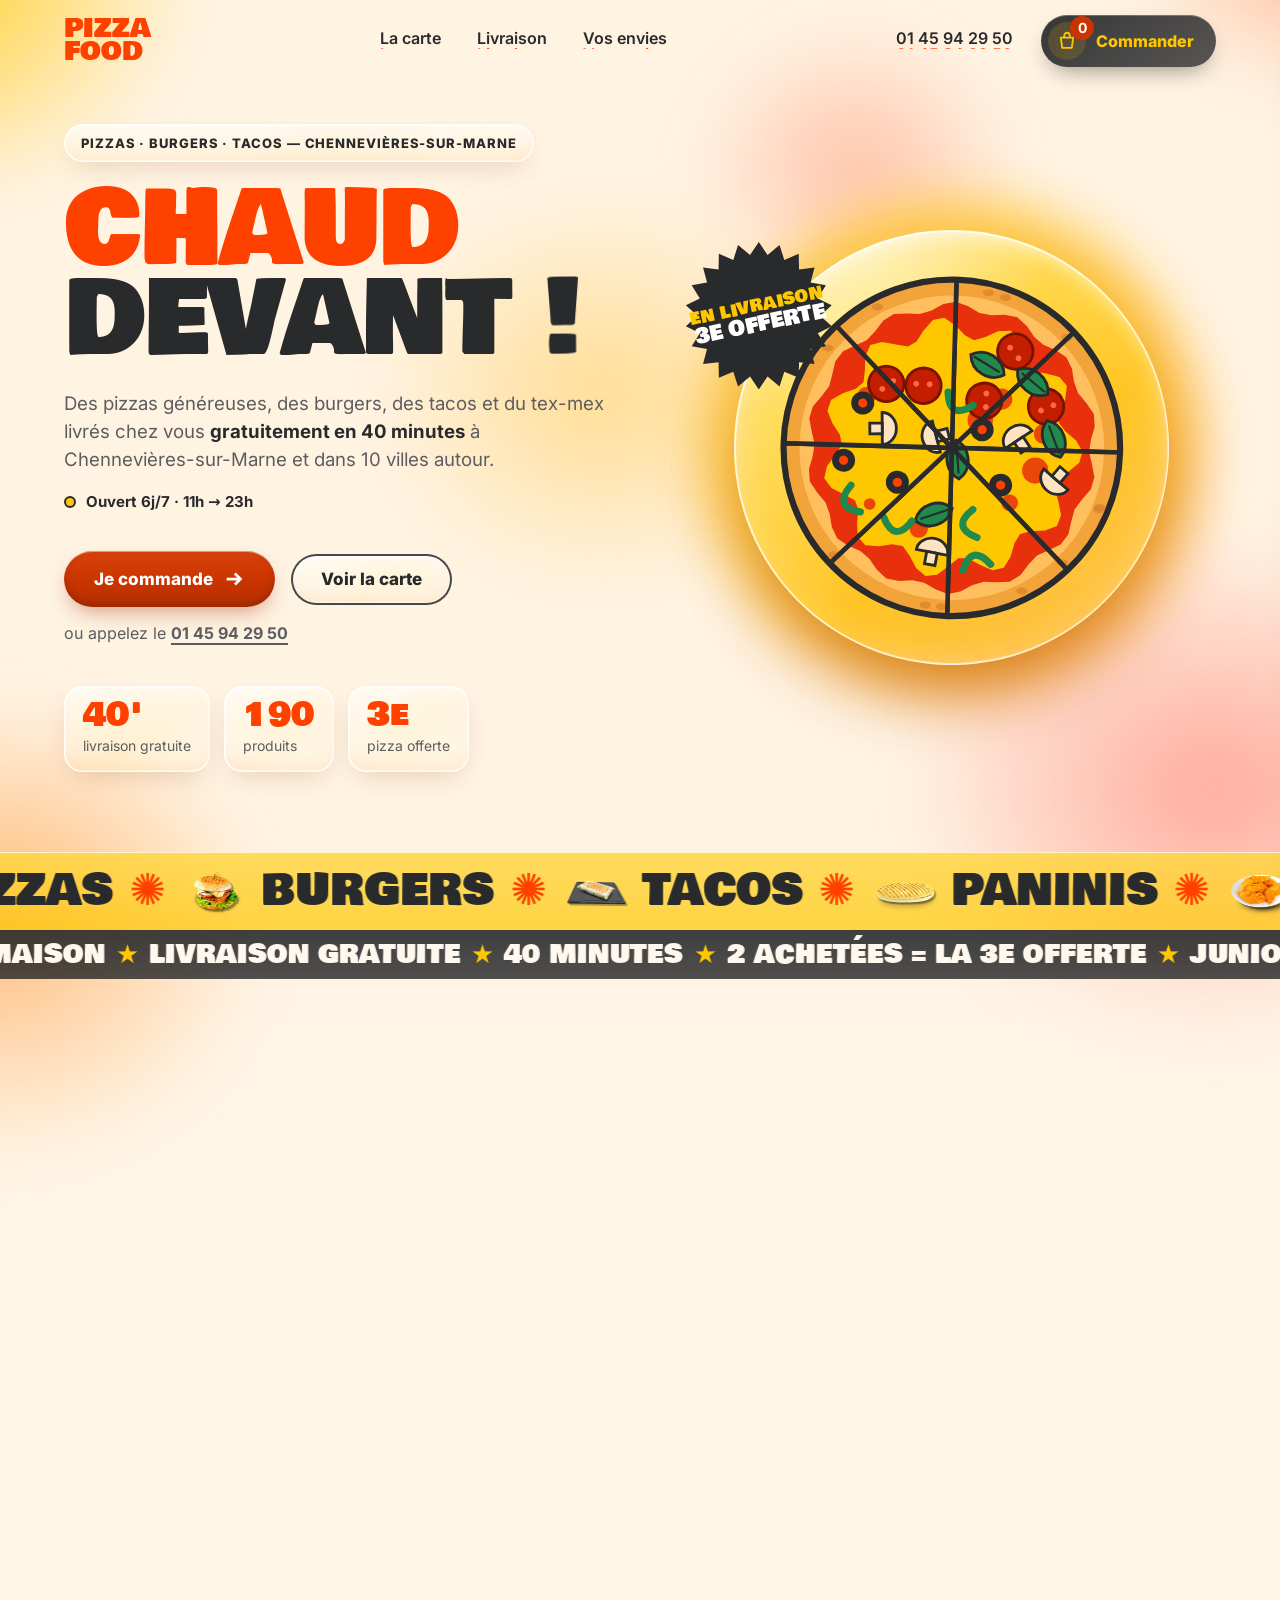
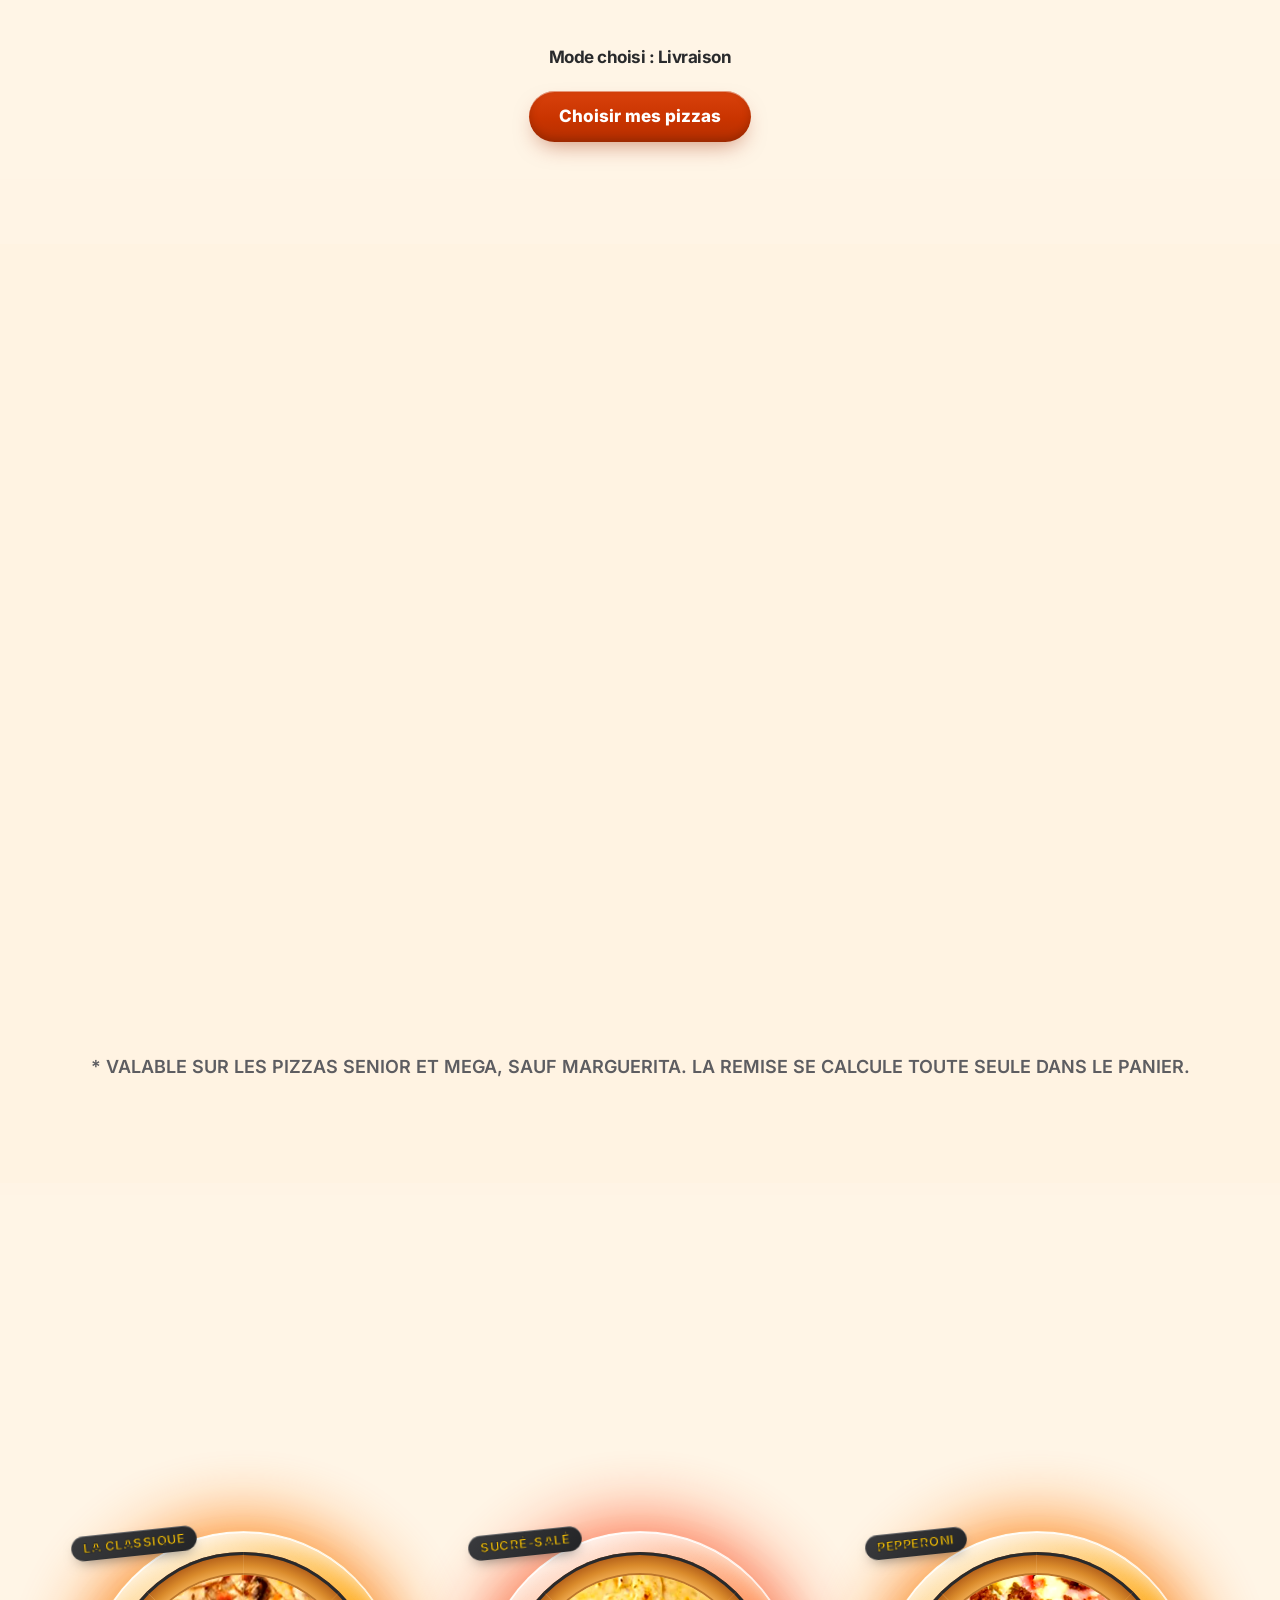
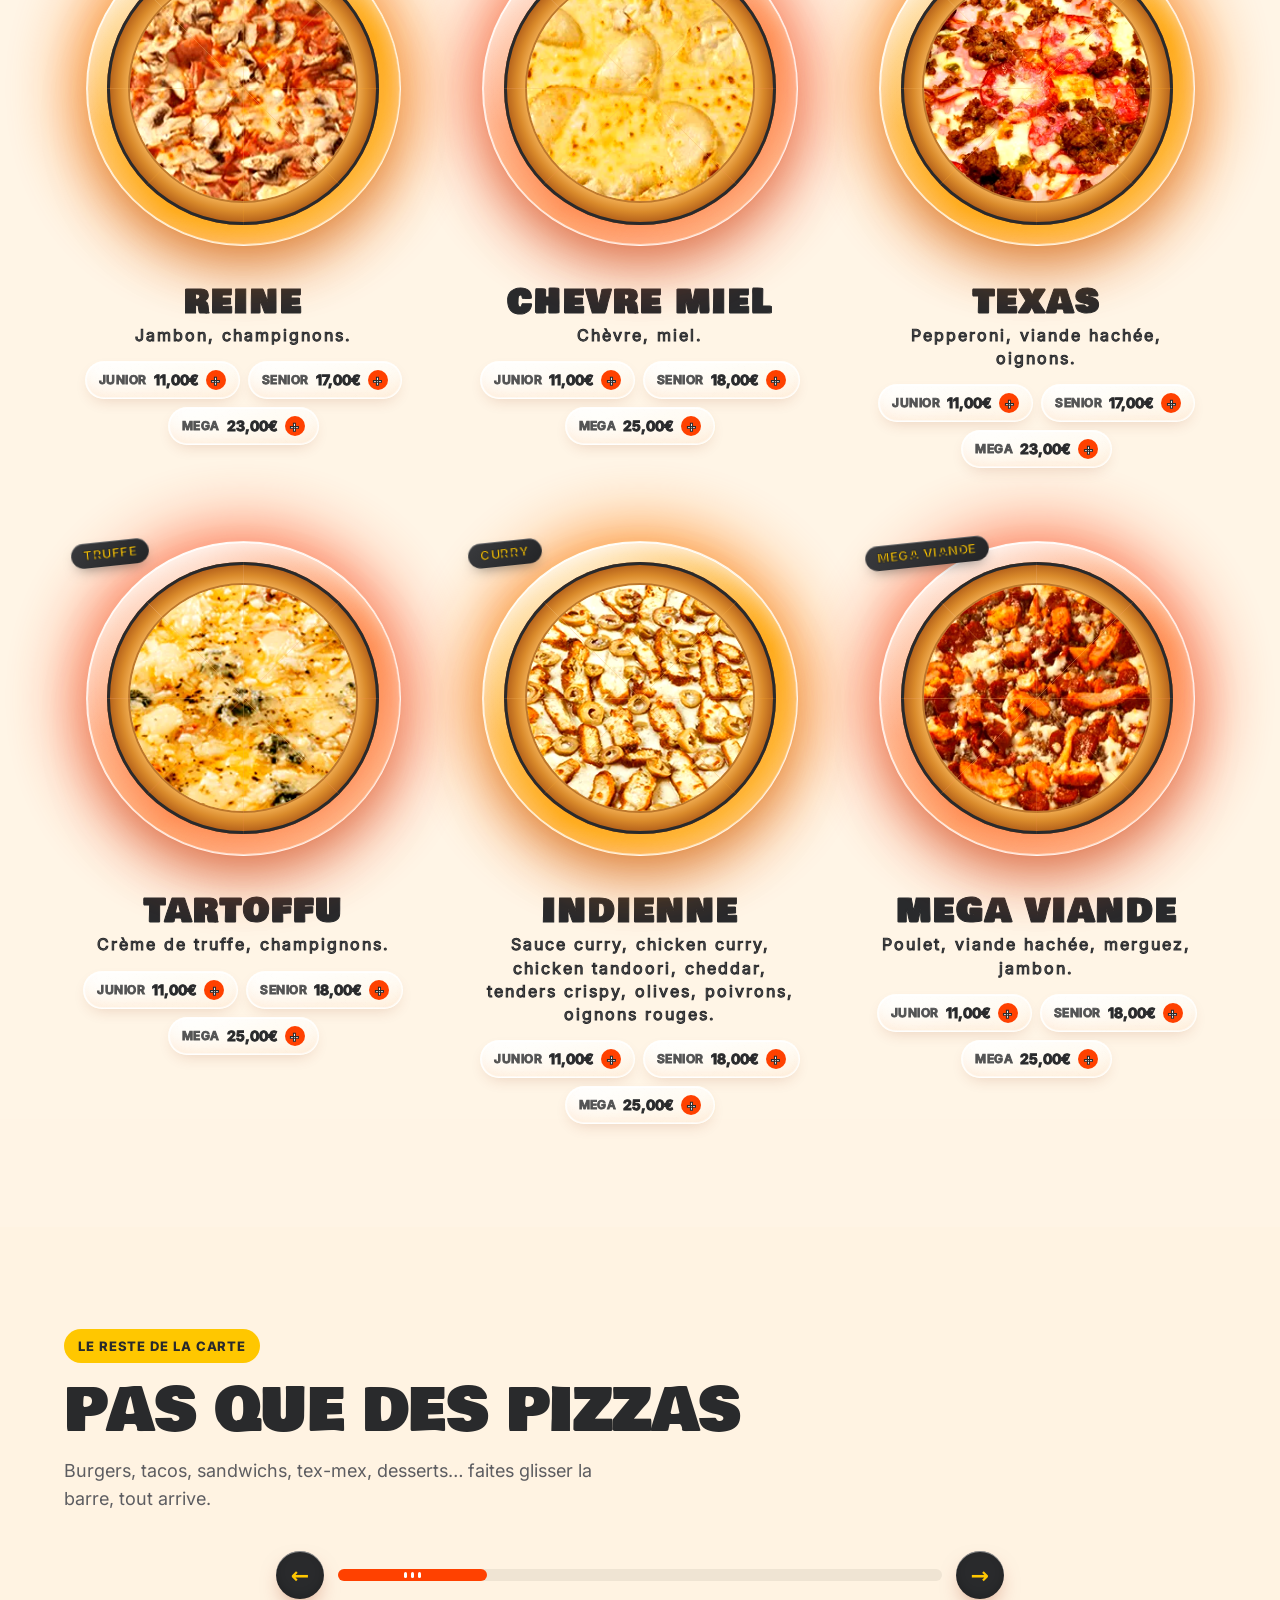
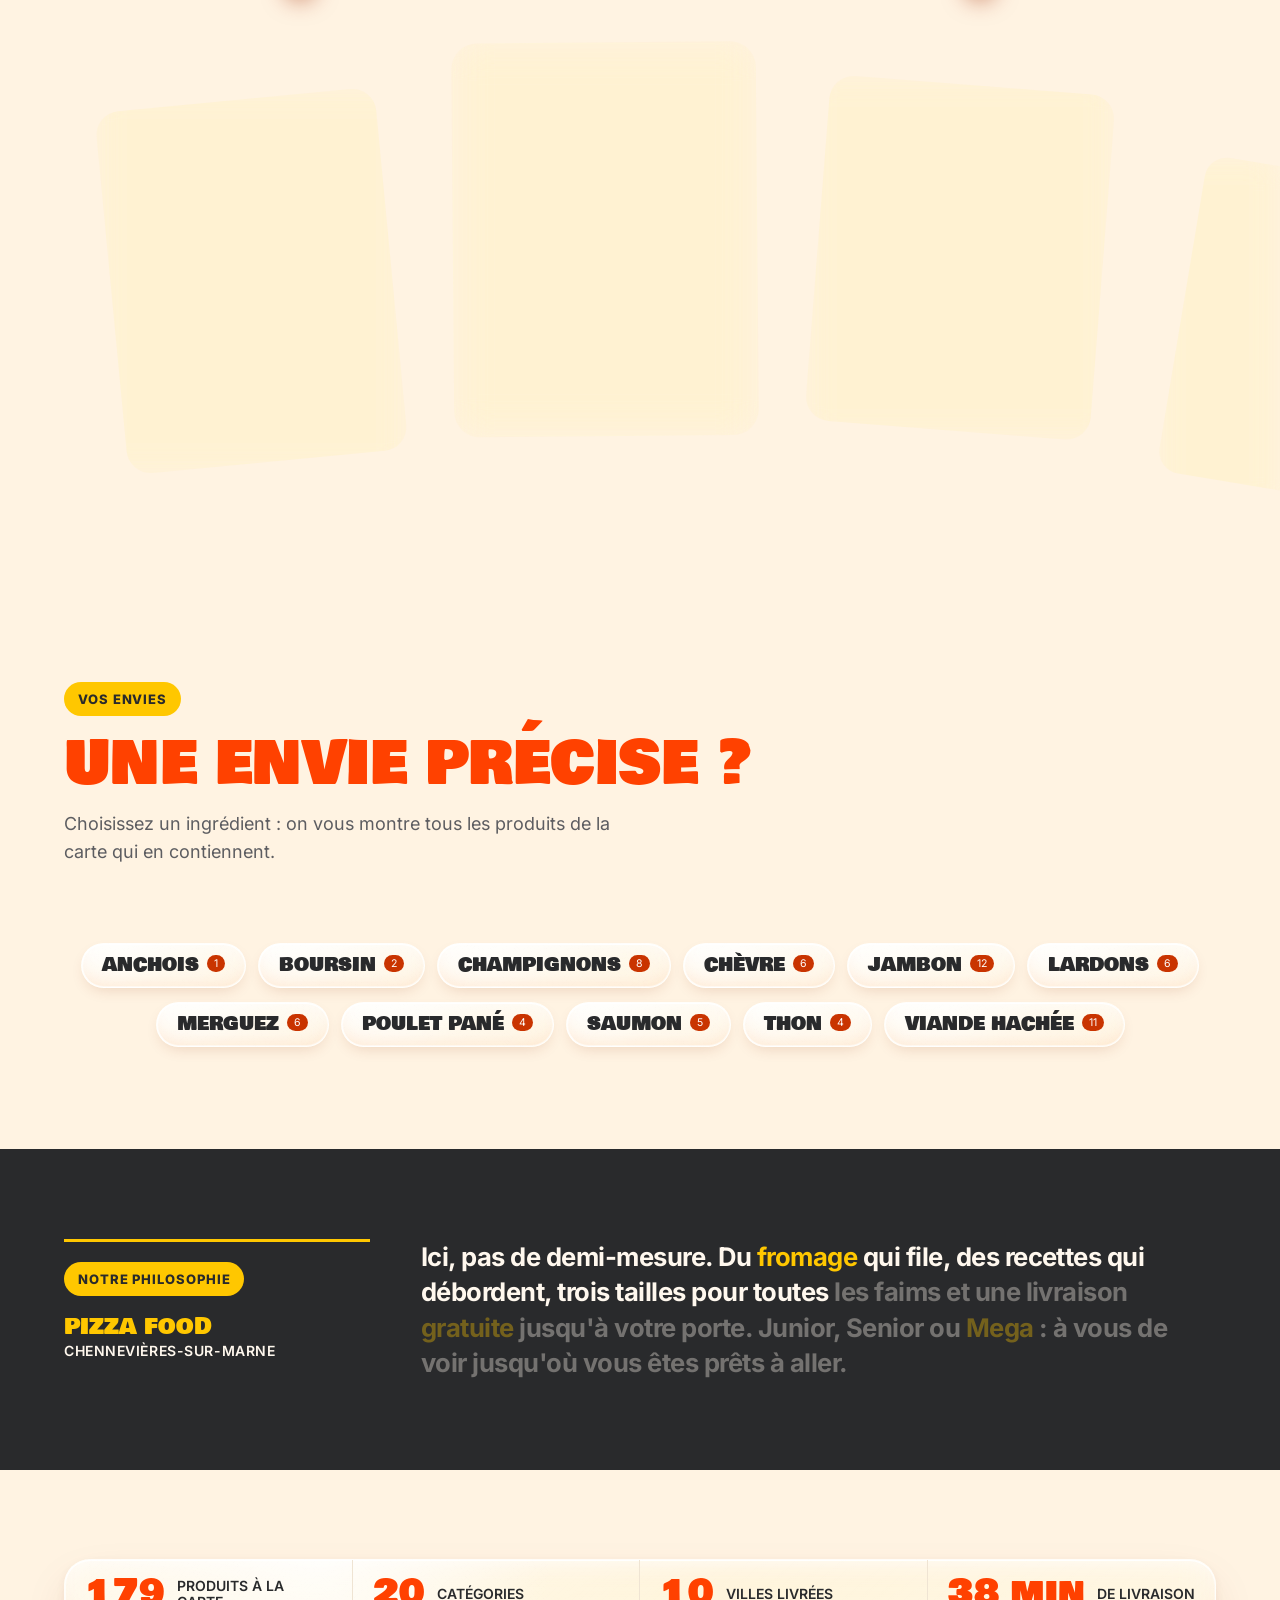
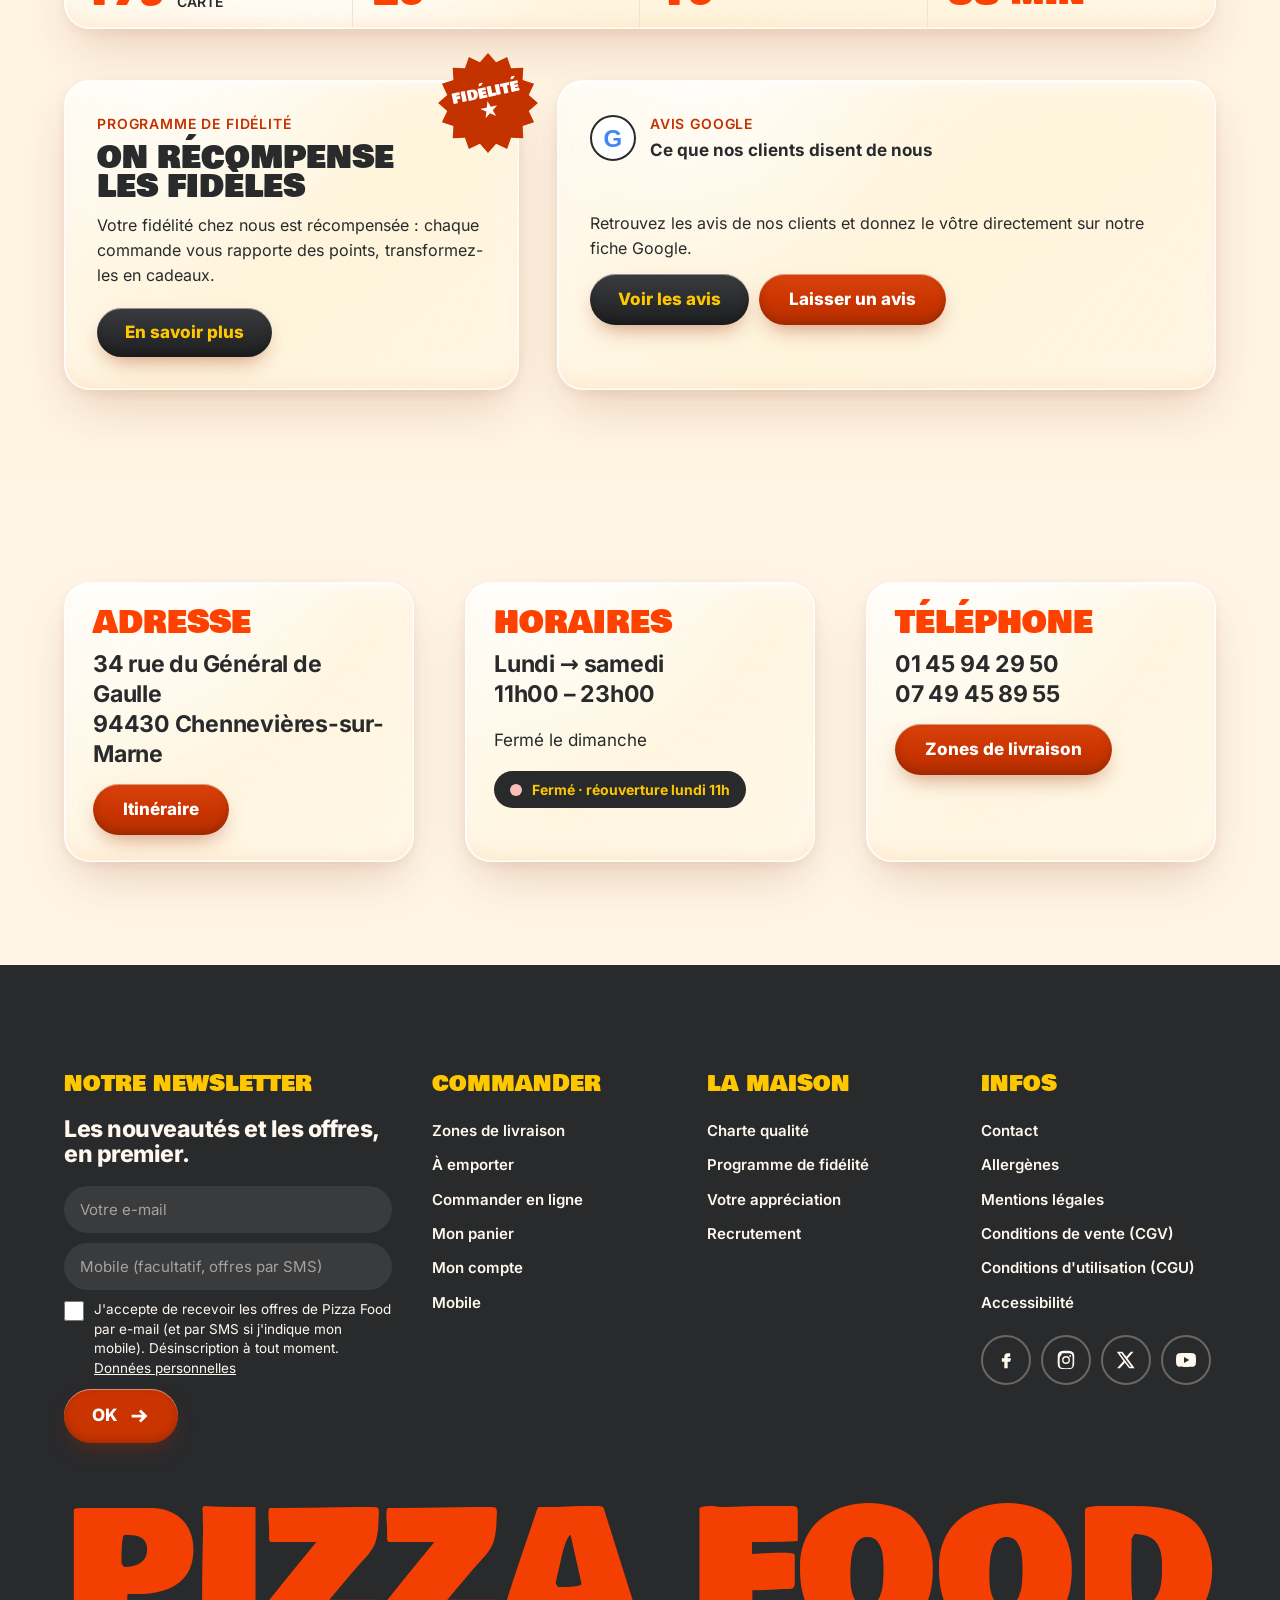
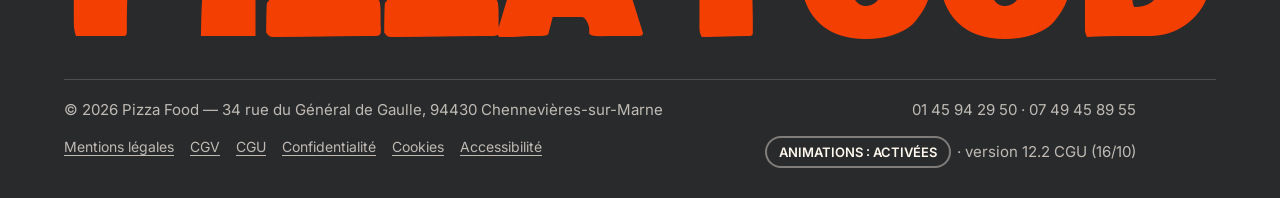
==== commit 8a42b163: "Pizza Food v12.2 : CGU complètes et visibles - Page CGU enrichie : définitions, acceptation, compte " ====
--- a/pizza-food/index.html
+++ b/pizza-food/index.html
@@ -6,12 +6,12 @@
   <title>Pizza Food — Pizzas, burgers & tacos à Chennevières-sur-Marne</title>
   <meta name="description" content="Pizza Food : pizzas, burgers, tacos, tex-mex. Livraison gratuite en 40 min dans 11 villes du Val-de-Marne. En livraison 2 pizzas achetées = la 3e offerte, à emporter 1 achetée = la 2e offerte. 01 45 94 29 50.">
   <meta name="theme-color" content="#ff4100">
-  <link rel="stylesheet" href="css/fonts.css?v=12.1">
-  <link rel="stylesheet" href="css/style.css?v=12.1">
-  <link rel="stylesheet" href="css/raffine.css?v=12.1">
-  <link rel="stylesheet" href="css/glass.css?v=12.1">
-  <link rel="stylesheet" href="css/legal.css?v=12.1">
-  <link rel="stylesheet" href="css/mobile.css?v=12.1">
+  <link rel="stylesheet" href="css/fonts.css?v=12.2">
+  <link rel="stylesheet" href="css/style.css?v=12.2">
+  <link rel="stylesheet" href="css/raffine.css?v=12.2">
+  <link rel="stylesheet" href="css/glass.css?v=12.2">
+  <link rel="stylesheet" href="css/legal.css?v=12.2">
+  <link rel="stylesheet" href="css/mobile.css?v=12.2">
   <noscript><style>.curtain{display:none}</style></noscript>
   <!-- seo:jsonld (généré par outils/generer-seo.js) -->
   <script type="application/ld+json">{"@context":"https://schema.org","@type":"Restaurant","@id":"https://pizza-food.fr/#restaurant","name":"Pizza Food","legalName":"PIZZA FOOD (SASU)","url":"https://pizza-food.fr/","telephone":"+33 1 45 94 29 50","email":"contact@pizza-food.fr","image":"https://pizza-food.fr/img/bandeaux/livraison.webp","address":{"@type":"PostalAddress","streetAddress":"34 rue du Général de Gaulle","postalCode":"94430","addressLocality":"Chennevières-sur-Marne","addressRegion":"Val-de-Marne","addressCountry":"FR"},"servesCuisine":["Pizza","Burgers","Tacos","Tex-Mex","Sandwichs"],"priceRange":"€","currenciesAccepted":"EUR","paymentAccepted":"Carte bancaire, Espèces, Titres-restaurant","openingHoursSpecification":[{"@type":"OpeningHoursSpecification","dayOfWeek":["Monday","Tuesday","Wednesday","Thursday","Friday","Saturday"],"opens":"11:00","closes":"23:00"}],"areaServed":[{"@type":"City","name":"Chennevières-sur-Marne"},{"@type":"City","name":"Bonneuil-sur-Marne"},{"@type":"City","name":"Champigny-sur-Marne"},{"@type":"City","name":"La Queue-en-Brie"},{"@type":"City","name":"La Varenne Saint-Hilaire"},{"@type":"City","name":"Le Plessis-Trévise"},{"@type":"City","name":"Noiseau"},{"@type":"City","name":"Ormesson-sur-Marne"},{"@type":"City","name":"Saint-Maur-des-Fossés"},{"@type":"City","name":"Sucy-en-Brie"},{"@type":"City","name":"Villiers-sur-Marne"}],"hasMenu":"https://pizza-food.fr/carte.html","sameAs":["https://www.facebook.com/Pizza-Food-1682159702074299","https://www.instagram.com/pizzafood94430/","https://twitter.com/pizzafood94430","https://www.youtube.com/channel/UCCv9ak1TfnuyedFZNZe30Tw"]}</script>
@@ -252,13 +252,13 @@
     </section>
   </main>
 
-  <script>window.PF_VERSION = "12.1 mobile (16/10)";</script>
-  <script src="js/config.js?v=12.1"></script>
-  <script src="js/data.js?v=12.1"></script>
-  <script src="js/options.js?v=12.1"></script>
-  <script src="js/pizza.js?v=12.1"></script>
-  <script src="js/shop.js?v=12.1"></script>
-  <script src="js/main.js?v=12.1"></script>
-  <script src="js/glass.js?v=12.1"></script>
+  <script>window.PF_VERSION = "12.2 CGU (16/10)";</script>
+  <script src="js/config.js?v=12.2"></script>
+  <script src="js/data.js?v=12.2"></script>
+  <script src="js/options.js?v=12.2"></script>
+  <script src="js/pizza.js?v=12.2"></script>
+  <script src="js/shop.js?v=12.2"></script>
+  <script src="js/main.js?v=12.2"></script>
+  <script src="js/glass.js?v=12.2"></script>
 </body>
 </html>
--- a/pizza-food/css/legal.css
+++ b/pizza-food/css/legal.css
@@ -13,7 +13,7 @@
 
 /* ---------- En-tête des pages légales ---------- */
 .lhero { padding: calc(var(--nav-h, 80px) + 40px) var(--gutter) 34px; max-width: 1296px; margin-inline: auto; }
-.lhero .phero__title { font-size: clamp(40px, 6.4vw, 92px); line-height: .95; overflow-wrap: anywhere; }
+.lhero .phero__title { font-size: clamp(40px, 6.4vw, 92px); line-height: 1.22; overflow-wrap: anywhere; }
 .lhero .phero__text { max-width: 62ch; color: var(--muted); }
 .lhero__date { margin: 14px 0 0; font-size: 14px; color: var(--muted); }
 
--- a/pizza-food/css/mobile.css
+++ b/pizza-food/css/mobile.css
@@ -102,6 +102,7 @@
   .card__foot:has(.card__price) { grid-column: 2; margin-top: 4px; }
 
   /* ---------- Héros des pages intérieures ---------- */
+  .lhero .phero__title { font-size: clamp(26px, 8.4vw, 60px); overflow-wrap: normal; }
   .co-hero__title { font-size: clamp(34px, 12.6vw, 76px); }
   .phero__title { font-size: clamp(40px, 14.5vw, 84px); }
   .phero { padding-top: calc(var(--nav-h) + 28px); padding-bottom: 30px; gap: 18px; }
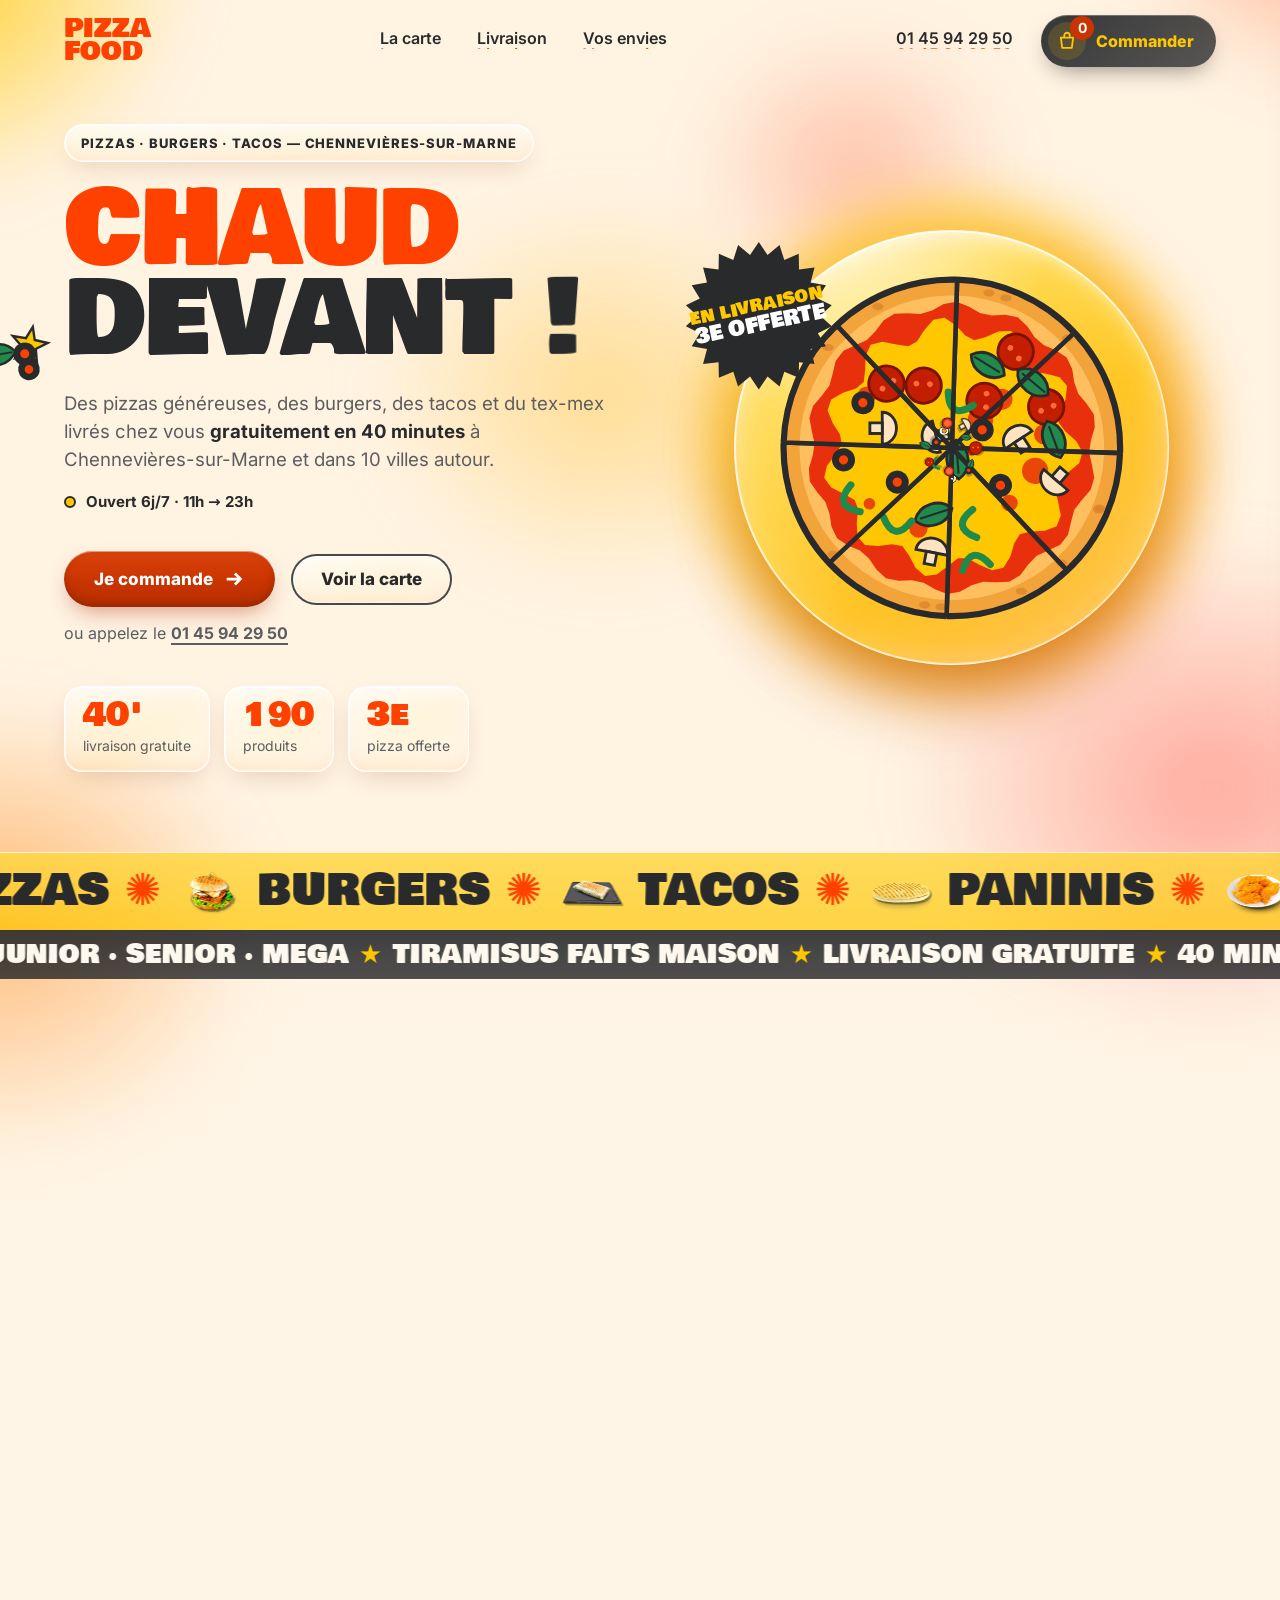
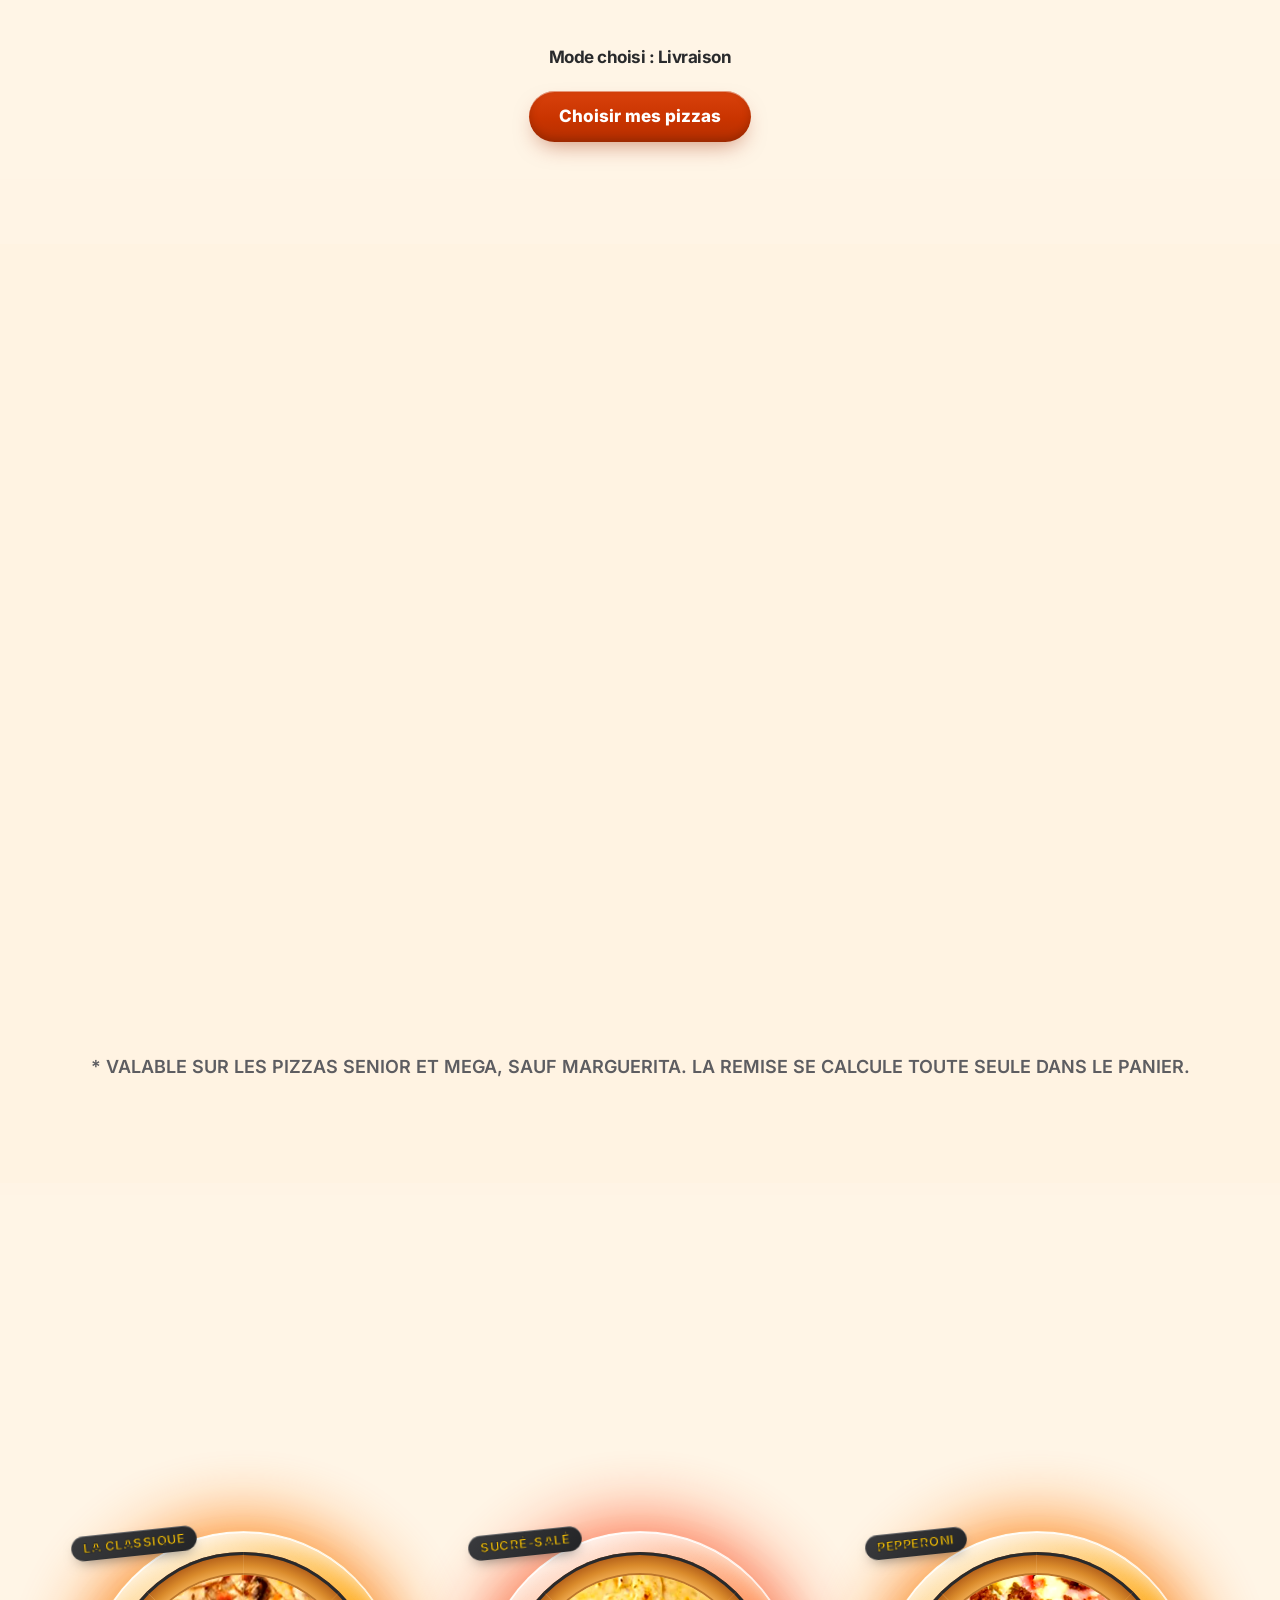
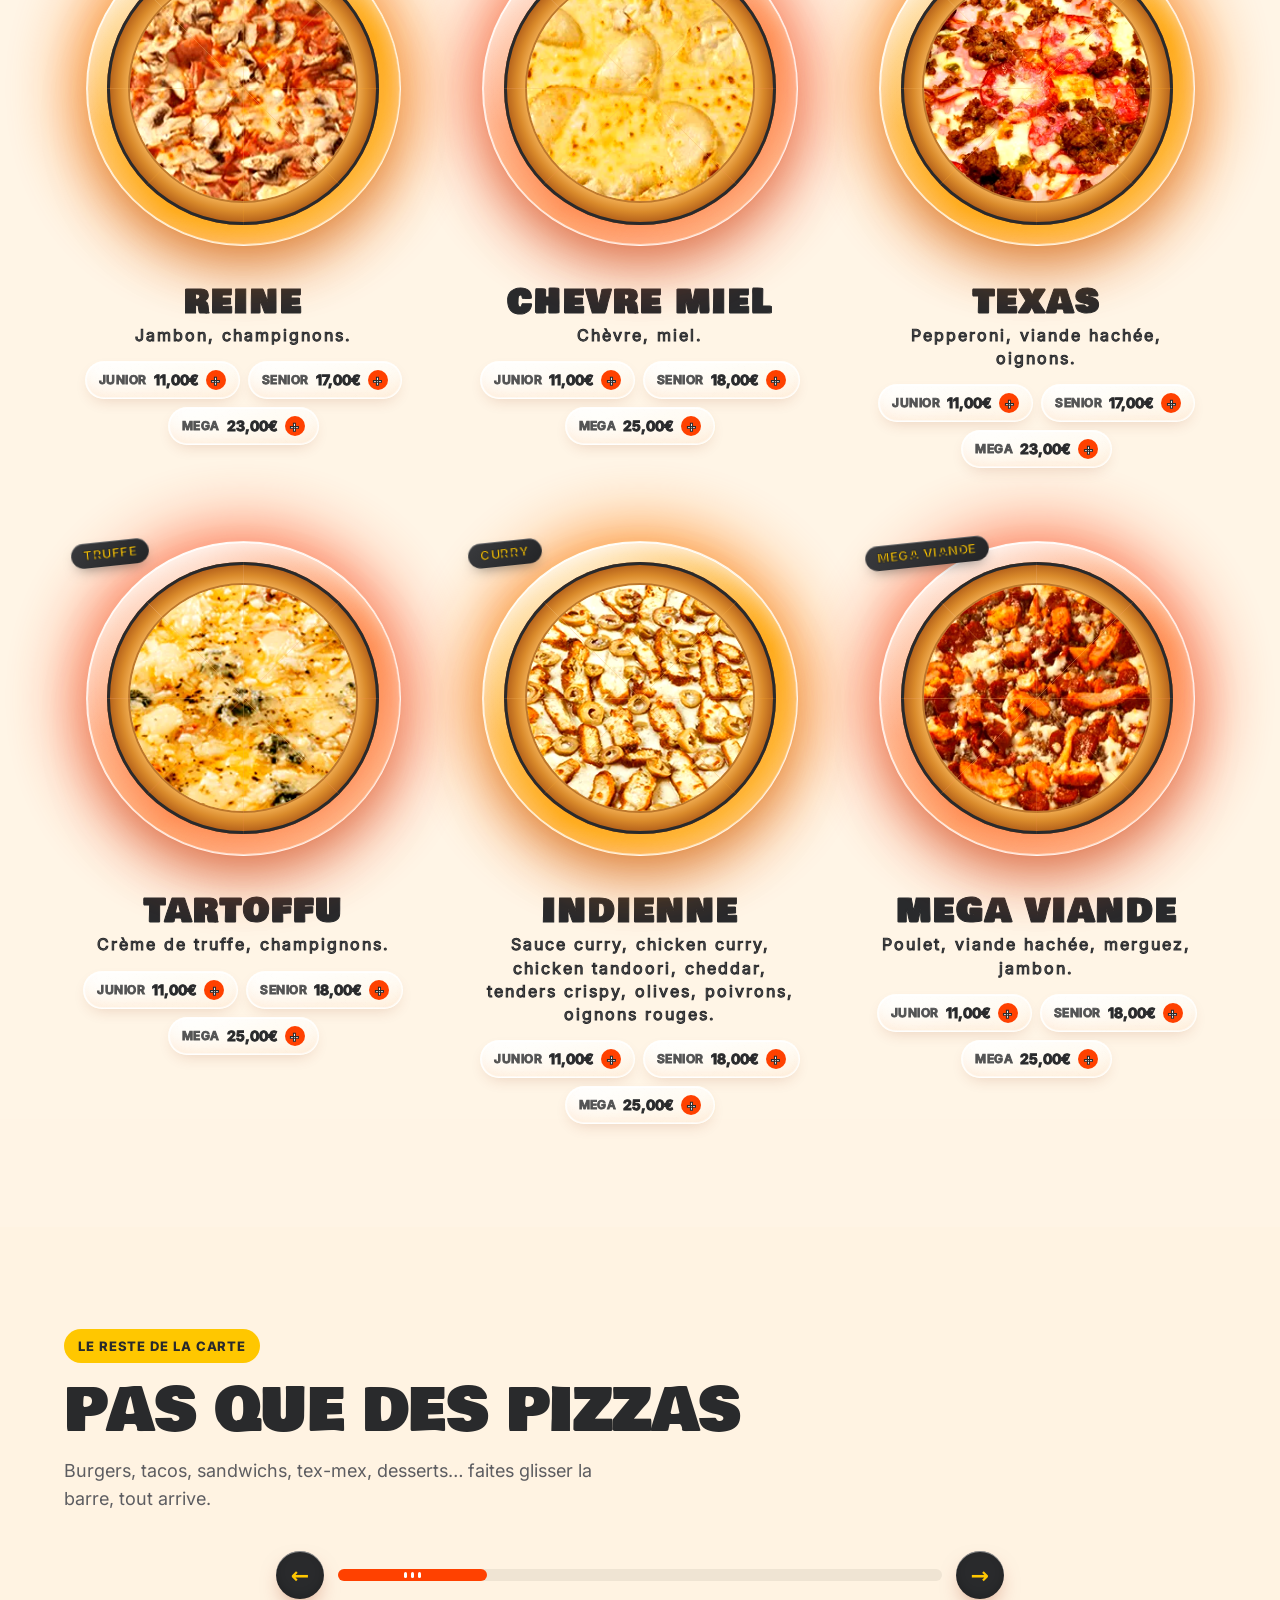
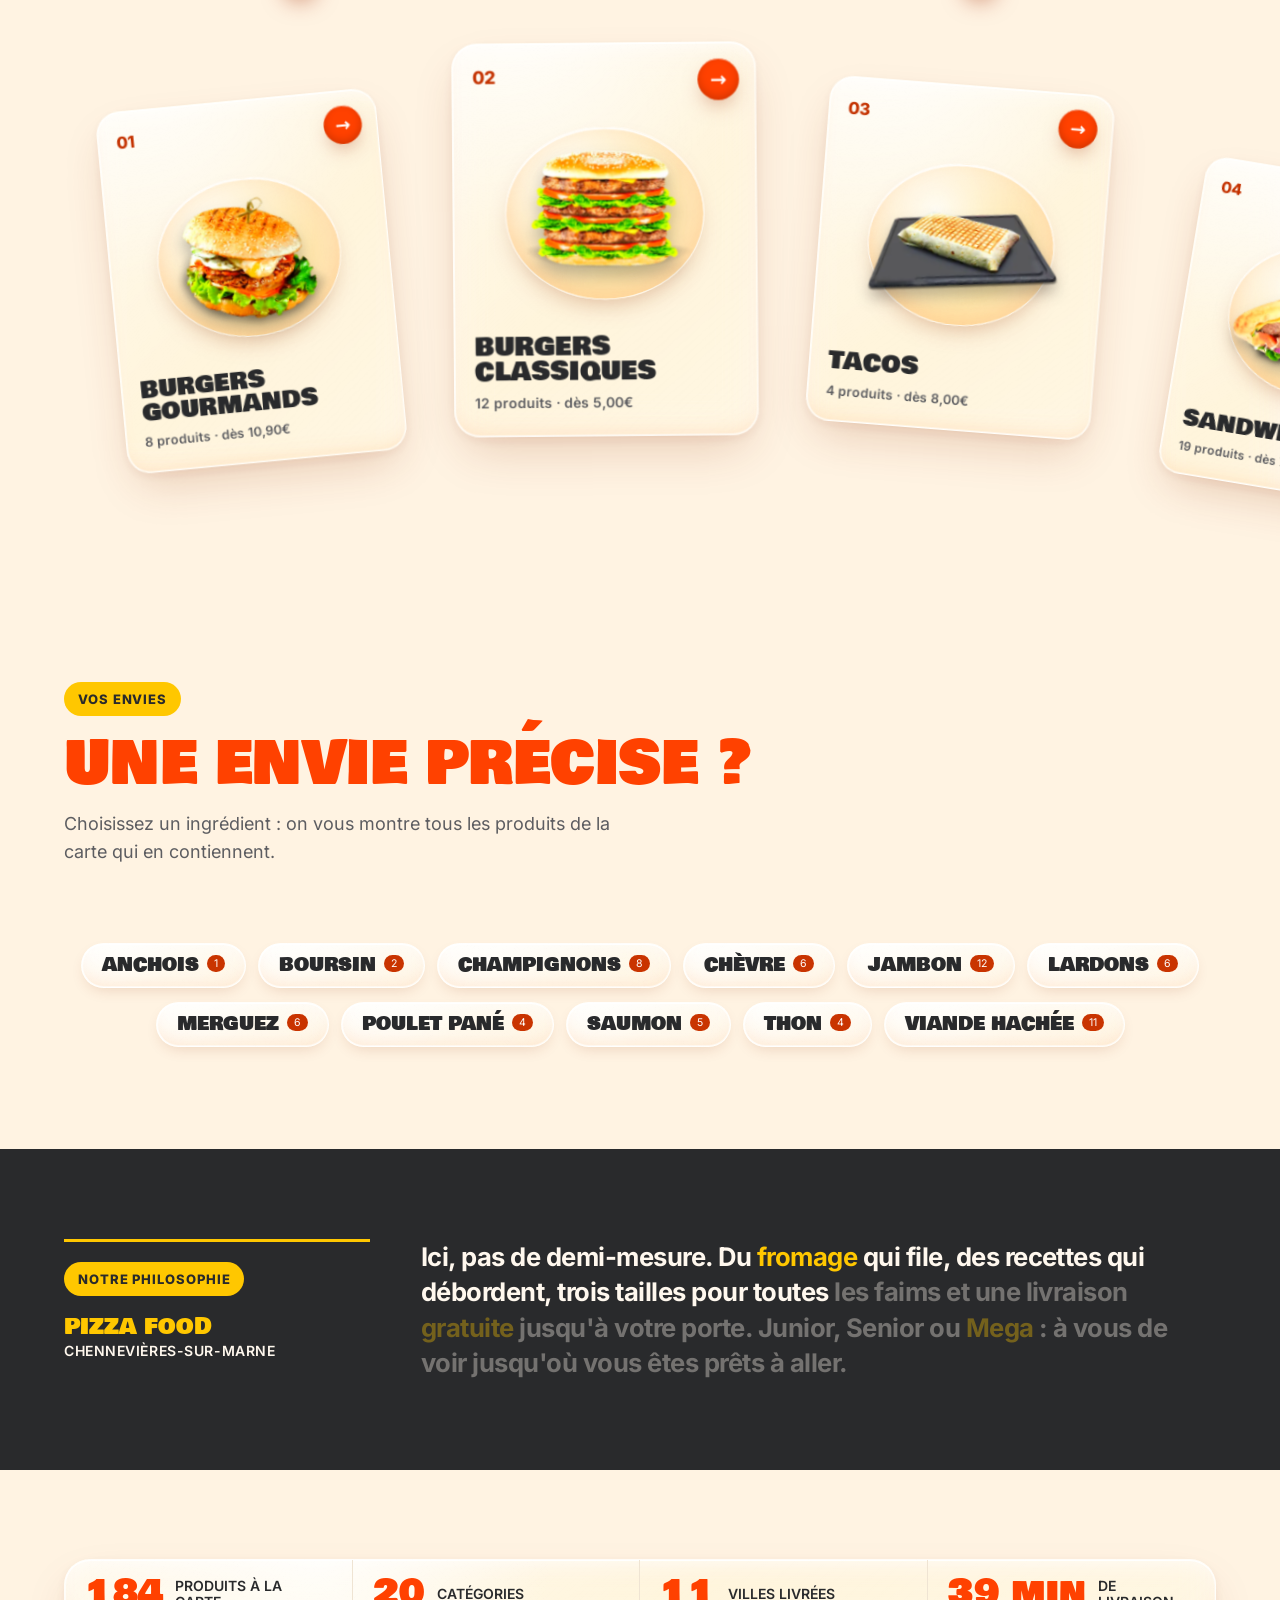
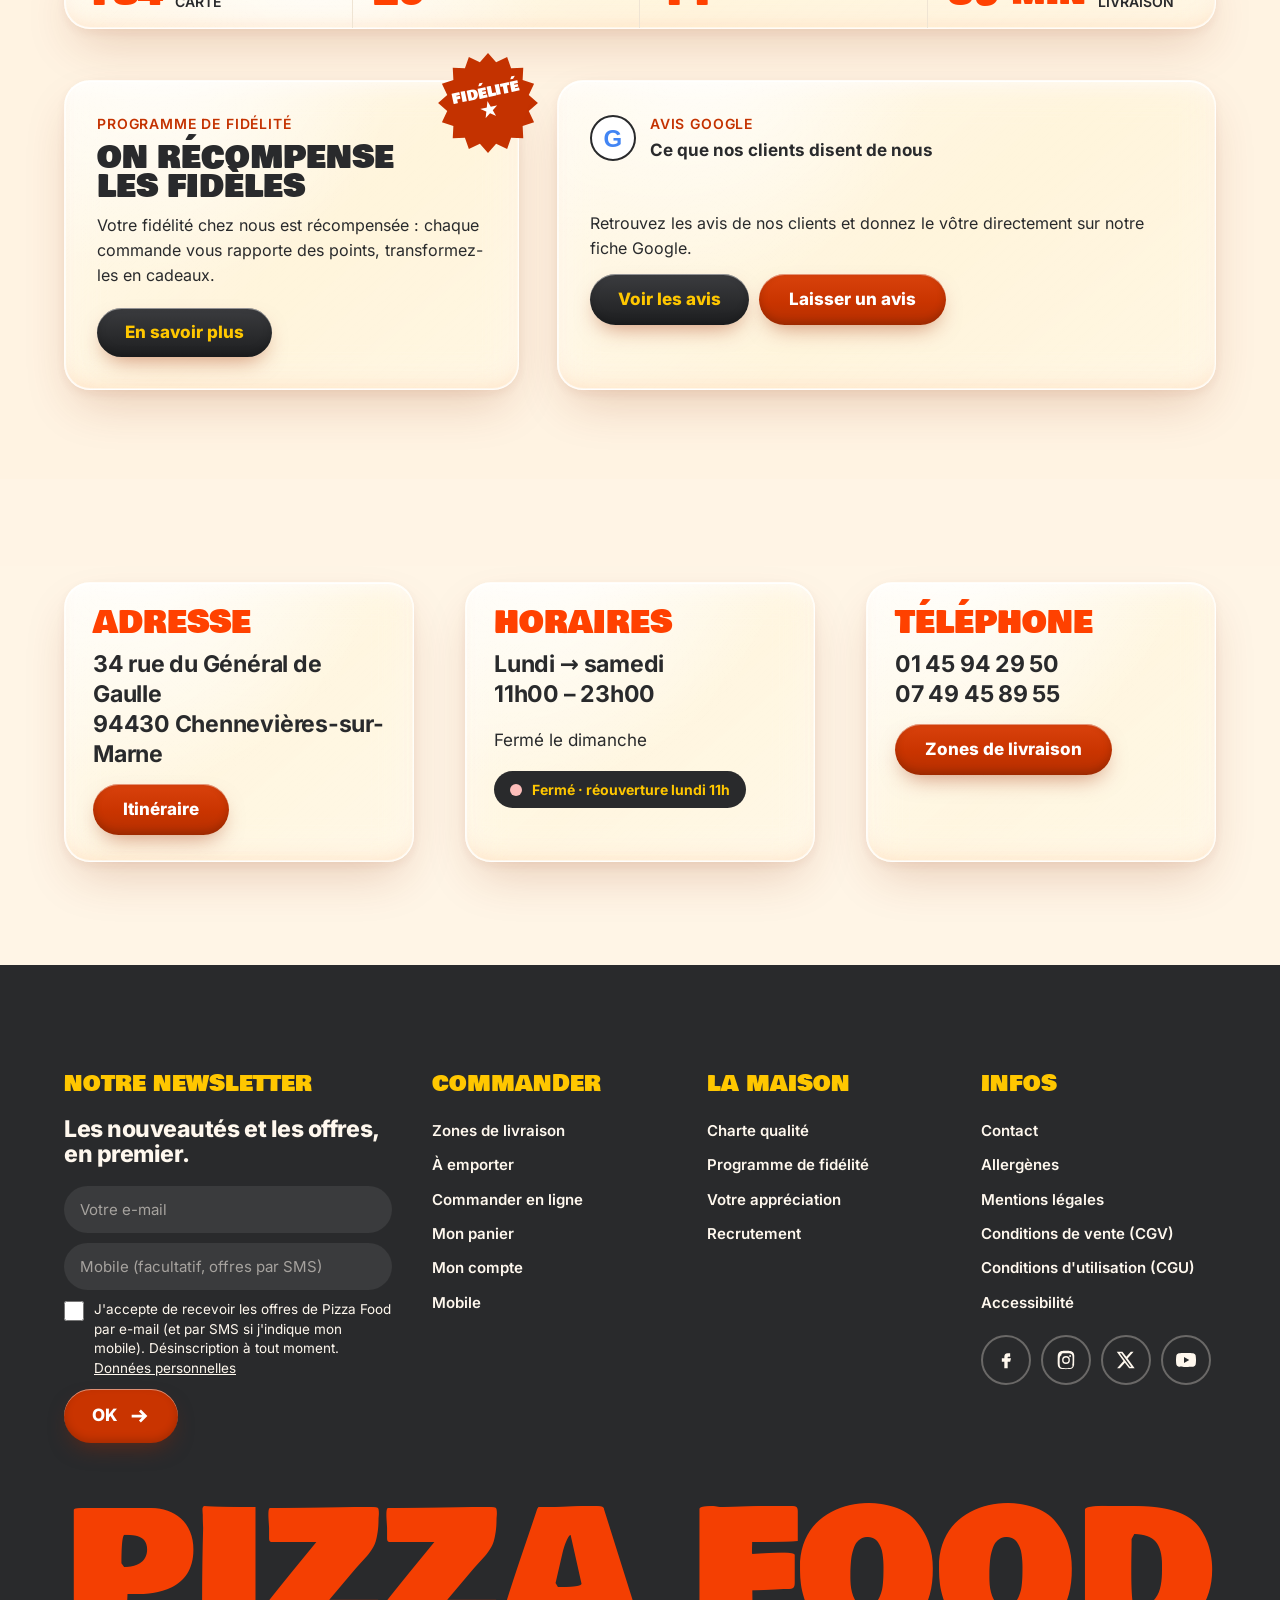
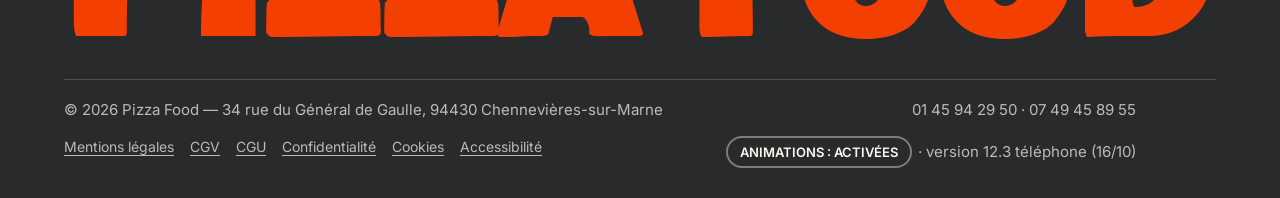
==== commit e2a58ec4: "Pizza Food v12.3 : commande par téléphone et fiche à remplir pour le restaurant - Récapitulatif (éta" ====
--- a/pizza-food/index.html
+++ b/pizza-food/index.html
@@ -6,12 +6,12 @@
   <title>Pizza Food — Pizzas, burgers & tacos à Chennevières-sur-Marne</title>
   <meta name="description" content="Pizza Food : pizzas, burgers, tacos, tex-mex. Livraison gratuite en 40 min dans 11 villes du Val-de-Marne. En livraison 2 pizzas achetées = la 3e offerte, à emporter 1 achetée = la 2e offerte. 01 45 94 29 50.">
   <meta name="theme-color" content="#ff4100">
-  <link rel="stylesheet" href="css/fonts.css?v=12.2">
-  <link rel="stylesheet" href="css/style.css?v=12.2">
-  <link rel="stylesheet" href="css/raffine.css?v=12.2">
-  <link rel="stylesheet" href="css/glass.css?v=12.2">
-  <link rel="stylesheet" href="css/legal.css?v=12.2">
-  <link rel="stylesheet" href="css/mobile.css?v=12.2">
+  <link rel="stylesheet" href="css/fonts.css?v=12.3">
+  <link rel="stylesheet" href="css/style.css?v=12.3">
+  <link rel="stylesheet" href="css/raffine.css?v=12.3">
+  <link rel="stylesheet" href="css/glass.css?v=12.3">
+  <link rel="stylesheet" href="css/legal.css?v=12.3">
+  <link rel="stylesheet" href="css/mobile.css?v=12.3">
   <noscript><style>.curtain{display:none}</style></noscript>
   <!-- seo:jsonld (généré par outils/generer-seo.js) -->
   <script type="application/ld+json">{"@context":"https://schema.org","@type":"Restaurant","@id":"https://pizza-food.fr/#restaurant","name":"Pizza Food","legalName":"PIZZA FOOD (SASU)","url":"https://pizza-food.fr/","telephone":"+33 1 45 94 29 50","email":"contact@pizza-food.fr","image":"https://pizza-food.fr/img/bandeaux/livraison.webp","address":{"@type":"PostalAddress","streetAddress":"34 rue du Général de Gaulle","postalCode":"94430","addressLocality":"Chennevières-sur-Marne","addressRegion":"Val-de-Marne","addressCountry":"FR"},"servesCuisine":["Pizza","Burgers","Tacos","Tex-Mex","Sandwichs"],"priceRange":"€","currenciesAccepted":"EUR","paymentAccepted":"Carte bancaire, Espèces, Titres-restaurant","openingHoursSpecification":[{"@type":"OpeningHoursSpecification","dayOfWeek":["Monday","Tuesday","Wednesday","Thursday","Friday","Saturday"],"opens":"11:00","closes":"23:00"}],"areaServed":[{"@type":"City","name":"Chennevières-sur-Marne"},{"@type":"City","name":"Bonneuil-sur-Marne"},{"@type":"City","name":"Champigny-sur-Marne"},{"@type":"City","name":"La Queue-en-Brie"},{"@type":"City","name":"La Varenne Saint-Hilaire"},{"@type":"City","name":"Le Plessis-Trévise"},{"@type":"City","name":"Noiseau"},{"@type":"City","name":"Ormesson-sur-Marne"},{"@type":"City","name":"Saint-Maur-des-Fossés"},{"@type":"City","name":"Sucy-en-Brie"},{"@type":"City","name":"Villiers-sur-Marne"}],"hasMenu":"https://pizza-food.fr/carte.html","sameAs":["https://www.facebook.com/Pizza-Food-1682159702074299","https://www.instagram.com/pizzafood94430/","https://twitter.com/pizzafood94430","https://www.youtube.com/channel/UCCv9ak1TfnuyedFZNZe30Tw"]}</script>
@@ -252,13 +252,13 @@
     </section>
   </main>
 
-  <script>window.PF_VERSION = "12.2 CGU (16/10)";</script>
-  <script src="js/config.js?v=12.2"></script>
-  <script src="js/data.js?v=12.2"></script>
-  <script src="js/options.js?v=12.2"></script>
-  <script src="js/pizza.js?v=12.2"></script>
-  <script src="js/shop.js?v=12.2"></script>
-  <script src="js/main.js?v=12.2"></script>
-  <script src="js/glass.js?v=12.2"></script>
+  <script>window.PF_VERSION = "12.3 téléphone (16/10)";</script>
+  <script src="js/config.js?v=12.3"></script>
+  <script src="js/data.js?v=12.3"></script>
+  <script src="js/options.js?v=12.3"></script>
+  <script src="js/pizza.js?v=12.3"></script>
+  <script src="js/shop.js?v=12.3"></script>
+  <script src="js/main.js?v=12.3"></script>
+  <script src="js/glass.js?v=12.3"></script>
 </body>
 </html>
--- a/pizza-food/css/mobile.css
+++ b/pizza-food/css/mobile.css
@@ -112,3 +112,16 @@
   /* ---------- Chiffres clés du héros ---------- */
   .hero__facts { display: grid; grid-template-columns: repeat(3, minmax(0, 1fr)); gap: 10px; width: 100%; }
 }
+
+/* ---------- Confirmation : commander par téléphone (cas le plus courant) ---------- */
+.co__call { display: grid; justify-items: center; gap: 12px; max-width: 520px; margin: 22px auto 6px; padding: 22px 20px; border-radius: 26px; background: linear-gradient(160deg, #fff6d6, #ffe7b3); border: 1px solid rgba(255, 199, 0, .6); box-shadow: 0 18px 38px -20px rgba(150, 60, 0, .4); }
+.co__call .co__send { margin: 0; font-size: 18px; }
+.co__callbtn { font-size: 20px; padding: 16px 28px; }
+.co__ref { margin: 0; font-size: 15px; line-height: 1.5; }
+.co__ref b { padding: 2px 8px; border-radius: 8px; background: var(--ink); color: var(--yellow); letter-spacing: .04em; }
+.co__ref a { color: #a62f00; }
+.co__mailalt { max-width: 520px; margin: 10px auto 16px; text-align: center; }
+.co__mailalt summary { cursor: pointer; font-weight: 600; color: var(--muted); text-decoration: underline; text-underline-offset: 3px; }
+.co__mailalt[open] summary { margin-bottom: 8px; }
+.nowrap, .co__ref b { white-space: nowrap; }
+@media (max-width: 520px) { .co__callbtn { font-size: 17px; padding: 14px 20px; } }
